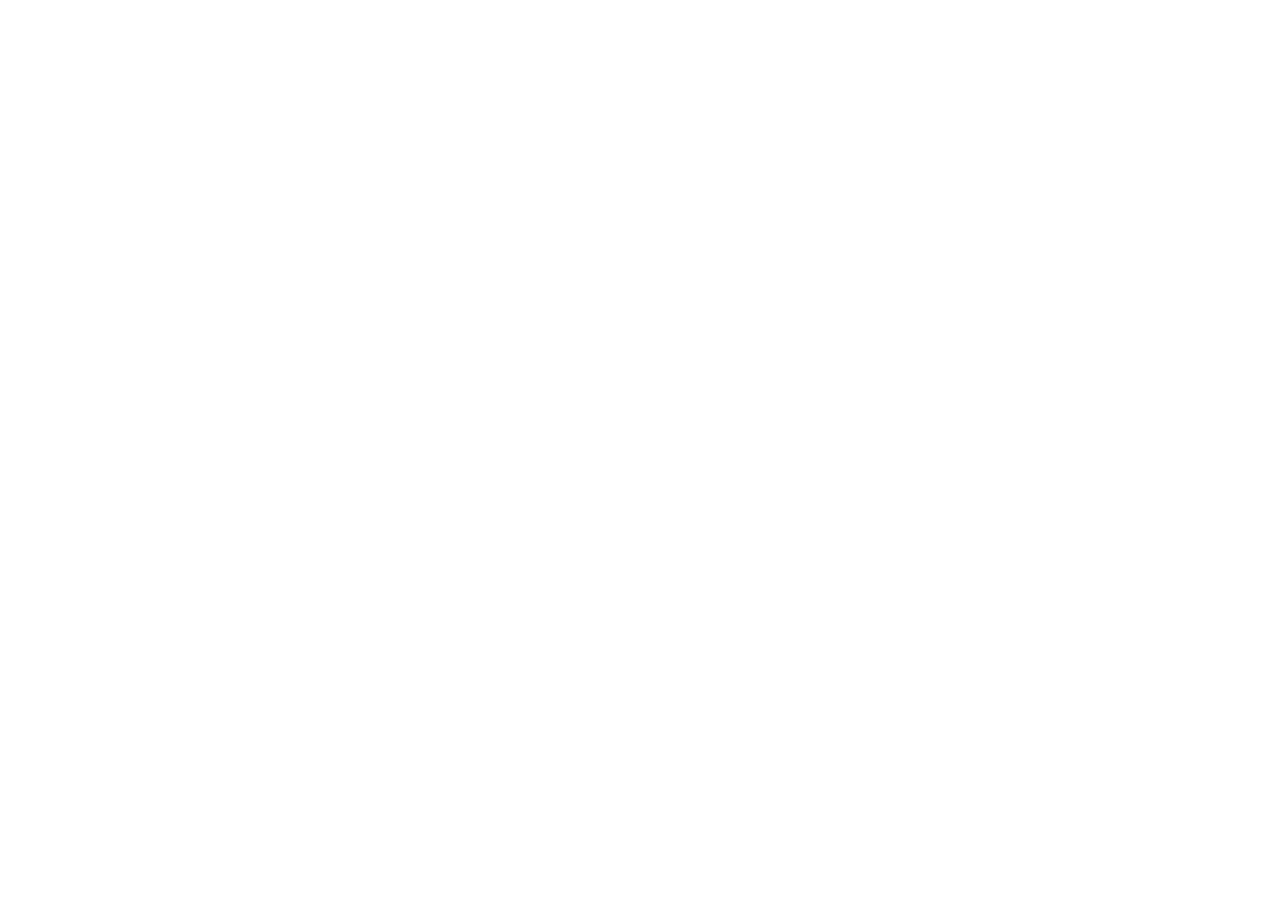
==== index.html @ b94aa9e3 "Initial commit" ====
<!DOCTYPE html>
<html lang="ja">

<head>
  <meta charset="UTF-8">
  <meta name="viewport" content="width=device-width, initial-scale=1.0">
  <link rel="preconnect" href="https://fonts.googleapis.com">
  <link rel="preconnect" href="https://fonts.gstatic.com" crossorigin>
  <link href="https://fonts.googleapis.com/css2?family=Jost:ital,wght@0,100..900;1,100..900&family=Noto+Sans+JP:wght@100..900&display=swap" rel="stylesheet">
  <link rel="stylesheet" href="./css/swiper-bundle.min.css">
  <!-- <link rel="stylesheet" href="./css/style.css"> -->
  <link rel="stylesheet" href="./css/style.css">
  <title>Document</title>
</head>

<body>
</body>
<script src="./js/script.js"></script>
<script src="./js/gsap.js"></script>

</html>
---- css/style.css ----
@charset "UTF-8";
/*--------------------------
文字に対して、一括でfont-size、line-height、letter-spacing、font-weightを指定する
---------------------------*/
/*--------------------------
文字に対して、一括でfont-size、line-height、letter-spacing、font-weightを指定する
line-heightが％の場合
---------------------------*/
/*--------------------------------
    remの換算
--------------------------------*/
/*--------------------------------
    vwにする
--------------------------------*/
/*--------------------------------
    親要素に対する割合
--------------------------------*/
/*--------------------------------
    親要素に対する割合
--------------------------------*/
/*--------------------------------
背景のグラデーション
--------------------------------*/
/*--------------------------------
一次関数
画面幅 1440pxの時は、120pxで、そこからどんどん小さくなり、1000pxの時に20pxになるという実装の際に使える関数。
--------------------------------*/
/*--------------------------------
一次関数（最大値、最小値付き）
画面幅 1440pxの時は、120pxで、そこからどんどん小さくなり、1000pxの時に20pxになるという実装の際に使える関数。
--------------------------------*/
/*--------------------------------
擬似要素の背景
--------------------------------*/
/*--------------------------------
三角形
--------------------------------*/
/*--------------------------------
リキッドの設定
--------------------------------*/
html {
  font-size: 16px;
}
@media (max-width: 1200px) {
  html {
    font-size: 1.3333333333vw;
  }
}
@media (max-width: 767px) {
  html {
    font-size: 16px;
  }
}
@media (max-width: 375px) {
  html {
    font-size: 4.2666666667vw;
  }
}

/*--------------------------
  フォント読み込み
---------------------------*/
body {
  font-family: "Noto Sans JP", sans-serif;
  color: #000;
}

*,
*::before,
*::after {
  -webkit-box-sizing: border-box;
          box-sizing: border-box;
}

/* Remove default padding */
ul,
ol {
  padding: 0;
}

/* Remove default margin */
body,
h1,
h2,
h3,
h4,
p,
ul,
ol,
figure,
blockquote,
dl,
dd {
  margin: 0;
}

/* Set core root defaults */
html {
  scroll-behavior: smooth;
}

/* Set core body defaults */
body {
  min-height: 100vh;
  text-rendering: optimizeSpeed;
  line-height: 1.5;
}

/* Remove list styles on ul, ol elements with a class attribute */
ul,
ol {
  list-style: none;
}

/* A elements that don't have a class get default styles */
a:not([class]) {
  -webkit-text-decoration-skip: ink;
          text-decoration-skip-ink: auto;
}

/* Make images easier to work with */
img {
  max-width: 100%;
  display: block;
  width: 100%;
}

/* Natural flow and rhythm in articles by default */
article > * + * {
  margin-top: 1em;
}

/* Inherit fonts for inputs and buttons */
input,
button,
textarea,
select {
  font: inherit;
}

/* Blur images when they have no alt attribute */
img:not([alt]) {
  -webkit-filter: blur(10px);
          filter: blur(10px);
}

/* フォームリセット */
input,
button,
select,
textarea {
  -webkit-appearance: none;
  -moz-appearance: none;
  appearance: none;
  background: transparent;
  border: none;
  border-radius: 0;
  font: inherit;
  outline: none;
}

textarea {
  resize: vertical;
}

input[type=checkbox],
input[type=radio] {
  display: none;
}

input[type=submit],
input[type=button],
label,
button,
select {
  cursor: pointer;
}

select::-ms-expand {
  display: none;
}

.inner {
  width: 100%;
  padding-right: 25px;
  padding-left: 25px;
  margin-right: auto;
  margin-left: auto;
  max-width: 1250px;
}
@media screen and (max-width: 768px) {
  .inner {
    max-width: 500px;
    padding-right: 15px;
    padding-left: 15px;
  }
}

body {
  overflow-x: hidden;
}

html.is-fixed,
html.is-fixed body {
  overflow: hidden;
}

.site-arrow-icon {
  display: grid;
  place-items: center;
  -ms-flex-negative: 0;
      flex-shrink: 0;
  overflow: hidden;
  border-radius: 50%;
}

.site-arrow-icon img {
  width: auto;
  height: auto;
  -o-object-fit: contain;
     object-fit: contain;
}

.site-section-heading {
  display: -webkit-box;
  display: -ms-flexbox;
  display: flex;
  -webkit-box-align: center;
      -ms-flex-align: center;
          align-items: center;
  gap: 1.5rem;
  min-height: 4.5rem;
  padding-right: 2.1875rem;
  padding-left: 2.1875rem;
  border-radius: 0.5rem;
  color: #ffffff;
  background: -webkit-gradient(linear, left top, right top, from(#1c499e), to(#038be0));
  background: linear-gradient(90deg, #1c499e 0%, #038be0 100%);
}
@media screen and (max-width: 768px) {
  .site-section-heading {
    gap: 0.9375rem;
    min-height: 3.625rem;
    padding-right: 1.25rem;
    padding-left: 1.25rem;
    border-radius: 0.375rem;
  }
}

.site-section-heading__title {
  font-size: 1.375rem;
  line-height: 1.4545454545;
  letter-spacing: 0.02em;
  font-weight: 700;
}
@media screen and (max-width: 768px) {
  .site-section-heading__title {
    font-size: 1.125rem;
    line-height: 1.5555555556;
    letter-spacing: 0.02em;
    font-weight: 700;
  }
}

.site-section-heading__en {
  font-family: "Jost", sans-serif;
  font-size: 0.625rem;
  line-height: 1.6;
  letter-spacing: 0.08em;
  font-weight: 500;
}
@media screen and (max-width: 768px) {
  .site-section-heading__en {
    font-size: 0.5625rem;
    line-height: 1.6666666667;
    letter-spacing: 0.08em;
    font-weight: 500;
  }
}

.sub-comparison {
  width: 100%;
  margin-top: 3.75rem;
  overflow-x: auto;
  overscroll-behavior-inline: contain;
}
@media screen and (max-width: 768px) {
  .sub-comparison {
    margin-top: 2.1875rem;
  }
}

.sub-comparison__table {
  width: 100%;
  min-width: 49.375rem;
  border-spacing: 0;
  table-layout: fixed;
}

.sub-comparison__head {
  height: 4.5rem;
  padding-right: 0.9375rem;
  padding-left: 0.9375rem;
  text-align: center;
  vertical-align: middle;
  font-size: 1rem;
  line-height: 1.625;
  letter-spacing: 0.02em;
  font-weight: 500;
}

.sub-comparison__head--blank {
  width: 24%;
}

.sub-comparison__head--primary {
  width: 40%;
  border-radius: 1.25rem 1.25rem 0 0;
  background-color: #2450a3;
  color: #ffffff;
  font-size: 1.3125rem;
  line-height: 1.4761904762;
  letter-spacing: 0.02em;
  font-weight: 700;
}

.sub-comparison__head--competitor {
  width: 18%;
  padding: 0;
  vertical-align: bottom;
}

.sub-comparison__head-label {
  display: grid;
  place-items: center;
  width: 100%;
  height: 2.625rem;
  border-right: 0.0625rem solid #ffffff;
  background-color: #e9e9e9;
}

.sub-comparison__label,
.sub-comparison__primary,
.sub-comparison__competitor {
  height: 7rem;
  padding: 1rem;
  text-align: center;
  vertical-align: middle;
}

.sub-comparison__label {
  border-bottom: 0.0625rem solid #ffffff;
  background-color: #2450a3;
  color: #ffffff;
  font-size: 1.25rem;
  line-height: 1.55;
  letter-spacing: 0.02em;
  font-weight: 700;
}

.sub-comparison__primary {
  border-right: 0.1875rem solid #2450a3;
  border-bottom: 0.0625rem solid #ffffff;
  border-left: 0.1875rem solid #2450a3;
  background-color: #eaf0f3;
  color: #1c499e;
}

.sub-comparison__competitor {
  border-right: 0.0625rem solid #ffffff;
  border-bottom: 0.0625rem solid #ffffff;
  background-color: #e9e9e9;
  color: #000;
  font-size: 0.8125rem;
  line-height: 1.6923076923;
  letter-spacing: 0em;
  font-weight: 500;
}

.sub-comparison__table tbody tr:last-child .sub-comparison__primary {
  border-bottom: 0.1875rem solid #2450a3;
}

.sub-comparison__primary-value {
  display: block;
  font-size: 1.25rem;
  line-height: 1.5;
  letter-spacing: 0.02em;
  font-weight: 700;
}

.sub-comparison__symbol {
  display: block;
  font-size: 1.875rem;
  line-height: 1.0666666667;
  letter-spacing: 0em;
  font-weight: 400;
}

.sub-comparison__description {
  display: block;
  margin-top: 0.4375rem;
  font-size: 0.6875rem;
  line-height: 1.6363636364;
  letter-spacing: 0.02em;
  font-weight: 700;
}

.sub-comparison__competitor--symbol {
  font-size: 1.9375rem;
  line-height: 1.0967741935;
  letter-spacing: 0em;
  font-weight: 300;
}

.site-flow__list {
  position: relative;
  margin-top: 3.4375rem;
}

.site-flow__list::before {
  position: absolute;
  top: 2.6875rem;
  bottom: 2.6875rem;
  left: 2.6875rem;
  width: 0.0625rem;
  content: "";
  background-color: #1c499e;
}
@media screen and (max-width: 768px) {
  .site-flow__list::before {
    top: 1.75rem;
    bottom: 1.75rem;
    left: 1.75rem;
  }
}

.site-flow__item {
  position: relative;
  display: grid;
  grid-template-columns: 5.375rem 16.5625rem minmax(0, 1fr);
  -webkit-box-align: start;
      -ms-flex-align: start;
          align-items: start;
  gap: 2.8125rem;
}
@media screen and (max-width: 1280px) {
  .site-flow__item {
    grid-template-columns: 4.875rem 14.375rem minmax(0, 1fr);
    gap: 1.875rem;
  }
}
@media screen and (max-width: 768px) {
  .site-flow__item {
    grid-template-columns: 3.5rem minmax(0, 1fr);
    gap: 0 1.25rem;
  }
}

.site-flow__item + .site-flow__item {
  margin-top: 3rem;
}
@media screen and (max-width: 768px) {
  .site-flow__item + .site-flow__item {
    margin-top: 2.625rem;
  }
}

.site-flow__step {
  position: relative;
  z-index: 1;
  display: -webkit-box;
  display: -ms-flexbox;
  display: flex;
  -webkit-box-align: center;
      -ms-flex-align: center;
          align-items: center;
  -webkit-box-pack: center;
      -ms-flex-pack: center;
          justify-content: center;
  -webkit-box-orient: vertical;
  -webkit-box-direction: normal;
      -ms-flex-direction: column;
          flex-direction: column;
  width: 5.375rem;
  height: 5.375rem;
  border-radius: 50%;
  background-color: #1c499e;
  color: #ffffff;
  font-family: "Jost", sans-serif;
}
@media screen and (max-width: 1280px) {
  .site-flow__step {
    width: 4.875rem;
    height: 4.875rem;
  }
}
@media screen and (max-width: 768px) {
  .site-flow__step {
    grid-column: 1;
    grid-row: 1/span 2;
    width: 3.5rem;
    height: 3.5rem;
  }
}

.site-flow__step-label {
  font-size: 0.5625rem;
  line-height: 1.3333333333;
  letter-spacing: 0.1em;
  font-weight: 500;
}
@media screen and (max-width: 768px) {
  .site-flow__step-label {
    font-size: 0.4375rem;
    line-height: 1.2857142857;
    letter-spacing: 0.08em;
    font-weight: 500;
  }
}

.site-flow__step-number {
  margin-top: 0.125rem;
  font-size: 1.75rem;
  line-height: 1.1071428571;
  letter-spacing: 0em;
  font-weight: 500;
}
@media screen and (max-width: 768px) {
  .site-flow__step-number {
    margin-top: 0;
    font-size: 1.25rem;
    line-height: 1.15;
    letter-spacing: 0em;
    font-weight: 500;
  }
}

.site-flow__image {
  height: 10.3125rem;
  overflow: hidden;
  border-radius: 0.75rem;
}
@media screen and (max-width: 768px) {
  .site-flow__image {
    grid-column: 2;
    grid-row: 1;
    height: 11.25rem;
    border-radius: 0.5rem;
  }
}

.site-flow__image img {
  height: 100%;
  -o-object-fit: cover;
     object-fit: cover;
  -o-object-position: center;
     object-position: center;
}

.site-flow__content {
  padding-top: 0.3125rem;
}
@media screen and (max-width: 768px) {
  .site-flow__content {
    grid-column: 2;
    grid-row: 2;
    padding-top: 0;
    margin-top: 1.125rem;
  }
}

.site-flow__title {
  font-size: 1.375rem;
  line-height: 1.5;
  letter-spacing: 0.02em;
  font-weight: 700;
}
@media screen and (max-width: 768px) {
  .site-flow__title {
    font-size: 1.125rem;
    line-height: 1.6111111111;
    letter-spacing: 0.02em;
    font-weight: 700;
  }
}

.site-flow__text {
  margin-top: 1.25rem;
  font-size: 0.8125rem;
  line-height: 2.0769230769;
  letter-spacing: 0.02em;
  font-weight: 500;
}
@media screen and (max-width: 768px) {
  .site-flow__text {
    margin-top: 0.625rem;
    font-size: 0.75rem;
    line-height: 1.9166666667;
    letter-spacing: 0.02em;
    font-weight: 400;
  }
}

.site-contact__heading {
  color: #1c499e;
}

.site-contact__title {
  font-family: "Jost", sans-serif;
  font-size: 4rem;
  line-height: 1.046875;
  letter-spacing: 0em;
  font-weight: 600;
}
@media screen and (max-width: 768px) {
  .site-contact__title {
    font-size: 2.75rem;
    line-height: 1.0909090909;
    letter-spacing: 0em;
    font-weight: 600;
  }
}

.site-contact__subtitle {
  margin-top: 0.1875rem;
  font-size: 1rem;
  line-height: 1.5625;
  letter-spacing: 0.05em;
  font-weight: 700;
}
@media screen and (max-width: 768px) {
  .site-contact__subtitle {
    font-size: 0.875rem;
    line-height: 1.5714285714;
    letter-spacing: 0.05em;
    font-weight: 700;
  }
}

.site-contact__lead {
  margin-top: 2.75rem;
  color: #1c499e;
  font-size: 1rem;
  line-height: 1.8125;
  letter-spacing: 0.02em;
  font-weight: 700;
}
@media screen and (max-width: 768px) {
  .site-contact__lead {
    margin-top: 1.75rem;
    font-size: 0.875rem;
    line-height: 1.7857142857;
    letter-spacing: 0.02em;
    font-weight: 700;
  }
}

.site-contact__list {
  display: grid;
  grid-template-columns: repeat(3, minmax(0, 1fr));
  gap: 0.5rem;
  margin-top: 2.8125rem;
}
@media screen and (max-width: 768px) {
  .site-contact__list {
    grid-template-columns: 1fr;
    gap: 0.75rem;
    margin-top: 1.875rem;
  }
}

.site-contact__card {
  display: -webkit-box;
  display: -ms-flexbox;
  display: flex;
  -webkit-box-align: center;
      -ms-flex-align: center;
          align-items: center;
  -webkit-box-orient: vertical;
  -webkit-box-direction: normal;
      -ms-flex-direction: column;
          flex-direction: column;
  -webkit-box-pack: center;
      -ms-flex-pack: center;
          justify-content: center;
  min-height: 17.8125rem;
  padding-top: 1.75rem;
  padding-right: 1.5rem;
  padding-bottom: 1.75rem;
  padding-left: 1.5rem;
  border-radius: 1rem;
  color: #ffffff;
  text-align: center;
  -webkit-transition: -webkit-filter 0.3s ease;
  transition: -webkit-filter 0.3s ease;
  transition: filter 0.3s ease;
  transition: filter 0.3s ease, -webkit-filter 0.3s ease;
}
@media screen and (max-width: 768px) {
  .site-contact__card {
    min-height: 15.9375rem;
    border-radius: 0.75rem;
  }
}

@media (hover: hover) {
  .site-contact__card:hover {
    -webkit-filter: brightness(1.07);
            filter: brightness(1.07);
  }
}

.site-contact__card--phone {
  background-color: #1195bd;
}

.site-contact__card--mail {
  background-color: #2850a2;
}

.site-contact__card--line {
  background-color: #00bd08;
}

.site-contact__icon {
  width: auto;
  height: 4.5rem;
  -o-object-fit: contain;
     object-fit: contain;
}
@media screen and (max-width: 768px) {
  .site-contact__icon {
    height: 3.875rem;
  }
}

.site-contact__card-title {
  margin-top: 1.25rem;
  font-size: 1.0625rem;
  line-height: 1.5882352941;
  letter-spacing: 0.02em;
  font-weight: 700;
}

.site-contact__phone-number {
  margin-top: 0.5rem;
  font-family: "Jost", sans-serif;
  font-size: 1.75rem;
  line-height: 1.2142857143;
  letter-spacing: 0.02em;
  font-weight: 600;
}

.site-contact__note {
  margin-top: 0.3125rem;
  font-size: 0.625rem;
  line-height: 1.8;
  letter-spacing: 0.02em;
  font-weight: 500;
}

.site-contact__button {
  display: -webkit-box;
  display: -ms-flexbox;
  display: flex;
  -webkit-box-align: center;
      -ms-flex-align: center;
          align-items: center;
  -webkit-box-pack: justify;
      -ms-flex-pack: justify;
          justify-content: space-between;
  width: 100%;
  max-width: 14.375rem;
  min-height: 3.625rem;
  padding-right: 0.5rem;
  padding-left: 1.875rem;
  margin-top: 1.625rem;
  border-radius: 2rem;
  background-color: #ffffff;
  color: #1c499e;
  font-size: 0.8125rem;
  line-height: 1.6153846154;
  letter-spacing: 0.02em;
  font-weight: 700;
}

@media (hover: hover) {
  .site-contact__button:hover {
    opacity: 0.82;
  }
}

.site-contact__button-icon {
  width: 2.625rem;
  height: 2.625rem;
  background-color: #eaf0f3;
}

.site-contact__button-icon img {
  width: 0.5625rem;
}

.site-contact--visual {
  position: relative;
  max-width: none;
  min-height: 55.625rem;
  padding-top: 5.3125rem;
  padding-right: 6.5625rem;
  padding-bottom: 4.375rem;
  padding-left: 6.5625rem;
  margin-right: auto;
  margin-left: auto;
  overflow: hidden;
  color: #ffffff;
}
@media screen and (max-width: 1280px) {
  .site-contact--visual {
    padding-right: 4.0625rem;
    padding-left: 4.0625rem;
  }
}
@media screen and (max-width: 768px) {
  .site-contact--visual {
    min-height: 0;
    padding-top: 3.75rem;
    padding-right: 1.25rem;
    padding-bottom: 2.8125rem;
    padding-left: 1.25rem;
  }
}

.site-contact__background {
  position: absolute;
  inset: 0;
}

.site-contact__background img {
  height: 100%;
  -o-object-fit: cover;
     object-fit: cover;
  -o-object-position: center;
     object-position: center;
}
@media screen and (max-width: 768px) {
  .site-contact__background img {
    -o-object-position: 58% center;
       object-position: 58% center;
  }
}

.site-contact__visual-overlay {
  position: absolute;
  inset: 0;
  background: -webkit-gradient(linear, left top, right top, from(rgba(0, 0, 0, 0.65)), color-stop(58%, rgba(0, 0, 0, 0.18)), to(rgba(0, 0, 0, 0.08)));
  background: linear-gradient(90deg, rgba(0, 0, 0, 0.65) 0%, rgba(0, 0, 0, 0.18) 58%, rgba(0, 0, 0, 0.08) 100%);
}

.site-contact__visual-content {
  position: relative;
  z-index: 1;
  width: 100%;
  max-width: 76.875rem;
  margin-right: auto;
  margin-left: auto;
}

.site-contact--visual .site-contact__heading {
  color: #ffffff;
}

.site-contact--visual .site-contact__lead {
  margin-top: 4.375rem;
  color: #ffffff;
  font-size: 1.75rem;
  line-height: 1.6785714286;
  letter-spacing: 0.02em;
  font-weight: 700;
}
@media screen and (max-width: 768px) {
  .site-contact--visual .site-contact__lead {
    margin-top: 2.375rem;
    font-size: 1.1875rem;
    line-height: 1.7368421053;
    letter-spacing: 0.02em;
    font-weight: 700;
  }
}

.site-contact--visual .site-contact__list {
  margin-top: 2.5rem;
}

a {
  color: inherit;
  text-decoration: none;
}

@media (hover: hover) {
  a {
    -webkit-transition: color 0.3s ease, background-color 0.3s ease, border-color 0.3s ease, opacity 0.3s ease;
    transition: color 0.3s ease, background-color 0.3s ease, border-color 0.3s ease, opacity 0.3s ease;
  }
}
.test {
  font-size: 2.5rem;
}
@media screen and (max-width: 768px) {
  .test {
    font-size: 1.25rem;
  }
}

.sub-header {
  position: absolute;
  z-index: 10;
  top: 0;
  left: 0;
  width: 100%;
  color: #ffffff;
}

.sub-header__inner {
  display: -webkit-box;
  display: -ms-flexbox;
  display: flex;
  -webkit-box-align: center;
      -ms-flex-align: center;
          align-items: center;
  -webkit-box-pack: justify;
      -ms-flex-pack: justify;
          justify-content: space-between;
  width: 100%;
  min-height: 6.875rem;
  padding-right: 2.625rem;
  padding-left: 2.625rem;
}
@media screen and (max-width: 1280px) {
  .sub-header__inner {
    min-height: 5.75rem;
    padding-right: 1.5rem;
    padding-left: 1.5rem;
  }
}
@media screen and (max-width: 768px) {
  .sub-header__inner {
    min-height: 4.5rem;
    padding-right: 0.9375rem;
    padding-left: 0.9375rem;
  }
}

.sub-header__logo {
  position: relative;
  z-index: 2;
  -ms-flex-negative: 0;
      flex-shrink: 0;
  width: 9.625rem;
}
@media screen and (max-width: 1280px) {
  .sub-header__logo {
    width: 8.125rem;
  }
}
@media screen and (max-width: 768px) {
  .sub-header__logo {
    width: 7rem;
  }
}

.sub-header__logo img {
  height: auto;
}

.sub-header__nav {
  display: -webkit-box;
  display: -ms-flexbox;
  display: flex;
  -webkit-box-align: center;
      -ms-flex-align: center;
          align-items: center;
  gap: 2.6875rem;
}
@media screen and (max-width: 1280px) {
  .sub-header__nav {
    gap: 1.375rem;
  }
}
@media screen and (max-width: 768px) {
  .sub-header__nav {
    position: fixed;
    top: 0;
    right: 0;
    display: block;
    width: 100%;
    height: 100dvh;
    padding: 6.875rem 1.875rem 2.5rem;
    overflow-y: auto;
    background-color: #143572;
    opacity: 0;
    visibility: hidden;
    -webkit-transition: opacity 0.3s ease, visibility 0.3s ease;
    transition: opacity 0.3s ease, visibility 0.3s ease;
  }
}

@media screen and (max-width: 768px) {
  .sub-header__nav.is-open {
    opacity: 1;
    visibility: visible;
  }
}

.sub-header__nav-list {
  display: -webkit-box;
  display: -ms-flexbox;
  display: flex;
  -webkit-box-align: center;
      -ms-flex-align: center;
          align-items: center;
  gap: 1.9375rem;
}
@media screen and (max-width: 1280px) {
  .sub-header__nav-list {
    gap: 1.125rem;
  }
}
@media screen and (max-width: 768px) {
  .sub-header__nav-list {
    display: block;
  }
}

@media screen and (max-width: 768px) {
  .sub-header__nav-item {
    border-bottom: 0.0625rem solid rgba(255, 255, 255, 0.3);
  }
}

.sub-header__nav-link {
  display: block;
  padding-top: 0.625rem;
  padding-bottom: 0.625rem;
  font-size: 0.8125rem;
  line-height: 1.5384615385;
  letter-spacing: 0em;
  font-weight: 500;
}
@media screen and (max-width: 1280px) {
  .sub-header__nav-link {
    font-size: 0.6875rem;
    line-height: 1.6363636364;
    letter-spacing: 0em;
    font-weight: 500;
  }
}
@media screen and (max-width: 768px) {
  .sub-header__nav-link {
    padding-top: 1.125rem;
    padding-bottom: 1.125rem;
    font-size: 0.9375rem;
    line-height: 1.6;
    letter-spacing: 0em;
    font-weight: 500;
  }
}

@media (hover: hover) {
  .sub-header__nav-link:hover {
    opacity: 0.65;
  }
}

.sub-header__buttons {
  display: -webkit-box;
  display: -ms-flexbox;
  display: flex;
  gap: 1rem;
}
@media screen and (max-width: 1280px) {
  .sub-header__buttons {
    gap: 0.5rem;
  }
}
@media screen and (max-width: 768px) {
  .sub-header__buttons {
    display: grid;
    grid-template-columns: repeat(2, minmax(0, 1fr));
    gap: 0.625rem;
    margin-top: 2.375rem;
  }
}

.sub-header__button {
  display: -webkit-box;
  display: -ms-flexbox;
  display: flex;
  -webkit-box-align: center;
      -ms-flex-align: center;
          align-items: center;
  -webkit-box-pack: center;
      -ms-flex-pack: center;
          justify-content: center;
  gap: 1.5625rem;
  min-width: 8.9375rem;
  min-height: 3.375rem;
  padding-right: 0.875rem;
  padding-left: 1.375rem;
  border: 0.0625rem solid rgba(28, 73, 158, 0.18);
  border-radius: 1.875rem;
  background-color: #ffffff;
  color: #1c499e;
  font-size: 0.75rem;
  line-height: 1.6666666667;
  letter-spacing: 0em;
  font-weight: 500;
}
@media screen and (max-width: 1280px) {
  .sub-header__button {
    gap: 0.75rem;
    min-width: 7.25rem;
    min-height: 2.875rem;
    padding-right: 0.625rem;
    padding-left: 0.9375rem;
    font-size: 0.625rem;
    line-height: 1.8;
    letter-spacing: 0em;
    font-weight: 500;
  }
}
@media screen and (max-width: 768px) {
  .sub-header__button {
    min-width: 0;
  }
}

@media (hover: hover) {
  .sub-header__button:not(.sub-header__button--contact):hover {
    border-color: #143572;
    background-color: #143572;
    color: #ffffff;
  }
}

.sub-header__button--contact {
  background-color: #eaf0f3;
}

@media (hover: hover) {
  .sub-header__button--contact:hover {
    border-color: #1c499e;
    background-color: #1c499e;
    color: #ffffff;
  }
}

.sub-header__button-icon {
  width: 1.25rem;
  height: 1.25rem;
  background-color: #eaf0f3;
}

.sub-header__button-icon img {
  width: 0.375rem;
}

.sub-header__hamburger {
  position: relative;
  z-index: 2;
  display: none;
  width: 2.875rem;
  height: 2.875rem;
  border-radius: 50%;
  background-color: #ffffff;
}
@media screen and (max-width: 768px) {
  .sub-header__hamburger {
    display: block;
  }
}

.sub-header__hamburger-line {
  position: absolute;
  left: 50%;
  width: 1.1875rem;
  height: 0.0625rem;
  background-color: #1c499e;
  -webkit-transition: top 0.3s ease, opacity 0.3s ease, -webkit-transform 0.3s ease;
  transition: top 0.3s ease, opacity 0.3s ease, -webkit-transform 0.3s ease;
  transition: top 0.3s ease, transform 0.3s ease, opacity 0.3s ease;
  transition: top 0.3s ease, transform 0.3s ease, opacity 0.3s ease, -webkit-transform 0.3s ease;
  -webkit-transform: translateX(-50%);
          transform: translateX(-50%);
}

.sub-header__hamburger-line:nth-child(1) {
  top: 1rem;
}

.sub-header__hamburger-line:nth-child(2) {
  top: 1.375rem;
}

.sub-header__hamburger-line:nth-child(3) {
  top: 1.75rem;
}

.sub-header__hamburger.is-open .sub-header__hamburger-line:nth-child(1) {
  top: 1.375rem;
  -webkit-transform: translateX(-50%) rotate(45deg);
          transform: translateX(-50%) rotate(45deg);
}

.sub-header__hamburger.is-open .sub-header__hamburger-line:nth-child(2) {
  opacity: 0;
}

.sub-header__hamburger.is-open .sub-header__hamburger-line:nth-child(3) {
  top: 1.375rem;
  -webkit-transform: translateX(-50%) rotate(-45deg);
          transform: translateX(-50%) rotate(-45deg);
}

.site-footer {
  padding-top: 7.5rem;
  padding-bottom: 3.4375rem;
}
@media screen and (max-width: 768px) {
  .site-footer {
    padding-top: 5rem;
    padding-bottom: 2.1875rem;
  }
}

.site-footer__inner {
  max-width: 78.125rem;
}

.site-footer__top {
  display: -webkit-box;
  display: -ms-flexbox;
  display: flex;
  -webkit-box-align: start;
      -ms-flex-align: start;
          align-items: flex-start;
  -webkit-box-pack: justify;
      -ms-flex-pack: justify;
          justify-content: space-between;
  gap: 5rem;
}
@media screen and (max-width: 768px) {
  .site-footer__top {
    display: block;
  }
}

.site-footer__brand {
  width: 17.1875rem;
  -ms-flex-negative: 0;
      flex-shrink: 0;
}
@media screen and (max-width: 768px) {
  .site-footer__brand {
    width: 13.75rem;
  }
}

.site-footer__logo {
  display: block;
  width: 13.75rem;
}
@media screen and (max-width: 768px) {
  .site-footer__logo {
    width: 11.5625rem;
  }
}

.site-footer__certifications {
  display: grid;
  grid-template-columns: repeat(2, minmax(0, 1fr));
  -webkit-box-align: center;
      -ms-flex-align: center;
          align-items: center;
  gap: 0.75rem;
  margin-top: 2rem;
}

.site-footer__certifications img {
  width: 100%;
  height: 3.4375rem;
  -o-object-fit: contain;
     object-fit: contain;
  -o-object-position: left center;
     object-position: left center;
}

.site-footer__navigation {
  width: 100%;
  max-width: 40.625rem;
}
@media screen and (max-width: 768px) {
  .site-footer__navigation {
    max-width: none;
    margin-top: 3.4375rem;
  }
}

.site-footer__nav {
  display: grid;
  grid-template-columns: repeat(3, minmax(0, 1fr));
  gap: 2.8125rem;
}
@media screen and (max-width: 768px) {
  .site-footer__nav {
    grid-template-columns: 1fr;
    gap: 1.875rem;
  }
}

.site-footer__nav-group {
  display: -webkit-box;
  display: -ms-flexbox;
  display: flex;
  -webkit-box-align: start;
      -ms-flex-align: start;
          align-items: flex-start;
  -webkit-box-orient: vertical;
  -webkit-box-direction: normal;
      -ms-flex-direction: column;
          flex-direction: column;
}

.site-footer__nav-heading {
  font-size: 0.8125rem;
  line-height: 1.7692307692;
  letter-spacing: 0.02em;
  font-weight: 700;
}

.site-footer__nav-heading + .site-footer__nav-heading {
  margin-top: 0.5625rem;
}

.site-footer__nav-link {
  margin-top: 0.5625rem;
  font-size: 0.75rem;
  line-height: 1.8333333333;
  letter-spacing: 0.02em;
  font-weight: 400;
}

@media (hover: hover) {
  .site-footer__nav-heading:hover,
  .site-footer__nav-link:hover {
    color: #1c499e;
  }
}

.site-footer__buttons {
  display: -webkit-box;
  display: -ms-flexbox;
  display: flex;
  -webkit-box-pack: end;
      -ms-flex-pack: end;
          justify-content: flex-end;
  gap: 0.75rem;
  margin-top: 3.4375rem;
}
@media screen and (max-width: 768px) {
  .site-footer__buttons {
    -webkit-box-pack: start;
        -ms-flex-pack: start;
            justify-content: flex-start;
    margin-top: 2.5rem;
  }
}

.site-footer__button {
  display: -webkit-box;
  display: -ms-flexbox;
  display: flex;
  -webkit-box-align: center;
      -ms-flex-align: center;
          align-items: center;
  -webkit-box-pack: justify;
      -ms-flex-pack: justify;
          justify-content: space-between;
  gap: 0.9375rem;
  min-width: 8rem;
  min-height: 2.6875rem;
  padding-right: 0.4375rem;
  padding-left: 1.25rem;
  border-radius: 1.5rem;
  color: #ffffff;
  font-family: "Jost", sans-serif;
  font-size: 0.6875rem;
  line-height: 1.6363636364;
  letter-spacing: 0.02em;
  font-weight: 500;
}

.site-footer__button--recruit {
  background-color: #1c499e;
}

.site-footer__button--contact {
  background-color: #1598cf;
}

@media (hover: hover) {
  .site-footer__button:hover {
    -webkit-filter: brightness(1.1);
            filter: brightness(1.1);
  }
}

.site-footer__button-icon {
  width: 1.8125rem;
  height: 1.8125rem;
  background-color: rgba(0, 0, 0, 0.18);
}

.site-footer__button-icon img {
  width: 0.4375rem;
  -webkit-filter: brightness(0) invert(1);
          filter: brightness(0) invert(1);
}

.site-footer__concept {
  display: -webkit-box;
  display: -ms-flexbox;
  display: flex;
  -webkit-box-align: center;
      -ms-flex-align: center;
          align-items: center;
  gap: 4.375rem;
  width: -webkit-fit-content;
  width: -moz-fit-content;
  width: fit-content;
  margin-top: 4.0625rem;
}
@media screen and (max-width: 768px) {
  .site-footer__concept {
    width: 100%;
    gap: 1.875rem;
    margin-top: 4.375rem;
  }
}

.site-footer__concept-mark {
  width: 20.625rem;
  height: auto;
  -ms-flex-negative: 0;
      flex-shrink: 0;
}
@media screen and (max-width: 768px) {
  .site-footer__concept-mark {
    width: 11.25rem;
  }
}

.site-footer__concept-copy {
  font-family: "Shippori Mincho", YuMincho, "Yu Mincho", "Noto Serif JP", serif, "Hiragino Kaku Gothic ProN", "ヒラギノ角ゴ ProN W3", "Hiragino Sans", "ヒラギノ角ゴシック", "メイリオ", Meiryo, "ＭＳ Ｐゴシック", "MS PGothic", Arial, Helvetica, sans-serif;
  white-space: nowrap;
  font-size: 2.6875rem;
  line-height: 1.7441860465;
  letter-spacing: 0.16em;
  font-weight: 500;
}
@media screen and (max-width: 768px) {
  .site-footer__concept-copy {
    font-size: 1.5625rem;
    line-height: 1.84;
    letter-spacing: 0.12em;
    font-weight: 500;
  }
}

.site-footer__bottom {
  display: -webkit-box;
  display: -ms-flexbox;
  display: flex;
  -webkit-box-align: end;
      -ms-flex-align: end;
          align-items: flex-end;
  -webkit-box-pack: justify;
      -ms-flex-pack: justify;
          justify-content: space-between;
  gap: 2.5rem;
  margin-top: 4.0625rem;
}
@media screen and (max-width: 768px) {
  .site-footer__bottom {
    -webkit-box-align: start;
        -ms-flex-align: start;
            align-items: flex-start;
    -webkit-box-orient: vertical;
    -webkit-box-direction: normal;
        -ms-flex-direction: column;
            flex-direction: column;
    margin-top: 3.125rem;
  }
}

.site-footer__description {
  color: #999999;
  font-size: 0.75rem;
  line-height: 1.8333333333;
  letter-spacing: 0.02em;
  font-weight: 400;
}

.site-footer__copyright {
  margin-top: 1.25rem;
  color: #999999;
  font-family: "Jost", sans-serif;
  font-size: 0.5625rem;
  line-height: 1.7777777778;
  letter-spacing: 0.02em;
  font-weight: 400;
}

.site-footer__socials {
  display: -webkit-box;
  display: -ms-flexbox;
  display: flex;
  -webkit-box-align: center;
      -ms-flex-align: center;
          align-items: center;
  gap: 1.25rem;
}

.site-footer__social-link {
  display: block;
  width: 1.4375rem;
}

@media (hover: hover) {
  .site-footer__social-link:hover {
    opacity: 0.6;
  }
}

.sub-service__first-view {
  position: relative;
}

.sub-service__fv {
  position: relative;
  height: 41.875rem;
  overflow: hidden;
}
@media screen and (max-width: 1280px) {
  .sub-service__fv {
    height: 36.875rem;
  }
}
@media screen and (max-width: 768px) {
  .sub-service__fv {
    height: 33.125rem;
  }
}

.sub-service__fv-image {
  position: absolute;
  inset: 0;
}

.sub-service__fv-image img {
  height: 100%;
  -o-object-fit: cover;
     object-fit: cover;
  -o-object-position: center;
     object-position: center;
}

.sub-service__fv-overlay {
  position: absolute;
  inset: 0;
  background: -webkit-gradient(linear, left top, left bottom, from(rgba(0, 0, 0, 0.3)), color-stop(42%, rgba(0, 0, 0, 0))), -webkit-gradient(linear, left top, right top, from(rgba(0, 0, 0, 0.28)), color-stop(58%, rgba(0, 0, 0, 0)));
  background: linear-gradient(180deg, rgba(0, 0, 0, 0.3) 0%, rgba(0, 0, 0, 0) 42%), linear-gradient(90deg, rgba(0, 0, 0, 0.28) 0%, rgba(0, 0, 0, 0) 58%);
}

.sub-service__fv-heading {
  position: absolute;
  left: 6.25rem;
  bottom: 6.5625rem;
  color: #ffffff;
}
@media screen and (max-width: 1280px) {
  .sub-service__fv-heading {
    left: 4rem;
    bottom: 5.75rem;
  }
}
@media screen and (max-width: 768px) {
  .sub-service__fv-heading {
    left: 1.5625rem;
    bottom: 4.5rem;
  }
}

.sub-service__fv-title {
  font-family: "Jost", sans-serif;
  font-size: 4.75rem;
  line-height: 1.0789473684;
  letter-spacing: 0em;
  font-weight: 600;
}
@media screen and (max-width: 768px) {
  .sub-service__fv-title {
    font-size: 3rem;
    line-height: 1.125;
    letter-spacing: 0em;
    font-weight: 600;
  }
}

.sub-service__fv-subtitle {
  margin-top: 0.3125rem;
  font-size: 1.0625rem;
  line-height: 1.5882352941;
  letter-spacing: 0.05em;
  font-weight: 700;
}
@media screen and (max-width: 768px) {
  .sub-service__fv-subtitle {
    font-size: 0.875rem;
    line-height: 1.5714285714;
    letter-spacing: 0.05em;
    font-weight: 700;
  }
}

.sub-service__breadcrumb {
  position: absolute;
  right: 2.1875rem;
  bottom: 1.5625rem;
  left: 2.1875rem;
  display: -webkit-box;
  display: -ms-flexbox;
  display: flex;
  -webkit-box-align: center;
      -ms-flex-align: center;
          align-items: center;
  gap: 0.6875rem;
  color: #ffffff;
  font-size: 0.625rem;
  line-height: 1.6;
  letter-spacing: 0em;
  font-weight: 500;
}
@media screen and (max-width: 768px) {
  .sub-service__breadcrumb {
    right: 1.25rem;
    bottom: 1.125rem;
    left: 1.25rem;
    gap: 0.4375rem;
    overflow: hidden;
    white-space: nowrap;
    font-size: 0.5625rem;
    line-height: 1.5555555556;
    letter-spacing: 0em;
    font-weight: 500;
  }
}

@media (hover: hover) {
  .sub-service__breadcrumb-link:hover {
    opacity: 0.65;
  }
}

.sub-service__breadcrumb-separator {
  opacity: 0.65;
}

.sub-service__intro {
  padding-top: 6.5625rem;
}
@media screen and (max-width: 768px) {
  .sub-service__intro {
    padding-top: 4.0625rem;
  }
}

.sub-service__intro-inner {
  display: grid;
  grid-template-columns: minmax(0, 44.6875rem) minmax(17.5rem, 20.9375rem);
  -webkit-box-pack: justify;
      -ms-flex-pack: justify;
          justify-content: space-between;
  gap: 5rem;
  max-width: 77.5rem;
}
@media screen and (max-width: 1280px) {
  .sub-service__intro-inner {
    gap: 3.125rem;
  }
}
@media screen and (max-width: 768px) {
  .sub-service__intro-inner {
    display: block;
  }
}

.sub-service__intro-title {
  font-size: 2.375rem;
  line-height: 1.5789473684;
  letter-spacing: 0.05em;
  font-weight: 700;
}
@media screen and (max-width: 1280px) {
  .sub-service__intro-title {
    font-size: 2.125rem;
    line-height: 1.5882352941;
    letter-spacing: 0.05em;
    font-weight: 700;
  }
}
@media screen and (max-width: 768px) {
  .sub-service__intro-title {
    font-size: 1.6875rem;
    line-height: 1.5925925926;
    letter-spacing: 0.03em;
    font-weight: 700;
  }
}

.sub-service__intro-text {
  margin-top: 3.25rem;
  font-size: 0.9375rem;
  line-height: 2.2666666667;
  letter-spacing: 0.02em;
  font-weight: 400;
}
@media screen and (max-width: 768px) {
  .sub-service__intro-text {
    margin-top: 2.125rem;
    font-size: 0.875rem;
    line-height: 2;
    letter-spacing: 0.02em;
    font-weight: 400;
  }
}

.sub-service__contents {
  padding-top: 0.5rem;
}
@media screen and (max-width: 768px) {
  .sub-service__contents {
    padding-top: 0;
    margin-top: 3.25rem;
  }
}

.sub-service__contents-title {
  color: #1c499e;
  font-family: "Jost", sans-serif;
  font-size: 1.3125rem;
  line-height: 1.3333333333;
  letter-spacing: 0em;
  font-weight: 700;
}

.sub-service__contents-list {
  margin-top: 1.125rem;
}

.sub-service__contents-item {
  border-bottom: 0.0625rem solid #d9dfe4;
}

.sub-service__contents-link {
  display: -webkit-box;
  display: -ms-flexbox;
  display: flex;
  -webkit-box-align: center;
      -ms-flex-align: center;
          align-items: center;
  -webkit-box-pack: justify;
      -ms-flex-pack: justify;
          justify-content: space-between;
  min-height: 3.8125rem;
  gap: 1.25rem;
  padding-right: 0.3125rem;
  font-size: 0.875rem;
  line-height: 1.5714285714;
  letter-spacing: 0em;
  font-weight: 700;
}
@media screen and (max-width: 768px) {
  .sub-service__contents-link {
    min-height: 3.5rem;
  }
}

@media (hover: hover) {
  .sub-service__contents-link:hover {
    color: #1c499e;
  }
}

.sub-service__contents-icon {
  width: 1.25rem;
  height: 1.25rem;
  background-color: #eaf0f3;
}

.sub-service__contents-icon img {
  width: 0.3125rem;
}

.sub-service__overview {
  padding-top: 9.375rem;
}
@media screen and (max-width: 768px) {
  .sub-service__overview {
    padding-top: 5.9375rem;
  }
}

.sub-service__overview-inner {
  max-width: 78.125rem;
}

.sub-service__section-heading {
  padding-left: 6.25rem;
}
@media screen and (max-width: 768px) {
  .sub-service__section-heading {
    padding-left: 0;
  }
}

.sub-service__section-title {
  color: #1c499e;
  font-family: "Jost", sans-serif;
  font-size: 3.625rem;
  line-height: 1.0689655172;
  letter-spacing: 0em;
  font-weight: 600;
}
@media screen and (max-width: 768px) {
  .sub-service__section-title {
    font-size: 2.625rem;
    line-height: 1.0952380952;
    letter-spacing: 0em;
    font-weight: 600;
  }
}

.sub-service__section-subtitle {
  margin-top: 0.25rem;
  color: #1c499e;
  font-size: 1rem;
  line-height: 1.5;
  letter-spacing: 0.05em;
  font-weight: 700;
}
@media screen and (max-width: 768px) {
  .sub-service__section-subtitle {
    font-size: 0.875rem;
    line-height: 1.5714285714;
    letter-spacing: 0.05em;
    font-weight: 700;
  }
}

.sub-service__list {
  margin-top: 5.9375rem;
}
@media screen and (max-width: 768px) {
  .sub-service__list {
    margin-top: 3.4375rem;
  }
}

.sub-service__item {
  scroll-margin-top: 1.25rem;
}

.sub-service__item + .sub-service__item {
  margin-top: 6.5625rem;
}
@media screen and (max-width: 768px) {
  .sub-service__item + .sub-service__item {
    margin-top: 4.5rem;
  }
}

.sub-service__item-image {
  width: 100vw;
  height: 34.375rem;
  margin-left: calc(50% - 50vw);
  overflow: hidden;
}
@media screen and (max-width: 1280px) {
  .sub-service__item-image {
    height: 31.25rem;
  }
}
@media screen and (max-width: 768px) {
  .sub-service__item-image {
    height: 16.875rem;
  }
}

.sub-service__item-image img {
  height: 100%;
  -o-object-fit: cover;
     object-fit: cover;
  -o-object-position: center;
     object-position: center;
}

.sub-service__item-body {
  display: grid;
  grid-template-columns: 9.375rem minmax(0, 1fr);
  gap: 3.25rem;
  max-width: 66.875rem;
  margin-top: 4.25rem;
  margin-right: auto;
  margin-left: auto;
}
@media screen and (max-width: 1280px) {
  .sub-service__item-body {
    grid-template-columns: 7.8125rem minmax(0, 1fr);
    gap: 2.375rem;
    max-width: 63.75rem;
  }
}
@media screen and (max-width: 768px) {
  .sub-service__item-body {
    display: block;
    margin-top: 2rem;
  }
}

.sub-service__item-number {
  display: -webkit-box;
  display: -ms-flexbox;
  display: flex;
  -webkit-box-orient: vertical;
  -webkit-box-direction: normal;
      -ms-flex-direction: column;
          flex-direction: column;
  min-height: 10.9375rem;
  padding-top: 0.5rem;
  border-right: 0.0625rem solid #707070;
}
@media screen and (max-width: 768px) {
  .sub-service__item-number {
    display: grid;
    grid-template-columns: auto auto;
    -webkit-box-align: end;
        -ms-flex-align: end;
            align-items: end;
    -webkit-box-pack: start;
        -ms-flex-pack: start;
            justify-content: start;
    gap: 0.5625rem;
    min-height: 0;
    padding-top: 0;
    border-right: 0;
  }
}

.sub-service__item-number-label {
  color: #1c499e;
  font-family: "Jost", sans-serif;
  font-size: 0.5rem;
  line-height: 1.625;
  letter-spacing: 0.08em;
  font-weight: 500;
}
@media screen and (max-width: 768px) {
  .sub-service__item-number-label {
    padding-bottom: 0.4375rem;
  }
}

.sub-service__item-number-value {
  margin-top: 0.375rem;
  color: #1c499e;
  font-family: "Jost", sans-serif;
  font-size: 4.125rem;
  line-height: 1;
  letter-spacing: 0em;
  font-weight: 500;
}
@media screen and (max-width: 768px) {
  .sub-service__item-number-value {
    margin-top: 0;
    font-size: 2.8125rem;
    line-height: 1.0666666667;
    letter-spacing: 0em;
    font-weight: 500;
  }
}

@media screen and (max-width: 768px) {
  .sub-service__item-content {
    margin-top: 1.375rem;
  }
}

.sub-service__item-title {
  font-size: 1.9375rem;
  line-height: 1.4193548387;
  letter-spacing: 0.02em;
  font-weight: 700;
}
@media screen and (max-width: 768px) {
  .sub-service__item-title {
    font-size: 1.5rem;
    line-height: 1.4583333333;
    letter-spacing: 0.02em;
    font-weight: 700;
  }
}

.sub-service__item-lead {
  margin-top: 1.875rem;
  font-size: 1.0625rem;
  line-height: 1.6470588235;
  letter-spacing: 0.02em;
  font-weight: 700;
}
@media screen and (max-width: 768px) {
  .sub-service__item-lead {
    margin-top: 1.25rem;
    font-size: 0.9375rem;
    line-height: 1.6666666667;
    letter-spacing: 0.02em;
    font-weight: 700;
  }
}

.sub-service__item-text {
  margin-top: 1.5625rem;
  font-size: 0.875rem;
  line-height: 2.0714285714;
  letter-spacing: 0.02em;
  font-weight: 400;
}
@media screen and (max-width: 768px) {
  .sub-service__item-text {
    margin-top: 1.125rem;
    font-size: 0.8125rem;
    line-height: 2;
    letter-spacing: 0.02em;
    font-weight: 400;
  }
}

.sub-service__item-button {
  display: -webkit-box;
  display: -ms-flexbox;
  display: flex;
  -webkit-box-align: center;
      -ms-flex-align: center;
          align-items: center;
  -webkit-box-pack: justify;
      -ms-flex-pack: justify;
          justify-content: space-between;
  gap: 1.875rem;
  width: -webkit-fit-content;
  width: -moz-fit-content;
  width: fit-content;
  min-width: 16.25rem;
  min-height: 4.25rem;
  padding-right: 0.75rem;
  padding-left: 2.125rem;
  margin-top: 1.75rem;
  margin-left: auto;
  border: 0.0625rem solid #1c499e;
  border-radius: 2.5rem;
  background-color: #1c499e;
  color: #ffffff;
  font-size: 0.875rem;
  line-height: 1.5714285714;
  letter-spacing: 0.02em;
  font-weight: 700;
}
@media screen and (max-width: 768px) {
  .sub-service__item-button {
    min-width: 13.75rem;
    min-height: 3.625rem;
    padding-right: 0.625rem;
    padding-left: 1.6875rem;
  }
}

@media (hover: hover) {
  .sub-service__item-button:hover {
    background-color: #ffffff;
    color: #1c499e;
  }
}

.sub-service__item-button-icon {
  width: 2.75rem;
  height: 2.75rem;
  background-color: #143572;
}
@media screen and (max-width: 768px) {
  .sub-service__item-button-icon {
    width: 2.375rem;
    height: 2.375rem;
  }
}

.sub-service__item-button-icon img {
  width: 0.75rem;
  -webkit-filter: brightness(0) invert(1);
          filter: brightness(0) invert(1);
}

.sub-service__unwanted-details {
  margin-top: 5.9375rem;
}
@media screen and (max-width: 768px) {
  .sub-service__unwanted-details {
    margin-top: 3.75rem;
  }
}

.sub-service__unwanted-features {
  display: grid;
  grid-template-columns: repeat(4, minmax(0, 1fr));
  gap: 2rem;
}
@media screen and (max-width: 1280px) {
  .sub-service__unwanted-features {
    gap: 1.25rem;
  }
}
@media screen and (max-width: 768px) {
  .sub-service__unwanted-features {
    grid-template-columns: 1fr;
    gap: 0.9375rem;
  }
}

.sub-service__unwanted-feature {
  min-height: 17.8125rem;
  padding-top: 2.125rem;
  padding-right: 2.125rem;
  padding-left: 2.125rem;
  border-radius: 0.625rem;
  background-color: #eaf0f3;
}
@media screen and (max-width: 1280px) {
  .sub-service__unwanted-feature {
    min-height: 16.875rem;
    padding-right: 1.5rem;
    padding-left: 1.5rem;
  }
}
@media screen and (max-width: 768px) {
  .sub-service__unwanted-feature {
    min-height: 0;
    padding-top: 1.5625rem;
    padding-right: 1.375rem;
    padding-bottom: 1.6875rem;
    padding-left: 1.375rem;
  }
}

.sub-service__unwanted-feature-title {
  color: #1c499e;
  font-size: 1.1875rem;
  line-height: 1.6315789474;
  letter-spacing: 0.02em;
  font-weight: 700;
}
@media screen and (max-width: 1280px) {
  .sub-service__unwanted-feature-title {
    font-size: 1.0625rem;
    line-height: 1.7058823529;
    letter-spacing: 0.02em;
    font-weight: 700;
  }
}

.sub-service__unwanted-feature-text {
  margin-top: 2.625rem;
  font-size: 0.875rem;
  line-height: 1.9285714286;
  letter-spacing: 0.02em;
  font-weight: 500;
}
@media screen and (max-width: 1280px) {
  .sub-service__unwanted-feature-text {
    margin-top: 1.875rem;
    font-size: 0.8125rem;
    line-height: 1.9230769231;
    letter-spacing: 0.02em;
    font-weight: 500;
  }
}
@media screen and (max-width: 768px) {
  .sub-service__unwanted-feature-text {
    margin-top: 1.125rem;
  }
}

.sub-service__collection {
  margin-top: 5.9375rem;
}
@media screen and (max-width: 768px) {
  .sub-service__collection {
    margin-top: 3.75rem;
  }
}

.sub-service__collection-title {
  padding-bottom: 0.9375rem;
  border-bottom: 0.0625rem solid #707070;
  font-size: 1.5rem;
  line-height: 1.5;
  letter-spacing: 0.02em;
  font-weight: 500;
}
@media screen and (max-width: 768px) {
  .sub-service__collection-title {
    padding-bottom: 0.625rem;
    font-size: 1.25rem;
    line-height: 1.55;
    letter-spacing: 0.02em;
    font-weight: 500;
  }
}

.sub-service__collection-list {
  display: grid;
  grid-template-columns: repeat(4, minmax(0, 1fr));
  gap: 2rem;
  margin-top: 3rem;
}
@media screen and (max-width: 1280px) {
  .sub-service__collection-list {
    gap: 1.25rem;
  }
}
@media screen and (max-width: 768px) {
  .sub-service__collection-list {
    grid-template-columns: repeat(2, minmax(0, 1fr));
    gap: 2.1875rem 0.9375rem;
    margin-top: 1.875rem;
  }
}

.sub-service__collection-image {
  height: 11.25rem;
  overflow: hidden;
  border-radius: 0.625rem;
}
@media screen and (max-width: 768px) {
  .sub-service__collection-image {
    height: 7.5rem;
    border-radius: 0.4375rem;
  }
}

.sub-service__collection-image img {
  height: 100%;
  -o-object-fit: cover;
     object-fit: cover;
  -o-object-position: center;
     object-position: center;
}

.sub-service__collection-item-title {
  margin-top: 1.375rem;
  text-align: center;
  font-size: 1.0625rem;
  line-height: 1.5882352941;
  letter-spacing: 0.02em;
  font-weight: 700;
}
@media screen and (max-width: 768px) {
  .sub-service__collection-item-title {
    margin-top: 0.875rem;
    font-size: 0.875rem;
    line-height: 1.6428571429;
    letter-spacing: 0.02em;
    font-weight: 700;
  }
}

.sub-service__collection-text {
  margin-top: 2rem;
  font-size: 0.8125rem;
  line-height: 1.9230769231;
  letter-spacing: 0.02em;
  font-weight: 500;
}
@media screen and (max-width: 768px) {
  .sub-service__collection-text {
    margin-top: 0.9375rem;
    font-size: 0.75rem;
    line-height: 1.8333333333;
    letter-spacing: 0.02em;
    font-weight: 400;
  }
}

.sub-service__price {
  margin-top: 6.25rem;
}
@media screen and (max-width: 768px) {
  .sub-service__price {
    margin-top: 4.0625rem;
  }
}

.sub-service__price-list {
  display: grid;
  grid-template-columns: repeat(3, minmax(0, 1fr));
  gap: 1.75rem;
  margin-top: 3rem;
}
@media screen and (max-width: 768px) {
  .sub-service__price-list {
    grid-template-columns: 1fr;
    gap: 2.625rem;
    margin-top: 1.875rem;
  }
}

.sub-service__price-image {
  height: 15.3125rem;
  overflow: hidden;
  border-radius: 0.9375rem;
}
@media screen and (max-width: 1280px) {
  .sub-service__price-image {
    height: 13.125rem;
  }
}
@media screen and (max-width: 768px) {
  .sub-service__price-image {
    height: 13.75rem;
    border-radius: 0.625rem;
  }
}

.sub-service__price-image img {
  height: 100%;
  -o-object-fit: cover;
     object-fit: cover;
  -o-object-position: center;
     object-position: center;
}

.sub-service__price-title {
  margin-top: 1.5rem;
  text-align: center;
  font-size: 1rem;
  line-height: 1.625;
  letter-spacing: 0.02em;
  font-weight: 700;
}
@media screen and (max-width: 768px) {
  .sub-service__price-title {
    margin-top: 1.0625rem;
    font-size: 0.9375rem;
    line-height: 1.6;
    letter-spacing: 0.02em;
    font-weight: 700;
  }
}

.sub-service__price-value {
  margin-top: 0.25rem;
  color: #1c499e;
  text-align: center;
  font-size: 1.5625rem;
  line-height: 1.36;
  letter-spacing: 0.02em;
  font-weight: 700;
}
@media screen and (max-width: 768px) {
  .sub-service__price-value {
    font-size: 1.375rem;
    line-height: 1.4090909091;
    letter-spacing: 0.02em;
    font-weight: 700;
  }
}

.sub-service__price-notes {
  margin-top: 3.125rem;
}
@media screen and (max-width: 768px) {
  .sub-service__price-notes {
    margin-top: 2.1875rem;
  }
}

.sub-service__price-note {
  font-size: 0.75rem;
  line-height: 1.9166666667;
  letter-spacing: 0.02em;
  font-weight: 400;
}
@media screen and (max-width: 768px) {
  .sub-service__price-note {
    font-size: 0.6875rem;
    line-height: 1.9090909091;
    letter-spacing: 0.02em;
    font-weight: 400;
  }
}

.sub-service__price-note + .sub-service__price-note {
  margin-top: 0.1875rem;
}

.sub-service__comparison {
  margin-top: 6.5625rem;
}
@media screen and (max-width: 768px) {
  .sub-service__comparison {
    margin-top: 4.375rem;
  }
}

.sub-service__flow {
  margin-top: 6.5625rem;
}
@media screen and (max-width: 768px) {
  .sub-service__flow {
    margin-top: 4.375rem;
  }
}

.sub-service__contact {
  padding-top: 8.75rem;
  padding-bottom: 8.125rem;
}
@media screen and (max-width: 768px) {
  .sub-service__contact {
    padding-top: 5.625rem;
    padding-bottom: 5.3125rem;
  }
}

.sub-service__house-cleaning {
  padding-top: 8.125rem;
  padding-bottom: 1.25rem;
}
@media screen and (max-width: 768px) {
  .sub-service__house-cleaning {
    padding-top: 5.3125rem;
  }
}

.sub-service__house-cleaning-inner {
  max-width: 78.125rem;
}

.sub-service__recycled-products {
  margin-top: 7.1875rem;
}
@media screen and (max-width: 768px) {
  .sub-service__recycled-products {
    margin-top: 4.6875rem;
  }
}

.sub-service__recycled-products-heading {
  padding-bottom: 1rem;
  border-bottom: 0.0625rem solid #707070;
  font-size: 1.375rem;
  line-height: 1.5;
  letter-spacing: 0.02em;
  font-weight: 500;
}
@media screen and (max-width: 768px) {
  .sub-service__recycled-products-heading {
    padding-bottom: 0.6875rem;
    font-size: 1.1875rem;
    line-height: 1.5789473684;
    letter-spacing: 0.02em;
    font-weight: 500;
  }
}

.sub-service__recycled-products-list {
  display: grid;
  grid-template-columns: repeat(3, minmax(0, 1fr));
  gap: 1.875rem;
  margin-top: 3rem;
}
@media screen and (max-width: 1280px) {
  .sub-service__recycled-products-list {
    gap: 1.375rem;
  }
}
@media screen and (max-width: 768px) {
  .sub-service__recycled-products-list {
    grid-template-columns: 1fr;
    gap: 3.4375rem;
    margin-top: 2rem;
  }
}

.sub-service__recycled-product-image {
  height: 14.375rem;
  overflow: hidden;
  border-radius: 0.875rem;
}
@media screen and (max-width: 1280px) {
  .sub-service__recycled-product-image {
    height: 12.5rem;
  }
}
@media screen and (max-width: 768px) {
  .sub-service__recycled-product-image {
    height: 15.3125rem;
    border-radius: 0.5625rem;
  }
}

.sub-service__recycled-product-image img {
  height: 100%;
  -o-object-fit: cover;
     object-fit: cover;
  -o-object-position: center;
     object-position: center;
}

.sub-service__recycled-product-title {
  margin-top: 1.375rem;
  text-align: center;
  font-size: 1.0625rem;
  line-height: 1.5882352941;
  letter-spacing: 0.02em;
  font-weight: 700;
}
@media screen and (max-width: 768px) {
  .sub-service__recycled-product-title {
    margin-top: 1rem;
    font-size: 1rem;
    line-height: 1.625;
    letter-spacing: 0.02em;
    font-weight: 700;
  }
}

.sub-service__recycled-product-information,
.sub-service__recycled-product-description,
.sub-service__recycled-product-price {
  margin-top: 1.5625rem;
  font-size: 0.6875rem;
  line-height: 2;
  letter-spacing: 0.02em;
  font-weight: 400;
}
@media screen and (max-width: 768px) {
  .sub-service__recycled-product-information,
  .sub-service__recycled-product-description,
  .sub-service__recycled-product-price {
    margin-top: 1.125rem;
    font-size: 0.75rem;
    line-height: 1.9166666667;
    letter-spacing: 0.02em;
    font-weight: 400;
  }
}

.sub-service__recycled-product-label {
  margin-bottom: 0.5rem;
  font-size: 0.6875rem;
  line-height: 1.8181818182;
  letter-spacing: 0.02em;
  font-weight: 500;
}

.sub-service__house-cleaning-flow {
  margin-top: 7.1875rem;
}
@media screen and (max-width: 768px) {
  .sub-service__house-cleaning-flow {
    margin-top: 4.6875rem;
  }
}

.sub-service__overseas {
  padding-top: 8.125rem;
  padding-bottom: 8.125rem;
}
@media screen and (max-width: 768px) {
  .sub-service__overseas {
    padding-top: 5.3125rem;
    padding-bottom: 5.3125rem;
  }
}

.sub-service__overseas-inner {
  max-width: 78.125rem;
}

.sub-service__overseas-details {
  margin-top: 7.1875rem;
}
@media screen and (max-width: 768px) {
  .sub-service__overseas-details {
    margin-top: 4.6875rem;
  }
}

.sub-service__overseas-section + .sub-service__overseas-section {
  margin-top: 6.5625rem;
}
@media screen and (max-width: 768px) {
  .sub-service__overseas-section + .sub-service__overseas-section {
    margin-top: 4.375rem;
  }
}

.sub-service__overseas-text {
  margin-top: 2.625rem;
  font-size: 0.875rem;
  line-height: 2.1428571429;
  letter-spacing: 0.02em;
  font-weight: 500;
}
@media screen and (max-width: 768px) {
  .sub-service__overseas-text {
    margin-top: 1.6875rem;
    font-size: 0.8125rem;
    line-height: 2;
    letter-spacing: 0.02em;
    font-weight: 400;
  }
}

.sub-service__overseas-text p + p {
  margin-top: 0.25rem;
}

.sub-service__overseas-wide-image {
  height: 35.625rem;
  margin-top: 4.375rem;
  overflow: hidden;
  border-radius: 1.125rem;
}
@media screen and (max-width: 1280px) {
  .sub-service__overseas-wide-image {
    height: 31.25rem;
  }
}
@media screen and (max-width: 768px) {
  .sub-service__overseas-wide-image {
    height: 17.5rem;
    margin-top: 2.5rem;
    border-radius: 0.625rem;
  }
}

.sub-service__overseas-wide-image img {
  height: 100%;
  -o-object-fit: cover;
     object-fit: cover;
  -o-object-position: center;
     object-position: center;
}

.sub-service__overseas-text--after-image {
  margin-top: 4.0625rem;
}
@media screen and (max-width: 768px) {
  .sub-service__overseas-text--after-image {
    margin-top: 2.1875rem;
  }
}

.sub-service__overseas-gallery {
  display: grid;
  grid-template-columns: repeat(2, minmax(0, 1fr));
  gap: 4.375rem;
  margin-top: 2.8125rem;
}
@media screen and (max-width: 1280px) {
  .sub-service__overseas-gallery {
    gap: 2.5rem;
  }
}
@media screen and (max-width: 768px) {
  .sub-service__overseas-gallery {
    grid-template-columns: 1fr;
    gap: 2.1875rem;
    margin-top: 1.875rem;
  }
}

.sub-service__overseas-gallery-image {
  height: 21.875rem;
  overflow: hidden;
  border-radius: 1.125rem;
}
@media screen and (max-width: 1280px) {
  .sub-service__overseas-gallery-image {
    height: 18.75rem;
  }
}
@media screen and (max-width: 768px) {
  .sub-service__overseas-gallery-image {
    height: 15rem;
    border-radius: 0.625rem;
  }
}

.sub-service__overseas-gallery-image img {
  height: 100%;
  -o-object-fit: cover;
     object-fit: cover;
  -o-object-position: center;
     object-position: center;
}

.sub-service__overseas-caption {
  margin-top: 1.375rem;
  font-size: 0.8125rem;
  line-height: 1.8461538462;
  letter-spacing: 0.02em;
  font-weight: 500;
}
@media screen and (max-width: 768px) {
  .sub-service__overseas-caption {
    margin-top: 0.875rem;
    font-size: 0.75rem;
    line-height: 1.8333333333;
    letter-spacing: 0.02em;
    font-weight: 400;
  }
}

.sub-service__partner-intro {
  display: grid;
  grid-template-columns: 32.5rem minmax(0, 1fr);
  gap: 3.4375rem;
  margin-top: 4.25rem;
}
@media screen and (max-width: 1280px) {
  .sub-service__partner-intro {
    grid-template-columns: 28.125rem minmax(0, 1fr);
    gap: 2.5rem;
  }
}
@media screen and (max-width: 768px) {
  .sub-service__partner-intro {
    display: block;
    margin-top: 2.5rem;
  }
}

.sub-service__partner-image {
  height: 24.0625rem;
  overflow: hidden;
  border-radius: 1.125rem;
}
@media screen and (max-width: 768px) {
  .sub-service__partner-image {
    height: 18.75rem;
    border-radius: 0.625rem;
  }
}

.sub-service__partner-image img {
  height: 100%;
  -o-object-fit: cover;
     object-fit: cover;
  -o-object-position: center;
     object-position: center;
}

.sub-service__partner-content {
  padding-top: 0.3125rem;
}
@media screen and (max-width: 768px) {
  .sub-service__partner-content {
    padding-top: 0;
    margin-top: 1.75rem;
  }
}

.sub-service__partner-name {
  font-family: "Jost", sans-serif;
  font-size: 1.375rem;
  line-height: 1.4545454545;
  letter-spacing: 0.02em;
  font-weight: 700;
}

.sub-service__partner-text {
  margin-top: 1.875rem;
  font-size: 0.8125rem;
  line-height: 2.1538461538;
  letter-spacing: 0.02em;
  font-weight: 500;
}
@media screen and (max-width: 768px) {
  .sub-service__partner-text {
    margin-top: 1.125rem;
    font-size: 0.75rem;
    line-height: 2.0833333333;
    letter-spacing: 0.02em;
    font-weight: 400;
  }
}

.sub-service__partner-text p + p {
  margin-top: 1.5625rem;
}

.sub-service__partner-profile {
  margin-top: 5rem;
}
@media screen and (max-width: 768px) {
  .sub-service__partner-profile {
    margin-top: 3.125rem;
  }
}

.sub-service__partner-profile-row {
  display: grid;
  grid-template-columns: 8.75rem minmax(0, 1fr);
  gap: 0.9375rem;
  padding-top: 1.5625rem;
  padding-bottom: 1.5625rem;
  border-bottom: 0.0625rem solid #d9dfe4;
}
@media screen and (max-width: 768px) {
  .sub-service__partner-profile-row {
    display: block;
    padding-top: 1.25rem;
    padding-bottom: 1.25rem;
  }
}

.sub-service__partner-profile-term {
  font-size: 0.75rem;
  line-height: 2;
  letter-spacing: 0.02em;
  font-weight: 700;
}

.sub-service__partner-profile-description {
  font-size: 0.75rem;
  line-height: 2;
  letter-spacing: 0.02em;
  font-weight: 500;
}
@media screen and (max-width: 768px) {
  .sub-service__partner-profile-description {
    margin-top: 0.5rem;
    font-size: 0.6875rem;
    line-height: 2;
    letter-spacing: 0.02em;
    font-weight: 400;
  }
}

.sub-service__partner-map {
  height: 24.375rem;
  margin-top: 4.0625rem;
  overflow: hidden;
  border-radius: 1rem;
}
@media screen and (max-width: 768px) {
  .sub-service__partner-map {
    height: 17.5rem;
    margin-top: 2.5rem;
    border-radius: 0.625rem;
  }
}

.sub-service__partner-map img {
  height: 100%;
  -o-object-fit: cover;
     object-fit: cover;
  -o-object-position: center;
     object-position: center;
}

.sub-service__visual-contact {
  width: 100%;
}
---- css/style.css ----
@charset "UTF-8";
/*--------------------------
文字に対して、一括でfont-size、line-height、letter-spacing、font-weightを指定する
---------------------------*/
/*--------------------------
文字に対して、一括でfont-size、line-height、letter-spacing、font-weightを指定する
line-heightが％の場合
---------------------------*/
/*--------------------------------
    remの換算
--------------------------------*/
/*--------------------------------
    vwにする
--------------------------------*/
/*--------------------------------
    親要素に対する割合
--------------------------------*/
/*--------------------------------
    親要素に対する割合
--------------------------------*/
/*--------------------------------
背景のグラデーション
--------------------------------*/
/*--------------------------------
一次関数
画面幅 1440pxの時は、120pxで、そこからどんどん小さくなり、1000pxの時に20pxになるという実装の際に使える関数。
--------------------------------*/
/*--------------------------------
一次関数（最大値、最小値付き）
画面幅 1440pxの時は、120pxで、そこからどんどん小さくなり、1000pxの時に20pxになるという実装の際に使える関数。
--------------------------------*/
/*--------------------------------
擬似要素の背景
--------------------------------*/
/*--------------------------------
三角形
--------------------------------*/
/*--------------------------------
リキッドの設定
--------------------------------*/
html {
  font-size: 16px;
}
@media (max-width: 1200px) {
  html {
    font-size: 1.3333333333vw;
  }
}
@media (max-width: 767px) {
  html {
    font-size: 16px;
  }
}
@media (max-width: 375px) {
  html {
    font-size: 4.2666666667vw;
  }
}

/*--------------------------
  フォント読み込み
---------------------------*/
body {
  font-family: "Noto Sans JP", sans-serif;
  color: #000;
}

*,
*::before,
*::after {
  -webkit-box-sizing: border-box;
          box-sizing: border-box;
}

/* Remove default padding */
ul,
ol {
  padding: 0;
}

/* Remove default margin */
body,
h1,
h2,
h3,
h4,
p,
ul,
ol,
figure,
blockquote,
dl,
dd {
  margin: 0;
}

/* Set core root defaults */
html {
  scroll-behavior: smooth;
}

/* Set core body defaults */
body {
  min-height: 100vh;
  text-rendering: optimizeSpeed;
  line-height: 1.5;
}

/* Remove list styles on ul, ol elements with a class attribute */
ul,
ol {
  list-style: none;
}

/* A elements that don't have a class get default styles */
a:not([class]) {
  -webkit-text-decoration-skip: ink;
          text-decoration-skip-ink: auto;
}

/* Make images easier to work with */
img {
  max-width: 100%;
  display: block;
  width: 100%;
}

/* Natural flow and rhythm in articles by default */
article > * + * {
  margin-top: 1em;
}

/* Inherit fonts for inputs and buttons */
input,
button,
textarea,
select {
  font: inherit;
}

/* Blur images when they have no alt attribute */
img:not([alt]) {
  -webkit-filter: blur(10px);
          filter: blur(10px);
}

/* フォームリセット */
input,
button,
select,
textarea {
  -webkit-appearance: none;
  -moz-appearance: none;
  appearance: none;
  background: transparent;
  border: none;
  border-radius: 0;
  font: inherit;
  outline: none;
}

textarea {
  resize: vertical;
}

input[type=checkbox],
input[type=radio] {
  display: none;
}

input[type=submit],
input[type=button],
label,
button,
select {
  cursor: pointer;
}

select::-ms-expand {
  display: none;
}

.inner {
  width: 100%;
  padding-right: 25px;
  padding-left: 25px;
  margin-right: auto;
  margin-left: auto;
  max-width: 1250px;
}
@media screen and (max-width: 768px) {
  .inner {
    max-width: 500px;
    padding-right: 15px;
    padding-left: 15px;
  }
}

body {
  overflow-x: hidden;
}

html.is-fixed,
html.is-fixed body {
  overflow: hidden;
}

.site-arrow-icon {
  display: grid;
  place-items: center;
  -ms-flex-negative: 0;
      flex-shrink: 0;
  overflow: hidden;
  border-radius: 50%;
}

.site-arrow-icon img {
  width: auto;
  height: auto;
  -o-object-fit: contain;
     object-fit: contain;
}

.site-section-heading {
  display: -webkit-box;
  display: -ms-flexbox;
  display: flex;
  -webkit-box-align: center;
      -ms-flex-align: center;
          align-items: center;
  gap: 1.5rem;
  min-height: 4.5rem;
  padding-right: 2.1875rem;
  padding-left: 2.1875rem;
  border-radius: 0.5rem;
  color: #ffffff;
  background: -webkit-gradient(linear, left top, right top, from(#1c499e), to(#038be0));
  background: linear-gradient(90deg, #1c499e 0%, #038be0 100%);
}
@media screen and (max-width: 768px) {
  .site-section-heading {
    gap: 0.9375rem;
    min-height: 3.625rem;
    padding-right: 1.25rem;
    padding-left: 1.25rem;
    border-radius: 0.375rem;
  }
}

.site-section-heading__title {
  font-size: 1.375rem;
  line-height: 1.4545454545;
  letter-spacing: 0.02em;
  font-weight: 700;
}
@media screen and (max-width: 768px) {
  .site-section-heading__title {
    font-size: 1.125rem;
    line-height: 1.5555555556;
    letter-spacing: 0.02em;
    font-weight: 700;
  }
}

.site-section-heading__en {
  font-family: "Jost", sans-serif;
  font-size: 0.625rem;
  line-height: 1.6;
  letter-spacing: 0.08em;
  font-weight: 500;
}
@media screen and (max-width: 768px) {
  .site-section-heading__en {
    font-size: 0.5625rem;
    line-height: 1.6666666667;
    letter-spacing: 0.08em;
    font-weight: 500;
  }
}

.sub-comparison {
  width: 100%;
  margin-top: 3.75rem;
  overflow-x: auto;
  overscroll-behavior-inline: contain;
}
@media screen and (max-width: 768px) {
  .sub-comparison {
    margin-top: 2.1875rem;
  }
}

.sub-comparison__table {
  width: 100%;
  min-width: 49.375rem;
  border-spacing: 0;
  table-layout: fixed;
}

.sub-comparison__head {
  height: 4.5rem;
  padding-right: 0.9375rem;
  padding-left: 0.9375rem;
  text-align: center;
  vertical-align: middle;
  font-size: 1rem;
  line-height: 1.625;
  letter-spacing: 0.02em;
  font-weight: 500;
}

.sub-comparison__head--blank {
  width: 24%;
}

.sub-comparison__head--primary {
  width: 40%;
  border-radius: 1.25rem 1.25rem 0 0;
  background-color: #2450a3;
  color: #ffffff;
  font-size: 1.3125rem;
  line-height: 1.4761904762;
  letter-spacing: 0.02em;
  font-weight: 700;
}

.sub-comparison__head--competitor {
  width: 18%;
  padding: 0;
  vertical-align: bottom;
}

.sub-comparison__head-label {
  display: grid;
  place-items: center;
  width: 100%;
  height: 2.625rem;
  border-right: 0.0625rem solid #ffffff;
  background-color: #e9e9e9;
}

.sub-comparison__label,
.sub-comparison__primary,
.sub-comparison__competitor {
  height: 7rem;
  padding: 1rem;
  text-align: center;
  vertical-align: middle;
}

.sub-comparison__label {
  border-bottom: 0.0625rem solid #ffffff;
  background-color: #2450a3;
  color: #ffffff;
  font-size: 1.25rem;
  line-height: 1.55;
  letter-spacing: 0.02em;
  font-weight: 700;
}

.sub-comparison__primary {
  border-right: 0.1875rem solid #2450a3;
  border-bottom: 0.0625rem solid #ffffff;
  border-left: 0.1875rem solid #2450a3;
  background-color: #eaf0f3;
  color: #1c499e;
}

.sub-comparison__competitor {
  border-right: 0.0625rem solid #ffffff;
  border-bottom: 0.0625rem solid #ffffff;
  background-color: #e9e9e9;
  color: #000;
  font-size: 0.8125rem;
  line-height: 1.6923076923;
  letter-spacing: 0em;
  font-weight: 500;
}

.sub-comparison__table tbody tr:last-child .sub-comparison__primary {
  border-bottom: 0.1875rem solid #2450a3;
}

.sub-comparison__primary-value {
  display: block;
  font-size: 1.25rem;
  line-height: 1.5;
  letter-spacing: 0.02em;
  font-weight: 700;
}

.sub-comparison__symbol {
  display: block;
  font-size: 1.875rem;
  line-height: 1.0666666667;
  letter-spacing: 0em;
  font-weight: 400;
}

.sub-comparison__description {
  display: block;
  margin-top: 0.4375rem;
  font-size: 0.6875rem;
  line-height: 1.6363636364;
  letter-spacing: 0.02em;
  font-weight: 700;
}

.sub-comparison__competitor--symbol {
  font-size: 1.9375rem;
  line-height: 1.0967741935;
  letter-spacing: 0em;
  font-weight: 300;
}

.site-flow__list {
  position: relative;
  margin-top: 3.4375rem;
}

.site-flow__list::before {
  position: absolute;
  top: 2.6875rem;
  bottom: 2.6875rem;
  left: 2.6875rem;
  width: 0.0625rem;
  content: "";
  background-color: #1c499e;
}
@media screen and (max-width: 768px) {
  .site-flow__list::before {
    top: 1.75rem;
    bottom: 1.75rem;
    left: 1.75rem;
  }
}

.site-flow__item {
  position: relative;
  display: grid;
  grid-template-columns: 5.375rem 16.5625rem minmax(0, 1fr);
  -webkit-box-align: start;
      -ms-flex-align: start;
          align-items: start;
  gap: 2.8125rem;
}
@media screen and (max-width: 1280px) {
  .site-flow__item {
    grid-template-columns: 4.875rem 14.375rem minmax(0, 1fr);
    gap: 1.875rem;
  }
}
@media screen and (max-width: 768px) {
  .site-flow__item {
    grid-template-columns: 3.5rem minmax(0, 1fr);
    gap: 0 1.25rem;
  }
}

.site-flow__item + .site-flow__item {
  margin-top: 3rem;
}
@media screen and (max-width: 768px) {
  .site-flow__item + .site-flow__item {
    margin-top: 2.625rem;
  }
}

.site-flow__step {
  position: relative;
  z-index: 1;
  display: -webkit-box;
  display: -ms-flexbox;
  display: flex;
  -webkit-box-align: center;
      -ms-flex-align: center;
          align-items: center;
  -webkit-box-pack: center;
      -ms-flex-pack: center;
          justify-content: center;
  -webkit-box-orient: vertical;
  -webkit-box-direction: normal;
      -ms-flex-direction: column;
          flex-direction: column;
  width: 5.375rem;
  height: 5.375rem;
  border-radius: 50%;
  background-color: #1c499e;
  color: #ffffff;
  font-family: "Jost", sans-serif;
}
@media screen and (max-width: 1280px) {
  .site-flow__step {
    width: 4.875rem;
    height: 4.875rem;
  }
}
@media screen and (max-width: 768px) {
  .site-flow__step {
    grid-column: 1;
    grid-row: 1/span 2;
    width: 3.5rem;
    height: 3.5rem;
  }
}

.site-flow__step-label {
  font-size: 0.5625rem;
  line-height: 1.3333333333;
  letter-spacing: 0.1em;
  font-weight: 500;
}
@media screen and (max-width: 768px) {
  .site-flow__step-label {
    font-size: 0.4375rem;
    line-height: 1.2857142857;
    letter-spacing: 0.08em;
    font-weight: 500;
  }
}

.site-flow__step-number {
  margin-top: 0.125rem;
  font-size: 1.75rem;
  line-height: 1.1071428571;
  letter-spacing: 0em;
  font-weight: 500;
}
@media screen and (max-width: 768px) {
  .site-flow__step-number {
    margin-top: 0;
    font-size: 1.25rem;
    line-height: 1.15;
    letter-spacing: 0em;
    font-weight: 500;
  }
}

.site-flow__image {
  height: 10.3125rem;
  overflow: hidden;
  border-radius: 0.75rem;
}
@media screen and (max-width: 768px) {
  .site-flow__image {
    grid-column: 2;
    grid-row: 1;
    height: 11.25rem;
    border-radius: 0.5rem;
  }
}

.site-flow__image img {
  height: 100%;
  -o-object-fit: cover;
     object-fit: cover;
  -o-object-position: center;
     object-position: center;
}

.site-flow__content {
  padding-top: 0.3125rem;
}
@media screen and (max-width: 768px) {
  .site-flow__content {
    grid-column: 2;
    grid-row: 2;
    padding-top: 0;
    margin-top: 1.125rem;
  }
}

.site-flow__title {
  font-size: 1.375rem;
  line-height: 1.5;
  letter-spacing: 0.02em;
  font-weight: 700;
}
@media screen and (max-width: 768px) {
  .site-flow__title {
    font-size: 1.125rem;
    line-height: 1.6111111111;
    letter-spacing: 0.02em;
    font-weight: 700;
  }
}

.site-flow__text {
  margin-top: 1.25rem;
  font-size: 0.8125rem;
  line-height: 2.0769230769;
  letter-spacing: 0.02em;
  font-weight: 500;
}
@media screen and (max-width: 768px) {
  .site-flow__text {
    margin-top: 0.625rem;
    font-size: 0.75rem;
    line-height: 1.9166666667;
    letter-spacing: 0.02em;
    font-weight: 400;
  }
}

.site-contact__heading {
  color: #1c499e;
}

.site-contact__title {
  font-family: "Jost", sans-serif;
  font-size: 4rem;
  line-height: 1.046875;
  letter-spacing: 0em;
  font-weight: 600;
}
@media screen and (max-width: 768px) {
  .site-contact__title {
    font-size: 2.75rem;
    line-height: 1.0909090909;
    letter-spacing: 0em;
    font-weight: 600;
  }
}

.site-contact__subtitle {
  margin-top: 0.1875rem;
  font-size: 1rem;
  line-height: 1.5625;
  letter-spacing: 0.05em;
  font-weight: 700;
}
@media screen and (max-width: 768px) {
  .site-contact__subtitle {
    font-size: 0.875rem;
    line-height: 1.5714285714;
    letter-spacing: 0.05em;
    font-weight: 700;
  }
}

.site-contact__lead {
  margin-top: 2.75rem;
  color: #1c499e;
  font-size: 1rem;
  line-height: 1.8125;
  letter-spacing: 0.02em;
  font-weight: 700;
}
@media screen and (max-width: 768px) {
  .site-contact__lead {
    margin-top: 1.75rem;
    font-size: 0.875rem;
    line-height: 1.7857142857;
    letter-spacing: 0.02em;
    font-weight: 700;
  }
}

.site-contact__list {
  display: grid;
  grid-template-columns: repeat(3, minmax(0, 1fr));
  gap: 0.5rem;
  margin-top: 2.8125rem;
}
@media screen and (max-width: 768px) {
  .site-contact__list {
    grid-template-columns: 1fr;
    gap: 0.75rem;
    margin-top: 1.875rem;
  }
}

.site-contact__card {
  display: -webkit-box;
  display: -ms-flexbox;
  display: flex;
  -webkit-box-align: center;
      -ms-flex-align: center;
          align-items: center;
  -webkit-box-orient: vertical;
  -webkit-box-direction: normal;
      -ms-flex-direction: column;
          flex-direction: column;
  -webkit-box-pack: center;
      -ms-flex-pack: center;
          justify-content: center;
  min-height: 17.8125rem;
  padding-top: 1.75rem;
  padding-right: 1.5rem;
  padding-bottom: 1.75rem;
  padding-left: 1.5rem;
  border-radius: 1rem;
  color: #ffffff;
  text-align: center;
  -webkit-transition: -webkit-filter 0.3s ease;
  transition: -webkit-filter 0.3s ease;
  transition: filter 0.3s ease;
  transition: filter 0.3s ease, -webkit-filter 0.3s ease;
}
@media screen and (max-width: 768px) {
  .site-contact__card {
    min-height: 15.9375rem;
    border-radius: 0.75rem;
  }
}

@media (hover: hover) {
  .site-contact__card:hover {
    -webkit-filter: brightness(1.07);
            filter: brightness(1.07);
  }
}

.site-contact__card--phone {
  background-color: #1195bd;
}

.site-contact__card--mail {
  background-color: #2850a2;
}

.site-contact__card--line {
  background-color: #00bd08;
}

.site-contact__icon {
  width: auto;
  height: 4.5rem;
  -o-object-fit: contain;
     object-fit: contain;
}
@media screen and (max-width: 768px) {
  .site-contact__icon {
    height: 3.875rem;
  }
}

.site-contact__card-title {
  margin-top: 1.25rem;
  font-size: 1.0625rem;
  line-height: 1.5882352941;
  letter-spacing: 0.02em;
  font-weight: 700;
}

.site-contact__phone-number {
  margin-top: 0.5rem;
  font-family: "Jost", sans-serif;
  font-size: 1.75rem;
  line-height: 1.2142857143;
  letter-spacing: 0.02em;
  font-weight: 600;
}

.site-contact__note {
  margin-top: 0.3125rem;
  font-size: 0.625rem;
  line-height: 1.8;
  letter-spacing: 0.02em;
  font-weight: 500;
}

.site-contact__button {
  display: -webkit-box;
  display: -ms-flexbox;
  display: flex;
  -webkit-box-align: center;
      -ms-flex-align: center;
          align-items: center;
  -webkit-box-pack: justify;
      -ms-flex-pack: justify;
          justify-content: space-between;
  width: 100%;
  max-width: 14.375rem;
  min-height: 3.625rem;
  padding-right: 0.5rem;
  padding-left: 1.875rem;
  margin-top: 1.625rem;
  border-radius: 2rem;
  background-color: #ffffff;
  color: #1c499e;
  font-size: 0.8125rem;
  line-height: 1.6153846154;
  letter-spacing: 0.02em;
  font-weight: 700;
}

@media (hover: hover) {
  .site-contact__button:hover {
    opacity: 0.82;
  }
}

.site-contact__button-icon {
  width: 2.625rem;
  height: 2.625rem;
  background-color: #eaf0f3;
}

.site-contact__button-icon img {
  width: 0.5625rem;
}

.site-contact--visual {
  position: relative;
  max-width: none;
  min-height: 55.625rem;
  padding-top: 5.3125rem;
  padding-right: 6.5625rem;
  padding-bottom: 4.375rem;
  padding-left: 6.5625rem;
  margin-right: auto;
  margin-left: auto;
  overflow: hidden;
  color: #ffffff;
}
@media screen and (max-width: 1280px) {
  .site-contact--visual {
    padding-right: 4.0625rem;
    padding-left: 4.0625rem;
  }
}
@media screen and (max-width: 768px) {
  .site-contact--visual {
    min-height: 0;
    padding-top: 3.75rem;
    padding-right: 1.25rem;
    padding-bottom: 2.8125rem;
    padding-left: 1.25rem;
  }
}

.site-contact__background {
  position: absolute;
  inset: 0;
}

.site-contact__background img {
  height: 100%;
  -o-object-fit: cover;
     object-fit: cover;
  -o-object-position: center;
     object-position: center;
}
@media screen and (max-width: 768px) {
  .site-contact__background img {
    -o-object-position: 58% center;
       object-position: 58% center;
  }
}

.site-contact__visual-overlay {
  position: absolute;
  inset: 0;
  background: -webkit-gradient(linear, left top, right top, from(rgba(0, 0, 0, 0.65)), color-stop(58%, rgba(0, 0, 0, 0.18)), to(rgba(0, 0, 0, 0.08)));
  background: linear-gradient(90deg, rgba(0, 0, 0, 0.65) 0%, rgba(0, 0, 0, 0.18) 58%, rgba(0, 0, 0, 0.08) 100%);
}

.site-contact__visual-content {
  position: relative;
  z-index: 1;
  width: 100%;
  max-width: 76.875rem;
  margin-right: auto;
  margin-left: auto;
}

.site-contact--visual .site-contact__heading {
  color: #ffffff;
}

.site-contact--visual .site-contact__lead {
  margin-top: 4.375rem;
  color: #ffffff;
  font-size: 1.75rem;
  line-height: 1.6785714286;
  letter-spacing: 0.02em;
  font-weight: 700;
}
@media screen and (max-width: 768px) {
  .site-contact--visual .site-contact__lead {
    margin-top: 2.375rem;
    font-size: 1.1875rem;
    line-height: 1.7368421053;
    letter-spacing: 0.02em;
    font-weight: 700;
  }
}

.site-contact--visual .site-contact__list {
  margin-top: 2.5rem;
}

a {
  color: inherit;
  text-decoration: none;
}

@media (hover: hover) {
  a {
    -webkit-transition: color 0.3s ease, background-color 0.3s ease, border-color 0.3s ease, opacity 0.3s ease;
    transition: color 0.3s ease, background-color 0.3s ease, border-color 0.3s ease, opacity 0.3s ease;
  }
}
.test {
  font-size: 2.5rem;
}
@media screen and (max-width: 768px) {
  .test {
    font-size: 1.25rem;
  }
}

.sub-header {
  position: absolute;
  z-index: 10;
  top: 0;
  left: 0;
  width: 100%;
  color: #ffffff;
}

.sub-header__inner {
  display: -webkit-box;
  display: -ms-flexbox;
  display: flex;
  -webkit-box-align: center;
      -ms-flex-align: center;
          align-items: center;
  -webkit-box-pack: justify;
      -ms-flex-pack: justify;
          justify-content: space-between;
  width: 100%;
  min-height: 6.875rem;
  padding-right: 2.625rem;
  padding-left: 2.625rem;
}
@media screen and (max-width: 1280px) {
  .sub-header__inner {
    min-height: 5.75rem;
    padding-right: 1.5rem;
    padding-left: 1.5rem;
  }
}
@media screen and (max-width: 768px) {
  .sub-header__inner {
    min-height: 4.5rem;
    padding-right: 0.9375rem;
    padding-left: 0.9375rem;
  }
}

.sub-header__logo {
  position: relative;
  z-index: 2;
  -ms-flex-negative: 0;
      flex-shrink: 0;
  width: 9.625rem;
}
@media screen and (max-width: 1280px) {
  .sub-header__logo {
    width: 8.125rem;
  }
}
@media screen and (max-width: 768px) {
  .sub-header__logo {
    width: 7rem;
  }
}

.sub-header__logo img {
  height: auto;
}

.sub-header__nav {
  display: -webkit-box;
  display: -ms-flexbox;
  display: flex;
  -webkit-box-align: center;
      -ms-flex-align: center;
          align-items: center;
  gap: 2.6875rem;
}
@media screen and (max-width: 1280px) {
  .sub-header__nav {
    gap: 1.375rem;
  }
}
@media screen and (max-width: 768px) {
  .sub-header__nav {
    position: fixed;
    top: 0;
    right: 0;
    display: block;
    width: 100%;
    height: 100dvh;
    padding: 6.875rem 1.875rem 2.5rem;
    overflow-y: auto;
    background-color: #143572;
    opacity: 0;
    visibility: hidden;
    -webkit-transition: opacity 0.3s ease, visibility 0.3s ease;
    transition: opacity 0.3s ease, visibility 0.3s ease;
  }
}

@media screen and (max-width: 768px) {
  .sub-header__nav.is-open {
    opacity: 1;
    visibility: visible;
  }
}

.sub-header__nav-list {
  display: -webkit-box;
  display: -ms-flexbox;
  display: flex;
  -webkit-box-align: center;
      -ms-flex-align: center;
          align-items: center;
  gap: 1.9375rem;
}
@media screen and (max-width: 1280px) {
  .sub-header__nav-list {
    gap: 1.125rem;
  }
}
@media screen and (max-width: 768px) {
  .sub-header__nav-list {
    display: block;
  }
}

@media screen and (max-width: 768px) {
  .sub-header__nav-item {
    border-bottom: 0.0625rem solid rgba(255, 255, 255, 0.3);
  }
}

.sub-header__nav-link {
  display: block;
  padding-top: 0.625rem;
  padding-bottom: 0.625rem;
  font-size: 0.8125rem;
  line-height: 1.5384615385;
  letter-spacing: 0em;
  font-weight: 500;
}
@media screen and (max-width: 1280px) {
  .sub-header__nav-link {
    font-size: 0.6875rem;
    line-height: 1.6363636364;
    letter-spacing: 0em;
    font-weight: 500;
  }
}
@media screen and (max-width: 768px) {
  .sub-header__nav-link {
    padding-top: 1.125rem;
    padding-bottom: 1.125rem;
    font-size: 0.9375rem;
    line-height: 1.6;
    letter-spacing: 0em;
    font-weight: 500;
  }
}

@media (hover: hover) {
  .sub-header__nav-link:hover {
    opacity: 0.65;
  }
}

.sub-header__buttons {
  display: -webkit-box;
  display: -ms-flexbox;
  display: flex;
  gap: 1rem;
}
@media screen and (max-width: 1280px) {
  .sub-header__buttons {
    gap: 0.5rem;
  }
}
@media screen and (max-width: 768px) {
  .sub-header__buttons {
    display: grid;
    grid-template-columns: repeat(2, minmax(0, 1fr));
    gap: 0.625rem;
    margin-top: 2.375rem;
  }
}

.sub-header__button {
  display: -webkit-box;
  display: -ms-flexbox;
  display: flex;
  -webkit-box-align: center;
      -ms-flex-align: center;
          align-items: center;
  -webkit-box-pack: center;
      -ms-flex-pack: center;
          justify-content: center;
  gap: 1.5625rem;
  min-width: 8.9375rem;
  min-height: 3.375rem;
  padding-right: 0.875rem;
  padding-left: 1.375rem;
  border: 0.0625rem solid rgba(28, 73, 158, 0.18);
  border-radius: 1.875rem;
  background-color: #ffffff;
  color: #1c499e;
  font-size: 0.75rem;
  line-height: 1.6666666667;
  letter-spacing: 0em;
  font-weight: 500;
}
@media screen and (max-width: 1280px) {
  .sub-header__button {
    gap: 0.75rem;
    min-width: 7.25rem;
    min-height: 2.875rem;
    padding-right: 0.625rem;
    padding-left: 0.9375rem;
    font-size: 0.625rem;
    line-height: 1.8;
    letter-spacing: 0em;
    font-weight: 500;
  }
}
@media screen and (max-width: 768px) {
  .sub-header__button {
    min-width: 0;
  }
}

@media (hover: hover) {
  .sub-header__button:not(.sub-header__button--contact):hover {
    border-color: #143572;
    background-color: #143572;
    color: #ffffff;
  }
}

.sub-header__button--contact {
  background-color: #eaf0f3;
}

@media (hover: hover) {
  .sub-header__button--contact:hover {
    border-color: #1c499e;
    background-color: #1c499e;
    color: #ffffff;
  }
}

.sub-header__button-icon {
  width: 1.25rem;
  height: 1.25rem;
  background-color: #eaf0f3;
}

.sub-header__button-icon img {
  width: 0.375rem;
}

.sub-header__hamburger {
  position: relative;
  z-index: 2;
  display: none;
  width: 2.875rem;
  height: 2.875rem;
  border-radius: 50%;
  background-color: #ffffff;
}
@media screen and (max-width: 768px) {
  .sub-header__hamburger {
    display: block;
  }
}

.sub-header__hamburger-line {
  position: absolute;
  left: 50%;
  width: 1.1875rem;
  height: 0.0625rem;
  background-color: #1c499e;
  -webkit-transition: top 0.3s ease, opacity 0.3s ease, -webkit-transform 0.3s ease;
  transition: top 0.3s ease, opacity 0.3s ease, -webkit-transform 0.3s ease;
  transition: top 0.3s ease, transform 0.3s ease, opacity 0.3s ease;
  transition: top 0.3s ease, transform 0.3s ease, opacity 0.3s ease, -webkit-transform 0.3s ease;
  -webkit-transform: translateX(-50%);
          transform: translateX(-50%);
}

.sub-header__hamburger-line:nth-child(1) {
  top: 1rem;
}

.sub-header__hamburger-line:nth-child(2) {
  top: 1.375rem;
}

.sub-header__hamburger-line:nth-child(3) {
  top: 1.75rem;
}

.sub-header__hamburger.is-open .sub-header__hamburger-line:nth-child(1) {
  top: 1.375rem;
  -webkit-transform: translateX(-50%) rotate(45deg);
          transform: translateX(-50%) rotate(45deg);
}

.sub-header__hamburger.is-open .sub-header__hamburger-line:nth-child(2) {
  opacity: 0;
}

.sub-header__hamburger.is-open .sub-header__hamburger-line:nth-child(3) {
  top: 1.375rem;
  -webkit-transform: translateX(-50%) rotate(-45deg);
          transform: translateX(-50%) rotate(-45deg);
}

.site-footer {
  padding-top: 7.5rem;
  padding-bottom: 3.4375rem;
}
@media screen and (max-width: 768px) {
  .site-footer {
    padding-top: 5rem;
    padding-bottom: 2.1875rem;
  }
}

.site-footer__inner {
  max-width: 78.125rem;
}

.site-footer__top {
  display: -webkit-box;
  display: -ms-flexbox;
  display: flex;
  -webkit-box-align: start;
      -ms-flex-align: start;
          align-items: flex-start;
  -webkit-box-pack: justify;
      -ms-flex-pack: justify;
          justify-content: space-between;
  gap: 5rem;
}
@media screen and (max-width: 768px) {
  .site-footer__top {
    display: block;
  }
}

.site-footer__brand {
  width: 17.1875rem;
  -ms-flex-negative: 0;
      flex-shrink: 0;
}
@media screen and (max-width: 768px) {
  .site-footer__brand {
    width: 13.75rem;
  }
}

.site-footer__logo {
  display: block;
  width: 13.75rem;
}
@media screen and (max-width: 768px) {
  .site-footer__logo {
    width: 11.5625rem;
  }
}

.site-footer__certifications {
  display: grid;
  grid-template-columns: repeat(2, minmax(0, 1fr));
  -webkit-box-align: center;
      -ms-flex-align: center;
          align-items: center;
  gap: 0.75rem;
  margin-top: 2rem;
}

.site-footer__certifications img {
  width: 100%;
  height: 3.4375rem;
  -o-object-fit: contain;
     object-fit: contain;
  -o-object-position: left center;
     object-position: left center;
}

.site-footer__navigation {
  width: 100%;
  max-width: 40.625rem;
}
@media screen and (max-width: 768px) {
  .site-footer__navigation {
    max-width: none;
    margin-top: 3.4375rem;
  }
}

.site-footer__nav {
  display: grid;
  grid-template-columns: repeat(3, minmax(0, 1fr));
  gap: 2.8125rem;
}
@media screen and (max-width: 768px) {
  .site-footer__nav {
    grid-template-columns: 1fr;
    gap: 1.875rem;
  }
}

.site-footer__nav-group {
  display: -webkit-box;
  display: -ms-flexbox;
  display: flex;
  -webkit-box-align: start;
      -ms-flex-align: start;
          align-items: flex-start;
  -webkit-box-orient: vertical;
  -webkit-box-direction: normal;
      -ms-flex-direction: column;
          flex-direction: column;
}

.site-footer__nav-heading {
  font-size: 0.8125rem;
  line-height: 1.7692307692;
  letter-spacing: 0.02em;
  font-weight: 700;
}

.site-footer__nav-heading + .site-footer__nav-heading {
  margin-top: 0.5625rem;
}

.site-footer__nav-link {
  margin-top: 0.5625rem;
  font-size: 0.75rem;
  line-height: 1.8333333333;
  letter-spacing: 0.02em;
  font-weight: 400;
}

@media (hover: hover) {
  .site-footer__nav-heading:hover,
  .site-footer__nav-link:hover {
    color: #1c499e;
  }
}

.site-footer__buttons {
  display: -webkit-box;
  display: -ms-flexbox;
  display: flex;
  -webkit-box-pack: end;
      -ms-flex-pack: end;
          justify-content: flex-end;
  gap: 0.75rem;
  margin-top: 3.4375rem;
}
@media screen and (max-width: 768px) {
  .site-footer__buttons {
    -webkit-box-pack: start;
        -ms-flex-pack: start;
            justify-content: flex-start;
    margin-top: 2.5rem;
  }
}

.site-footer__button {
  display: -webkit-box;
  display: -ms-flexbox;
  display: flex;
  -webkit-box-align: center;
      -ms-flex-align: center;
          align-items: center;
  -webkit-box-pack: justify;
      -ms-flex-pack: justify;
          justify-content: space-between;
  gap: 0.9375rem;
  min-width: 8rem;
  min-height: 2.6875rem;
  padding-right: 0.4375rem;
  padding-left: 1.25rem;
  border-radius: 1.5rem;
  color: #ffffff;
  font-family: "Jost", sans-serif;
  font-size: 0.6875rem;
  line-height: 1.6363636364;
  letter-spacing: 0.02em;
  font-weight: 500;
}

.site-footer__button--recruit {
  background-color: #1c499e;
}

.site-footer__button--contact {
  background-color: #1598cf;
}

@media (hover: hover) {
  .site-footer__button:hover {
    -webkit-filter: brightness(1.1);
            filter: brightness(1.1);
  }
}

.site-footer__button-icon {
  width: 1.8125rem;
  height: 1.8125rem;
  background-color: rgba(0, 0, 0, 0.18);
}

.site-footer__button-icon img {
  width: 0.4375rem;
  -webkit-filter: brightness(0) invert(1);
          filter: brightness(0) invert(1);
}

.site-footer__concept {
  display: -webkit-box;
  display: -ms-flexbox;
  display: flex;
  -webkit-box-align: center;
      -ms-flex-align: center;
          align-items: center;
  gap: 4.375rem;
  width: -webkit-fit-content;
  width: -moz-fit-content;
  width: fit-content;
  margin-top: 4.0625rem;
}
@media screen and (max-width: 768px) {
  .site-footer__concept {
    width: 100%;
    gap: 1.875rem;
    margin-top: 4.375rem;
  }
}

.site-footer__concept-mark {
  width: 20.625rem;
  height: auto;
  -ms-flex-negative: 0;
      flex-shrink: 0;
}
@media screen and (max-width: 768px) {
  .site-footer__concept-mark {
    width: 11.25rem;
  }
}

.site-footer__concept-copy {
  font-family: "Shippori Mincho", YuMincho, "Yu Mincho", "Noto Serif JP", serif, "Hiragino Kaku Gothic ProN", "ヒラギノ角ゴ ProN W3", "Hiragino Sans", "ヒラギノ角ゴシック", "メイリオ", Meiryo, "ＭＳ Ｐゴシック", "MS PGothic", Arial, Helvetica, sans-serif;
  white-space: nowrap;
  font-size: 2.6875rem;
  line-height: 1.7441860465;
  letter-spacing: 0.16em;
  font-weight: 500;
}
@media screen and (max-width: 768px) {
  .site-footer__concept-copy {
    font-size: 1.5625rem;
    line-height: 1.84;
    letter-spacing: 0.12em;
    font-weight: 500;
  }
}

.site-footer__bottom {
  display: -webkit-box;
  display: -ms-flexbox;
  display: flex;
  -webkit-box-align: end;
      -ms-flex-align: end;
          align-items: flex-end;
  -webkit-box-pack: justify;
      -ms-flex-pack: justify;
          justify-content: space-between;
  gap: 2.5rem;
  margin-top: 4.0625rem;
}
@media screen and (max-width: 768px) {
  .site-footer__bottom {
    -webkit-box-align: start;
        -ms-flex-align: start;
            align-items: flex-start;
    -webkit-box-orient: vertical;
    -webkit-box-direction: normal;
        -ms-flex-direction: column;
            flex-direction: column;
    margin-top: 3.125rem;
  }
}

.site-footer__description {
  color: #999999;
  font-size: 0.75rem;
  line-height: 1.8333333333;
  letter-spacing: 0.02em;
  font-weight: 400;
}

.site-footer__copyright {
  margin-top: 1.25rem;
  color: #999999;
  font-family: "Jost", sans-serif;
  font-size: 0.5625rem;
  line-height: 1.7777777778;
  letter-spacing: 0.02em;
  font-weight: 400;
}

.site-footer__socials {
  display: -webkit-box;
  display: -ms-flexbox;
  display: flex;
  -webkit-box-align: center;
      -ms-flex-align: center;
          align-items: center;
  gap: 1.25rem;
}

.site-footer__social-link {
  display: block;
  width: 1.4375rem;
}

@media (hover: hover) {
  .site-footer__social-link:hover {
    opacity: 0.6;
  }
}

.sub-service__first-view {
  position: relative;
}

.sub-service__fv {
  position: relative;
  height: 41.875rem;
  overflow: hidden;
}
@media screen and (max-width: 1280px) {
  .sub-service__fv {
    height: 36.875rem;
  }
}
@media screen and (max-width: 768px) {
  .sub-service__fv {
    height: 33.125rem;
  }
}

.sub-service__fv-image {
  position: absolute;
  inset: 0;
}

.sub-service__fv-image img {
  height: 100%;
  -o-object-fit: cover;
     object-fit: cover;
  -o-object-position: center;
     object-position: center;
}

.sub-service__fv-overlay {
  position: absolute;
  inset: 0;
  background: -webkit-gradient(linear, left top, left bottom, from(rgba(0, 0, 0, 0.3)), color-stop(42%, rgba(0, 0, 0, 0))), -webkit-gradient(linear, left top, right top, from(rgba(0, 0, 0, 0.28)), color-stop(58%, rgba(0, 0, 0, 0)));
  background: linear-gradient(180deg, rgba(0, 0, 0, 0.3) 0%, rgba(0, 0, 0, 0) 42%), linear-gradient(90deg, rgba(0, 0, 0, 0.28) 0%, rgba(0, 0, 0, 0) 58%);
}

.sub-service__fv-heading {
  position: absolute;
  left: 6.25rem;
  bottom: 6.5625rem;
  color: #ffffff;
}
@media screen and (max-width: 1280px) {
  .sub-service__fv-heading {
    left: 4rem;
    bottom: 5.75rem;
  }
}
@media screen and (max-width: 768px) {
  .sub-service__fv-heading {
    left: 1.5625rem;
    bottom: 4.5rem;
  }
}

.sub-service__fv-title {
  font-family: "Jost", sans-serif;
  font-size: 4.75rem;
  line-height: 1.0789473684;
  letter-spacing: 0em;
  font-weight: 600;
}
@media screen and (max-width: 768px) {
  .sub-service__fv-title {
    font-size: 3rem;
    line-height: 1.125;
    letter-spacing: 0em;
    font-weight: 600;
  }
}

.sub-service__fv-subtitle {
  margin-top: 0.3125rem;
  font-size: 1.0625rem;
  line-height: 1.5882352941;
  letter-spacing: 0.05em;
  font-weight: 700;
}
@media screen and (max-width: 768px) {
  .sub-service__fv-subtitle {
    font-size: 0.875rem;
    line-height: 1.5714285714;
    letter-spacing: 0.05em;
    font-weight: 700;
  }
}

.sub-service__breadcrumb {
  position: absolute;
  right: 2.1875rem;
  bottom: 1.5625rem;
  left: 2.1875rem;
  display: -webkit-box;
  display: -ms-flexbox;
  display: flex;
  -webkit-box-align: center;
      -ms-flex-align: center;
          align-items: center;
  gap: 0.6875rem;
  color: #ffffff;
  font-size: 0.625rem;
  line-height: 1.6;
  letter-spacing: 0em;
  font-weight: 500;
}
@media screen and (max-width: 768px) {
  .sub-service__breadcrumb {
    right: 1.25rem;
    bottom: 1.125rem;
    left: 1.25rem;
    gap: 0.4375rem;
    overflow: hidden;
    white-space: nowrap;
    font-size: 0.5625rem;
    line-height: 1.5555555556;
    letter-spacing: 0em;
    font-weight: 500;
  }
}

@media (hover: hover) {
  .sub-service__breadcrumb-link:hover {
    opacity: 0.65;
  }
}

.sub-service__breadcrumb-separator {
  opacity: 0.65;
}

.sub-service__intro {
  padding-top: 6.5625rem;
}
@media screen and (max-width: 768px) {
  .sub-service__intro {
    padding-top: 4.0625rem;
  }
}

.sub-service__intro-inner {
  display: grid;
  grid-template-columns: minmax(0, 44.6875rem) minmax(17.5rem, 20.9375rem);
  -webkit-box-pack: justify;
      -ms-flex-pack: justify;
          justify-content: space-between;
  gap: 5rem;
  max-width: 77.5rem;
}
@media screen and (max-width: 1280px) {
  .sub-service__intro-inner {
    gap: 3.125rem;
  }
}
@media screen and (max-width: 768px) {
  .sub-service__intro-inner {
    display: block;
  }
}

.sub-service__intro-title {
  font-size: 2.375rem;
  line-height: 1.5789473684;
  letter-spacing: 0.05em;
  font-weight: 700;
}
@media screen and (max-width: 1280px) {
  .sub-service__intro-title {
    font-size: 2.125rem;
    line-height: 1.5882352941;
    letter-spacing: 0.05em;
    font-weight: 700;
  }
}
@media screen and (max-width: 768px) {
  .sub-service__intro-title {
    font-size: 1.6875rem;
    line-height: 1.5925925926;
    letter-spacing: 0.03em;
    font-weight: 700;
  }
}

.sub-service__intro-text {
  margin-top: 3.25rem;
  font-size: 0.9375rem;
  line-height: 2.2666666667;
  letter-spacing: 0.02em;
  font-weight: 400;
}
@media screen and (max-width: 768px) {
  .sub-service__intro-text {
    margin-top: 2.125rem;
    font-size: 0.875rem;
    line-height: 2;
    letter-spacing: 0.02em;
    font-weight: 400;
  }
}

.sub-service__contents {
  padding-top: 0.5rem;
}
@media screen and (max-width: 768px) {
  .sub-service__contents {
    padding-top: 0;
    margin-top: 3.25rem;
  }
}

.sub-service__contents-title {
  color: #1c499e;
  font-family: "Jost", sans-serif;
  font-size: 1.3125rem;
  line-height: 1.3333333333;
  letter-spacing: 0em;
  font-weight: 700;
}

.sub-service__contents-list {
  margin-top: 1.125rem;
}

.sub-service__contents-item {
  border-bottom: 0.0625rem solid #d9dfe4;
}

.sub-service__contents-link {
  display: -webkit-box;
  display: -ms-flexbox;
  display: flex;
  -webkit-box-align: center;
      -ms-flex-align: center;
          align-items: center;
  -webkit-box-pack: justify;
      -ms-flex-pack: justify;
          justify-content: space-between;
  min-height: 3.8125rem;
  gap: 1.25rem;
  padding-right: 0.3125rem;
  font-size: 0.875rem;
  line-height: 1.5714285714;
  letter-spacing: 0em;
  font-weight: 700;
}
@media screen and (max-width: 768px) {
  .sub-service__contents-link {
    min-height: 3.5rem;
  }
}

@media (hover: hover) {
  .sub-service__contents-link:hover {
    color: #1c499e;
  }
}

.sub-service__contents-icon {
  width: 1.25rem;
  height: 1.25rem;
  background-color: #eaf0f3;
}

.sub-service__contents-icon img {
  width: 0.3125rem;
}

.sub-service__overview {
  padding-top: 9.375rem;
}
@media screen and (max-width: 768px) {
  .sub-service__overview {
    padding-top: 5.9375rem;
  }
}

.sub-service__overview-inner {
  max-width: 78.125rem;
}

.sub-service__section-heading {
  padding-left: 6.25rem;
}
@media screen and (max-width: 768px) {
  .sub-service__section-heading {
    padding-left: 0;
  }
}

.sub-service__section-title {
  color: #1c499e;
  font-family: "Jost", sans-serif;
  font-size: 3.625rem;
  line-height: 1.0689655172;
  letter-spacing: 0em;
  font-weight: 600;
}
@media screen and (max-width: 768px) {
  .sub-service__section-title {
    font-size: 2.625rem;
    line-height: 1.0952380952;
    letter-spacing: 0em;
    font-weight: 600;
  }
}

.sub-service__section-subtitle {
  margin-top: 0.25rem;
  color: #1c499e;
  font-size: 1rem;
  line-height: 1.5;
  letter-spacing: 0.05em;
  font-weight: 700;
}
@media screen and (max-width: 768px) {
  .sub-service__section-subtitle {
    font-size: 0.875rem;
    line-height: 1.5714285714;
    letter-spacing: 0.05em;
    font-weight: 700;
  }
}

.sub-service__list {
  margin-top: 5.9375rem;
}
@media screen and (max-width: 768px) {
  .sub-service__list {
    margin-top: 3.4375rem;
  }
}

.sub-service__item {
  scroll-margin-top: 1.25rem;
}

.sub-service__item + .sub-service__item {
  margin-top: 6.5625rem;
}
@media screen and (max-width: 768px) {
  .sub-service__item + .sub-service__item {
    margin-top: 4.5rem;
  }
}

.sub-service__item-image {
  width: 100vw;
  height: 34.375rem;
  margin-left: calc(50% - 50vw);
  overflow: hidden;
}
@media screen and (max-width: 1280px) {
  .sub-service__item-image {
    height: 31.25rem;
  }
}
@media screen and (max-width: 768px) {
  .sub-service__item-image {
    height: 16.875rem;
  }
}

.sub-service__item-image img {
  height: 100%;
  -o-object-fit: cover;
     object-fit: cover;
  -o-object-position: center;
     object-position: center;
}

.sub-service__item-body {
  display: grid;
  grid-template-columns: 9.375rem minmax(0, 1fr);
  gap: 3.25rem;
  max-width: 66.875rem;
  margin-top: 4.25rem;
  margin-right: auto;
  margin-left: auto;
}
@media screen and (max-width: 1280px) {
  .sub-service__item-body {
    grid-template-columns: 7.8125rem minmax(0, 1fr);
    gap: 2.375rem;
    max-width: 63.75rem;
  }
}
@media screen and (max-width: 768px) {
  .sub-service__item-body {
    display: block;
    margin-top: 2rem;
  }
}

.sub-service__item-number {
  display: -webkit-box;
  display: -ms-flexbox;
  display: flex;
  -webkit-box-orient: vertical;
  -webkit-box-direction: normal;
      -ms-flex-direction: column;
          flex-direction: column;
  min-height: 10.9375rem;
  padding-top: 0.5rem;
  border-right: 0.0625rem solid #707070;
}
@media screen and (max-width: 768px) {
  .sub-service__item-number {
    display: grid;
    grid-template-columns: auto auto;
    -webkit-box-align: end;
        -ms-flex-align: end;
            align-items: end;
    -webkit-box-pack: start;
        -ms-flex-pack: start;
            justify-content: start;
    gap: 0.5625rem;
    min-height: 0;
    padding-top: 0;
    border-right: 0;
  }
}

.sub-service__item-number-label {
  color: #1c499e;
  font-family: "Jost", sans-serif;
  font-size: 0.5rem;
  line-height: 1.625;
  letter-spacing: 0.08em;
  font-weight: 500;
}
@media screen and (max-width: 768px) {
  .sub-service__item-number-label {
    padding-bottom: 0.4375rem;
  }
}

.sub-service__item-number-value {
  margin-top: 0.375rem;
  color: #1c499e;
  font-family: "Jost", sans-serif;
  font-size: 4.125rem;
  line-height: 1;
  letter-spacing: 0em;
  font-weight: 500;
}
@media screen and (max-width: 768px) {
  .sub-service__item-number-value {
    margin-top: 0;
    font-size: 2.8125rem;
    line-height: 1.0666666667;
    letter-spacing: 0em;
    font-weight: 500;
  }
}

@media screen and (max-width: 768px) {
  .sub-service__item-content {
    margin-top: 1.375rem;
  }
}

.sub-service__item-title {
  font-size: 1.9375rem;
  line-height: 1.4193548387;
  letter-spacing: 0.02em;
  font-weight: 700;
}
@media screen and (max-width: 768px) {
  .sub-service__item-title {
    font-size: 1.5rem;
    line-height: 1.4583333333;
    letter-spacing: 0.02em;
    font-weight: 700;
  }
}

.sub-service__item-lead {
  margin-top: 1.875rem;
  font-size: 1.0625rem;
  line-height: 1.6470588235;
  letter-spacing: 0.02em;
  font-weight: 700;
}
@media screen and (max-width: 768px) {
  .sub-service__item-lead {
    margin-top: 1.25rem;
    font-size: 0.9375rem;
    line-height: 1.6666666667;
    letter-spacing: 0.02em;
    font-weight: 700;
  }
}

.sub-service__item-text {
  margin-top: 1.5625rem;
  font-size: 0.875rem;
  line-height: 2.0714285714;
  letter-spacing: 0.02em;
  font-weight: 400;
}
@media screen and (max-width: 768px) {
  .sub-service__item-text {
    margin-top: 1.125rem;
    font-size: 0.8125rem;
    line-height: 2;
    letter-spacing: 0.02em;
    font-weight: 400;
  }
}

.sub-service__item-button {
  display: -webkit-box;
  display: -ms-flexbox;
  display: flex;
  -webkit-box-align: center;
      -ms-flex-align: center;
          align-items: center;
  -webkit-box-pack: justify;
      -ms-flex-pack: justify;
          justify-content: space-between;
  gap: 1.875rem;
  width: -webkit-fit-content;
  width: -moz-fit-content;
  width: fit-content;
  min-width: 16.25rem;
  min-height: 4.25rem;
  padding-right: 0.75rem;
  padding-left: 2.125rem;
  margin-top: 1.75rem;
  margin-left: auto;
  border: 0.0625rem solid #1c499e;
  border-radius: 2.5rem;
  background-color: #1c499e;
  color: #ffffff;
  font-size: 0.875rem;
  line-height: 1.5714285714;
  letter-spacing: 0.02em;
  font-weight: 700;
}
@media screen and (max-width: 768px) {
  .sub-service__item-button {
    min-width: 13.75rem;
    min-height: 3.625rem;
    padding-right: 0.625rem;
    padding-left: 1.6875rem;
  }
}

@media (hover: hover) {
  .sub-service__item-button:hover {
    background-color: #ffffff;
    color: #1c499e;
  }
}

.sub-service__item-button-icon {
  width: 2.75rem;
  height: 2.75rem;
  background-color: #143572;
}
@media screen and (max-width: 768px) {
  .sub-service__item-button-icon {
    width: 2.375rem;
    height: 2.375rem;
  }
}

.sub-service__item-button-icon img {
  width: 0.75rem;
  -webkit-filter: brightness(0) invert(1);
          filter: brightness(0) invert(1);
}

.sub-service__unwanted-details {
  margin-top: 5.9375rem;
}
@media screen and (max-width: 768px) {
  .sub-service__unwanted-details {
    margin-top: 3.75rem;
  }
}

.sub-service__unwanted-features {
  display: grid;
  grid-template-columns: repeat(4, minmax(0, 1fr));
  gap: 2rem;
}
@media screen and (max-width: 1280px) {
  .sub-service__unwanted-features {
    gap: 1.25rem;
  }
}
@media screen and (max-width: 768px) {
  .sub-service__unwanted-features {
    grid-template-columns: 1fr;
    gap: 0.9375rem;
  }
}

.sub-service__unwanted-feature {
  min-height: 17.8125rem;
  padding-top: 2.125rem;
  padding-right: 2.125rem;
  padding-left: 2.125rem;
  border-radius: 0.625rem;
  background-color: #eaf0f3;
}
@media screen and (max-width: 1280px) {
  .sub-service__unwanted-feature {
    min-height: 16.875rem;
    padding-right: 1.5rem;
    padding-left: 1.5rem;
  }
}
@media screen and (max-width: 768px) {
  .sub-service__unwanted-feature {
    min-height: 0;
    padding-top: 1.5625rem;
    padding-right: 1.375rem;
    padding-bottom: 1.6875rem;
    padding-left: 1.375rem;
  }
}

.sub-service__unwanted-feature-title {
  color: #1c499e;
  font-size: 1.1875rem;
  line-height: 1.6315789474;
  letter-spacing: 0.02em;
  font-weight: 700;
}
@media screen and (max-width: 1280px) {
  .sub-service__unwanted-feature-title {
    font-size: 1.0625rem;
    line-height: 1.7058823529;
    letter-spacing: 0.02em;
    font-weight: 700;
  }
}

.sub-service__unwanted-feature-text {
  margin-top: 2.625rem;
  font-size: 0.875rem;
  line-height: 1.9285714286;
  letter-spacing: 0.02em;
  font-weight: 500;
}
@media screen and (max-width: 1280px) {
  .sub-service__unwanted-feature-text {
    margin-top: 1.875rem;
    font-size: 0.8125rem;
    line-height: 1.9230769231;
    letter-spacing: 0.02em;
    font-weight: 500;
  }
}
@media screen and (max-width: 768px) {
  .sub-service__unwanted-feature-text {
    margin-top: 1.125rem;
  }
}

.sub-service__collection {
  margin-top: 5.9375rem;
}
@media screen and (max-width: 768px) {
  .sub-service__collection {
    margin-top: 3.75rem;
  }
}

.sub-service__collection-title {
  padding-bottom: 0.9375rem;
  border-bottom: 0.0625rem solid #707070;
  font-size: 1.5rem;
  line-height: 1.5;
  letter-spacing: 0.02em;
  font-weight: 500;
}
@media screen and (max-width: 768px) {
  .sub-service__collection-title {
    padding-bottom: 0.625rem;
    font-size: 1.25rem;
    line-height: 1.55;
    letter-spacing: 0.02em;
    font-weight: 500;
  }
}

.sub-service__collection-list {
  display: grid;
  grid-template-columns: repeat(4, minmax(0, 1fr));
  gap: 2rem;
  margin-top: 3rem;
}
@media screen and (max-width: 1280px) {
  .sub-service__collection-list {
    gap: 1.25rem;
  }
}
@media screen and (max-width: 768px) {
  .sub-service__collection-list {
    grid-template-columns: repeat(2, minmax(0, 1fr));
    gap: 2.1875rem 0.9375rem;
    margin-top: 1.875rem;
  }
}

.sub-service__collection-image {
  height: 11.25rem;
  overflow: hidden;
  border-radius: 0.625rem;
}
@media screen and (max-width: 768px) {
  .sub-service__collection-image {
    height: 7.5rem;
    border-radius: 0.4375rem;
  }
}

.sub-service__collection-image img {
  height: 100%;
  -o-object-fit: cover;
     object-fit: cover;
  -o-object-position: center;
     object-position: center;
}

.sub-service__collection-item-title {
  margin-top: 1.375rem;
  text-align: center;
  font-size: 1.0625rem;
  line-height: 1.5882352941;
  letter-spacing: 0.02em;
  font-weight: 700;
}
@media screen and (max-width: 768px) {
  .sub-service__collection-item-title {
    margin-top: 0.875rem;
    font-size: 0.875rem;
    line-height: 1.6428571429;
    letter-spacing: 0.02em;
    font-weight: 700;
  }
}

.sub-service__collection-text {
  margin-top: 2rem;
  font-size: 0.8125rem;
  line-height: 1.9230769231;
  letter-spacing: 0.02em;
  font-weight: 500;
}
@media screen and (max-width: 768px) {
  .sub-service__collection-text {
    margin-top: 0.9375rem;
    font-size: 0.75rem;
    line-height: 1.8333333333;
    letter-spacing: 0.02em;
    font-weight: 400;
  }
}

.sub-service__price {
  margin-top: 6.25rem;
}
@media screen and (max-width: 768px) {
  .sub-service__price {
    margin-top: 4.0625rem;
  }
}

.sub-service__price-list {
  display: grid;
  grid-template-columns: repeat(3, minmax(0, 1fr));
  gap: 1.75rem;
  margin-top: 3rem;
}
@media screen and (max-width: 768px) {
  .sub-service__price-list {
    grid-template-columns: 1fr;
    gap: 2.625rem;
    margin-top: 1.875rem;
  }
}

.sub-service__price-image {
  height: 15.3125rem;
  overflow: hidden;
  border-radius: 0.9375rem;
}
@media screen and (max-width: 1280px) {
  .sub-service__price-image {
    height: 13.125rem;
  }
}
@media screen and (max-width: 768px) {
  .sub-service__price-image {
    height: 13.75rem;
    border-radius: 0.625rem;
  }
}

.sub-service__price-image img {
  height: 100%;
  -o-object-fit: cover;
     object-fit: cover;
  -o-object-position: center;
     object-position: center;
}

.sub-service__price-title {
  margin-top: 1.5rem;
  text-align: center;
  font-size: 1rem;
  line-height: 1.625;
  letter-spacing: 0.02em;
  font-weight: 700;
}
@media screen and (max-width: 768px) {
  .sub-service__price-title {
    margin-top: 1.0625rem;
    font-size: 0.9375rem;
    line-height: 1.6;
    letter-spacing: 0.02em;
    font-weight: 700;
  }
}

.sub-service__price-value {
  margin-top: 0.25rem;
  color: #1c499e;
  text-align: center;
  font-size: 1.5625rem;
  line-height: 1.36;
  letter-spacing: 0.02em;
  font-weight: 700;
}
@media screen and (max-width: 768px) {
  .sub-service__price-value {
    font-size: 1.375rem;
    line-height: 1.4090909091;
    letter-spacing: 0.02em;
    font-weight: 700;
  }
}

.sub-service__price-notes {
  margin-top: 3.125rem;
}
@media screen and (max-width: 768px) {
  .sub-service__price-notes {
    margin-top: 2.1875rem;
  }
}

.sub-service__price-note {
  font-size: 0.75rem;
  line-height: 1.9166666667;
  letter-spacing: 0.02em;
  font-weight: 400;
}
@media screen and (max-width: 768px) {
  .sub-service__price-note {
    font-size: 0.6875rem;
    line-height: 1.9090909091;
    letter-spacing: 0.02em;
    font-weight: 400;
  }
}

.sub-service__price-note + .sub-service__price-note {
  margin-top: 0.1875rem;
}

.sub-service__comparison {
  margin-top: 6.5625rem;
}
@media screen and (max-width: 768px) {
  .sub-service__comparison {
    margin-top: 4.375rem;
  }
}

.sub-service__flow {
  margin-top: 6.5625rem;
}
@media screen and (max-width: 768px) {
  .sub-service__flow {
    margin-top: 4.375rem;
  }
}

.sub-service__contact {
  padding-top: 8.75rem;
  padding-bottom: 8.125rem;
}
@media screen and (max-width: 768px) {
  .sub-service__contact {
    padding-top: 5.625rem;
    padding-bottom: 5.3125rem;
  }
}

.sub-service__house-cleaning {
  padding-top: 8.125rem;
  padding-bottom: 1.25rem;
}
@media screen and (max-width: 768px) {
  .sub-service__house-cleaning {
    padding-top: 5.3125rem;
  }
}

.sub-service__house-cleaning-inner {
  max-width: 78.125rem;
}

.sub-service__recycled-products {
  margin-top: 7.1875rem;
}
@media screen and (max-width: 768px) {
  .sub-service__recycled-products {
    margin-top: 4.6875rem;
  }
}

.sub-service__recycled-products-heading {
  padding-bottom: 1rem;
  border-bottom: 0.0625rem solid #707070;
  font-size: 1.375rem;
  line-height: 1.5;
  letter-spacing: 0.02em;
  font-weight: 500;
}
@media screen and (max-width: 768px) {
  .sub-service__recycled-products-heading {
    padding-bottom: 0.6875rem;
    font-size: 1.1875rem;
    line-height: 1.5789473684;
    letter-spacing: 0.02em;
    font-weight: 500;
  }
}

.sub-service__recycled-products-list {
  display: grid;
  grid-template-columns: repeat(3, minmax(0, 1fr));
  gap: 1.875rem;
  margin-top: 3rem;
}
@media screen and (max-width: 1280px) {
  .sub-service__recycled-products-list {
    gap: 1.375rem;
  }
}
@media screen and (max-width: 768px) {
  .sub-service__recycled-products-list {
    grid-template-columns: 1fr;
    gap: 3.4375rem;
    margin-top: 2rem;
  }
}

.sub-service__recycled-product-image {
  height: 14.375rem;
  overflow: hidden;
  border-radius: 0.875rem;
}
@media screen and (max-width: 1280px) {
  .sub-service__recycled-product-image {
    height: 12.5rem;
  }
}
@media screen and (max-width: 768px) {
  .sub-service__recycled-product-image {
    height: 15.3125rem;
    border-radius: 0.5625rem;
  }
}

.sub-service__recycled-product-image img {
  height: 100%;
  -o-object-fit: cover;
     object-fit: cover;
  -o-object-position: center;
     object-position: center;
}

.sub-service__recycled-product-title {
  margin-top: 1.375rem;
  text-align: center;
  font-size: 1.0625rem;
  line-height: 1.5882352941;
  letter-spacing: 0.02em;
  font-weight: 700;
}
@media screen and (max-width: 768px) {
  .sub-service__recycled-product-title {
    margin-top: 1rem;
    font-size: 1rem;
    line-height: 1.625;
    letter-spacing: 0.02em;
    font-weight: 700;
  }
}

.sub-service__recycled-product-information,
.sub-service__recycled-product-description,
.sub-service__recycled-product-price {
  margin-top: 1.5625rem;
  font-size: 0.6875rem;
  line-height: 2;
  letter-spacing: 0.02em;
  font-weight: 400;
}
@media screen and (max-width: 768px) {
  .sub-service__recycled-product-information,
  .sub-service__recycled-product-description,
  .sub-service__recycled-product-price {
    margin-top: 1.125rem;
    font-size: 0.75rem;
    line-height: 1.9166666667;
    letter-spacing: 0.02em;
    font-weight: 400;
  }
}

.sub-service__recycled-product-label {
  margin-bottom: 0.5rem;
  font-size: 0.6875rem;
  line-height: 1.8181818182;
  letter-spacing: 0.02em;
  font-weight: 500;
}

.sub-service__house-cleaning-flow {
  margin-top: 7.1875rem;
}
@media screen and (max-width: 768px) {
  .sub-service__house-cleaning-flow {
    margin-top: 4.6875rem;
  }
}

.sub-service__overseas {
  padding-top: 8.125rem;
  padding-bottom: 8.125rem;
}
@media screen and (max-width: 768px) {
  .sub-service__overseas {
    padding-top: 5.3125rem;
    padding-bottom: 5.3125rem;
  }
}

.sub-service__overseas-inner {
  max-width: 78.125rem;
}

.sub-service__overseas-details {
  margin-top: 7.1875rem;
}
@media screen and (max-width: 768px) {
  .sub-service__overseas-details {
    margin-top: 4.6875rem;
  }
}

.sub-service__overseas-section + .sub-service__overseas-section {
  margin-top: 6.5625rem;
}
@media screen and (max-width: 768px) {
  .sub-service__overseas-section + .sub-service__overseas-section {
    margin-top: 4.375rem;
  }
}

.sub-service__overseas-text {
  margin-top: 2.625rem;
  font-size: 0.875rem;
  line-height: 2.1428571429;
  letter-spacing: 0.02em;
  font-weight: 500;
}
@media screen and (max-width: 768px) {
  .sub-service__overseas-text {
    margin-top: 1.6875rem;
    font-size: 0.8125rem;
    line-height: 2;
    letter-spacing: 0.02em;
    font-weight: 400;
  }
}

.sub-service__overseas-text p + p {
  margin-top: 0.25rem;
}

.sub-service__overseas-wide-image {
  height: 35.625rem;
  margin-top: 4.375rem;
  overflow: hidden;
  border-radius: 1.125rem;
}
@media screen and (max-width: 1280px) {
  .sub-service__overseas-wide-image {
    height: 31.25rem;
  }
}
@media screen and (max-width: 768px) {
  .sub-service__overseas-wide-image {
    height: 17.5rem;
    margin-top: 2.5rem;
    border-radius: 0.625rem;
  }
}

.sub-service__overseas-wide-image img {
  height: 100%;
  -o-object-fit: cover;
     object-fit: cover;
  -o-object-position: center;
     object-position: center;
}

.sub-service__overseas-text--after-image {
  margin-top: 4.0625rem;
}
@media screen and (max-width: 768px) {
  .sub-service__overseas-text--after-image {
    margin-top: 2.1875rem;
  }
}

.sub-service__overseas-gallery {
  display: grid;
  grid-template-columns: repeat(2, minmax(0, 1fr));
  gap: 4.375rem;
  margin-top: 2.8125rem;
}
@media screen and (max-width: 1280px) {
  .sub-service__overseas-gallery {
    gap: 2.5rem;
  }
}
@media screen and (max-width: 768px) {
  .sub-service__overseas-gallery {
    grid-template-columns: 1fr;
    gap: 2.1875rem;
    margin-top: 1.875rem;
  }
}

.sub-service__overseas-gallery-image {
  height: 21.875rem;
  overflow: hidden;
  border-radius: 1.125rem;
}
@media screen and (max-width: 1280px) {
  .sub-service__overseas-gallery-image {
    height: 18.75rem;
  }
}
@media screen and (max-width: 768px) {
  .sub-service__overseas-gallery-image {
    height: 15rem;
    border-radius: 0.625rem;
  }
}

.sub-service__overseas-gallery-image img {
  height: 100%;
  -o-object-fit: cover;
     object-fit: cover;
  -o-object-position: center;
     object-position: center;
}

.sub-service__overseas-caption {
  margin-top: 1.375rem;
  font-size: 0.8125rem;
  line-height: 1.8461538462;
  letter-spacing: 0.02em;
  font-weight: 500;
}
@media screen and (max-width: 768px) {
  .sub-service__overseas-caption {
    margin-top: 0.875rem;
    font-size: 0.75rem;
    line-height: 1.8333333333;
    letter-spacing: 0.02em;
    font-weight: 400;
  }
}

.sub-service__partner-intro {
  display: grid;
  grid-template-columns: 32.5rem minmax(0, 1fr);
  gap: 3.4375rem;
  margin-top: 4.25rem;
}
@media screen and (max-width: 1280px) {
  .sub-service__partner-intro {
    grid-template-columns: 28.125rem minmax(0, 1fr);
    gap: 2.5rem;
  }
}
@media screen and (max-width: 768px) {
  .sub-service__partner-intro {
    display: block;
    margin-top: 2.5rem;
  }
}

.sub-service__partner-image {
  height: 24.0625rem;
  overflow: hidden;
  border-radius: 1.125rem;
}
@media screen and (max-width: 768px) {
  .sub-service__partner-image {
    height: 18.75rem;
    border-radius: 0.625rem;
  }
}

.sub-service__partner-image img {
  height: 100%;
  -o-object-fit: cover;
     object-fit: cover;
  -o-object-position: center;
     object-position: center;
}

.sub-service__partner-content {
  padding-top: 0.3125rem;
}
@media screen and (max-width: 768px) {
  .sub-service__partner-content {
    padding-top: 0;
    margin-top: 1.75rem;
  }
}

.sub-service__partner-name {
  font-family: "Jost", sans-serif;
  font-size: 1.375rem;
  line-height: 1.4545454545;
  letter-spacing: 0.02em;
  font-weight: 700;
}

.sub-service__partner-text {
  margin-top: 1.875rem;
  font-size: 0.8125rem;
  line-height: 2.1538461538;
  letter-spacing: 0.02em;
  font-weight: 500;
}
@media screen and (max-width: 768px) {
  .sub-service__partner-text {
    margin-top: 1.125rem;
    font-size: 0.75rem;
    line-height: 2.0833333333;
    letter-spacing: 0.02em;
    font-weight: 400;
  }
}

.sub-service__partner-text p + p {
  margin-top: 1.5625rem;
}

.sub-service__partner-profile {
  margin-top: 5rem;
}
@media screen and (max-width: 768px) {
  .sub-service__partner-profile {
    margin-top: 3.125rem;
  }
}

.sub-service__partner-profile-row {
  display: grid;
  grid-template-columns: 8.75rem minmax(0, 1fr);
  gap: 0.9375rem;
  padding-top: 1.5625rem;
  padding-bottom: 1.5625rem;
  border-bottom: 0.0625rem solid #d9dfe4;
}
@media screen and (max-width: 768px) {
  .sub-service__partner-profile-row {
    display: block;
    padding-top: 1.25rem;
    padding-bottom: 1.25rem;
  }
}

.sub-service__partner-profile-term {
  font-size: 0.75rem;
  line-height: 2;
  letter-spacing: 0.02em;
  font-weight: 700;
}

.sub-service__partner-profile-description {
  font-size: 0.75rem;
  line-height: 2;
  letter-spacing: 0.02em;
  font-weight: 500;
}
@media screen and (max-width: 768px) {
  .sub-service__partner-profile-description {
    margin-top: 0.5rem;
    font-size: 0.6875rem;
    line-height: 2;
    letter-spacing: 0.02em;
    font-weight: 400;
  }
}

.sub-service__partner-map {
  height: 24.375rem;
  margin-top: 4.0625rem;
  overflow: hidden;
  border-radius: 1rem;
}
@media screen and (max-width: 768px) {
  .sub-service__partner-map {
    height: 17.5rem;
    margin-top: 2.5rem;
    border-radius: 0.625rem;
  }
}

.sub-service__partner-map img {
  height: 100%;
  -o-object-fit: cover;
     object-fit: cover;
  -o-object-position: center;
     object-position: center;
}

.sub-service__visual-contact {
  width: 100%;
}
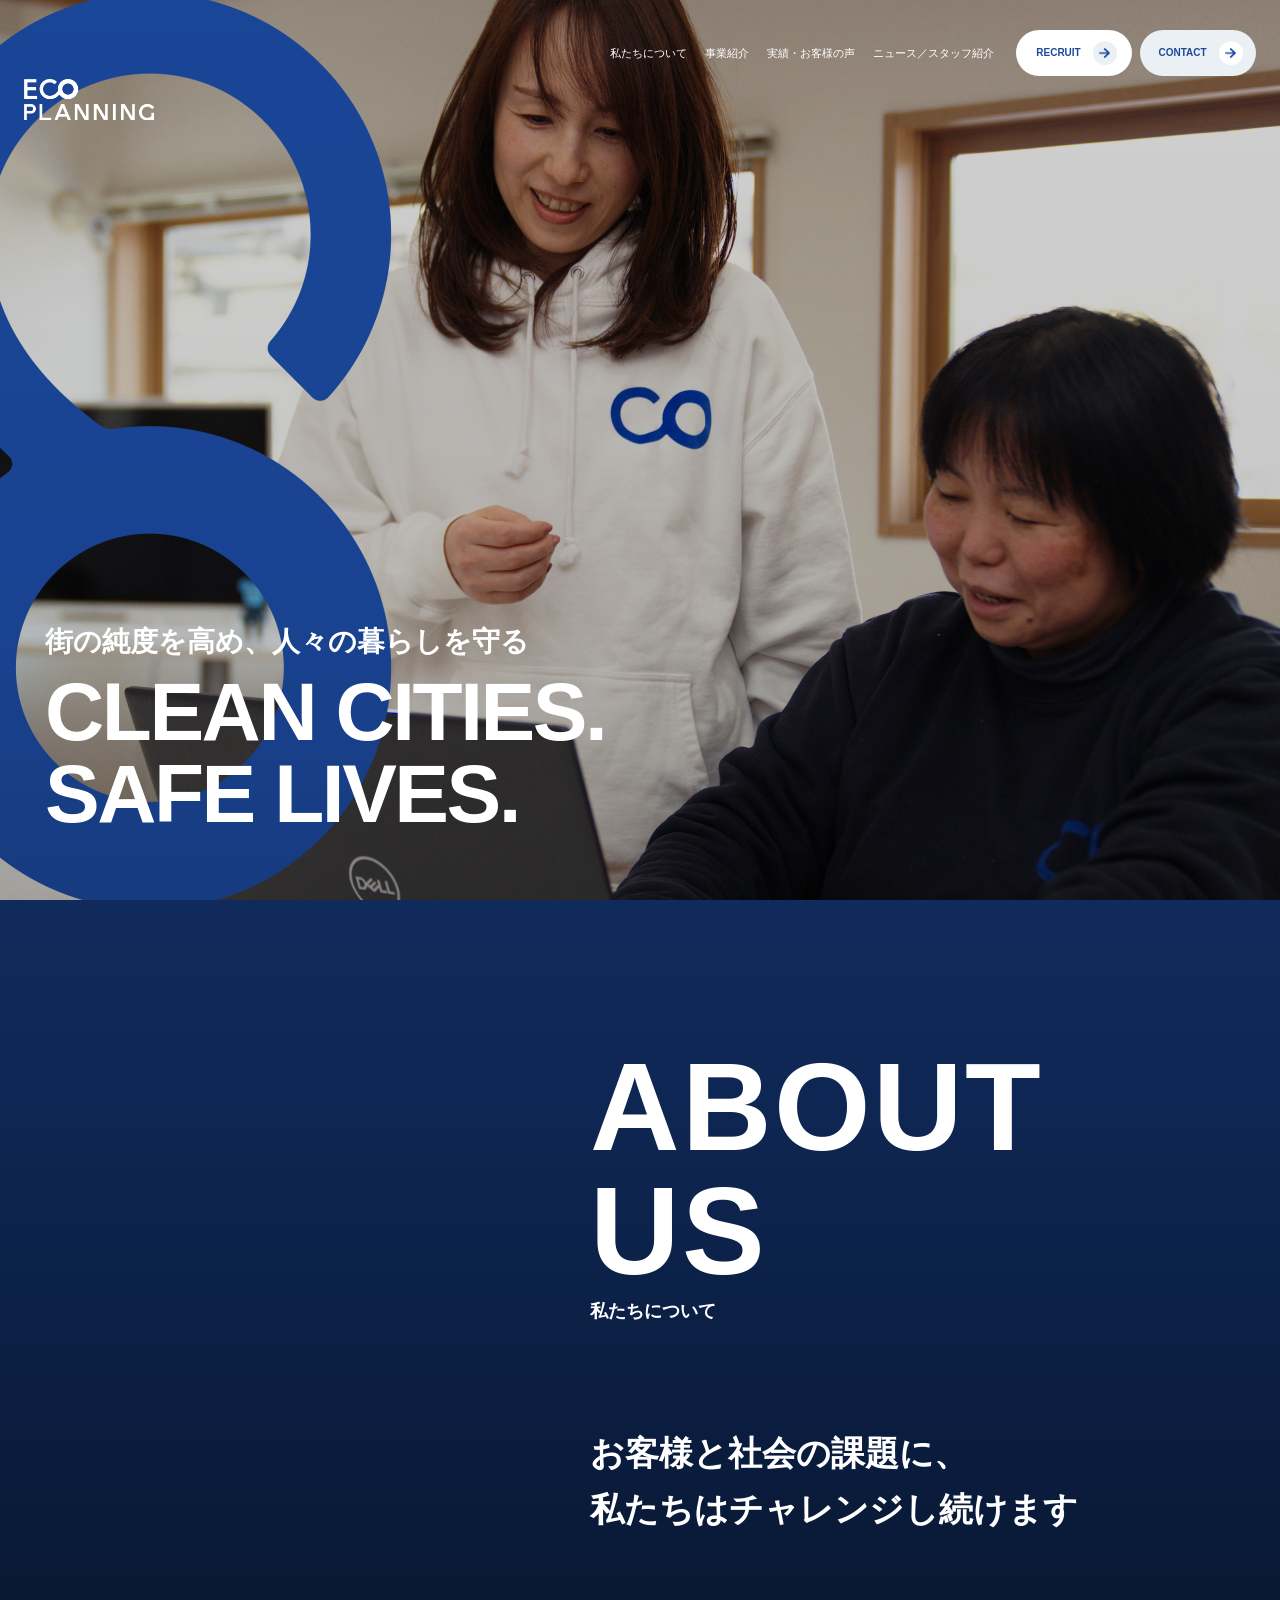
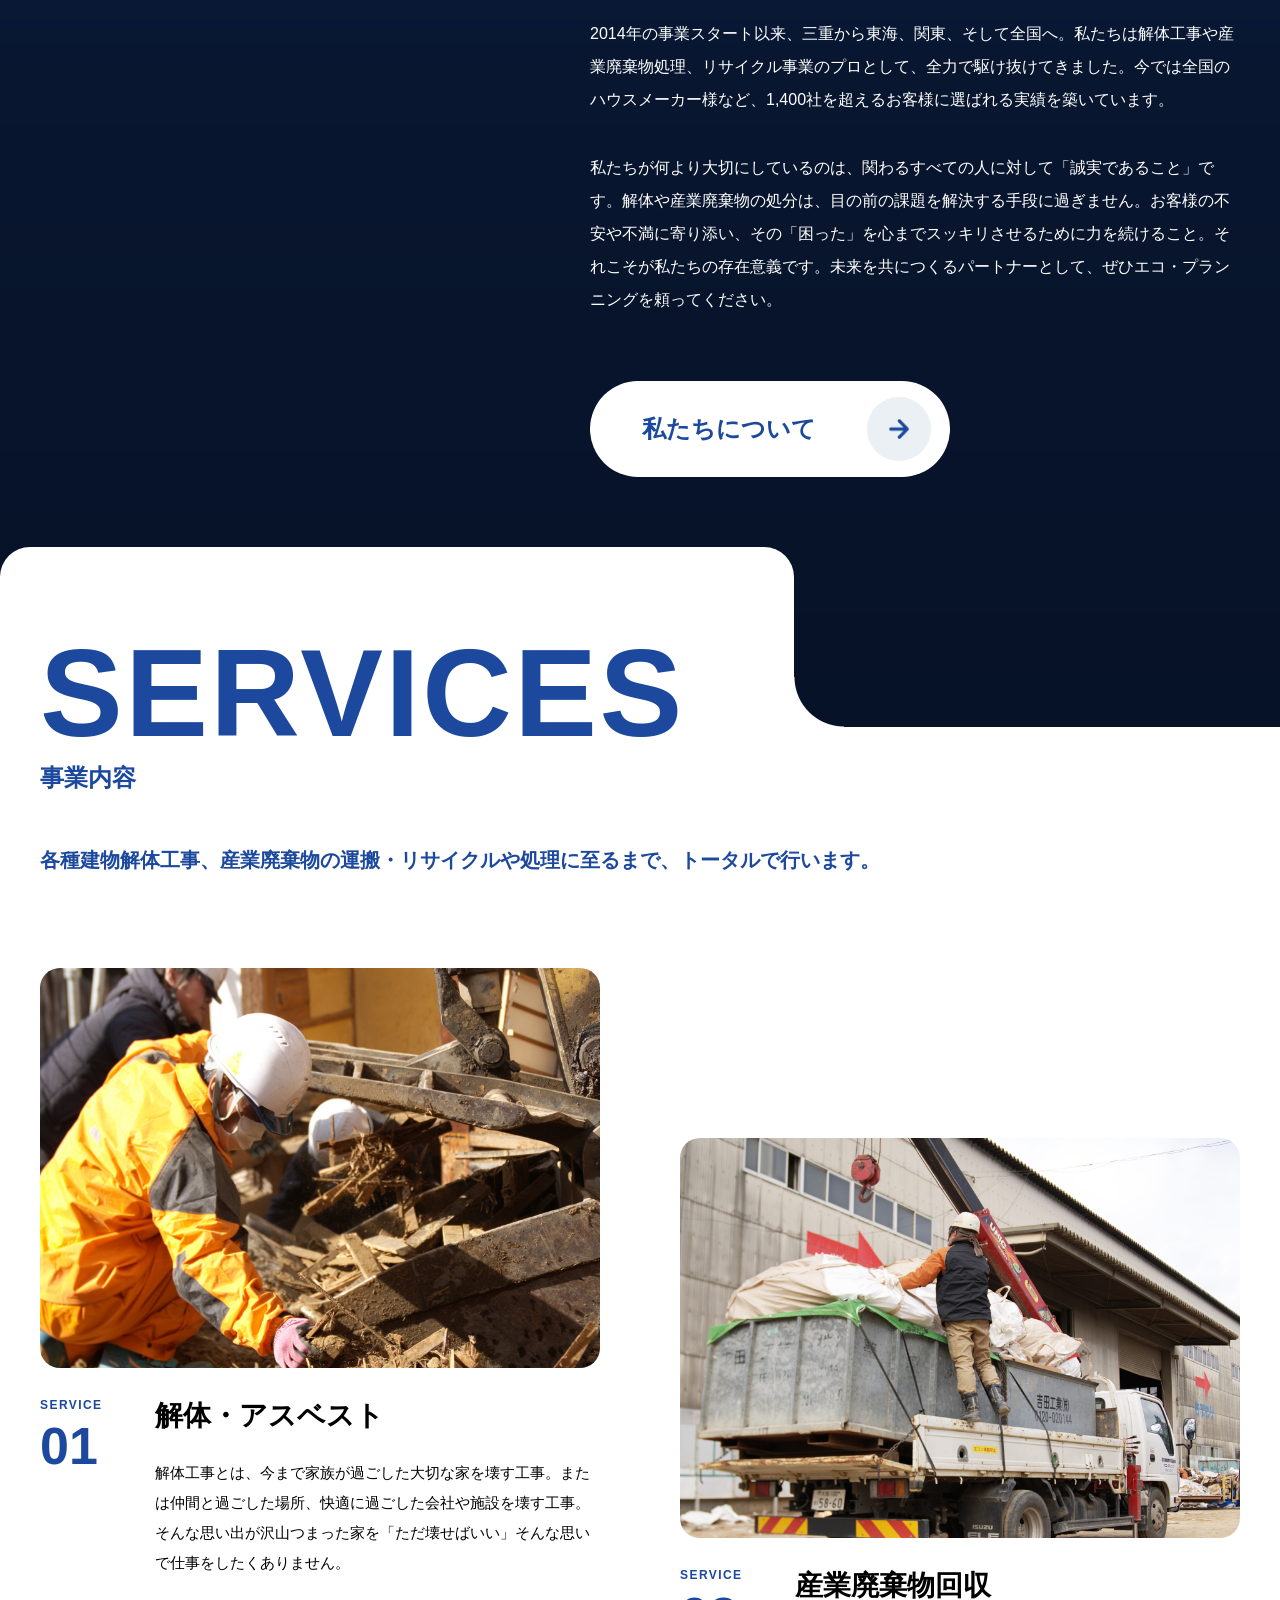
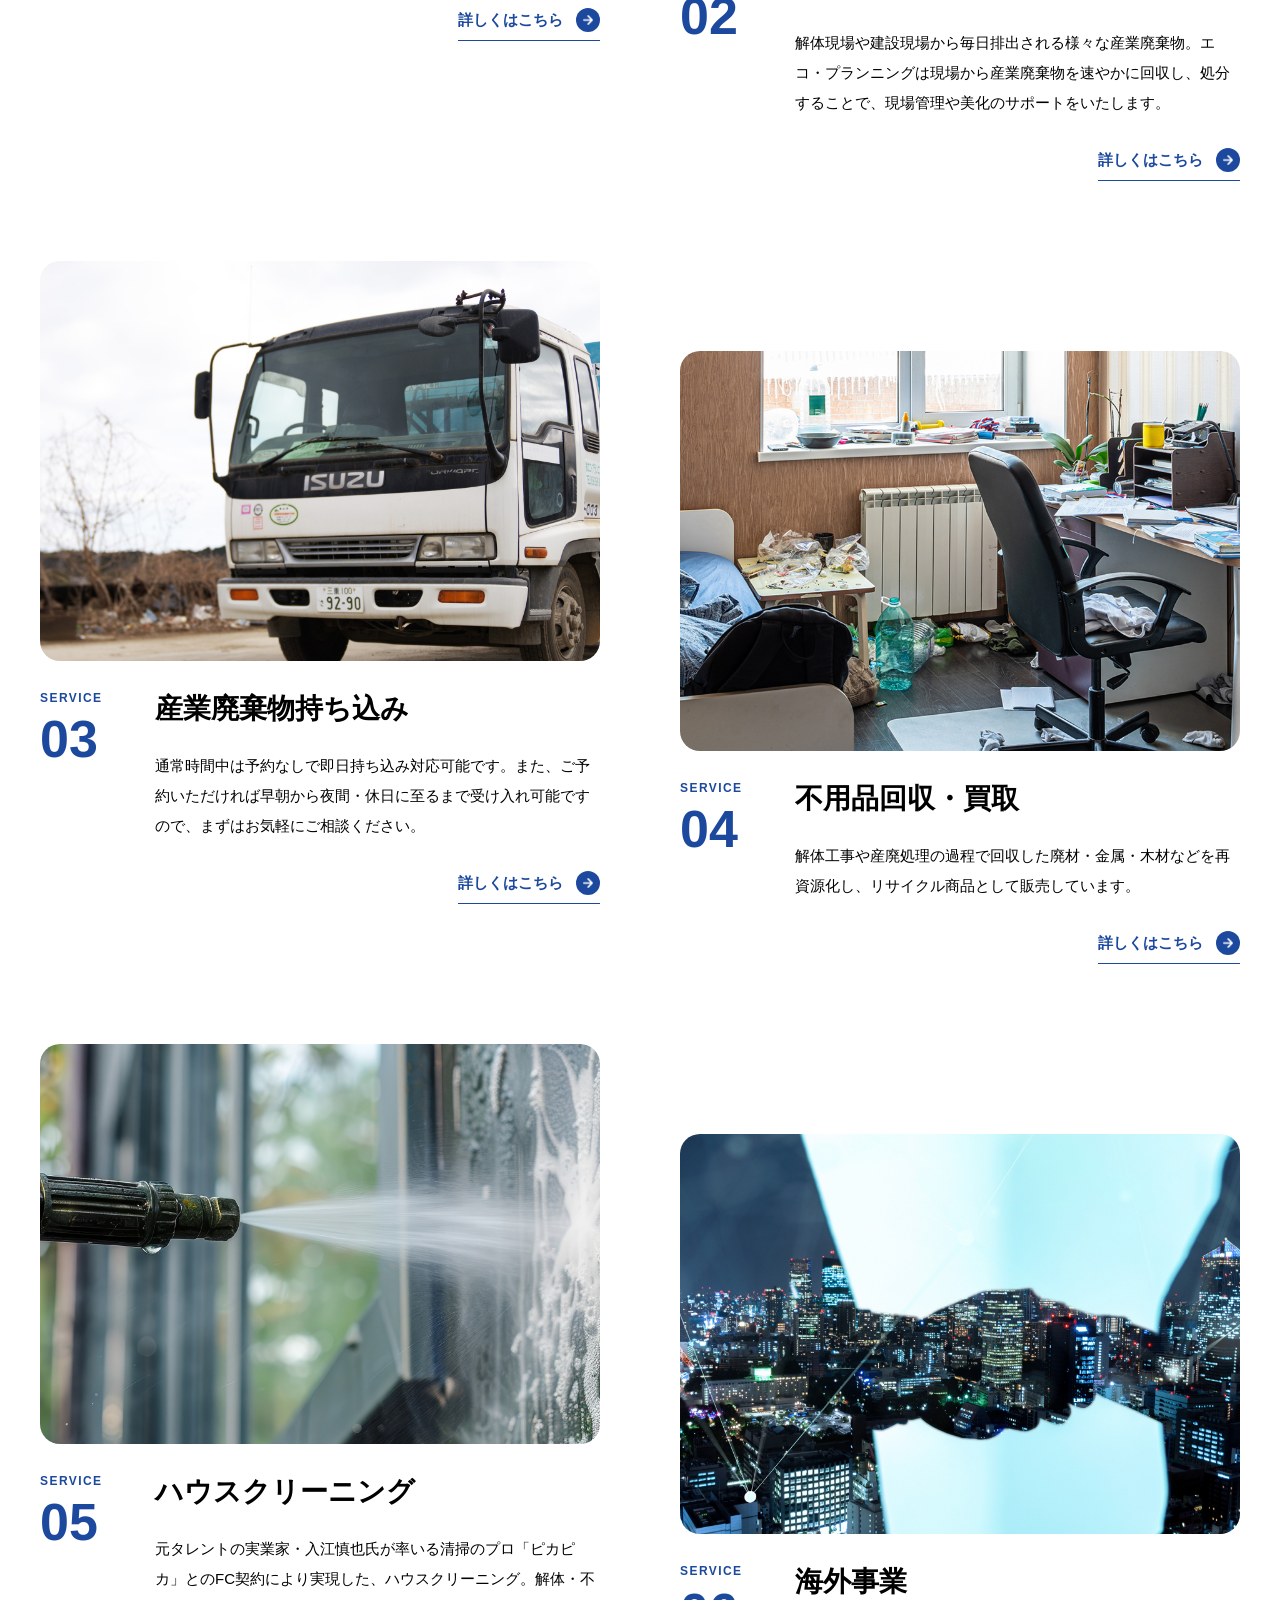
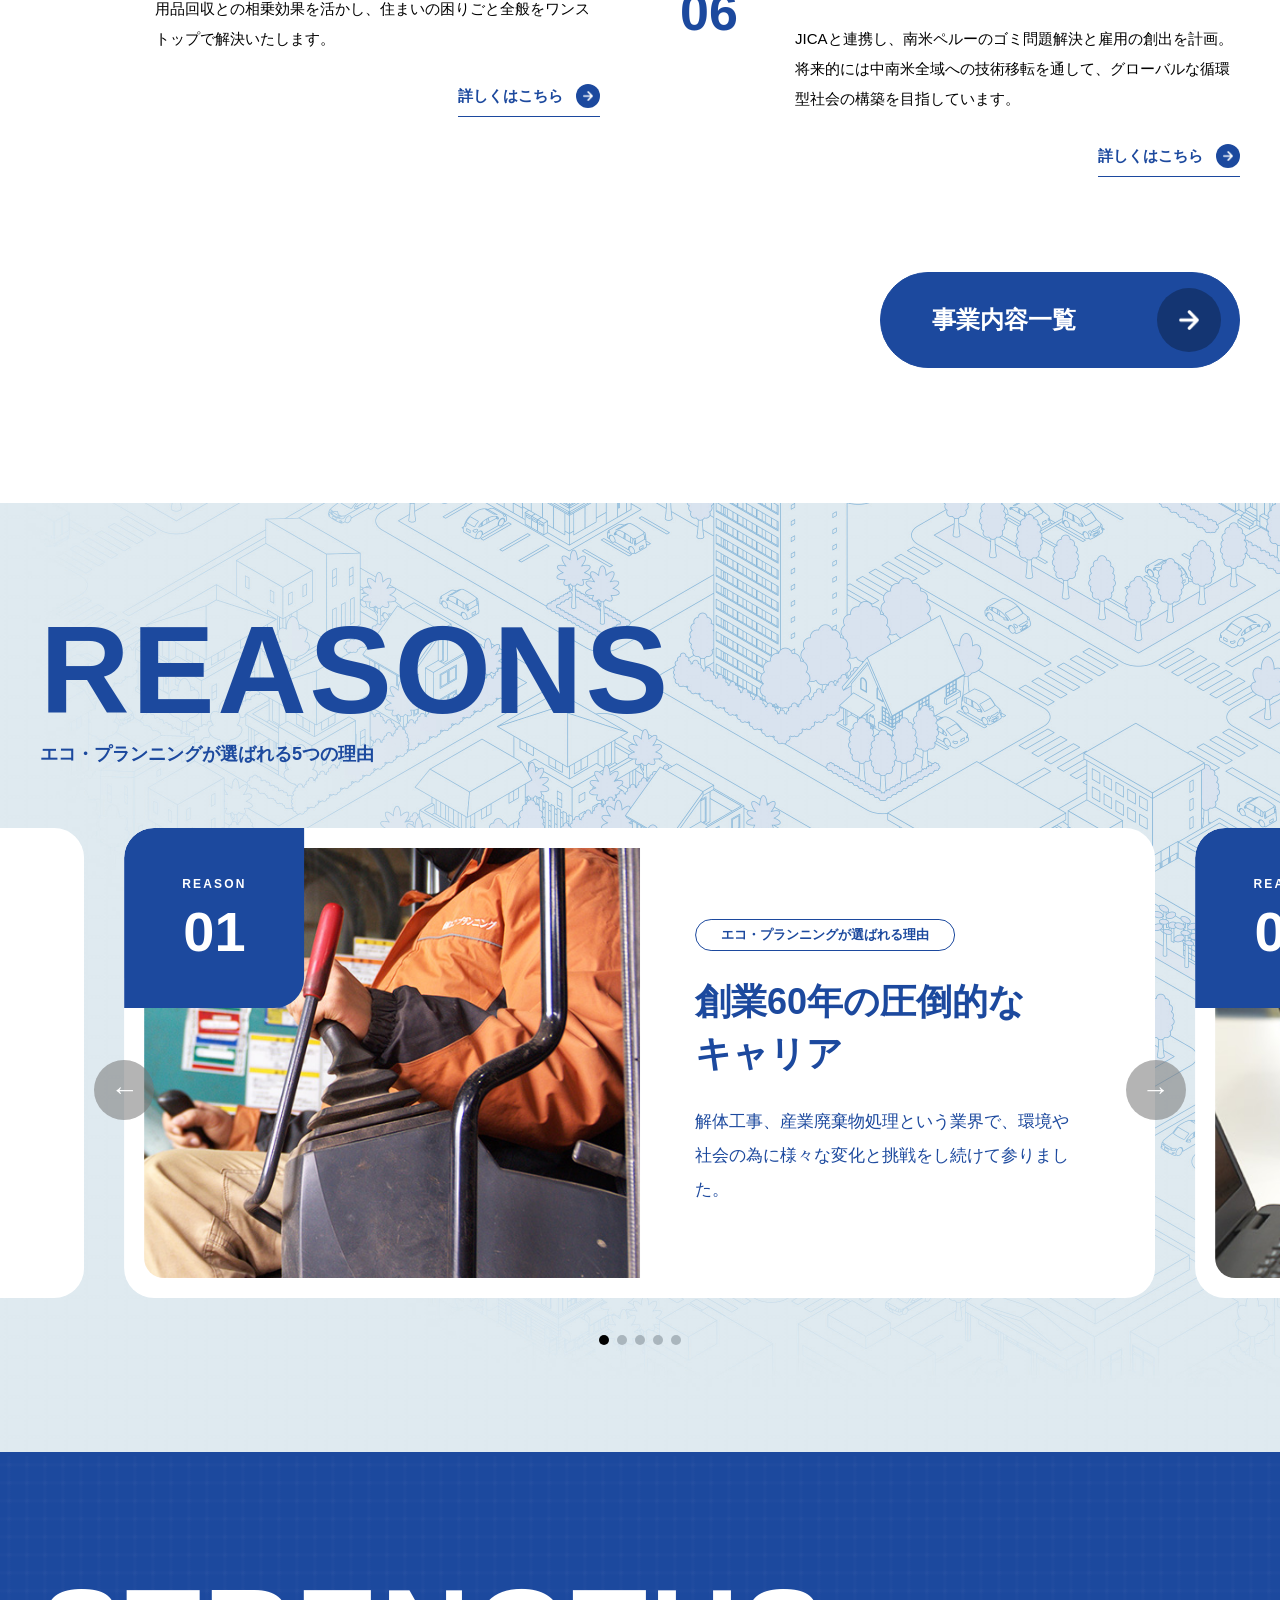
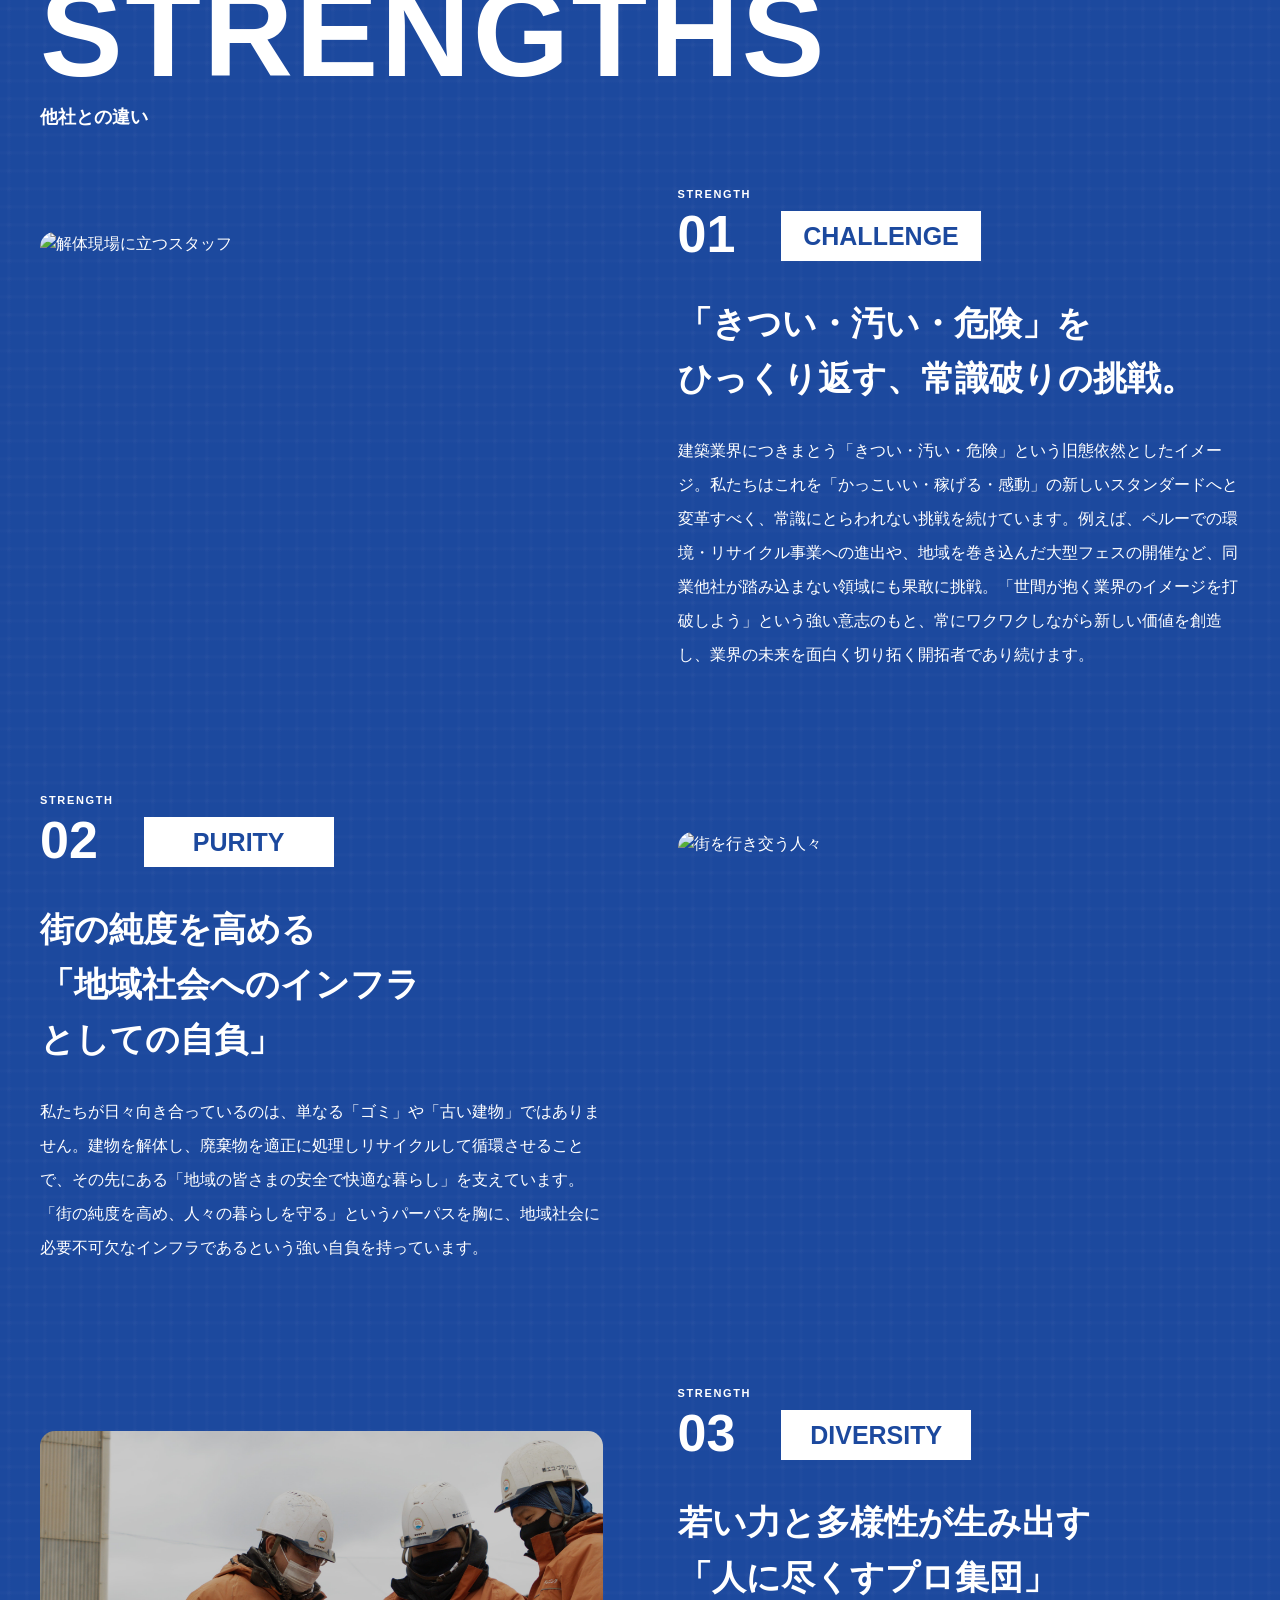
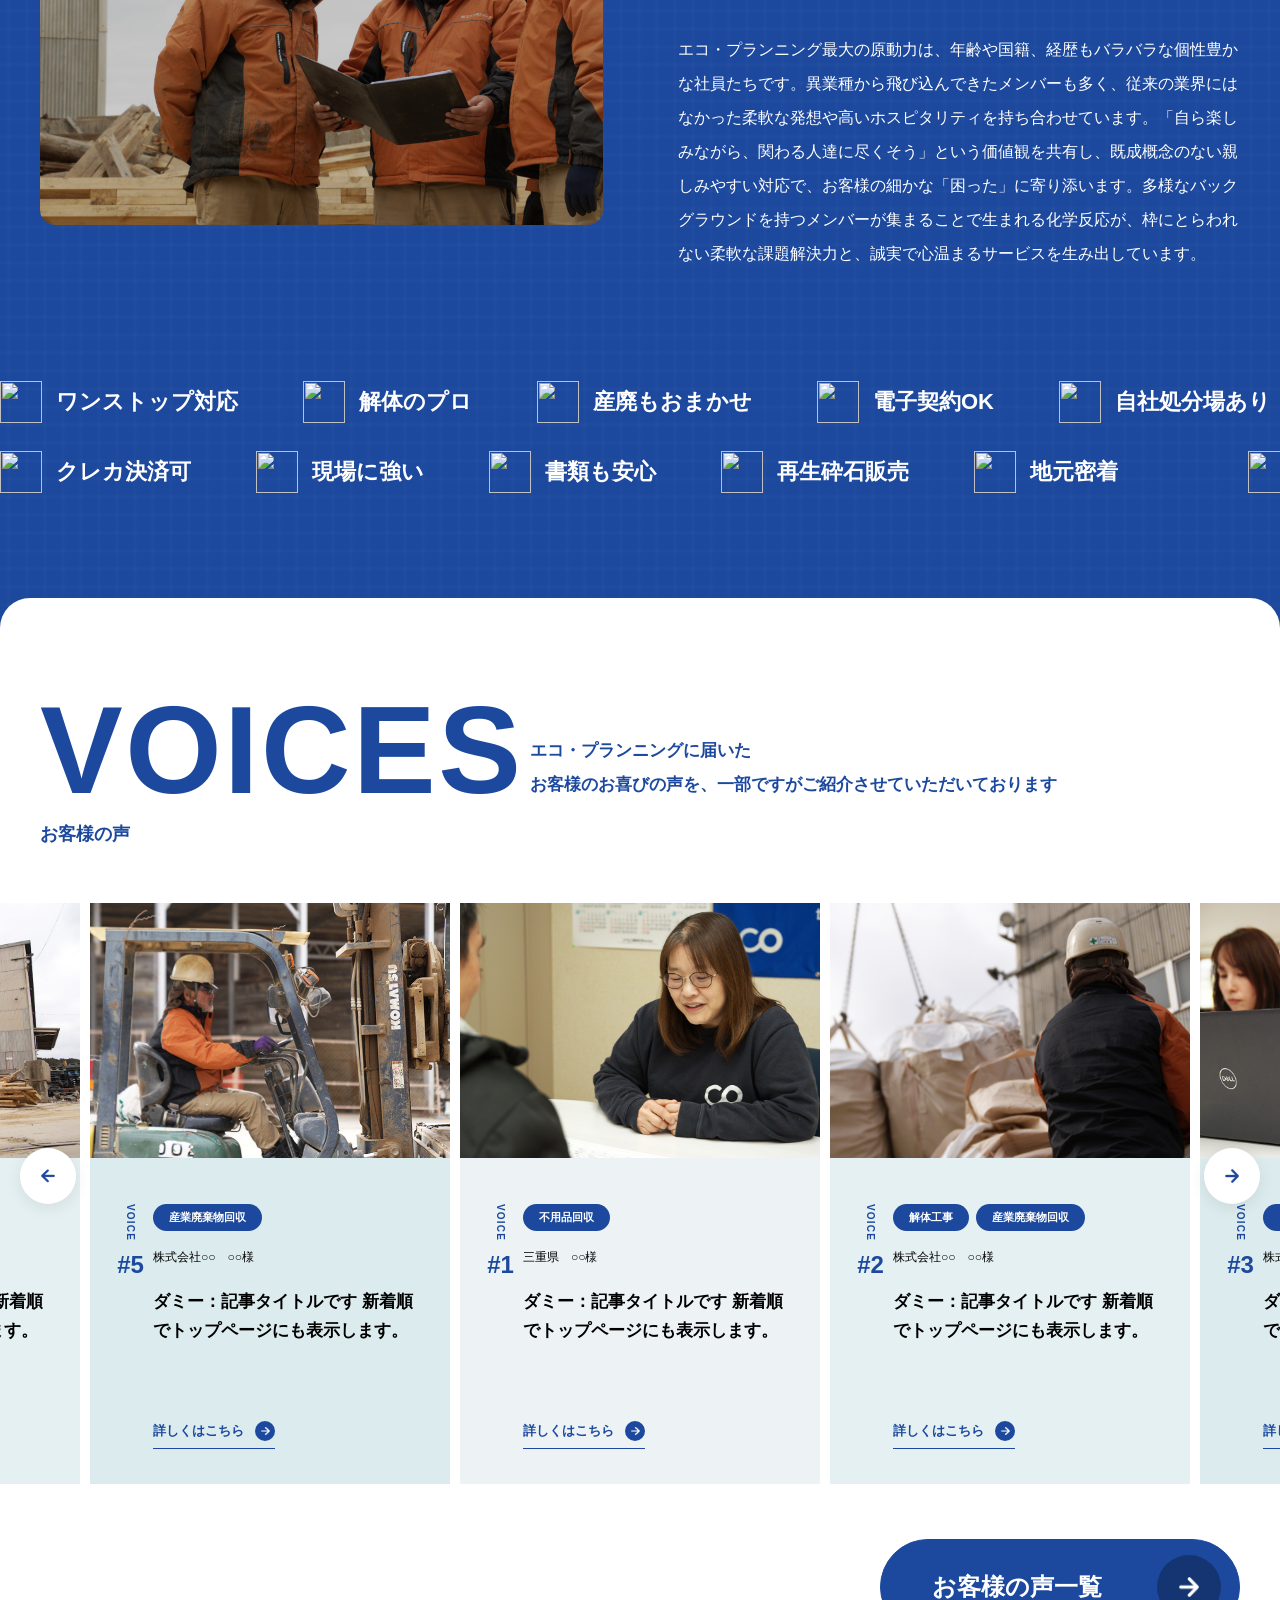
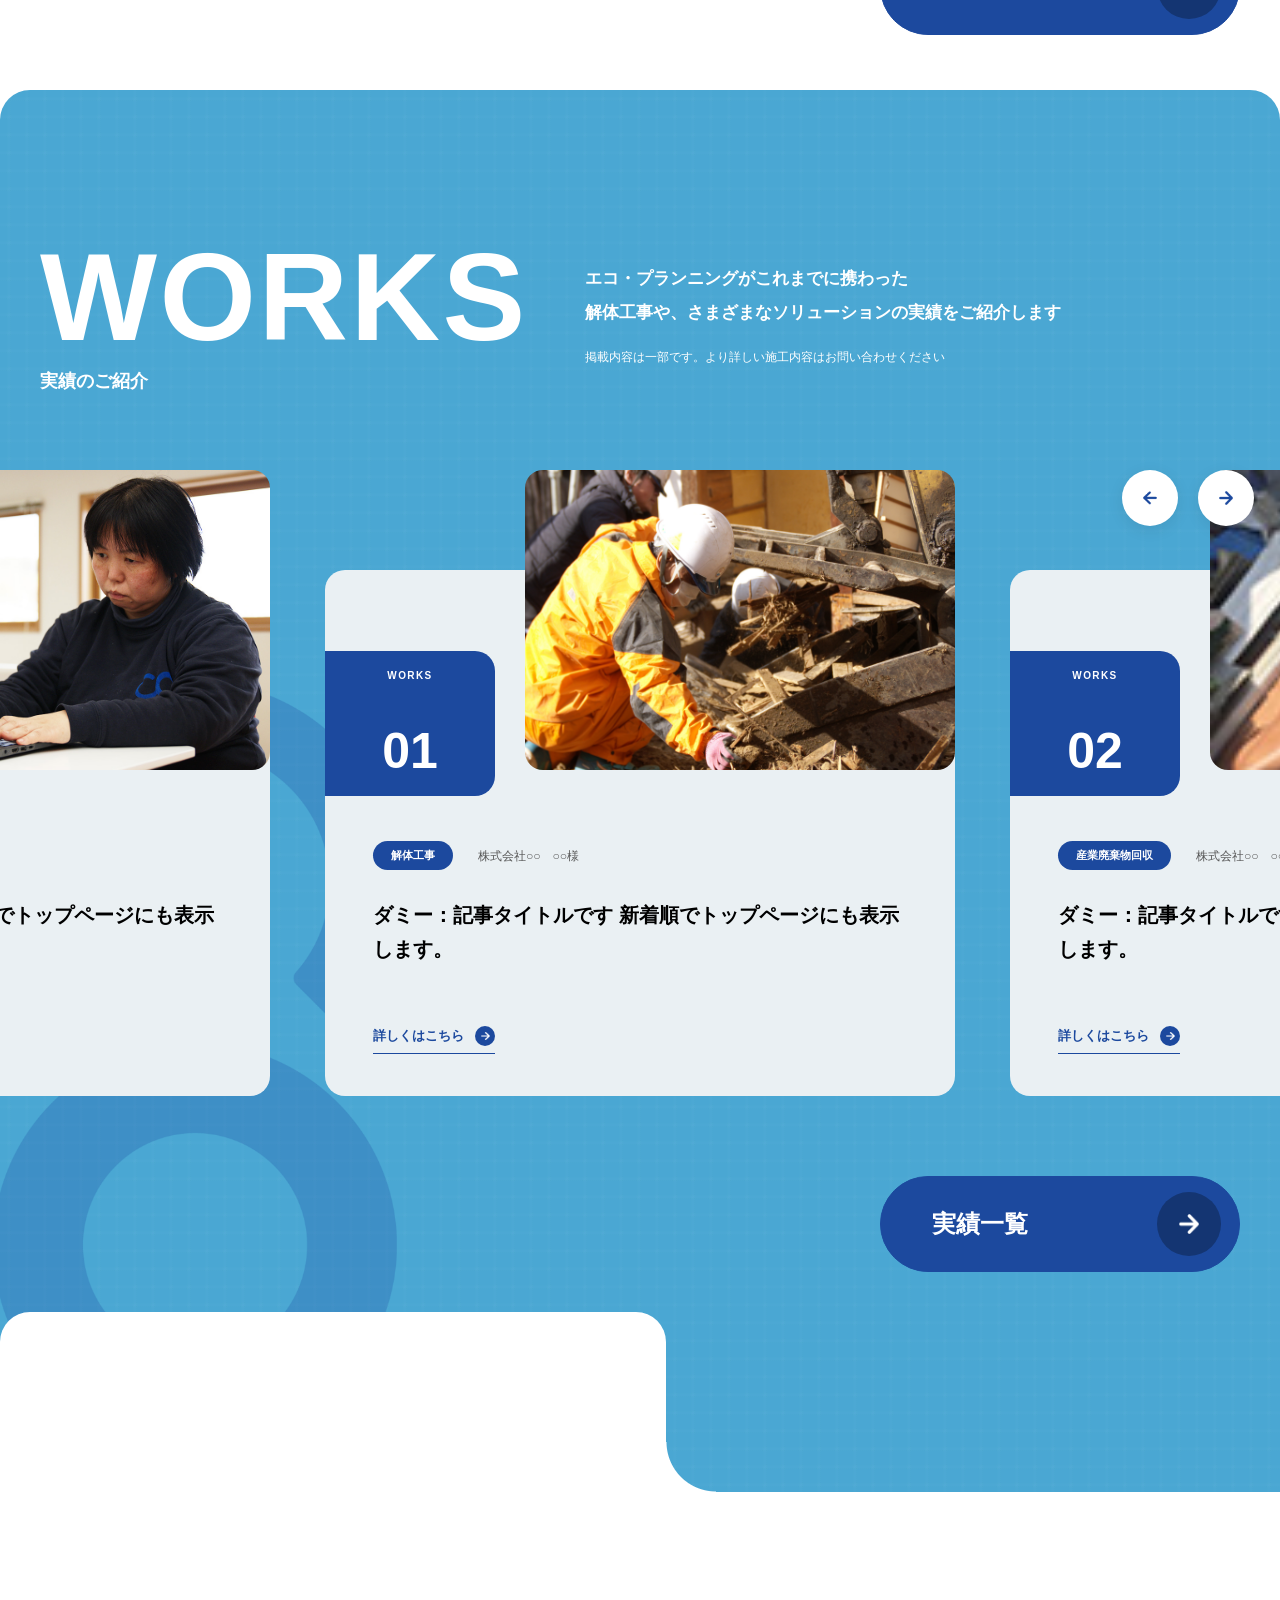
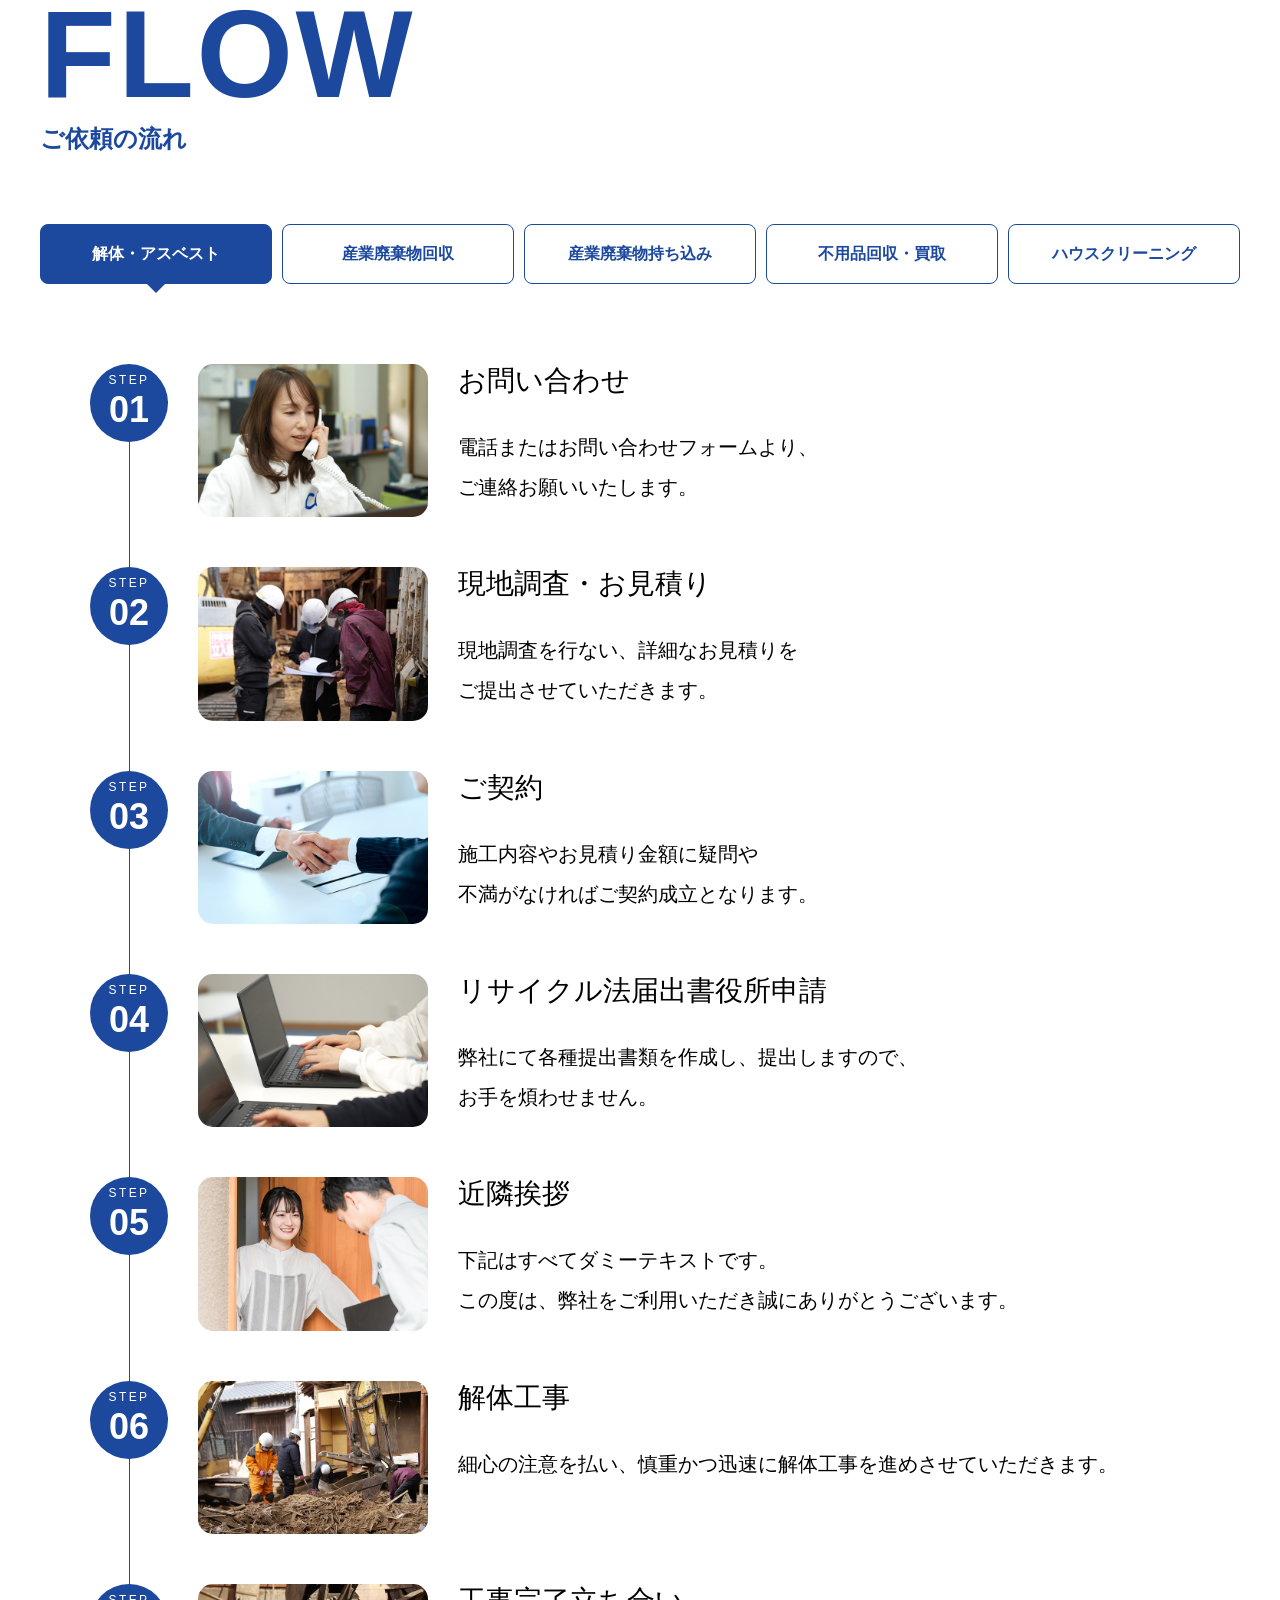
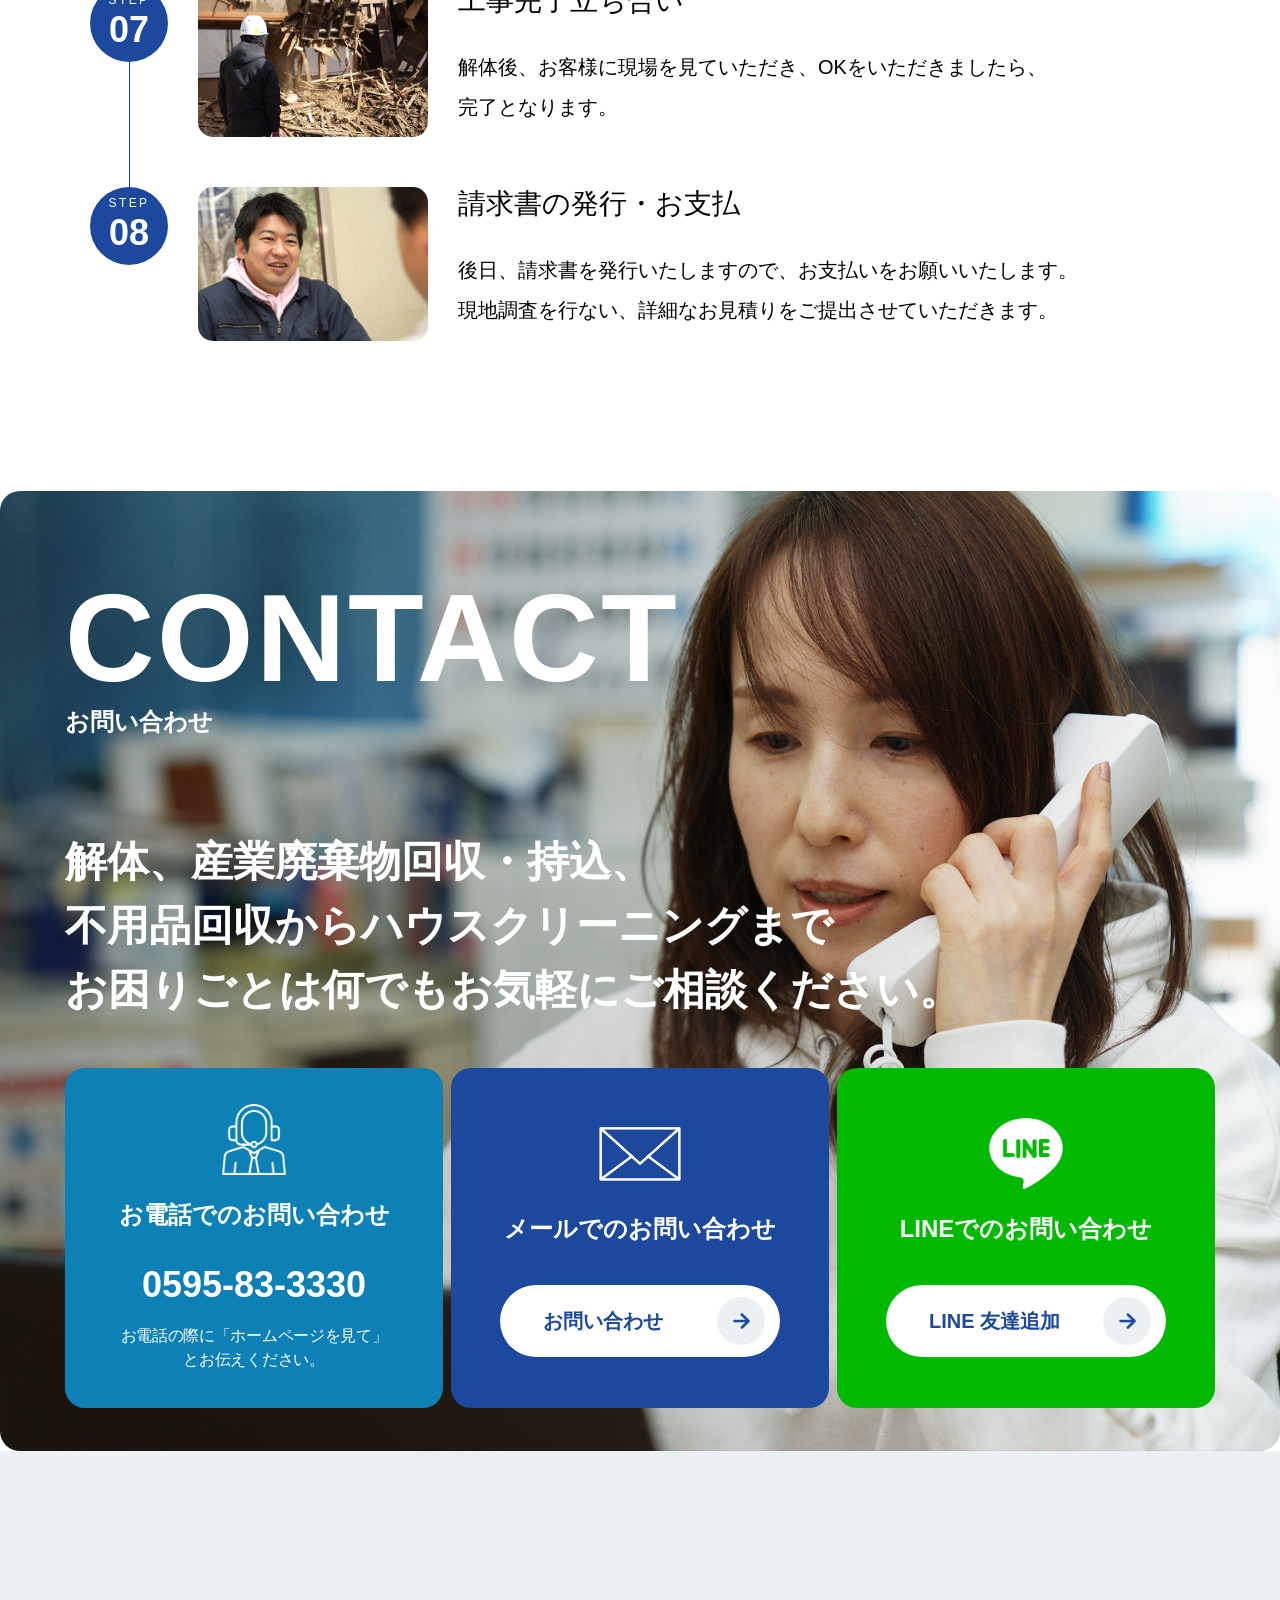
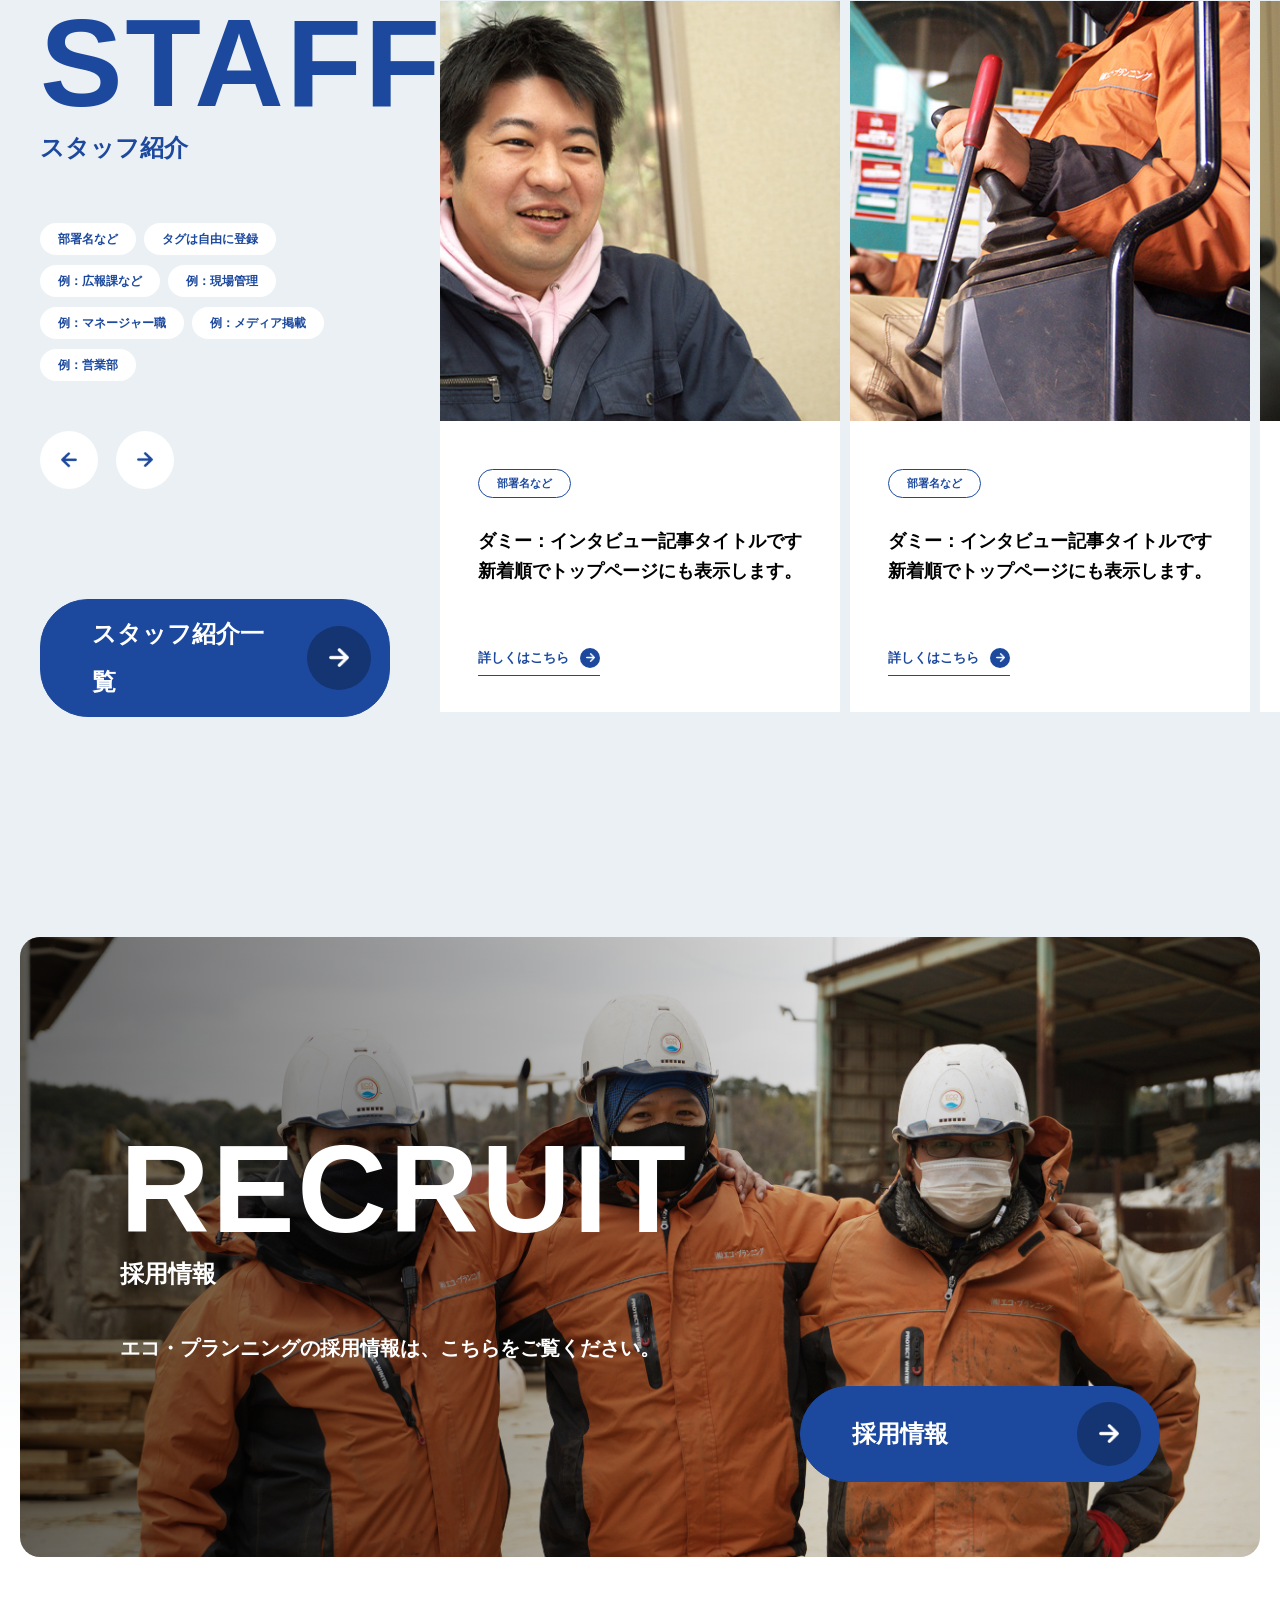
==== commit beb8f006: "トップページとサービスページを追加" ====
--- a/index.html
+++ b/index.html
@@ -6,16 +6,1266 @@
   <meta name="viewport" content="width=device-width, initial-scale=1.0">
   <link rel="preconnect" href="https://fonts.googleapis.com">
   <link rel="preconnect" href="https://fonts.gstatic.com" crossorigin>
-  <link href="https://fonts.googleapis.com/css2?family=Jost:ital,wght@0,100..900;1,100..900&family=Noto+Sans+JP:wght@100..900&display=swap" rel="stylesheet">
-  <link rel="stylesheet" href="./css/swiper-bundle.min.css">
-  <!-- <link rel="stylesheet" href="./css/style.css"> -->
+  <link href="https://fonts.googleapis.com/css2?family=Jost:ital,wght@0,100..900;1,100..900&amp;family=Noto+Sans+JP:wght@100..900&amp;display=swap" rel="stylesheet">
+  <link rel="stylesheet" href="https://cdn.jsdelivr.net/npm/swiper@11/swiper-bundle.min.css">
   <link rel="stylesheet" href="./css/style.css">
-  <title>Document</title>
+  <title>ECO PLANNING</title>
 </head>
 
-<body>
+<body class="home">
+  <header class="site-header">
+    <div class="site-header__inner">
+      <a class="site-header__logo" href="#">
+        <img src="./img/common/logo-white.png" alt="ECO PLANNING">
+      </a>
+
+      <nav class="site-header__nav js-drawer" aria-label="グローバルナビゲーション">
+        <ul class="site-header__nav-list">
+          <li class="site-header__nav-item">
+            <a class="site-header__nav-link" href="#">私たちについて</a>
+          </li>
+          <li class="site-header__nav-item">
+            <a class="site-header__nav-link" href="#">事業紹介</a>
+          </li>
+          <li class="site-header__nav-item">
+            <a class="site-header__nav-link" href="#">実績・お客様の声</a>
+          </li>
+          <li class="site-header__nav-item">
+            <a class="site-header__nav-link" href="#">ニュース／スタッフ紹介</a>
+          </li>
+        </ul>
+
+        <div class="site-header__buttons">
+          <a class="site-header__button" href="#">
+            <span>recruit</span>
+            <span class="site-arrow-icon site-header__button-icon" aria-hidden="true">
+              <img src="./img/common/arrow-blue.png" alt="">
+            </span>
+          </a>
+          <a class="site-header__button site-header__button--contact" href="#">
+            <span>contact</span>
+            <span class="site-arrow-icon site-header__button-icon" aria-hidden="true">
+              <img src="./img/common/arrow-blue.png" alt="">
+            </span>
+          </a>
+        </div>
+      </nav>
+
+      <button class="site-header__hamburger js-hamburger" type="button" aria-label="メニューを開く">
+        <span class="site-header__hamburger-line"></span>
+        <span class="site-header__hamburger-line"></span>
+        <span class="site-header__hamburger-line"></span>
+      </button>
+    </div>
+  </header>
+
+  <main>
+    <div class="top-hero-about">
+      <div class="top-hero-about__background" aria-hidden="true">
+        <div class="top-hero-about__background-sticky">
+          <div class="top-hero-about__slide js-top-background-slide is-active">
+            <img src="./img/top/fv-01.jpg" alt="">
+          </div>
+          <div class="top-hero-about__slide js-top-background-slide">
+            <img src="./img/top/fv-02.jpg" alt="">
+          </div>
+          <div class="top-hero-about__slide js-top-background-slide">
+            <img src="./img/top/fv-03.jpg" alt="">
+          </div>
+        </div>
+      </div>
+
+      <div class="top-hero-about__content">
+        <section class="top-fv">
+          <div class="top-fv__inner">
+            <div class="top-fv__copy">
+              <p class="top-fv__copy-jp">街の純度を高め、人々の暮らしを守る</p>
+              <h1 class="top-fv__copy-en">clean cities.<br>safe lives.</h1>
+            </div>
+          </div>
+        </section>
+
+        <section class="top-about">
+          <div class="top-about__inner inner">
+            <div class="top-about__content">
+              <div class="top-about__heading">
+                <h2 class="top-about__title site-heading site-heading--section-en">about us</h2>
+                <p class="top-about__subtitle">私たちについて</p>
+              </div>
+
+              <p class="top-about__lead">お客様と社会の課題に、<br>私たちはチャレンジし続けます</p>
+
+              <div class="top-about__texts">
+                <p class="top-about__text">2014年の事業スタート以来、三重から東海、関東、そして全国へ。私たちは解体工事や産業廃棄物処理、リサイクル事業のプロとして、全力で駆け抜けてきました。今では全国のハウスメーカー様など、1,400社を超えるお客様に選ばれる実績を築いています。</p>
+                <p class="top-about__text">私たちが何より大切にしているのは、関わるすべての人に対して「誠実であること」です。解体や産業廃棄物の処分は、目の前の課題を解決する手段に過ぎません。お客様の不安や不満に寄り添い、その「困った」を心までスッキリさせるために力を続けること。それこそが私たちの存在意義です。未来を共につくるパートナーとして、ぜひエコ・プランニングを頼ってください。</p>
+              </div>
+
+              <a class="site-wide-button site-wide-button--white top-about__button" href="#">
+                <span>私たちについて</span>
+                <span class="site-arrow-icon site-wide-button__icon top-about__button-icon" aria-hidden="true">
+                  <img src="./img/common/arrow-blue.png" alt="">
+                </span>
+              </a>
+            </div>
+          </div>
+        </section>
+      </div>
+    </div>
+
+    <section class="top-services">
+      <div class="site-raised-panel top-services__panel">
+        <div class="top-services__inner inner">
+          <div class="top-services__heading">
+            <h2 class="top-services__title site-heading site-heading--section-en">services</h2>
+            <p class="top-services__subtitle">事業内容</p>
+          </div>
+
+          <p class="top-services__lead">各種建物解体工事、産業廃棄物の運搬・リサイクルや処理に至るまで、トータルで行います。</p>
+
+          <ol class="top-services__list">
+            <li class="top-services__item">
+              <div class="top-services__image">
+                <img src="./img/service/service-demolition.jpg" alt="解体工事を行うスタッフ">
+              </div>
+              <div class="top-services__item-body">
+                <div class="top-services__number">
+                  <span class="top-services__number-label">service</span>
+                  <span class="top-services__number-value">01</span>
+                </div>
+                <div class="top-services__item-content">
+                  <h3 class="top-services__item-title">解体・アスベスト</h3>
+                  <p class="top-services__item-text">解体工事とは、今まで家族が過ごした大切な家を壊す工事。または仲間と過ごした場所、快適に過ごした会社や施設を壊す工事。そんな思い出が沢山つまった家を「ただ壊せばいい」そんな思いで仕事をしたくありません。</p>
+                  <a class="top-services__item-link" href="#">
+                    <span>詳しくはこちら</span>
+                    <span class="site-arrow-icon top-services__item-link-icon" aria-hidden="true">
+                      <img src="./img/common/arrow-white.png" alt="">
+                    </span>
+                  </a>
+                </div>
+              </div>
+            </li>
+
+            <li class="top-services__item">
+              <div class="top-services__image">
+                <img src="./img/service/service-collection.jpg" alt="産業廃棄物を回収する作業車">
+              </div>
+              <div class="top-services__item-body">
+                <div class="top-services__number">
+                  <span class="top-services__number-label">service</span>
+                  <span class="top-services__number-value">02</span>
+                </div>
+                <div class="top-services__item-content">
+                  <h3 class="top-services__item-title">産業廃棄物回収</h3>
+                  <p class="top-services__item-text">解体現場や建設現場から毎日排出される様々な産業廃棄物。エコ・プランニングは現場から産業廃棄物を速やかに回収し、処分することで、現場管理や美化のサポートをいたします。</p>
+                  <a class="top-services__item-link" href="#">
+                    <span>詳しくはこちら</span>
+                    <span class="site-arrow-icon top-services__item-link-icon" aria-hidden="true">
+                      <img src="./img/common/arrow-white.png" alt="">
+                    </span>
+                  </a>
+                </div>
+              </div>
+            </li>
+
+            <li class="top-services__item">
+              <div class="top-services__image">
+                <img src="./img/service/service-drop-off.jpg" alt="産業廃棄物を運搬するトラック">
+              </div>
+              <div class="top-services__item-body">
+                <div class="top-services__number">
+                  <span class="top-services__number-label">service</span>
+                  <span class="top-services__number-value">03</span>
+                </div>
+                <div class="top-services__item-content">
+                  <h3 class="top-services__item-title">産業廃棄物持ち込み</h3>
+                  <p class="top-services__item-text">通常時間中は予約なしで即日持ち込み対応可能です。また、ご予約いただければ早朝から夜間・休日に至るまで受け入れ可能ですので、まずはお気軽にご相談ください。</p>
+                  <a class="top-services__item-link" href="#">
+                    <span>詳しくはこちら</span>
+                    <span class="site-arrow-icon top-services__item-link-icon" aria-hidden="true">
+                      <img src="./img/common/arrow-white.png" alt="">
+                    </span>
+                  </a>
+                </div>
+              </div>
+            </li>
+
+            <li class="top-services__item">
+              <div class="top-services__image">
+                <img src="./img/service/service-unwanted-items.jpg" alt="不用品回収前の室内">
+              </div>
+              <div class="top-services__item-body">
+                <div class="top-services__number">
+                  <span class="top-services__number-label">service</span>
+                  <span class="top-services__number-value">04</span>
+                </div>
+                <div class="top-services__item-content">
+                  <h3 class="top-services__item-title">不用品回収・買取</h3>
+                  <p class="top-services__item-text">解体工事や産廃処理の過程で回収した廃材・金属・木材などを再資源化し、リサイクル商品として販売しています。</p>
+                  <a class="top-services__item-link" href="#">
+                    <span>詳しくはこちら</span>
+                    <span class="site-arrow-icon top-services__item-link-icon" aria-hidden="true">
+                      <img src="./img/common/arrow-white.png" alt="">
+                    </span>
+                  </a>
+                </div>
+              </div>
+            </li>
+
+            <li class="top-services__item">
+              <div class="top-services__image">
+                <img src="./img/service/service-house-cleaning.jpg" alt="ハウスクリーニングの様子">
+              </div>
+              <div class="top-services__item-body">
+                <div class="top-services__number">
+                  <span class="top-services__number-label">service</span>
+                  <span class="top-services__number-value">05</span>
+                </div>
+                <div class="top-services__item-content">
+                  <h3 class="top-services__item-title">ハウスクリーニング</h3>
+                  <p class="top-services__item-text">元タレントの実業家・入江慎也氏が率いる清掃のプロ「ピカピカ」とのFC契約により実現した、ハウスクリーニング。解体・不用品回収との相乗効果を活かし、住まいの困りごと全般をワンストップで解決いたします。</p>
+                  <a class="top-services__item-link" href="#">
+                    <span>詳しくはこちら</span>
+                    <span class="site-arrow-icon top-services__item-link-icon" aria-hidden="true">
+                      <img src="./img/common/arrow-white.png" alt="">
+                    </span>
+                  </a>
+                </div>
+              </div>
+            </li>
+
+            <li class="top-services__item">
+              <div class="top-services__image">
+                <img src="./img/service/service-overseas.jpg" alt="都市と握手を組み合わせたイメージ">
+              </div>
+              <div class="top-services__item-body">
+                <div class="top-services__number">
+                  <span class="top-services__number-label">service</span>
+                  <span class="top-services__number-value">06</span>
+                </div>
+                <div class="top-services__item-content">
+                  <h3 class="top-services__item-title">海外事業</h3>
+                  <p class="top-services__item-text">JICAと連携し、南米ペルーのゴミ問題解決と雇用の創出を計画。将来的には中南米全域への技術移転を通して、グローバルな循環型社会の構築を目指しています。</p>
+                  <a class="top-services__item-link" href="#">
+                    <span>詳しくはこちら</span>
+                    <span class="site-arrow-icon top-services__item-link-icon" aria-hidden="true">
+                      <img src="./img/common/arrow-white.png" alt="">
+                    </span>
+                  </a>
+                </div>
+              </div>
+            </li>
+          </ol>
+
+          <a class="site-wide-button site-wide-button--blue top-services__button" href="#">
+            <span>事業内容一覧</span>
+            <span class="site-arrow-icon site-wide-button__icon top-services__button-icon" aria-hidden="true">
+              <img src="./img/common/arrow-white.png" alt="">
+            </span>
+          </a>
+        </div>
+      </div>
+    </section>
+
+    <section class="top-reasons">
+      <div class="top-reasons__heading inner">
+        <h2 class="top-reasons__title site-heading site-heading--section-en">reasons</h2>
+        <p class="top-reasons__subtitle">エコ・プランニングが選ばれる5つの理由</p>
+      </div>
+
+      <div class="swiper top-reasons__slider js-top-reasons-slider">
+        <div class="swiper-wrapper">
+          <article class="swiper-slide top-reasons__slide">
+            <div class="top-reasons__card">
+              <div class="top-reasons__number">
+                <span class="top-reasons__number-label">reason</span>
+                <span class="top-reasons__number-value">01</span>
+              </div>
+              <div class="top-reasons__image">
+                <img src="./img/service-industrial-waste/feature-trust.jpg" alt="重機を操作するスタッフ">
+              </div>
+              <div class="top-reasons__content">
+                <p class="top-reasons__tag">エコ・プランニングが選ばれる理由</p>
+                <h3 class="top-reasons__card-title">創業60年の圧倒的な<br>キャリア</h3>
+                <p class="top-reasons__text">解体工事、産業廃棄物処理という業界で、環境や社会の為に様々な変化と挑戦をし続けて参りました。</p>
+              </div>
+            </div>
+          </article>
+
+          <article class="swiper-slide top-reasons__slide">
+            <div class="top-reasons__card">
+              <div class="top-reasons__number">
+                <span class="top-reasons__number-label">reason</span>
+                <span class="top-reasons__number-value">02</span>
+              </div>
+              <div class="top-reasons__image">
+                <img src="./img/common/flow-document-application.jpg" alt="パソコンを使用するスタッフ">
+              </div>
+              <div class="top-reasons__content">
+                <p class="top-reasons__tag">エコ・プランニングが選ばれる理由</p>
+                <h3 class="top-reasons__card-title">土曜・祝日も稼働。<br>夜間工事にも対応可能</h3>
+                <p class="top-reasons__text">土曜や祝日も稼働しており、早朝の持ち込みや夜間工事などご要望をお気軽にご相談ください。</p>
+              </div>
+            </div>
+          </article>
+
+          <article class="swiper-slide top-reasons__slide">
+            <div class="top-reasons__card">
+              <div class="top-reasons__number">
+                <span class="top-reasons__number-label">reason</span>
+                <span class="top-reasons__number-value">03</span>
+              </div>
+              <div class="top-reasons__image">
+                <img src="./img/service-demolition/aftercare.jpg" alt="現場で働く3名のスタッフ">
+              </div>
+              <div class="top-reasons__content">
+                <p class="top-reasons__tag">エコ・プランニングが選ばれる理由</p>
+                <h3 class="top-reasons__card-title">お客様も自分たちも<br>ワクワクできるよう、<br>常に変化し続ける</h3>
+                <p class="top-reasons__text">リサイクル率の向上を追求しながら、お客様が驚くような満足を追求し続けます！</p>
+              </div>
+            </div>
+          </article>
+
+          <article class="swiper-slide top-reasons__slide">
+            <div class="top-reasons__card">
+              <div class="top-reasons__number">
+                <span class="top-reasons__number-label">reason</span>
+                <span class="top-reasons__number-value">04</span>
+              </div>
+              <div class="top-reasons__image">
+                <img src="./img/service-drop-off/feature-factories.jpg" alt="エコ・プランニングの処理工場">
+              </div>
+              <div class="top-reasons__content">
+                <p class="top-reasons__tag">エコ・プランニングが選ばれる理由</p>
+                <h3 class="top-reasons__card-title">自社最終処分場を保有</h3>
+                <p class="top-reasons__text">収集運搬から最終処分まで一元管理。不透明なリスクを排除し、確実な適正処理を約束。</p>
+              </div>
+            </div>
+          </article>
+
+          <article class="swiper-slide top-reasons__slide">
+            <div class="top-reasons__card">
+              <div class="top-reasons__number">
+                <span class="top-reasons__number-label">reason</span>
+                <span class="top-reasons__number-value">05</span>
+              </div>
+              <div class="top-reasons__image">
+                <img src="./img/service-industrial-waste/feature-demolition.jpg" alt="フォークリフトを操作するスタッフ">
+              </div>
+              <div class="top-reasons__content">
+                <p class="top-reasons__tag">エコ・プランニングが選ばれる理由</p>
+                <h3 class="top-reasons__card-title">年間1万件の<br>圧倒的な回収実績</h3>
+                <p class="top-reasons__text">三重県下最大級の取引額と豊富な車両。現場を止めない圧倒的なスピード回収を叶えます。</p>
+              </div>
+            </div>
+          </article>
+        </div>
+
+        <button class="top-reasons__navigation top-reasons__navigation--prev" type="button" aria-label="前の理由を表示">←</button>
+        <button class="top-reasons__navigation top-reasons__navigation--next" type="button" aria-label="次の理由を表示">→</button>
+        <div class="swiper-pagination top-reasons__pagination"></div>
+      </div>
+    </section>
+
+    <section class="top-strengths">
+      <img class="top-strengths__pattern top-strengths__pattern--01" src="./img/top/strength-pattern-01.png" alt="" aria-hidden="true">
+      <img class="top-strengths__pattern top-strengths__pattern--02" src="./img/top/strength-pattern-02.png" alt="" aria-hidden="true">
+
+      <div class="top-strengths__inner inner">
+        <div class="top-strengths__heading">
+          <h2 class="top-strengths__title site-heading site-heading--section-en">strengths</h2>
+          <p class="top-strengths__subtitle">他社との違い</p>
+        </div>
+
+        <ol class="top-strengths__list">
+          <li class="top-strengths__item">
+            <div class="top-strengths__image">
+              <img src="./img/top/strength-01.jpg" alt="解体現場に立つスタッフ">
+            </div>
+            <div class="top-strengths__content">
+              <div class="top-strengths__label">
+                <div class="top-strengths__number">
+                  <span class="top-strengths__number-label">strength</span>
+                  <span class="top-strengths__number-value">01</span>
+                </div>
+                <span class="top-strengths__keyword">challenge</span>
+              </div>
+              <h3 class="top-strengths__item-title">「きつい・汚い・危険」を<br>ひっくり返す、常識破りの挑戦。</h3>
+              <p class="top-strengths__text">建築業界につきまとう「きつい・汚い・危険」という旧態依然としたイメージ。私たちはこれを「かっこいい・稼げる・感動」の新しいスタンダードへと変革すべく、常識にとらわれない挑戦を続けています。例えば、ペルーでの環境・リサイクル事業への進出や、地域を巻き込んだ大型フェスの開催など、同業他社が踏み込まない領域にも果敢に挑戦。「世間が抱く業界のイメージを打破しよう」という強い意志のもと、常にワクワクしながら新しい価値を創造し、業界の未来を面白く切り拓く開拓者であり続けます。</p>
+            </div>
+          </li>
+
+          <li class="top-strengths__item top-strengths__item--reverse">
+            <div class="top-strengths__content">
+              <div class="top-strengths__label">
+                <div class="top-strengths__number">
+                  <span class="top-strengths__number-label">strength</span>
+                  <span class="top-strengths__number-value">02</span>
+                </div>
+                <span class="top-strengths__keyword">purity</span>
+              </div>
+              <h3 class="top-strengths__item-title">街の純度を高める<br>「地域社会へのインフラ<br>としての自負」</h3>
+              <p class="top-strengths__text">私たちが日々向き合っているのは、単なる「ゴミ」や「古い建物」ではありません。建物を解体し、廃棄物を適正に処理しリサイクルして循環させることで、その先にある「地域の皆さまの安全で快適な暮らし」を支えています。「街の純度を高め、人々の暮らしを守る」というパーパスを胸に、地域社会に必要不可欠なインフラであるという強い自負を持っています。</p>
+            </div>
+            <div class="top-strengths__image">
+              <img src="./img/top/strength-02.jpg" alt="街を行き交う人々">
+            </div>
+          </li>
+
+          <li class="top-strengths__item">
+            <div class="top-strengths__image">
+              <img src="./img/service/fv.jpg" alt="現場で打ち合わせを行うスタッフ">
+            </div>
+            <div class="top-strengths__content">
+              <div class="top-strengths__label">
+                <div class="top-strengths__number">
+                  <span class="top-strengths__number-label">strength</span>
+                  <span class="top-strengths__number-value">03</span>
+                </div>
+                <span class="top-strengths__keyword">diversity</span>
+              </div>
+              <h3 class="top-strengths__item-title">若い力と多様性が生み出す<br>「人に尽くすプロ集団」</h3>
+              <p class="top-strengths__text">エコ・プランニング最大の原動力は、年齢や国籍、経歴もバラバラな個性豊かな社員たちです。異業種から飛び込んできたメンバーも多く、従来の業界にはなかった柔軟な発想や高いホスピタリティを持ち合わせています。「自ら楽しみながら、関わる人達に尽くそう」という価値観を共有し、既成概念のない親しみやすい対応で、お客様の細かな「困った」に寄り添います。多様なバックグラウンドを持つメンバーが集まることで生まれる化学反応が、枠にとらわれない柔軟な課題解決力と、誠実で心温まるサービスを生み出しています。</p>
+            </div>
+          </li>
+        </ol>
+      </div>
+
+      <div class="top-strengths__keywords">
+        <div class="top-strengths__keyword-loop js-keyword-loop">
+          <div class="top-strengths__keyword-motion">
+            <ul class="top-strengths__keyword-track">
+              <li class="top-strengths__keyword-item"><img src="./img/top/keyword-one-stop.png" alt=""><span>ワンストップ対応</span></li>
+              <li class="top-strengths__keyword-item"><img src="./img/top/keyword-demolition.png" alt=""><span>解体のプロ</span></li>
+              <li class="top-strengths__keyword-item"><img src="./img/top/keyword-industrial-waste.png" alt=""><span>産廃もおまかせ</span></li>
+              <li class="top-strengths__keyword-item"><img src="./img/top/keyword-contract.png" alt=""><span>電子契約OK</span></li>
+              <li class="top-strengths__keyword-item"><img src="./img/top/keyword-disposal-site.png" alt=""><span>自社処分場あり</span></li>
+            </ul>
+          </div>
+        </div>
+
+        <div class="top-strengths__keyword-loop top-strengths__keyword-loop--reverse js-keyword-loop">
+          <div class="top-strengths__keyword-motion">
+            <ul class="top-strengths__keyword-track">
+              <li class="top-strengths__keyword-item"><img src="./img/top/keyword-credit-card.png" alt=""><span>クレカ決済可</span></li>
+              <li class="top-strengths__keyword-item"><img src="./img/top/keyword-field.png" alt=""><span>現場に強い</span></li>
+              <li class="top-strengths__keyword-item"><img src="./img/top/keyword-documents.png" alt=""><span>書類も安心</span></li>
+              <li class="top-strengths__keyword-item"><img src="./img/top/keyword-recycled-stone.png" alt=""><span>再生砕石販売</span></li>
+              <li class="top-strengths__keyword-item"><img src="./img/top/keyword-local.png" alt=""><span>地元密着</span></li>
+            </ul>
+          </div>
+        </div>
+      </div>
+    </section>
+
+    <section class="top-voices">
+      <div class="top-voices__panel">
+        <div class="top-voices__heading inner">
+          <div>
+            <h2 class="top-voices__title site-heading site-heading--section-en">voices</h2>
+            <p class="top-voices__subtitle">お客様の声</p>
+          </div>
+          <p class="top-voices__lead">エコ・プランニングに届いた<br>お客様のお喜びの声を、一部ですがご紹介させていただいております</p>
+        </div>
+
+        <div class="swiper top-voices__slider js-top-voices-slider">
+          <div class="swiper-wrapper">
+            <article class="swiper-slide top-voices__slide">
+              <div class="top-voices__image">
+                <img src="./img/service-drop-off/feature-total-support.jpg" alt="お客様へのインタビュー">
+              </div>
+              <div class="top-voices__card-body">
+                <p class="top-voices__number"><span>voice</span><strong>#1</strong></p>
+                <div class="top-voices__content">
+                  <ul class="top-voices__tags">
+                    <li>不用品回収</li>
+                  </ul>
+                  <p class="top-voices__company">三重県　○○様</p>
+                  <h3 class="top-voices__card-title">ダミー：記事タイトルです 新着順でトップページにも表示します。</h3>
+                  <a class="top-voices__link" href="#"><span>詳しくはこちら</span><span class="site-arrow-icon top-voices__link-icon" aria-hidden="true"><img src="./img/common/arrow-white.png" alt=""></span></a>
+                </div>
+              </div>
+            </article>
+
+            <article class="swiper-slide top-voices__slide">
+              <div class="top-voices__image">
+                <img src="./img/service-demolition/consultation.jpg" alt="施工を担当したスタッフ">
+              </div>
+              <div class="top-voices__card-body">
+                <p class="top-voices__number"><span>voice</span><strong>#2</strong></p>
+                <div class="top-voices__content">
+                  <ul class="top-voices__tags">
+                    <li>解体工事</li>
+                    <li>産業廃棄物回収</li>
+                  </ul>
+                  <p class="top-voices__company">株式会社○○　○○様</p>
+                  <h3 class="top-voices__card-title">ダミー：記事タイトルです 新着順でトップページにも表示します。</h3>
+                  <a class="top-voices__link" href="#"><span>詳しくはこちら</span><span class="site-arrow-icon top-voices__link-icon" aria-hidden="true"><img src="./img/common/arrow-white.png" alt=""></span></a>
+                </div>
+              </div>
+            </article>
+
+            <article class="swiper-slide top-voices__slide">
+              <div class="top-voices__image">
+                <img src="./img/service-drop-off/feature-contract.jpg" alt="お客様対応を行うスタッフ">
+              </div>
+              <div class="top-voices__card-body">
+                <p class="top-voices__number"><span>voice</span><strong>#3</strong></p>
+                <div class="top-voices__content">
+                  <ul class="top-voices__tags">
+                    <li>電子マニフェスト対応代行</li>
+                  </ul>
+                  <p class="top-voices__company">株式会社○○　○○様</p>
+                  <h3 class="top-voices__card-title">ダミー：記事タイトルです 新着順でトップページにも表示します。</h3>
+                  <a class="top-voices__link" href="#"><span>詳しくはこちら</span><span class="site-arrow-icon top-voices__link-icon" aria-hidden="true"><img src="./img/common/arrow-white.png" alt=""></span></a>
+                </div>
+              </div>
+            </article>
+
+            <article class="swiper-slide top-voices__slide">
+              <div class="top-voices__image">
+                <img src="./img/service-drop-off/feature-factories.jpg" alt="産業廃棄物の処理工場">
+              </div>
+              <div class="top-voices__card-body">
+                <p class="top-voices__number"><span>voice</span><strong>#4</strong></p>
+                <div class="top-voices__content">
+                  <ul class="top-voices__tags">
+                    <li>産業廃棄物持込</li>
+                  </ul>
+                  <p class="top-voices__company">三重県　○○様</p>
+                  <h3 class="top-voices__card-title">ダミー：記事タイトルです 新着順でトップページにも表示します。</h3>
+                  <a class="top-voices__link" href="#"><span>詳しくはこちら</span><span class="site-arrow-icon top-voices__link-icon" aria-hidden="true"><img src="./img/common/arrow-white.png" alt=""></span></a>
+                </div>
+              </div>
+            </article>
+
+            <article class="swiper-slide top-voices__slide">
+              <div class="top-voices__image">
+                <img src="./img/service-industrial-waste/feature-demolition.jpg" alt="回収作業を行うスタッフ">
+              </div>
+              <div class="top-voices__card-body">
+                <p class="top-voices__number"><span>voice</span><strong>#5</strong></p>
+                <div class="top-voices__content">
+                  <ul class="top-voices__tags">
+                    <li>産業廃棄物回収</li>
+                  </ul>
+                  <p class="top-voices__company">株式会社○○　○○様</p>
+                  <h3 class="top-voices__card-title">ダミー：記事タイトルです 新着順でトップページにも表示します。</h3>
+                  <a class="top-voices__link" href="#"><span>詳しくはこちら</span><span class="site-arrow-icon top-voices__link-icon" aria-hidden="true"><img src="./img/common/arrow-white.png" alt=""></span></a>
+                </div>
+              </div>
+            </article>
+          </div>
+
+          <button class="top-voices__navigation top-voices__navigation--prev" type="button" aria-label="前のお客様の声を表示">
+            <img src="./img/common/arrow-blue.png" alt="">
+          </button>
+          <button class="top-voices__navigation top-voices__navigation--next" type="button" aria-label="次のお客様の声を表示">
+            <img src="./img/common/arrow-blue.png" alt="">
+          </button>
+        </div>
+
+        <div class="top-voices__bottom inner">
+          <a class="site-wide-button site-wide-button--blue top-voices__button" href="#">
+            <span>お客様の声一覧</span>
+            <span class="site-arrow-icon site-wide-button__icon top-voices__button-icon" aria-hidden="true"><img src="./img/common/arrow-white.png" alt=""></span>
+          </a>
+        </div>
+      </div>
+    </section>
+
+    <section class="top-works">
+      <div class="top-works__mark" aria-hidden="true"></div>
+
+      <div class="top-works__heading inner">
+        <div>
+          <h2 class="top-works__title site-heading site-heading--section-en">works</h2>
+          <p class="top-works__subtitle">実績のご紹介</p>
+        </div>
+        <div class="top-works__heading-text">
+          <p class="top-works__lead">エコ・プランニングがこれまでに携わった<br>解体工事や、さまざまなソリューションの実績をご紹介します</p>
+          <p class="top-works__note">掲載内容は一部です。より詳しい施工内容はお問い合わせください</p>
+        </div>
+      </div>
+
+      <div class="swiper top-works__slider js-top-works-slider">
+        <div class="swiper-wrapper">
+          <article class="swiper-slide top-works__slide">
+            <div class="top-works__image">
+              <img src="./img/service/service-demolition.jpg" alt="解体工事の施工実績">
+            </div>
+            <p class="top-works__number"><span>works</span><strong>01</strong></p>
+            <div class="top-works__content">
+              <div class="top-works__meta">
+                <span class="top-works__tag">解体工事</span>
+                <span class="top-works__company">株式会社○○　○○様</span>
+              </div>
+              <h3 class="top-works__card-title">ダミー：記事タイトルです 新着順でトップページにも表示します。</h3>
+              <a class="top-works__link" href="#"><span>詳しくはこちら</span><span class="site-arrow-icon top-works__link-icon" aria-hidden="true"><img src="./img/common/arrow-white.png" alt=""></span></a>
+            </div>
+          </article>
+
+          <article class="swiper-slide top-works__slide">
+            <div class="top-works__image">
+              <img src="./img/service-industrial-waste/disposal-thumbnail.jpg" alt="産業廃棄物回収の実績">
+            </div>
+            <p class="top-works__number"><span>works</span><strong>02</strong></p>
+            <div class="top-works__content">
+              <div class="top-works__meta">
+                <span class="top-works__tag">産業廃棄物回収</span>
+                <span class="top-works__company">株式会社○○　○○様</span>
+              </div>
+              <h3 class="top-works__card-title">ダミー：記事タイトルです 新着順でトップページにも表示します。</h3>
+              <a class="top-works__link" href="#"><span>詳しくはこちら</span><span class="site-arrow-icon top-works__link-icon" aria-hidden="true"><img src="./img/common/arrow-white.png" alt=""></span></a>
+            </div>
+          </article>
+
+          <article class="swiper-slide top-works__slide">
+            <div class="top-works__image">
+              <img src="./img/service-drop-off/feature-factories.jpg" alt="工場への持ち込み実績">
+            </div>
+            <p class="top-works__number"><span>works</span><strong>03</strong></p>
+            <div class="top-works__content">
+              <div class="top-works__meta">
+                <span class="top-works__tag">産業廃棄物持込</span>
+                <span class="top-works__company">株式会社○○　○○様</span>
+              </div>
+              <h3 class="top-works__card-title">ダミー：記事タイトルです 新着順でトップページにも表示します。</h3>
+              <a class="top-works__link" href="#"><span>詳しくはこちら</span><span class="site-arrow-icon top-works__link-icon" aria-hidden="true"><img src="./img/common/arrow-white.png" alt=""></span></a>
+            </div>
+          </article>
+
+          <article class="swiper-slide top-works__slide">
+            <div class="top-works__image">
+              <img src="./img/service-industrial-waste/feature-demolition.jpg" alt="廃棄物処理の実績">
+            </div>
+            <p class="top-works__number"><span>works</span><strong>04</strong></p>
+            <div class="top-works__content">
+              <div class="top-works__meta">
+                <span class="top-works__tag">廃棄物処理</span>
+                <span class="top-works__company">株式会社○○　○○様</span>
+              </div>
+              <h3 class="top-works__card-title">ダミー：記事タイトルです 新着順でトップページにも表示します。</h3>
+              <a class="top-works__link" href="#"><span>詳しくはこちら</span><span class="site-arrow-icon top-works__link-icon" aria-hidden="true"><img src="./img/common/arrow-white.png" alt=""></span></a>
+            </div>
+          </article>
+
+          <article class="swiper-slide top-works__slide">
+            <div class="top-works__image">
+              <img src="./img/service-drop-off/feature-contract.jpg" alt="電子契約を活用した対応実績">
+            </div>
+            <p class="top-works__number"><span>works</span><strong>05</strong></p>
+            <div class="top-works__content">
+              <div class="top-works__meta">
+                <span class="top-works__tag">電子契約対応</span>
+                <span class="top-works__company">株式会社○○　○○様</span>
+              </div>
+              <h3 class="top-works__card-title">ダミー：記事タイトルです 新着順でトップページにも表示します。</h3>
+              <a class="top-works__link" href="#"><span>詳しくはこちら</span><span class="site-arrow-icon top-works__link-icon" aria-hidden="true"><img src="./img/common/arrow-white.png" alt=""></span></a>
+            </div>
+          </article>
+        </div>
+
+        <button class="top-works__navigation top-works__navigation--prev" type="button" aria-label="前の実績を表示">
+          <img src="./img/common/arrow-blue.png" alt="">
+        </button>
+        <button class="top-works__navigation top-works__navigation--next" type="button" aria-label="次の実績を表示">
+          <img src="./img/common/arrow-blue.png" alt="">
+        </button>
+      </div>
+
+      <div class="top-works__bottom inner">
+        <a class="site-wide-button site-wide-button--blue top-works__button" href="#">
+          <span>実績一覧</span>
+          <span class="site-arrow-icon site-wide-button__icon top-works__button-icon" aria-hidden="true"><img src="./img/common/arrow-white.png" alt=""></span>
+        </a>
+      </div>
+    </section>
+
+    <section class="top-flow">
+      <div class="site-raised-panel top-flow__panel">
+        <div class="top-flow__inner inner">
+          <div class="top-flow__heading">
+            <h2 class="top-flow__title site-heading site-heading--section-en">flow</h2>
+            <p class="top-flow__subtitle site-heading-subtitle site-heading-subtitle--default">ご依頼の流れ</p>
+          </div>
+
+          <div class="top-flow__tabs" role="tablist" aria-label="サービス別のご依頼の流れ">
+            <button class="top-flow__tab js-top-flow-tab is-active" id="top-flow-tab-demolition" type="button" role="tab" aria-selected="true" aria-controls="top-flow-panel-demolition" data-flow-target="demolition">解体・アスベスト</button>
+            <button class="top-flow__tab js-top-flow-tab" id="top-flow-tab-industrial-waste" type="button" role="tab" aria-selected="false" aria-controls="top-flow-panel-industrial-waste" data-flow-target="industrial-waste" tabindex="-1">産業廃棄物回収</button>
+            <button class="top-flow__tab js-top-flow-tab" id="top-flow-tab-drop-off" type="button" role="tab" aria-selected="false" aria-controls="top-flow-panel-drop-off" data-flow-target="drop-off" tabindex="-1">産業廃棄物持ち込み</button>
+            <button class="top-flow__tab js-top-flow-tab" id="top-flow-tab-unwanted" type="button" role="tab" aria-selected="false" aria-controls="top-flow-panel-unwanted" data-flow-target="unwanted" tabindex="-1">不用品回収・買取</button>
+            <button class="top-flow__tab js-top-flow-tab" id="top-flow-tab-house-cleaning" type="button" role="tab" aria-selected="false" aria-controls="top-flow-panel-house-cleaning" data-flow-target="house-cleaning" tabindex="-1">ハウスクリーニング</button>
+          </div>
+
+          <div class="top-flow__content js-top-flow-panel" id="top-flow-panel-demolition" role="tabpanel" aria-labelledby="top-flow-tab-demolition" data-flow-panel="demolition">
+            <div class="site-flow">
+              <ol class="site-flow__list">
+                <li class="site-flow__item">
+                  <div class="site-flow__step"><span class="site-flow__step-label">step</span><span class="site-flow__step-number">01</span></div>
+                  <div class="site-flow__image"><img src="./img/common/flow-contact.jpg" alt="電話でお問い合わせを受けるスタッフ"></div>
+                  <div class="site-flow__content">
+                    <h3 class="site-flow__title">お問い合わせ</h3>
+                    <p class="site-flow__text">電話またはお問い合わせフォームより、<br>ご連絡お願いいたします。</p>
+                  </div>
+                </li>
+                <li class="site-flow__item">
+                  <div class="site-flow__step"><span class="site-flow__step-label">step</span><span class="site-flow__step-number">02</span></div>
+                  <div class="site-flow__image"><img src="./img/common/flow-site-survey.jpg" alt="解体現場を調査するスタッフ"></div>
+                  <div class="site-flow__content">
+                    <h3 class="site-flow__title">現地調査・お見積り</h3>
+                    <p class="site-flow__text">現地調査を行ない、詳細なお見積りを<br>ご提出させていただきます。</p>
+                  </div>
+                </li>
+                <li class="site-flow__item">
+                  <div class="site-flow__step"><span class="site-flow__step-label">step</span><span class="site-flow__step-number">03</span></div>
+                  <div class="site-flow__image"><img src="./img/common/flow-contract.jpg" alt="契約を交わす様子"></div>
+                  <div class="site-flow__content">
+                    <h3 class="site-flow__title">ご契約</h3>
+                    <p class="site-flow__text">施工内容やお見積り金額に疑問や<br>不満がなければご契約成立となります。</p>
+                  </div>
+                </li>
+                <li class="site-flow__item">
+                  <div class="site-flow__step"><span class="site-flow__step-label">step</span><span class="site-flow__step-number">04</span></div>
+                  <div class="site-flow__image"><img src="./img/common/flow-document-application.jpg" alt="申請書類を作成する様子"></div>
+                  <div class="site-flow__content">
+                    <h3 class="site-flow__title">リサイクル法届出書役所申請</h3>
+                    <p class="site-flow__text">弊社にて各種提出書類を作成し、提出しますので、<br>お手を煩わせません。</p>
+                  </div>
+                </li>
+                <li class="site-flow__item">
+                  <div class="site-flow__step"><span class="site-flow__step-label">step</span><span class="site-flow__step-number">05</span></div>
+                  <div class="site-flow__image"><img src="./img/common/flow-estimate.jpg" alt="近隣へ挨拶するスタッフ"></div>
+                  <div class="site-flow__content">
+                    <h3 class="site-flow__title">近隣挨拶</h3>
+                    <p class="site-flow__text">下記はすべてダミーテキストです。<br>この度は、弊社をご利用いただき誠にありがとうございます。</p>
+                  </div>
+                </li>
+                <li class="site-flow__item">
+                  <div class="site-flow__step"><span class="site-flow__step-label">step</span><span class="site-flow__step-number">06</span></div>
+                  <div class="site-flow__image"><img src="./img/common/flow-demolition-work.jpg" alt="解体工事を行うスタッフ"></div>
+                  <div class="site-flow__content">
+                    <h3 class="site-flow__title">解体工事</h3>
+                    <p class="site-flow__text">細心の注意を払い、慎重かつ迅速に解体工事を進めさせていただきます。</p>
+                  </div>
+                </li>
+                <li class="site-flow__item">
+                  <div class="site-flow__step"><span class="site-flow__step-label">step</span><span class="site-flow__step-number">07</span></div>
+                  <div class="site-flow__image"><img src="./img/common/flow-completion-inspection.jpg" alt="解体工事完了後の立ち合い"></div>
+                  <div class="site-flow__content">
+                    <h3 class="site-flow__title">工事完了立ち合い</h3>
+                    <p class="site-flow__text">解体後、お客様に現場を見ていただき、OKをいただきましたら、<br>完了となります。</p>
+                  </div>
+                </li>
+                <li class="site-flow__item">
+                  <div class="site-flow__step"><span class="site-flow__step-label">step</span><span class="site-flow__step-number">08</span></div>
+                  <div class="site-flow__image"><img src="./img/common/flow-invoice-payment.jpg" alt="請求と支払いについて案内するスタッフ"></div>
+                  <div class="site-flow__content">
+                    <h3 class="site-flow__title">請求書の発行・お支払</h3>
+                    <p class="site-flow__text">後日、請求書を発行いたしますので、お支払いをお願いいたします。<br>現地調査を行ない、詳細なお見積りをご提出させていただきます。</p>
+                  </div>
+                </li>
+              </ol>
+            </div>
+          </div>
+
+          <div class="top-flow__content js-top-flow-panel" id="top-flow-panel-industrial-waste" role="tabpanel" aria-labelledby="top-flow-tab-industrial-waste" data-flow-panel="industrial-waste" hidden>
+            <div class="site-flow">
+              <ol class="site-flow__list">
+                <li class="site-flow__item">
+                  <div class="site-flow__step"><span class="site-flow__step-label">step</span><span class="site-flow__step-number">01</span></div>
+                  <div class="site-flow__image"><img src="./img/common/flow-contact.jpg" alt="電話でお問い合わせを受けるスタッフ"></div>
+                  <div class="site-flow__content">
+                    <h3 class="site-flow__title">お問い合わせ</h3>
+                    <p class="site-flow__text">電話またはお問い合わせフォームより、<br>ご連絡お願いいたします。</p>
+                  </div>
+                </li>
+                <li class="site-flow__item">
+                  <div class="site-flow__step"><span class="site-flow__step-label">step</span><span class="site-flow__step-number">02</span></div>
+                  <div class="site-flow__image"><img src="./img/common/flow-site-survey.jpg" alt="産業廃棄物を確認するスタッフ"></div>
+                  <div class="site-flow__content">
+                    <h3 class="site-flow__title">訪問および現場確認</h3>
+                    <p class="site-flow__text">現地、御社事務所等にて廃棄物の確認をさせていただきます。<br>設置場所の地図と設置箇所の図面等をお送りください。<br>契約や見積もりもその後提出いたします。</p>
+                    <p class="site-flow__text"><a class="top-flow__text-link" href="#">お持込の方</a>については、これ以上の手続きは必要ありません。<br>予約不要でいつでも持込可能です。</p>
+                  </div>
+                </li>
+                <li class="site-flow__item">
+                  <div class="site-flow__step"><span class="site-flow__step-label">step</span><span class="site-flow__step-number">03</span></div>
+                  <div class="site-flow__image"><img src="./img/service-industrial-waste/feature-container.jpg" alt="産業廃棄物回収用のコンテナ"></div>
+                  <div class="site-flow__content">
+                    <h3 class="site-flow__title">コンテナ設置</h3>
+                    <p class="site-flow__text">お電話、LINE、メールにて弊社事務所まで所定の依頼書をお送りいただき、その後現場にお伺いします。必要な情報をご提供いただき、使用用途に応じてご希望のサイズのコンテナを設置させていただきます。</p>
+                  </div>
+                </li>
+                <li class="site-flow__item">
+                  <div class="site-flow__step"><span class="site-flow__step-label">step</span><span class="site-flow__step-number">04</span></div>
+                  <div class="site-flow__image"><img src="./img/common/flow-request.jpg" alt="電話で回収依頼を受けるスタッフ"></div>
+                  <div class="site-flow__content">
+                    <h3 class="site-flow__title">回収依頼の連絡</h3>
+                    <p class="site-flow__text">お電話、LINE、メールにて弊社事務所まで所定の依頼書をお送りいただき、その後現場にお伺いします。<br>最短で翌日〜3日にて回収にお伺いいたします。</p>
+                  </div>
+                </li>
+                <li class="site-flow__item">
+                  <div class="site-flow__step"><span class="site-flow__step-label">step</span><span class="site-flow__step-number">05</span></div>
+                  <div class="site-flow__image"><img src="./img/common/flow-collection.jpg" alt="工場で産業廃棄物を回収する様子"></div>
+                  <div class="site-flow__content">
+                    <h3 class="site-flow__title">回収</h3>
+                    <p class="site-flow__text">内容物に応じて適切な工場に搬入し、処分いたします。</p>
+                  </div>
+                </li>
+              </ol>
+            </div>
+          </div>
+
+          <div class="top-flow__content js-top-flow-panel" id="top-flow-panel-drop-off" role="tabpanel" aria-labelledby="top-flow-tab-drop-off" data-flow-panel="drop-off" hidden>
+            <div class="site-flow">
+              <ol class="site-flow__list">
+                <li class="site-flow__item">
+                  <div class="site-flow__step"><span class="site-flow__step-label">step</span><span class="site-flow__step-number">01</span></div>
+                  <div class="site-flow__image"><img src="./img/service-drop-off/feature-factories.jpg" alt="産業廃棄物を持ち込む工場"></div>
+                  <div class="site-flow__content">
+                    <h3 class="site-flow__title">工場へ持込</h3>
+                    <p class="site-flow__text">予約不要でいつでも持込可能です。<br>搬入可能日：月曜日〜土曜日<br>搬入可能時間：8:00〜12:00、12:50〜17:00<br>土曜日や祝日も稼働しておりますので、他社に搬入ができない場合は安心してお持ち込みください。</p>
+                  </div>
+                </li>
+                <li class="site-flow__item">
+                  <div class="site-flow__step"><span class="site-flow__step-label">step</span><span class="site-flow__step-number">02</span></div>
+                  <div class="site-flow__image"><img src="./img/common/flow-collection.jpg" alt="工場で産業廃棄物を回収する様子"></div>
+                  <div class="site-flow__content">
+                    <h3 class="site-flow__title">回収</h3>
+                    <p class="site-flow__text">内容物に応じて適切な工場に搬入し、処分いたします。</p>
+                  </div>
+                </li>
+              </ol>
+            </div>
+          </div>
+
+          <div class="top-flow__content js-top-flow-panel" id="top-flow-panel-unwanted" role="tabpanel" aria-labelledby="top-flow-tab-unwanted" data-flow-panel="unwanted" hidden>
+            <div class="site-flow">
+              <ol class="site-flow__list">
+                <li class="site-flow__item">
+                  <div class="site-flow__step"><span class="site-flow__step-label">step</span><span class="site-flow__step-number">01</span></div>
+                  <div class="site-flow__image"><img src="./img/common/flow-contact.jpg" alt="電話でお問い合わせを受けるスタッフ"></div>
+                  <div class="site-flow__content">
+                    <h3 class="site-flow__title">お問い合わせ</h3>
+                    <p class="site-flow__text">電話またはお問い合わせフォームより、<br>ご連絡お願いいたします。</p>
+                  </div>
+                </li>
+                <li class="site-flow__item">
+                  <div class="site-flow__step"><span class="site-flow__step-label">step</span><span class="site-flow__step-number">02</span></div>
+                  <div class="site-flow__image"><img src="./img/common/flow-estimate.jpg" alt="訪問先で見積もりを行うスタッフ"></div>
+                  <div class="site-flow__content">
+                    <h3 class="site-flow__title">下見・お見積り</h3>
+                    <p class="site-flow__text">下見を行ない、詳細なお見積りをご提出させていただきます。</p>
+                  </div>
+                </li>
+                <li class="site-flow__item">
+                  <div class="site-flow__step"><span class="site-flow__step-label">step</span><span class="site-flow__step-number">03</span></div>
+                  <div class="site-flow__image"><img src="./img/common/flow-contract.jpg" alt="契約を交わす様子"></div>
+                  <div class="site-flow__content">
+                    <h3 class="site-flow__title">ご契約</h3>
+                    <p class="site-flow__text">お見積りにご納得頂けましたら、はじめてご契約となります。お見積りに不安が残る場合は、お気軽にご相談ください。また、この時点でのキャンセルも承っておりますので、ご安心ください。</p>
+                  </div>
+                </li>
+                <li class="site-flow__item">
+                  <div class="site-flow__step"><span class="site-flow__step-label">step</span><span class="site-flow__step-number">04</span></div>
+                  <div class="site-flow__image"><img src="./img/common/flow-work.jpg" alt="不用品を回収するスタッフ"></div>
+                  <div class="site-flow__content">
+                    <h3 class="site-flow__title">作業開始</h3>
+                    <p class="site-flow__text">スタッフが丁寧かつスピーディに不用品を回収・買取させていただきます。</p>
+                  </div>
+                </li>
+                <li class="site-flow__item">
+                  <div class="site-flow__step"><span class="site-flow__step-label">step</span><span class="site-flow__step-number">05</span></div>
+                  <div class="site-flow__image"><img src="./img/common/flow-confirmation.jpg" alt="作業完了後に確認するお客様"></div>
+                  <div class="site-flow__content">
+                    <h3 class="site-flow__title">作業確認</h3>
+                    <p class="site-flow__text">不用品の回収・買取が終わったところで最終的にお客様に現場を確認いただき、作業終了となります。また、買取の場合は金額の確認もして頂きます。</p>
+                  </div>
+                </li>
+                <li class="site-flow__item">
+                  <div class="site-flow__step"><span class="site-flow__step-label">step</span><span class="site-flow__step-number">06</span></div>
+                  <div class="site-flow__image"><img src="./img/common/flow-payment.jpg" alt="作業完了後の支払い"></div>
+                  <div class="site-flow__content">
+                    <h3 class="site-flow__title">お支払い</h3>
+                    <p class="site-flow__text">作業完了をご確認いただいた後、お支払いとなります。お支払い方法は現金やクレジットカードにも対応しておりますので、お気軽にお申し出ください。買取の場合は、買取金額を確認して頂きお支払いになります。</p>
+                  </div>
+                </li>
+              </ol>
+            </div>
+          </div>
+
+          <div class="top-flow__content js-top-flow-panel" id="top-flow-panel-house-cleaning" role="tabpanel" aria-labelledby="top-flow-tab-house-cleaning" data-flow-panel="house-cleaning" hidden>
+            <div class="site-flow">
+              <ol class="site-flow__list">
+                <li class="site-flow__item">
+                  <div class="site-flow__step"><span class="site-flow__step-label">step</span><span class="site-flow__step-number">01</span></div>
+                  <div class="site-flow__image"><img src="./img/common/flow-contact.jpg" alt="電話で相談を受けるスタッフ"></div>
+                  <div class="site-flow__content">
+                    <h3 class="site-flow__title">お問い合わせ・ご相談</h3>
+                    <p class="site-flow__text">まずはお電話またはLINE・メールフォームにてご連絡ください。<br>ご希望の品目や数量、納期、ご用途などをお伺いします。</p>
+                  </div>
+                </li>
+                <li class="site-flow__item">
+                  <div class="site-flow__step"><span class="site-flow__step-label">step</span><span class="site-flow__step-number">02</span></div>
+                  <div class="site-flow__image"><img src="./img/common/flow-guide.jpg" alt="見積もりを作成する様子"></div>
+                  <div class="site-flow__content">
+                    <h3 class="site-flow__title">ご案内・お見積もり</h3>
+                    <p class="site-flow__text">お伺いした内容をもとに、在庫状況や価格、納品方法などをご案内します。<br>必要に応じてお見積書を発行いたします。</p>
+                  </div>
+                </li>
+                <li class="site-flow__item">
+                  <div class="site-flow__step"><span class="site-flow__step-label">step</span><span class="site-flow__step-number">03</span></div>
+                  <div class="site-flow__image"><img src="./img/common/flow-contract.jpg" alt="注文を確定する様子"></div>
+                  <div class="site-flow__content">
+                    <h3 class="site-flow__title">ご注文確定</h3>
+                    <p class="site-flow__text">内容にご納得いただけましたら、ご注文確定となります。<br>支払方法についてもご相談可能です（現金・クレジットカードなど対応）。</p>
+                  </div>
+                </li>
+                <li class="site-flow__item">
+                  <div class="site-flow__step"><span class="site-flow__step-label">step</span><span class="site-flow__step-number">04</span></div>
+                  <div class="site-flow__image"><img src="./img/common/flow-confirmation.jpg" alt="商品を引き渡す様子"></div>
+                  <div class="site-flow__content">
+                    <h3 class="site-flow__title">お引き渡し・納品</h3>
+                    <p class="site-flow__text">ご指定の日時に、現地引き取りまたは現場への配送にてお渡しいたします。<br>配送可能エリアはご相談ください。</p>
+                  </div>
+                </li>
+                <li class="site-flow__item">
+                  <div class="site-flow__step"><span class="site-flow__step-label">step</span><span class="site-flow__step-number">05</span></div>
+                  <div class="site-flow__image"><img src="./img/common/flow-support.jpg" alt="アフターサポートを行うスタッフ"></div>
+                  <div class="site-flow__content">
+                    <h3 class="site-flow__title">アフターサポート</h3>
+                    <p class="site-flow__text">納品後のご質問や、継続的なご発注にも迅速に対応いたします。<br>大量注文や定期購入のご相談も歓迎です。</p>
+                  </div>
+                </li>
+              </ol>
+            </div>
+          </div>
+        </div>
+      </div>
+    </section>
+
+    <section class="site-contact-section">
+      <div class="site-contact site-contact--visual">
+        <div class="site-contact__background">
+          <img src="./img/common/contact-bg.jpg" alt="">
+        </div>
+        <div class="site-contact__visual-content">
+          <div class="site-contact__heading">
+            <h2 class="site-contact__title site-heading site-heading--section-en">contact</h2>
+            <p class="site-contact__subtitle site-heading-subtitle site-heading-subtitle--default">お問い合わせ</p>
+          </div>
+          <p class="site-contact__lead">
+            解体、産業廃棄物回収・持込、<br>
+            不用品回収からハウスクリーニングまで<br>
+            お困りごとは何でもお気軽にご相談ください。
+          </p>
+
+          <div class="site-contact__list">
+            <div class="site-contact__card site-contact__card--phone">
+              <img class="site-contact__icon" src="./img/common/icon-contact-phone.png" alt="">
+              <p class="site-contact__card-title">お電話でのお問い合わせ</p>
+              <a class="site-contact__phone-number" href="tel:0595833330">0595-83-3330</a>
+              <p class="site-contact__note">お電話の際に「ホームページを見て」<br>とお伝えください。</p>
+            </div>
+
+            <div class="site-contact__card site-contact__card--mail">
+              <img class="site-contact__icon" src="./img/common/icon-contact-mail.png" alt="">
+              <p class="site-contact__card-title">メールでのお問い合わせ</p>
+              <a class="site-contact__button" href="#">
+                <span>お問い合わせ</span>
+                <span class="site-arrow-icon site-contact__button-icon" aria-hidden="true">
+                  <img src="./img/common/arrow-blue.png" alt="">
+                </span>
+              </a>
+            </div>
+
+            <div class="site-contact__card site-contact__card--line">
+              <img class="site-contact__icon" src="./img/common/icon-contact-line.png" alt="">
+              <p class="site-contact__card-title">LINEでのお問い合わせ</p>
+              <a class="site-contact__button" href="#">
+                <span>LINE 友達追加</span>
+                <span class="site-arrow-icon site-contact__button-icon" aria-hidden="true">
+                  <img src="./img/common/arrow-blue.png" alt="">
+                </span>
+              </a>
+            </div>
+          </div>
+        </div>
+      </div>
+    </section>
+
+    <section class="top-staff">
+      <div class="top-staff__layout inner">
+        <div class="top-staff__information">
+          <div class="top-staff__heading">
+            <h2 class="top-staff__title site-heading site-heading--section-en">staff</h2>
+            <p class="top-staff__subtitle site-heading-subtitle site-heading-subtitle--default">スタッフ紹介</p>
+          </div>
+
+          <ul class="top-staff__tags">
+            <li>部署名など</li>
+            <li>タグは自由に登録</li>
+            <li>例：広報課など</li>
+            <li>例：現場管理</li>
+            <li>例：マネージャー職</li>
+            <li>例：メディア掲載</li>
+            <li>例：営業部</li>
+          </ul>
+
+          <div class="top-staff__navigation">
+            <button class="top-staff__navigation-button top-staff__navigation-button--prev" type="button" aria-label="前のスタッフを表示">
+              <img src="./img/common/arrow-blue.png" alt="">
+            </button>
+            <button class="top-staff__navigation-button top-staff__navigation-button--next" type="button" aria-label="次のスタッフを表示">
+              <img src="./img/common/arrow-blue.png" alt="">
+            </button>
+          </div>
+
+          <a class="site-wide-button site-wide-button--blue top-staff__button" href="#">
+            <span>スタッフ紹介一覧</span>
+            <span class="site-arrow-icon site-wide-button__icon top-staff__button-icon" aria-hidden="true"><img src="./img/common/arrow-white.png" alt=""></span>
+          </a>
+        </div>
+
+        <div class="swiper top-staff__slider js-top-staff-slider">
+          <div class="swiper-wrapper">
+            <article class="swiper-slide top-staff__slide">
+              <div class="top-staff__image"><img src="./img/common/flow-invoice-payment.jpg" alt="スタッフのプロフィール写真"></div>
+              <div class="top-staff__card-content">
+                <span class="top-staff__card-tag">部署名など</span>
+                <h3 class="top-staff__card-title">ダミー：インタビュー記事タイトルです 新着順でトップページにも表示します。</h3>
+                <a class="top-staff__link" href="#"><span>詳しくはこちら</span><span class="site-arrow-icon top-staff__link-icon" aria-hidden="true"><img src="./img/common/arrow-white.png" alt=""></span></a>
+              </div>
+            </article>
+
+            <article class="swiper-slide top-staff__slide">
+              <div class="top-staff__image"><img src="./img/service-industrial-waste/feature-trust.jpg" alt="スタッフのプロフィール写真"></div>
+              <div class="top-staff__card-content">
+                <span class="top-staff__card-tag">部署名など</span>
+                <h3 class="top-staff__card-title">ダミー：インタビュー記事タイトルです 新着順でトップページにも表示します。</h3>
+                <a class="top-staff__link" href="#"><span>詳しくはこちら</span><span class="site-arrow-icon top-staff__link-icon" aria-hidden="true"><img src="./img/common/arrow-white.png" alt=""></span></a>
+              </div>
+            </article>
+
+            <article class="swiper-slide top-staff__slide">
+              <div class="top-staff__image"><img src="./img/service-drop-off/feature-total-support.jpg" alt="スタッフのプロフィール写真"></div>
+              <div class="top-staff__card-content">
+                <span class="top-staff__card-tag">部署名など</span>
+                <h3 class="top-staff__card-title">ダミー：インタビュー記事タイトルです 新着順でトップページにも表示します。</h3>
+                <a class="top-staff__link" href="#"><span>詳しくはこちら</span><span class="site-arrow-icon top-staff__link-icon" aria-hidden="true"><img src="./img/common/arrow-white.png" alt=""></span></a>
+              </div>
+            </article>
+
+            <article class="swiper-slide top-staff__slide">
+              <div class="top-staff__image"><img src="./img/common/flow-request.jpg" alt="スタッフのプロフィール写真"></div>
+              <div class="top-staff__card-content">
+                <span class="top-staff__card-tag">部署名など</span>
+                <h3 class="top-staff__card-title">ダミー：インタビュー記事タイトルです 新着順でトップページにも表示します。</h3>
+                <a class="top-staff__link" href="#"><span>詳しくはこちら</span><span class="site-arrow-icon top-staff__link-icon" aria-hidden="true"><img src="./img/common/arrow-white.png" alt=""></span></a>
+              </div>
+            </article>
+
+            <article class="swiper-slide top-staff__slide">
+              <div class="top-staff__image"><img src="./img/service-demolition/strength-one-stop.jpg" alt="スタッフのプロフィール写真"></div>
+              <div class="top-staff__card-content">
+                <span class="top-staff__card-tag">部署名など</span>
+                <h3 class="top-staff__card-title">ダミー：インタビュー記事タイトルです 新着順でトップページにも表示します。</h3>
+                <a class="top-staff__link" href="#"><span>詳しくはこちら</span><span class="site-arrow-icon top-staff__link-icon" aria-hidden="true"><img src="./img/common/arrow-white.png" alt=""></span></a>
+              </div>
+            </article>
+          </div>
+        </div>
+      </div>
+    </section>
+
+    <section class="top-recruit">
+      <div class="top-recruit__visual">
+        <img class="top-recruit__image" src="./img/service-demolition/aftercare.jpg" alt="現場で働くスタッフ">
+        <div class="top-recruit__overlay" aria-hidden="true"></div>
+        <div class="top-recruit__content">
+          <div class="top-recruit__heading">
+            <h2 class="top-recruit__title site-heading site-heading--section-en">recruit</h2>
+            <p class="top-recruit__subtitle site-heading-subtitle site-heading-subtitle--default">採用情報</p>
+          </div>
+          <p class="top-recruit__lead">エコ・プランニングの採用情報は、こちらをご覧ください。</p>
+          <a class="site-wide-button site-wide-button--blue top-recruit__button" href="#">
+            <span>採用情報</span>
+            <span class="site-arrow-icon site-wide-button__icon top-recruit__button-icon" aria-hidden="true"><img src="./img/common/arrow-white.png" alt=""></span>
+          </a>
+        </div>
+      </div>
+    </section>
+
+    <section class="top-news">
+      <div class="top-news__inner inner">
+        <div class="top-news__header">
+          <div class="top-news__heading">
+            <h2 class="top-news__title site-heading site-heading--section-en">news</h2>
+            <p class="top-news__subtitle site-heading-subtitle site-heading-subtitle--default">ニュース</p>
+          </div>
+
+          <ul class="top-news__filter-list">
+            <li><a href="#">例：イベント</a></li>
+            <li><a href="#">例：プレスリリース</a></li>
+            <li><a href="#">タグは自由に登録</a></li>
+            <li><a href="#">例：メディア掲載</a></li>
+            <li><a href="#">例：イベント</a></li>
+            <li><a href="#">例：プレスリリース</a></li>
+            <li><a href="#">タグは自由に登録</a></li>
+            <li><a href="#">例：イベント</a></li>
+            <li><a href="#">例：プレスリリース</a></li>
+            <li><a href="#">タグは自由に登録</a></li>
+          </ul>
+        </div>
+
+        <div class="top-news__list">
+          <article class="top-news__item">
+            <a class="top-news__image" href="#">
+              <img src="./img/common/flow-invoice-payment.jpg" alt="ニュース記事のイメージ">
+            </a>
+            <div class="top-news__content">
+              <span class="top-news__category">カテゴリー</span>
+              <h3 class="top-news__item-title">ダミー：記事タイトルです 新着順でトップページにも表示します。</h3>
+              <a class="top-news__link" href="#"><span>詳しくはこちら</span><span class="site-arrow-icon top-news__link-icon" aria-hidden="true"><img src="./img/common/arrow-white.png" alt=""></span></a>
+            </div>
+          </article>
+
+          <article class="top-news__item">
+            <a class="top-news__image" href="#">
+              <img src="./img/service-drop-off/feature-total-support.jpg" alt="ニュース記事のイメージ">
+            </a>
+            <div class="top-news__content">
+              <span class="top-news__category">カテゴリー</span>
+              <h3 class="top-news__item-title">ダミー：記事タイトルです 新着順でトップページにも表示します。</h3>
+              <a class="top-news__link" href="#"><span>詳しくはこちら</span><span class="site-arrow-icon top-news__link-icon" aria-hidden="true"><img src="./img/common/arrow-white.png" alt=""></span></a>
+            </div>
+          </article>
+
+          <article class="top-news__item">
+            <a class="top-news__image" href="#">
+              <img src="./img/service-industrial-waste/feature-trust.jpg" alt="ニュース記事のイメージ">
+            </a>
+            <div class="top-news__content">
+              <span class="top-news__category">カテゴリー</span>
+              <h3 class="top-news__item-title">ダミー：記事タイトルです 新着順でトップページにも表示します。</h3>
+              <a class="top-news__link" href="#"><span>詳しくはこちら</span><span class="site-arrow-icon top-news__link-icon" aria-hidden="true"><img src="./img/common/arrow-white.png" alt=""></span></a>
+            </div>
+          </article>
+        </div>
+
+        <div class="top-news__bottom">
+          <a class="site-wide-button site-wide-button--blue top-news__button" href="#">
+            <span>ニュース一覧</span>
+            <span class="site-arrow-icon site-wide-button__icon top-news__button-icon" aria-hidden="true"><img src="./img/common/arrow-white.png" alt=""></span>
+          </a>
+        </div>
+      </div>
+    </section>
+
+    <section class="top-company">
+      <div class="top-company__visual">
+        <img class="top-company__background" src="./img/top/reasons-bg.jpg" alt="">
+        <div class="top-company__overlay" aria-hidden="true"></div>
+        <div class="top-company__content">
+          <div class="top-company__heading">
+            <h2 class="top-company__title site-heading site-heading--section-en">company</h2>
+            <p class="top-company__subtitle site-heading-subtitle site-heading-subtitle--default">会社概要</p>
+          </div>
+          <p class="top-company__lead">エコ・プランニングの会社概要は、こちらをご覧ください。</p>
+          <a class="site-wide-button site-wide-button--blue top-company__button" href="#">
+            <span>会社概要</span>
+            <span class="site-arrow-icon site-wide-button__icon top-company__button-icon" aria-hidden="true"><img src="./img/common/arrow-white.png" alt=""></span>
+          </a>
+        </div>
+      </div>
+    </section>
+  </main>
+
+  <footer class="site-footer">
+    <div class="site-footer__inner inner">
+      <div class="site-footer__top">
+        <div class="site-footer__brand">
+          <a class="site-footer__logo" href="#">
+            <img src="./img/common/logo-blue.png" alt="ECO PLANNING">
+          </a>
+          <div class="site-footer__certifications">
+            <img src="./img/common/logo-mems.png" alt="M-EMS">
+            <img src="./img/common/logo-sdgs.png" alt="SDGs">
+          </div>
+        </div>
+
+        <div class="site-footer__navigation">
+          <nav class="site-footer__nav" aria-label="フッターナビゲーション">
+            <div class="site-footer__nav-group">
+              <a class="site-footer__nav-heading" href="#">私たちについて</a>
+              <a class="site-footer__nav-link" href="#">会社概要</a>
+            </div>
+            <div class="site-footer__nav-group">
+              <a class="site-footer__nav-heading" href="#">事業紹介</a>
+              <a class="site-footer__nav-link" href="#">解体・アスベスト除去</a>
+              <a class="site-footer__nav-link" href="#">産業廃棄物回収</a>
+              <a class="site-footer__nav-link" href="#">産業廃棄物持ち込み</a>
+            </div>
+            <div class="site-footer__nav-group">
+              <a class="site-footer__nav-heading" href="#">実績 / お客様の声</a>
+              <a class="site-footer__nav-heading" href="#">ニュース / スタッフ紹介</a>
+              <a class="site-footer__nav-heading" href="#">募集要項一覧</a>
+            </div>
+          </nav>
+
+          <div class="site-footer__buttons">
+            <a class="site-footer__button site-footer__button--recruit" href="#">
+              <span>recruit</span>
+              <span class="site-arrow-icon site-footer__button-icon" aria-hidden="true">
+                <img src="./img/common/arrow-white.png" alt="">
+              </span>
+            </a>
+            <a class="site-footer__button site-footer__button--contact" href="#">
+              <span>contact</span>
+              <span class="site-arrow-icon site-footer__button-icon" aria-hidden="true">
+                <img src="./img/common/arrow-white.png" alt="">
+              </span>
+            </a>
+          </div>
+        </div>
+      </div>
+
+      <div class="site-footer__concept">
+        <img class="site-footer__concept-mark" src="./img/common/concept-mark.png" alt="">
+        <p class="site-footer__concept-copy">
+          誠実に、<br>
+          つくそう。
+        </p>
+      </div>
+
+      <div class="site-footer__bottom">
+        <div class="site-footer__information">
+          <p class="site-footer__description">解体工事、収集運搬、産廃処理なら三重県津市の株式会社エコ・プランニング</p>
+          <p class="site-footer__copyright">Copyright © 2025 Eco planning. All right reserved.</p>
+        </div>
+
+        <div class="site-footer__socials">
+          <a class="site-footer__social-link" href="#" aria-label="Facebook">
+            <img src="./img/common/icon-facebook.png" alt="">
+          </a>
+          <a class="site-footer__social-link" href="#" aria-label="X">
+            <img src="./img/common/icon-x.png" alt="">
+          </a>
+          <a class="site-footer__social-link" href="#" aria-label="Instagram">
+            <img src="./img/common/icon-instagram.png" alt="">
+          </a>
+          <a class="site-footer__social-link" href="#" aria-label="YouTube">
+            <img src="./img/common/icon-youtube.png" alt="">
+          </a>
+        </div>
+      </div>
+    </div>
+  </footer>
+
+  <script src="https://code.jquery.com/jquery-3.7.1.min.js"></script>
+  <script src="https://cdn.jsdelivr.net/npm/swiper@11/swiper-bundle.min.js"></script>
+  <script src="./js/script.js"></script>
+  <script src="./js/gsap.js"></script>
 </body>
-<script src="./js/script.js"></script>
-<script src="./js/gsap.js"></script>
-
-</html>+
+</html>
--- a/css/style.css
+++ b/css/style.css
@@ -41,12 +41,12 @@
 html {
   font-size: 16px;
 }
-@media (max-width: 1200px) {
+@media (min-width: 769px) and (max-width: 1200px) {
   html {
     font-size: 1.3333333333vw;
   }
 }
-@media (max-width: 767px) {
+@media (max-width: 768px) {
   html {
     font-size: 16px;
   }
@@ -200,6 +200,192 @@
   overflow-x: hidden;
 }
 
+.site-heading {
+  margin: 0;
+}
+
+.site-heading.site-heading--section-en {
+  font-family: "Jost", sans-serif;
+  text-transform: uppercase;
+  font-size: 7.75rem;
+  line-height: 1;
+  letter-spacing: 0.02em;
+  font-weight: 600;
+}
+@media screen and (max-width: 768px) {
+  .site-heading.site-heading--section-en {
+    font-size: 3rem;
+    line-height: 1.125;
+    letter-spacing: 0em;
+    font-weight: 600;
+  }
+}
+
+.site-heading.site-heading--subpage-en {
+  font-family: "Jost", sans-serif;
+  text-transform: uppercase;
+  font-size: 5.25rem;
+  line-height: 1.0714285714;
+  letter-spacing: 0.02em;
+  font-weight: 600;
+}
+@media screen and (max-width: 768px) {
+  .site-heading.site-heading--subpage-en {
+    font-size: 2.625rem;
+    line-height: 1.1428571429;
+    letter-spacing: 0em;
+    font-weight: 600;
+  }
+}
+
+.site-heading.site-heading--large-jp {
+  font-size: 4.5rem;
+  line-height: 1.25;
+  letter-spacing: 0em;
+  font-weight: 700;
+}
+@media screen and (max-width: 768px) {
+  .site-heading.site-heading--large-jp {
+    font-size: 2.125rem;
+    line-height: 1.4705882353;
+    letter-spacing: 0em;
+    font-weight: 700;
+  }
+}
+
+.site-heading.site-heading--page-jp {
+  font-size: 3.375rem;
+  line-height: 1.3333333333;
+  letter-spacing: 0em;
+  font-weight: 700;
+}
+@media screen and (max-width: 768px) {
+  .site-heading.site-heading--page-jp {
+    font-size: 1.75rem;
+    line-height: 1.5;
+    letter-spacing: 0em;
+    font-weight: 700;
+  }
+}
+
+.site-heading.site-heading--primary-jp {
+  font-size: 2.625rem;
+  line-height: 1.5238095238;
+  letter-spacing: 0em;
+  font-weight: 700;
+}
+@media screen and (max-width: 768px) {
+  .site-heading.site-heading--primary-jp {
+    font-size: 1.5rem;
+    line-height: 1.5;
+    letter-spacing: 0em;
+    font-weight: 700;
+  }
+}
+
+.site-heading.site-heading--small-en {
+  font-family: "Jost", sans-serif;
+  text-transform: uppercase;
+  font-size: 2rem;
+  line-height: 1.25;
+  letter-spacing: 0.02em;
+  font-weight: 600;
+}
+@media screen and (max-width: 768px) {
+  .site-heading.site-heading--small-en {
+    font-size: 1.375rem;
+    line-height: 1.3636363636;
+    letter-spacing: 0em;
+    font-weight: 600;
+  }
+}
+
+.site-heading.site-heading--number {
+  font-family: "Jost", sans-serif;
+  font-size: 6rem;
+  line-height: 1;
+  letter-spacing: 0.02em;
+  font-weight: 600;
+}
+@media screen and (max-width: 768px) {
+  .site-heading.site-heading--number {
+    font-size: 2.8125rem;
+    line-height: 1.0666666667;
+    letter-spacing: 0em;
+    font-weight: 600;
+  }
+}
+
+.site-heading.site-heading--gradient {
+  font-size: 1.75rem;
+  line-height: 1.25;
+  letter-spacing: 0em;
+  font-weight: 700;
+}
+@media screen and (max-width: 768px) {
+  .site-heading.site-heading--gradient {
+    font-size: 1.125rem;
+    line-height: 1.5555555556;
+    letter-spacing: 0em;
+    font-weight: 700;
+  }
+}
+
+.site-heading-subtitle.site-heading-subtitle--default {
+  font-size: 1.5rem;
+  line-height: 1.25;
+  letter-spacing: 0em;
+  font-weight: 700;
+}
+@media screen and (max-width: 768px) {
+  .site-heading-subtitle.site-heading-subtitle--default {
+    font-size: 0.875rem;
+    line-height: 1.5714285714;
+    letter-spacing: 0em;
+    font-weight: 700;
+  }
+}
+
+.site-heading-subtitle.site-heading-subtitle--en {
+  font-family: "Jost", sans-serif;
+  font-size: 1.5rem;
+  line-height: 1.6666666667;
+  letter-spacing: 0.02em;
+  font-weight: 600;
+}
+@media screen and (max-width: 768px) {
+  .site-heading-subtitle.site-heading-subtitle--en {
+    font-size: 0.9375rem;
+    line-height: 1.4666666667;
+    letter-spacing: 0.02em;
+    font-weight: 600;
+  }
+}
+
+.site-gradient-heading {
+  display: grid;
+  place-items: center;
+  min-height: 5rem;
+  padding: 0.9375rem 1.875rem;
+  border-radius: 0.625rem;
+  color: #ffffff;
+  text-align: center;
+  background: -webkit-gradient(linear, left top, right top, from(#1c499e), to(#038be0));
+  background: linear-gradient(90deg, #1c499e 0%, #038be0 100%);
+}
+@media screen and (max-width: 768px) {
+  .site-gradient-heading {
+    min-height: 3.75rem;
+    padding: 0.75rem 0.9375rem;
+    border-radius: 0.4375rem;
+  }
+}
+
+.site-gradient-heading--left {
+  justify-items: start;
+  text-align: left;
+}
+
 html.is-fixed,
 html.is-fixed body {
   overflow: hidden;
@@ -221,6 +407,116 @@
      object-fit: contain;
 }
 
+.site-wide-button {
+  display: -webkit-box;
+  display: -ms-flexbox;
+  display: flex;
+  -webkit-box-align: center;
+      -ms-flex-align: center;
+          align-items: center;
+  -webkit-box-pack: justify;
+      -ms-flex-pack: justify;
+          justify-content: space-between;
+  gap: 1.25rem;
+  width: 100%;
+  max-width: 22.5rem;
+  min-height: 6rem;
+  padding: 0.625rem 1.125rem 0.625rem 3.1875rem;
+  border: 0.0625rem solid transparent;
+  border-radius: 3rem;
+  font-size: 1.5rem;
+  line-height: 2;
+  letter-spacing: 0em;
+  font-weight: 700;
+}
+
+.site-wide-button--white {
+  background-color: #ffffff;
+  color: #1c499e;
+}
+
+.site-wide-button--blue {
+  border-color: #1c499e;
+  background-color: #1c499e;
+  color: #ffffff;
+}
+
+@media (hover: hover) {
+  .site-wide-button--white:hover {
+    background-color: #eaf0f3;
+  }
+}
+
+@media (hover: hover) {
+  .site-wide-button--blue:hover {
+    background-color: #ffffff;
+    color: #1c499e;
+  }
+}
+
+.site-wide-button__icon {
+  width: 4rem;
+  height: 4rem;
+  background-color: #eaf0f3;
+}
+
+.site-wide-button--blue .site-wide-button__icon {
+  background-color: #143572;
+}
+
+.site-wide-button__icon img {
+  width: 1.25rem;
+}
+
+.site-wide-button--blue .site-wide-button__icon img {
+  -webkit-filter: brightness(0) invert(1);
+          filter: brightness(0) invert(1);
+}
+
+.site-raised-panel {
+  position: relative;
+  border-radius: 0 1.875rem 1.875rem 1.875rem;
+  background-color: #ffffff;
+}
+
+.site-raised-panel::before {
+  content: "";
+  position: absolute;
+  right: calc(100% - var(--site-raised-panel-cap-width, 62%));
+  bottom: 100%;
+  left: 0;
+  height: var(--site-raised-panel-cap-height, 11.25rem);
+  border-radius: 1.875rem 1.875rem 0 0;
+  background-color: inherit;
+}
+@media screen and (max-width: 768px) {
+  .site-raised-panel::before {
+    right: calc(100% - var(--site-raised-panel-cap-width-sp, 88%));
+    height: var(--site-raised-panel-cap-height-sp, 6.5625rem);
+    border-radius: 1.125rem 1.125rem 0 0;
+  }
+}
+
+.site-raised-panel::after {
+  content: "";
+  position: absolute;
+  top: -3.125rem;
+  left: var(--site-raised-panel-cap-width, 62%);
+  width: 3.125rem;
+  height: 3.125rem;
+  background: radial-gradient(circle 3.125rem at 100% 0, transparent calc(100% - 0.0625rem), #ffffff 100%);
+  pointer-events: none;
+}
+@media screen and (max-width: 768px) {
+  .site-raised-panel::after {
+    top: -1.875rem;
+    left: var(--site-raised-panel-cap-width-sp, 88%);
+    width: 1.875rem;
+    height: 1.875rem;
+    background: radial-gradient(circle 1.875rem at 100% 0, transparent calc(100% - 0.0625rem), #ffffff 100%);
+  }
+}
+
 .site-section-heading {
   display: -webkit-box;
   display: -ms-flexbox;
@@ -228,11 +524,11 @@
   -webkit-box-align: center;
       -ms-flex-align: center;
           align-items: center;
-  gap: 1.5rem;
-  min-height: 4.5rem;
-  padding-right: 2.1875rem;
-  padding-left: 2.1875rem;
-  border-radius: 0.5rem;
+  gap: 2.0625rem;
+  min-height: 5rem;
+  padding-right: 3.125rem;
+  padding-left: 3.125rem;
+  border-radius: 0.625rem;
   color: #ffffff;
   background: -webkit-gradient(linear, left top, right top, from(#1c499e), to(#038be0));
   background: linear-gradient(90deg, #1c499e 0%, #038be0 100%);
@@ -241,52 +537,151 @@
   .site-section-heading {
     gap: 0.9375rem;
     min-height: 3.625rem;
-    padding-right: 1.25rem;
-    padding-left: 1.25rem;
+    padding-right: 0.9375rem;
+    padding-left: 0.9375rem;
     border-radius: 0.375rem;
   }
 }
 
 .site-section-heading__title {
-  font-size: 1.375rem;
-  line-height: 1.4545454545;
-  letter-spacing: 0.02em;
+  font-size: 1.75rem;
+  line-height: 1.25;
+  letter-spacing: 0em;
   font-weight: 700;
 }
 @media screen and (max-width: 768px) {
   .site-section-heading__title {
     font-size: 1.125rem;
     line-height: 1.5555555556;
-    letter-spacing: 0.02em;
+    letter-spacing: 0em;
     font-weight: 700;
   }
 }
 
 .site-section-heading__en {
   font-family: "Jost", sans-serif;
-  font-size: 0.625rem;
-  line-height: 1.6;
-  letter-spacing: 0.08em;
+  text-transform: uppercase;
+  font-size: 1.125rem;
+  line-height: 1.1111111111;
+  letter-spacing: 0.05em;
   font-weight: 500;
 }
 @media screen and (max-width: 768px) {
   .site-section-heading__en {
     font-size: 0.5625rem;
     line-height: 1.6666666667;
-    letter-spacing: 0.08em;
+    letter-spacing: 0.05em;
     font-weight: 500;
   }
+}
+
+.breadcrumb {
+  position: absolute;
+  bottom: 2rem;
+  left: 6.875rem;
+  color: #ffffff;
+  font-size: 0.875rem;
+  line-height: 1.7142857143;
+  letter-spacing: 0em;
+  font-weight: 700;
+}
+@media screen and (max-width: 768px) {
+  .breadcrumb {
+    display: none;
+  }
+}
+
+.breadcrumb__list {
+  display: -webkit-box;
+  display: -ms-flexbox;
+  display: flex;
+  -webkit-box-align: center;
+      -ms-flex-align: center;
+          align-items: center;
+  gap: 1.5625rem;
+}
+@media screen and (max-width: 768px) {
+  .breadcrumb__list {
+    gap: 0.625rem;
+  }
+}
+
+.breadcrumb__item {
+  -ms-flex-negative: 0;
+      flex-shrink: 0;
+}
+
+.breadcrumb__item a {
+  -webkit-transition: opacity 0.3s ease;
+  transition: opacity 0.3s ease;
+}
+
+.breadcrumb__home {
+  display: -webkit-box;
+  display: -ms-flexbox;
+  display: flex;
+  -webkit-box-align: center;
+      -ms-flex-align: center;
+          align-items: center;
+  gap: 0.375rem;
+  text-transform: uppercase;
+}
+
+@media (hover: hover) {
+  .breadcrumb__item a:hover {
+    opacity: 0.65;
+  }
+}
+
+.breadcrumb__home-icon {
+  width: 0.875rem;
+  height: 0.625rem;
+  -o-object-fit: contain;
+     object-fit: contain;
+}
+@media screen and (max-width: 768px) {
+  .breadcrumb__home-icon {
+    width: 1rem;
+    height: 0.875rem;
+  }
+}
+
+.breadcrumb__separator {
+  -ms-flex-negative: 0;
+      flex-shrink: 0;
+  opacity: 0.8;
+}
+
+.breadcrumb--static {
+  position: static;
+  margin-top: 1.5625rem;
+  color: #1c499e;
+}
+@media screen and (max-width: 768px) {
+  .breadcrumb--static {
+    margin-top: 1.125rem;
+    overflow-x: auto;
+  }
+}
+
+.breadcrumb--static .breadcrumb__home-icon {
+  -webkit-filter: brightness(0) saturate(100%) invert(28%) sepia(56%) saturate(1713%) hue-rotate(183deg) brightness(87%) contrast(101%);
+          filter: brightness(0) saturate(100%) invert(28%) sepia(56%) saturate(1713%) hue-rotate(183deg) brightness(87%) contrast(101%);
 }
 
 .sub-comparison {
   width: 100%;
-  margin-top: 3.75rem;
+  margin-top: 3.625rem;
   overflow-x: auto;
   overscroll-behavior-inline: contain;
 }
 @media screen and (max-width: 768px) {
   .sub-comparison {
+    width: 100vw;
+    padding-right: 0.9375rem;
+    padding-left: 0.9375rem;
     margin-top: 2.1875rem;
+    margin-left: calc(50% - 50vw);
   }
 }
 
@@ -296,17 +691,33 @@
   border-spacing: 0;
   table-layout: fixed;
 }
+@media screen and (max-width: 768px) {
+  .sub-comparison__table {
+    min-width: 42.5rem;
+  }
+}
 
 .sub-comparison__head {
-  height: 4.5rem;
+  height: 6.25rem;
   padding-right: 0.9375rem;
   padding-left: 0.9375rem;
   text-align: center;
   vertical-align: middle;
-  font-size: 1rem;
-  line-height: 1.625;
-  letter-spacing: 0.02em;
-  font-weight: 500;
+  font-size: 1.25rem;
+  line-height: 1.25;
+  letter-spacing: 0em;
+  font-weight: 400;
+}
+@media screen and (max-width: 768px) {
+  .sub-comparison__head {
+    height: 4.5rem;
+    padding-right: 0.625rem;
+    padding-left: 0.625rem;
+    font-size: 0.875rem;
+    line-height: 1.4285714286;
+    letter-spacing: 0em;
+    font-weight: 400;
+  }
 }
 
 .sub-comparison__head--blank {
@@ -316,12 +727,21 @@
 .sub-comparison__head--primary {
   width: 40%;
   border-radius: 1.25rem 1.25rem 0 0;
-  background-color: #2450a3;
+  background-color: #1c499e;
   color: #ffffff;
-  font-size: 1.3125rem;
-  line-height: 1.4761904762;
-  letter-spacing: 0.02em;
-  font-weight: 700;
+  font-size: 1.5rem;
+  line-height: 1.6666666667;
+  letter-spacing: 0em;
+  font-weight: 700;
+}
+@media screen and (max-width: 768px) {
+  .sub-comparison__head--primary {
+    border-radius: 0.75rem 0.75rem 0 0;
+    font-size: 1rem;
+    line-height: 1.625;
+    letter-spacing: 0em;
+    font-weight: 700;
+  }
 }
 
 .sub-comparison__head--competitor {
@@ -334,59 +754,101 @@
   display: grid;
   place-items: center;
   width: 100%;
-  height: 2.625rem;
+  height: 3.75rem;
   border-right: 0.0625rem solid #ffffff;
-  background-color: #e9e9e9;
+  border-bottom: 0.0625rem solid #ffffff;
+  background-color: #eaeaea;
+}
+@media screen and (max-width: 768px) {
+  .sub-comparison__head-label {
+    height: 2.875rem;
+  }
 }
 
 .sub-comparison__label,
 .sub-comparison__primary,
 .sub-comparison__competitor {
-  height: 7rem;
+  height: 7.1875rem;
   padding: 1rem;
   text-align: center;
   vertical-align: middle;
 }
+@media screen and (max-width: 768px) {
+  .sub-comparison__label,
+  .sub-comparison__primary,
+  .sub-comparison__competitor {
+    height: 5.5rem;
+    padding: 0.625rem;
+  }
+}
 
 .sub-comparison__label {
-  border-bottom: 0.0625rem solid #ffffff;
-  background-color: #2450a3;
+  border-right: 0.3125rem solid #1c499e;
+  border-bottom: 0.125rem solid #ffffff;
+  background-color: #1c499e;
   color: #ffffff;
-  font-size: 1.25rem;
-  line-height: 1.55;
-  letter-spacing: 0.02em;
-  font-weight: 700;
+  font-size: 1.5rem;
+  line-height: 1.25;
+  letter-spacing: 0em;
+  font-weight: 700;
+}
+@media screen and (max-width: 768px) {
+  .sub-comparison__label {
+    font-size: 1rem;
+    line-height: 1.375;
+    letter-spacing: 0em;
+    font-weight: 700;
+  }
 }
 
 .sub-comparison__primary {
-  border-right: 0.1875rem solid #2450a3;
-  border-bottom: 0.0625rem solid #ffffff;
-  border-left: 0.1875rem solid #2450a3;
+  border-right: 0.3125rem solid #1c499e;
+  border-bottom: 0.125rem solid #ffffff;
   background-color: #eaf0f3;
   color: #1c499e;
 }
 
 .sub-comparison__competitor {
   border-right: 0.0625rem solid #ffffff;
-  border-bottom: 0.0625rem solid #ffffff;
-  background-color: #e9e9e9;
+  border-bottom: 0.125rem solid #ffffff;
+  background-color: #eaeaea;
   color: #000;
-  font-size: 0.8125rem;
-  line-height: 1.6923076923;
-  letter-spacing: 0em;
-  font-weight: 500;
+  font-size: 1rem;
+  line-height: 1.25;
+  letter-spacing: 0em;
+  font-weight: 400;
+}
+@media screen and (max-width: 768px) {
+  .sub-comparison__competitor {
+    font-size: 0.875rem;
+    line-height: 1.4285714286;
+    letter-spacing: 0em;
+    font-weight: 400;
+  }
 }
 
 .sub-comparison__table tbody tr:last-child .sub-comparison__primary {
-  border-bottom: 0.1875rem solid #2450a3;
+  border-bottom: 0.3125rem solid #2450a3;
+}
+
+.sub-comparison__table tbody tr:last-child .sub-comparison__label {
+  border-bottom: 0.3125rem solid #2450a3;
 }
 
 .sub-comparison__primary-value {
   display: block;
-  font-size: 1.25rem;
-  line-height: 1.5;
-  letter-spacing: 0.02em;
-  font-weight: 700;
+  font-size: 1.5rem;
+  line-height: 1.25;
+  letter-spacing: 0em;
+  font-weight: 700;
+}
+@media screen and (max-width: 768px) {
+  .sub-comparison__primary-value {
+    font-size: 1rem;
+    line-height: 1.375;
+    letter-spacing: 0em;
+    font-weight: 700;
+  }
 }
 
 .sub-comparison__symbol {
@@ -396,41 +858,73 @@
   letter-spacing: 0em;
   font-weight: 400;
 }
+@media screen and (max-width: 768px) {
+  .sub-comparison__symbol {
+    font-size: 1.5rem;
+    line-height: 1.0833333333;
+    letter-spacing: 0em;
+    font-weight: 400;
+  }
+}
 
 .sub-comparison__description {
   display: block;
-  margin-top: 0.4375rem;
-  font-size: 0.6875rem;
-  line-height: 1.6363636364;
-  letter-spacing: 0.02em;
-  font-weight: 700;
+  margin-top: 0.9375rem;
+  font-size: 1rem;
+  line-height: 1.25;
+  letter-spacing: 0em;
+  font-weight: 700;
+}
+@media screen and (max-width: 768px) {
+  .sub-comparison__description {
+    margin-top: 0.5rem;
+    font-size: 0.8125rem;
+    line-height: 1.3846153846;
+    letter-spacing: 0em;
+    font-weight: 700;
+  }
 }
 
 .sub-comparison__competitor--symbol {
   font-size: 1.9375rem;
   line-height: 1.0967741935;
   letter-spacing: 0em;
-  font-weight: 300;
+  font-weight: 400;
+}
+@media screen and (max-width: 768px) {
+  .sub-comparison__competitor--symbol {
+    font-size: 1.5rem;
+    line-height: 1.0833333333;
+    letter-spacing: 0em;
+    font-weight: 400;
+  }
 }
 
 .site-flow__list {
   position: relative;
-  margin-top: 3.4375rem;
-}
-
-.site-flow__list::before {
+  margin-top: 3.5625rem;
+}
+
+.site-flow__item:not(:last-child)::after {
   position: absolute;
-  top: 2.6875rem;
-  bottom: 2.6875rem;
-  left: 2.6875rem;
+  top: 3.125rem;
+  bottom: -5.6875rem;
+  left: 3.125rem;
   width: 0.0625rem;
   content: "";
   background-color: #1c499e;
 }
-@media screen and (max-width: 768px) {
-  .site-flow__list::before {
+@media screen and (max-width: 1280px) {
+  .site-flow__item:not(:last-child)::after {
+    top: 2.4375rem;
+    bottom: -5.4375rem;
+    left: 2.4375rem;
+  }
+}
+@media screen and (max-width: 768px) {
+  .site-flow__item:not(:last-child)::after {
     top: 1.75rem;
-    bottom: 1.75rem;
+    bottom: -4.375rem;
     left: 1.75rem;
   }
 }
@@ -438,11 +932,11 @@
 .site-flow__item {
   position: relative;
   display: grid;
-  grid-template-columns: 5.375rem 16.5625rem minmax(0, 1fr);
+  grid-template-columns: 6.25rem 18.75rem minmax(0, 1fr);
   -webkit-box-align: start;
       -ms-flex-align: start;
           align-items: start;
-  gap: 2.8125rem;
+  gap: 3.125rem;
 }
 @media screen and (max-width: 1280px) {
   .site-flow__item {
@@ -458,7 +952,7 @@
 }
 
 .site-flow__item + .site-flow__item {
-  margin-top: 3rem;
+  margin-top: 3.125rem;
 }
 @media screen and (max-width: 768px) {
   .site-flow__item + .site-flow__item {
@@ -482,12 +976,13 @@
   -webkit-box-direction: normal;
       -ms-flex-direction: column;
           flex-direction: column;
-  width: 5.375rem;
-  height: 5.375rem;
+  width: 6.25rem;
+  height: 6.25rem;
   border-radius: 50%;
   background-color: #1c499e;
   color: #ffffff;
   font-family: "Jost", sans-serif;
+  padding-bottom: 0.5rem;
 }
 @media screen and (max-width: 1280px) {
   .site-flow__step {
@@ -501,30 +996,32 @@
     grid-row: 1/span 2;
     width: 3.5rem;
     height: 3.5rem;
+    padding-bottom: 0;
   }
 }
 
 .site-flow__step-label {
-  font-size: 0.5625rem;
-  line-height: 1.3333333333;
-  letter-spacing: 0.1em;
+  text-transform: uppercase;
+  font-size: 0.75rem;
+  line-height: 1.6666666667;
+  letter-spacing: 0.2em;
   font-weight: 500;
 }
 @media screen and (max-width: 768px) {
   .site-flow__step-label {
     font-size: 0.4375rem;
     line-height: 1.2857142857;
-    letter-spacing: 0.08em;
+    letter-spacing: 0.2em;
     font-weight: 500;
   }
 }
 
 .site-flow__step-number {
   margin-top: 0.125rem;
-  font-size: 1.75rem;
-  line-height: 1.1071428571;
-  letter-spacing: 0em;
-  font-weight: 500;
+  font-size: 2.25rem;
+  line-height: 1;
+  letter-spacing: 0em;
+  font-weight: 600;
 }
 @media screen and (max-width: 768px) {
   .site-flow__step-number {
@@ -532,21 +1029,19 @@
     font-size: 1.25rem;
     line-height: 1.15;
     letter-spacing: 0em;
-    font-weight: 500;
+    font-weight: 600;
   }
 }
 
 .site-flow__image {
-  height: 10.3125rem;
   overflow: hidden;
-  border-radius: 0.75rem;
+  border-radius: 0.9375rem;
 }
 @media screen and (max-width: 768px) {
   .site-flow__image {
     grid-column: 2;
     grid-row: 1;
-    height: 11.25rem;
-    border-radius: 0.5rem;
+    border-radius: 0.625rem;
   }
 }
 
@@ -558,46 +1053,43 @@
      object-position: center;
 }
 
-.site-flow__content {
-  padding-top: 0.3125rem;
-}
 @media screen and (max-width: 768px) {
   .site-flow__content {
     grid-column: 2;
     grid-row: 2;
     padding-top: 0;
-    margin-top: 1.125rem;
   }
 }
 
 .site-flow__title {
-  font-size: 1.375rem;
-  line-height: 1.5;
-  letter-spacing: 0.02em;
-  font-weight: 700;
+  font-size: 1.75rem;
+  line-height: 1.1785714286;
+  letter-spacing: 0em;
+  font-weight: 500;
 }
 @media screen and (max-width: 768px) {
   .site-flow__title {
+    margin-top: 0.375rem;
     font-size: 1.125rem;
     line-height: 1.6111111111;
-    letter-spacing: 0.02em;
-    font-weight: 700;
+    letter-spacing: 0em;
+    font-weight: 500;
   }
 }
 
 .site-flow__text {
-  margin-top: 1.25rem;
-  font-size: 0.8125rem;
-  line-height: 2.0769230769;
-  letter-spacing: 0.02em;
-  font-weight: 500;
+  margin-top: 1.875rem;
+  font-size: 1.25rem;
+  line-height: 2;
+  letter-spacing: 0em;
+  font-weight: 400;
 }
 @media screen and (max-width: 768px) {
   .site-flow__text {
     margin-top: 0.625rem;
-    font-size: 0.75rem;
-    line-height: 1.9166666667;
-    letter-spacing: 0.02em;
+    font-size: 0.875rem;
+    line-height: 1.8571428571;
+    letter-spacing: 0em;
     font-weight: 400;
   }
 }
@@ -606,34 +1098,40 @@
   color: #1c499e;
 }
 
+.site-contact-section {
+  position: relative;
+  background-color: #ffffff;
+}
+
 .site-contact__title {
   font-family: "Jost", sans-serif;
-  font-size: 4rem;
-  line-height: 1.046875;
-  letter-spacing: 0em;
+  text-transform: uppercase;
+  font-size: 5.25rem;
+  line-height: 1.0714285714;
+  letter-spacing: 0.02em;
   font-weight: 600;
 }
 @media screen and (max-width: 768px) {
   .site-contact__title {
     font-size: 2.75rem;
     line-height: 1.0909090909;
-    letter-spacing: 0em;
+    letter-spacing: 0.02em;
     font-weight: 600;
   }
 }
 
 .site-contact__subtitle {
-  margin-top: 0.1875rem;
-  font-size: 1rem;
-  line-height: 1.5625;
-  letter-spacing: 0.05em;
+  margin-top: 0.4375rem;
+  font-size: 1.5rem;
+  line-height: 1.0416666667;
+  letter-spacing: 0em;
   font-weight: 700;
 }
 @media screen and (max-width: 768px) {
   .site-contact__subtitle {
     font-size: 0.875rem;
     line-height: 1.5714285714;
-    letter-spacing: 0.05em;
+    letter-spacing: 0em;
     font-weight: 700;
   }
 }
@@ -641,9 +1139,9 @@
 .site-contact__lead {
   margin-top: 2.75rem;
   color: #1c499e;
-  font-size: 1rem;
-  line-height: 1.8125;
-  letter-spacing: 0.02em;
+  font-size: 1.5rem;
+  line-height: 1.2083333333;
+  letter-spacing: 0em;
   font-weight: 700;
 }
 @media screen and (max-width: 768px) {
@@ -651,7 +1149,7 @@
     margin-top: 1.75rem;
     font-size: 0.875rem;
     line-height: 1.7857142857;
-    letter-spacing: 0.02em;
+    letter-spacing: 0em;
     font-weight: 700;
   }
 }
@@ -684,18 +1182,14 @@
   -webkit-box-pack: center;
       -ms-flex-pack: center;
           justify-content: center;
-  min-height: 17.8125rem;
+  min-height: 21.25rem;
   padding-top: 1.75rem;
   padding-right: 1.5rem;
   padding-bottom: 1.75rem;
   padding-left: 1.5rem;
-  border-radius: 1rem;
+  border-radius: 1.25rem;
   color: #ffffff;
   text-align: center;
-  -webkit-transition: -webkit-filter 0.3s ease;
-  transition: -webkit-filter 0.3s ease;
-  transition: filter 0.3s ease;
-  transition: filter 0.3s ease, -webkit-filter 0.3s ease;
 }
 @media screen and (max-width: 768px) {
   .site-contact__card {
@@ -704,60 +1198,90 @@
   }
 }
 
-@media (hover: hover) {
-  .site-contact__card:hover {
-    -webkit-filter: brightness(1.07);
-            filter: brightness(1.07);
-  }
-}
-
 .site-contact__card--phone {
-  background-color: #1195bd;
+  background-color: #0d80b5;
 }
 
 .site-contact__card--mail {
-  background-color: #2850a2;
+  background-color: #1c499e;
 }
 
 .site-contact__card--line {
-  background-color: #00bd08;
+  background-color: #00b900;
 }
 
 .site-contact__icon {
-  width: auto;
-  height: 4.5rem;
+  height: 4.4375rem;
+  -ms-flex-negative: 0;
+      flex-shrink: 0;
   -o-object-fit: contain;
      object-fit: contain;
-}
-@media screen and (max-width: 768px) {
-  .site-contact__icon {
-    height: 3.875rem;
-  }
+  -o-object-position: center;
+     object-position: center;
+}
+
+.site-contact__card--phone .site-contact__icon {
+  width: 4.4375rem;
+}
+
+.site-contact__card--mail .site-contact__icon {
+  width: 5.125rem;
+}
+
+.site-contact__card--line .site-contact__icon {
+  width: 5.75rem;
 }
 
 .site-contact__card-title {
   margin-top: 1.25rem;
-  font-size: 1.0625rem;
-  line-height: 1.5882352941;
-  letter-spacing: 0.02em;
-  font-weight: 700;
+  font-size: 1.5rem;
+  line-height: 1.6666666667;
+  letter-spacing: 0em;
+  font-weight: 700;
+}
+@media screen and (max-width: 768px) {
+  .site-contact__card-title {
+    margin-top: 0.875rem;
+    font-size: 1.125rem;
+    line-height: 1.5555555556;
+    letter-spacing: 0em;
+    font-weight: 700;
+  }
 }
 
 .site-contact__phone-number {
-  margin-top: 0.5rem;
+  margin-top: 1.875rem;
   font-family: "Jost", sans-serif;
-  font-size: 1.75rem;
-  line-height: 1.2142857143;
-  letter-spacing: 0.02em;
+  font-size: 2.25rem;
+  line-height: 1.1111111111;
+  letter-spacing: 0em;
   font-weight: 600;
 }
+@media screen and (max-width: 768px) {
+  .site-contact__phone-number {
+    margin-top: 1.125rem;
+    font-size: 1.75rem;
+    line-height: 1.1428571429;
+    letter-spacing: 0em;
+    font-weight: 600;
+  }
+}
 
 .site-contact__note {
-  margin-top: 0.3125rem;
-  font-size: 0.625rem;
-  line-height: 1.8;
-  letter-spacing: 0.02em;
-  font-weight: 500;
+  margin-top: 1.1875rem;
+  font-size: 1rem;
+  line-height: 1.5;
+  letter-spacing: -0.02em;
+  font-weight: 400;
+}
+@media screen and (max-width: 768px) {
+  .site-contact__note {
+    margin-top: 0.75rem;
+    font-size: 0.75rem;
+    line-height: 1.6666666667;
+    letter-spacing: -0.02em;
+    font-weight: 400;
+  }
 }
 
 .site-contact__button {
@@ -771,18 +1295,31 @@
       -ms-flex-pack: justify;
           justify-content: space-between;
   width: 100%;
-  max-width: 14.375rem;
-  min-height: 3.625rem;
-  padding-right: 0.5rem;
-  padding-left: 1.875rem;
-  margin-top: 1.625rem;
-  border-radius: 2rem;
+  max-width: 17.5rem;
+  min-height: 4.5rem;
+  padding-right: 0.9375rem;
+  padding-left: 2.6875rem;
+  margin-top: 2.25rem;
+  border-radius: 2.25rem;
   background-color: #ffffff;
   color: #1c499e;
-  font-size: 0.8125rem;
-  line-height: 1.6153846154;
-  letter-spacing: 0.02em;
-  font-weight: 700;
+  font-size: 1.25rem;
+  line-height: 1.25;
+  letter-spacing: 0em;
+  font-weight: 700;
+}
+@media screen and (max-width: 768px) {
+  .site-contact__button {
+    max-width: 15rem;
+    min-height: 3.625rem;
+    padding-left: 1.5625rem;
+    margin-top: 1.375rem;
+    border-radius: 1.8125rem;
+    font-size: 0.9375rem;
+    line-height: 1.3333333333;
+    letter-spacing: 0em;
+    font-weight: 700;
+  }
 }
 
 @media (hover: hover) {
@@ -792,50 +1329,52 @@
 }
 
 .site-contact__button-icon {
-  width: 2.625rem;
-  height: 2.625rem;
+  width: 3rem;
+  height: 3rem;
   background-color: #eaf0f3;
 }
 
 .site-contact__button-icon img {
-  width: 0.5625rem;
+  width: 1.0625rem;
 }
 
 .site-contact--visual {
   position: relative;
-  max-width: none;
-  min-height: 55.625rem;
-  padding-top: 5.3125rem;
-  padding-right: 6.5625rem;
-  padding-bottom: 4.375rem;
-  padding-left: 6.5625rem;
+  width: 100%;
+  height: 66.6667vw;
+  min-height: 60rem;
+  max-height: 62.5rem;
+  padding: 0;
   margin-right: auto;
   margin-left: auto;
+  border-radius: 1.25rem;
   overflow: hidden;
   color: #ffffff;
 }
-@media screen and (max-width: 1280px) {
+@media screen and (max-width: 768px) {
   .site-contact--visual {
-    padding-right: 4.0625rem;
-    padding-left: 4.0625rem;
-  }
-}
-@media screen and (max-width: 768px) {
-  .site-contact--visual {
+    height: auto;
     min-height: 0;
-    padding-top: 3.75rem;
-    padding-right: 1.25rem;
-    padding-bottom: 2.8125rem;
-    padding-left: 1.25rem;
+    max-height: none;
+    border-radius: 0.75rem;
   }
 }
 
 .site-contact__background {
   position: absolute;
   inset: 0;
+  width: 100%;
+  height: 100%;
+}
+@media screen and (max-width: 768px) {
+  .site-contact__background {
+    background-color: #143572;
+  }
 }
 
 .site-contact__background img {
+  display: block;
+  width: 100%;
   height: 100%;
   -o-object-fit: cover;
      object-fit: cover;
@@ -844,37 +1383,71 @@
 }
 @media screen and (max-width: 768px) {
   .site-contact__background img {
+    height: auto;
     -o-object-position: 58% center;
        object-position: 58% center;
-  }
-}
-
-.site-contact__visual-overlay {
+    -webkit-mask-image: -webkit-gradient(linear, left top, left bottom, from(#000), color-stop(75%, #000), to(transparent));
+    -webkit-mask-image: linear-gradient(to bottom, #000 0%, #000 75%, transparent 100%);
+    mask-image: -webkit-gradient(linear, left top, left bottom, from(#000), color-stop(75%, #000), to(transparent));
+    mask-image: linear-gradient(to bottom, #000 0%, #000 75%, transparent 100%);
+  }
+}
+
+.site-contact__visual-content {
   position: absolute;
+  z-index: 1;
   inset: 0;
-  background: -webkit-gradient(linear, left top, right top, from(rgba(0, 0, 0, 0.65)), color-stop(58%, rgba(0, 0, 0, 0.18)), to(rgba(0, 0, 0, 0.08)));
-  background: linear-gradient(90deg, rgba(0, 0, 0, 0.65) 0%, rgba(0, 0, 0, 0.18) 58%, rgba(0, 0, 0, 0.08) 100%);
-}
-
-.site-contact__visual-content {
-  position: relative;
-  z-index: 1;
   width: 100%;
-  max-width: 76.875rem;
-  margin-right: auto;
-  margin-left: auto;
+  padding-top: 5.3125rem;
+  padding-right: max(8.125rem, (100% - 76.875rem) / 2);
+  padding-bottom: 4.625rem;
+  padding-left: max(8.125rem, (100% - 76.875rem) / 2);
+}
+@media screen and (max-width: 1280px) {
+  .site-contact__visual-content {
+    padding-right: 4.0625rem;
+    padding-left: 4.0625rem;
+  }
+}
+@media screen and (max-width: 768px) {
+  .site-contact__visual-content {
+    position: relative;
+    inset: auto;
+    max-width: 500px;
+    padding-top: 3.75rem;
+    padding-right: 1.25rem;
+    padding-bottom: 2.8125rem;
+    padding-left: 1.25rem;
+    margin-right: auto;
+    margin-left: auto;
+  }
 }
 
 .site-contact--visual .site-contact__heading {
   color: #ffffff;
 }
 
+.site-contact--visual .site-contact__title {
+  font-size: 7.75rem;
+  line-height: 1;
+  letter-spacing: 0.02em;
+  font-weight: 600;
+}
+@media screen and (max-width: 768px) {
+  .site-contact--visual .site-contact__title {
+    font-size: 2.75rem;
+    line-height: 1.0909090909;
+    letter-spacing: 0.02em;
+    font-weight: 600;
+  }
+}
+
 .site-contact--visual .site-contact__lead {
-  margin-top: 4.375rem;
+  margin-top: 5.8125rem;
   color: #ffffff;
-  font-size: 1.75rem;
-  line-height: 1.6785714286;
-  letter-spacing: 0.02em;
+  font-size: 2.625rem;
+  line-height: 1.5238095238;
+  letter-spacing: 0em;
   font-weight: 700;
 }
 @media screen and (max-width: 768px) {
@@ -882,13 +1455,13 @@
     margin-top: 2.375rem;
     font-size: 1.1875rem;
     line-height: 1.7368421053;
-    letter-spacing: 0.02em;
+    letter-spacing: 0em;
     font-weight: 700;
   }
 }
 
 .site-contact--visual .site-contact__list {
-  margin-top: 2.5rem;
+  margin-top: 2.875rem;
 }
 
 a {
@@ -911,16 +1484,21 @@
   }
 }
 
-.sub-header {
+.site-header {
   position: absolute;
   z-index: 10;
-  top: 0;
+  top: 1.875rem;
   left: 0;
   width: 100%;
   color: #ffffff;
 }
-
-.sub-header__inner {
+@media screen and (max-width: 768px) {
+  .site-header {
+    top: 1.125rem;
+  }
+}
+
+.site-header__inner {
   display: -webkit-box;
   display: -ms-flexbox;
   display: flex;
@@ -931,63 +1509,71 @@
       -ms-flex-pack: justify;
           justify-content: space-between;
   width: 100%;
-  min-height: 6.875rem;
-  padding-right: 2.625rem;
-  padding-left: 2.625rem;
+  min-height: 6.0625rem;
+  padding-right: 1.875rem;
+  padding-left: 3.6875rem;
 }
 @media screen and (max-width: 1280px) {
-  .sub-header__inner {
-    min-height: 5.75rem;
+  .site-header__inner {
+    min-height: 5.625rem;
     padding-right: 1.5rem;
     padding-left: 1.5rem;
   }
 }
 @media screen and (max-width: 768px) {
-  .sub-header__inner {
-    min-height: 4.5rem;
+  .site-header__inner {
+    min-height: 2.875rem;
     padding-right: 0.9375rem;
     padding-left: 0.9375rem;
   }
 }
 
-.sub-header__logo {
+.site-header__logo {
   position: relative;
   z-index: 2;
+  -ms-flex-item-align: end;
+      align-self: flex-end;
   -ms-flex-negative: 0;
       flex-shrink: 0;
-  width: 9.625rem;
+  width: 15.875rem;
 }
 @media screen and (max-width: 1280px) {
-  .sub-header__logo {
+  .site-header__logo {
     width: 8.125rem;
   }
 }
 @media screen and (max-width: 768px) {
-  .sub-header__logo {
-    width: 7rem;
-  }
-}
-
-.sub-header__logo img {
+  .site-header__logo {
+    width: 5.625rem;
+  }
+}
+
+.site-header__logo img {
   height: auto;
-}
-
-.sub-header__nav {
+  -webkit-transition: -webkit-filter 0.3s ease;
+  transition: -webkit-filter 0.3s ease;
+  transition: filter 0.3s ease;
+  transition: filter 0.3s ease, -webkit-filter 0.3s ease;
+}
+
+.site-header__nav {
   display: -webkit-box;
   display: -ms-flexbox;
   display: flex;
   -webkit-box-align: center;
       -ms-flex-align: center;
           align-items: center;
-  gap: 2.6875rem;
+  -ms-flex-item-align: start;
+      align-self: flex-start;
+  gap: 2.375rem;
 }
 @media screen and (max-width: 1280px) {
-  .sub-header__nav {
+  .site-header__nav {
     gap: 1.375rem;
   }
 }
 @media screen and (max-width: 768px) {
-  .sub-header__nav {
+  .site-header__nav {
     position: fixed;
     top: 0;
     right: 0;
@@ -1005,49 +1591,49 @@
 }
 
 @media screen and (max-width: 768px) {
-  .sub-header__nav.is-open {
+  .site-header__nav.is-open {
     opacity: 1;
     visibility: visible;
   }
 }
 
-.sub-header__nav-list {
+.site-header__nav-list {
   display: -webkit-box;
   display: -ms-flexbox;
   display: flex;
   -webkit-box-align: center;
       -ms-flex-align: center;
           align-items: center;
-  gap: 1.9375rem;
+  gap: 1.875rem;
 }
 @media screen and (max-width: 1280px) {
-  .sub-header__nav-list {
+  .site-header__nav-list {
     gap: 1.125rem;
   }
 }
 @media screen and (max-width: 768px) {
-  .sub-header__nav-list {
+  .site-header__nav-list {
+    max-width: 500px;
+    margin-inline: auto;
     display: block;
   }
 }
 
 @media screen and (max-width: 768px) {
-  .sub-header__nav-item {
+  .site-header__nav-item {
     border-bottom: 0.0625rem solid rgba(255, 255, 255, 0.3);
   }
 }
 
-.sub-header__nav-link {
+.site-header__nav-link {
   display: block;
-  padding-top: 0.625rem;
-  padding-bottom: 0.625rem;
-  font-size: 0.8125rem;
-  line-height: 1.5384615385;
+  font-size: 1rem;
+  line-height: 3;
   letter-spacing: 0em;
   font-weight: 500;
 }
 @media screen and (max-width: 1280px) {
-  .sub-header__nav-link {
+  .site-header__nav-link {
     font-size: 0.6875rem;
     line-height: 1.6363636364;
     letter-spacing: 0em;
@@ -1055,7 +1641,7 @@
   }
 }
 @media screen and (max-width: 768px) {
-  .sub-header__nav-link {
+  .site-header__nav-link {
     padding-top: 1.125rem;
     padding-bottom: 1.125rem;
     font-size: 0.9375rem;
@@ -1066,32 +1652,34 @@
 }
 
 @media (hover: hover) {
-  .sub-header__nav-link:hover {
+  .site-header__nav-link:hover {
     opacity: 0.65;
   }
 }
 
-.sub-header__buttons {
+.site-header__buttons {
   display: -webkit-box;
   display: -ms-flexbox;
   display: flex;
-  gap: 1rem;
+  gap: 0.9375rem;
 }
 @media screen and (max-width: 1280px) {
-  .sub-header__buttons {
+  .site-header__buttons {
     gap: 0.5rem;
   }
 }
 @media screen and (max-width: 768px) {
-  .sub-header__buttons {
+  .site-header__buttons {
     display: grid;
     grid-template-columns: repeat(2, minmax(0, 1fr));
+    max-width: 28.125rem;
+    margin-inline: auto;
     gap: 0.625rem;
     margin-top: 2.375rem;
   }
 }
 
-.sub-header__button {
+.site-header__button {
   display: -webkit-box;
   display: -ms-flexbox;
   display: flex;
@@ -1102,21 +1690,21 @@
       -ms-flex-pack: center;
           justify-content: center;
   gap: 1.5625rem;
-  min-width: 8.9375rem;
-  min-height: 3.375rem;
+  min-width: 9.375rem;
+  min-height: 3.125rem;
   padding-right: 0.875rem;
   padding-left: 1.375rem;
-  border: 0.0625rem solid rgba(28, 73, 158, 0.18);
-  border-radius: 1.875rem;
+  border-radius: 1.5625rem;
   background-color: #ffffff;
   color: #1c499e;
-  font-size: 0.75rem;
-  line-height: 1.6666666667;
-  letter-spacing: 0em;
-  font-weight: 500;
+  text-transform: uppercase;
+  font-size: 0.9375rem;
+  line-height: 3.2;
+  letter-spacing: 0em;
+  font-weight: 700;
 }
 @media screen and (max-width: 1280px) {
-  .sub-header__button {
+  .site-header__button {
     gap: 0.75rem;
     min-width: 7.25rem;
     min-height: 2.875rem;
@@ -1125,46 +1713,58 @@
     font-size: 0.625rem;
     line-height: 1.8;
     letter-spacing: 0em;
-    font-weight: 500;
-  }
-}
-@media screen and (max-width: 768px) {
-  .sub-header__button {
+    font-weight: 700;
+  }
+}
+@media screen and (max-width: 768px) {
+  .site-header__button {
     min-width: 0;
+    -webkit-box-pack: justify;
+        -ms-flex-pack: justify;
+            justify-content: space-between;
+    padding-inline: 2.5rem 1.25rem;
+    font-size: 0.875rem;
+    line-height: 1.4285714286;
+    letter-spacing: 0em;
+    font-weight: 700;
   }
 }
 
 @media (hover: hover) {
-  .sub-header__button:not(.sub-header__button--contact):hover {
+  .site-header__button:not(.site-header__button--contact):hover {
     border-color: #143572;
     background-color: #143572;
     color: #ffffff;
   }
 }
 
-.sub-header__button--contact {
+.site-header__button--contact {
   background-color: #eaf0f3;
 }
 
 @media (hover: hover) {
-  .sub-header__button--contact:hover {
+  .site-header__button--contact:hover {
     border-color: #1c499e;
     background-color: #1c499e;
     color: #ffffff;
   }
 }
 
-.sub-header__button-icon {
-  width: 1.25rem;
-  height: 1.25rem;
+.site-header__button-icon {
+  width: 1.5rem;
+  height: 1.5rem;
   background-color: #eaf0f3;
 }
 
-.sub-header__button-icon img {
-  width: 0.375rem;
-}
-
-.sub-header__hamburger {
+.site-header__button--contact .site-header__button-icon {
+  background-color: #ffffff;
+}
+
+.site-header__button-icon img {
+  width: 0.6875rem;
+}
+
+.site-header__hamburger {
   position: relative;
   z-index: 2;
   display: none;
@@ -1174,12 +1774,12 @@
   background-color: #ffffff;
 }
 @media screen and (max-width: 768px) {
-  .sub-header__hamburger {
+  .site-header__hamburger {
     display: block;
   }
 }
 
-.sub-header__hamburger-line {
+.site-header__hamburger-line {
   position: absolute;
   left: 50%;
   width: 1.1875rem;
@@ -1193,47 +1793,92 @@
           transform: translateX(-50%);
 }
 
-.sub-header__hamburger-line:nth-child(1) {
+.site-header__hamburger-line:nth-child(1) {
   top: 1rem;
 }
 
-.sub-header__hamburger-line:nth-child(2) {
+.site-header__hamburger-line:nth-child(2) {
   top: 1.375rem;
 }
 
-.sub-header__hamburger-line:nth-child(3) {
+.site-header__hamburger-line:nth-child(3) {
   top: 1.75rem;
 }
 
-.sub-header__hamburger.is-open .sub-header__hamburger-line:nth-child(1) {
+.site-header__hamburger.is-open .site-header__hamburger-line:nth-child(1) {
   top: 1.375rem;
   -webkit-transform: translateX(-50%) rotate(45deg);
           transform: translateX(-50%) rotate(45deg);
 }
 
-.sub-header__hamburger.is-open .sub-header__hamburger-line:nth-child(2) {
+.site-header__hamburger.is-open .site-header__hamburger-line:nth-child(2) {
   opacity: 0;
 }
 
-.sub-header__hamburger.is-open .sub-header__hamburger-line:nth-child(3) {
+.site-header__hamburger.is-open .site-header__hamburger-line:nth-child(3) {
   top: 1.375rem;
   -webkit-transform: translateX(-50%) rotate(-45deg);
           transform: translateX(-50%) rotate(-45deg);
 }
 
+.site-header--light {
+  color: #000;
+}
+
+@media screen and (max-width: 768px) {
+  .site-header--light.is-drawer-open .site-header__logo img {
+    -webkit-filter: brightness(0) invert(1);
+            filter: brightness(0) invert(1);
+  }
+}
+
+.site-header--light .site-header__button {
+  background-color: #1c499e;
+  color: #ffffff;
+}
+
+.site-header--light .site-header__button--contact {
+  background-color: #2590d3;
+}
+
+.site-header--light .site-header__button-icon {
+  background-color: #143572;
+}
+
+.site-header--light .site-header__button--contact .site-header__button-icon {
+  background-color: #1c499e;
+}
+
+@media (hover: hover) {
+  .site-header--light .site-header__button:not(.site-header__button--contact):hover {
+    background-color: #143572;
+  }
+}
+
+@media (hover: hover) {
+  .site-header--light .site-header__button--contact:hover {
+    background-color: #1c499e;
+  }
+}
+
+@media screen and (max-width: 768px) {
+  .site-header--light .site-header__nav {
+    color: #ffffff;
+  }
+}
+
 .site-footer {
-  padding-top: 7.5rem;
-  padding-bottom: 3.4375rem;
+  position: relative;
+  z-index: 1;
+  padding-top: 5.9375rem;
+  padding-bottom: 5.625rem;
+  background-color: #ffffff;
 }
 @media screen and (max-width: 768px) {
   .site-footer {
     padding-top: 5rem;
     padding-bottom: 2.1875rem;
   }
-}
-
-.site-footer__inner {
-  max-width: 78.125rem;
 }
 
 .site-footer__top {
@@ -1255,14 +1900,8 @@
 }
 
 .site-footer__brand {
-  width: 17.1875rem;
   -ms-flex-negative: 0;
       flex-shrink: 0;
-}
-@media screen and (max-width: 768px) {
-  .site-footer__brand {
-    width: 13.75rem;
-  }
 }
 
 .site-footer__logo {
@@ -1281,13 +1920,13 @@
   -webkit-box-align: center;
       -ms-flex-align: center;
           align-items: center;
-  gap: 0.75rem;
-  margin-top: 2rem;
+  gap: 0.8125rem;
+  margin-top: 2.3125rem;
 }
 
 .site-footer__certifications img {
   width: 100%;
-  height: 3.4375rem;
+  height: 4.4375rem;
   -o-object-fit: contain;
      object-fit: contain;
   -o-object-position: left center;
@@ -1296,24 +1935,29 @@
 
 .site-footer__navigation {
   width: 100%;
-  max-width: 40.625rem;
 }
 @media screen and (max-width: 768px) {
   .site-footer__navigation {
-    max-width: none;
     margin-top: 3.4375rem;
   }
 }
 
 .site-footer__nav {
-  display: grid;
-  grid-template-columns: repeat(3, minmax(0, 1fr));
-  gap: 2.8125rem;
+  display: -webkit-box;
+  display: -ms-flexbox;
+  display: flex;
+  -webkit-box-pack: end;
+      -ms-flex-pack: end;
+          justify-content: end;
+  -ms-flex-wrap: wrap;
+      flex-wrap: wrap;
+  gap: 5rem;
 }
 @media screen and (max-width: 768px) {
   .site-footer__nav {
-    grid-template-columns: 1fr;
-    gap: 1.875rem;
+    display: grid;
+    grid-template-columns: repeat(2, minmax(0, 1fr));
+    gap: 2.5rem 1.5rem;
   }
 }
 
@@ -1330,23 +1974,48 @@
           flex-direction: column;
 }
 
+@media screen and (max-width: 768px) {
+  .site-footer__nav-group:last-child {
+    display: grid;
+    grid-column: 1/-1;
+    grid-template-columns: repeat(2, minmax(0, 1fr));
+    gap: 0.75rem 1.5rem;
+  }
+}
+
 .site-footer__nav-heading {
-  font-size: 0.8125rem;
-  line-height: 1.7692307692;
-  letter-spacing: 0.02em;
-  font-weight: 700;
-}
-
-.site-footer__nav-heading + .site-footer__nav-heading {
-  margin-top: 0.5625rem;
+  font-size: 1.125rem;
+  line-height: 2.2222222222;
+  letter-spacing: 0em;
+  font-weight: 500;
+}
+@media screen and (max-width: 768px) {
+  .site-footer__nav-heading {
+    font-size: 0.9375rem;
+    line-height: 1.8666666667;
+    letter-spacing: 0em;
+    font-weight: 500;
+  }
+}
+
+.site-footer__nav-heading + .site-footer__nav-link {
+  margin-top: 0.9375rem;
 }
 
 .site-footer__nav-link {
-  margin-top: 0.5625rem;
-  font-size: 0.75rem;
-  line-height: 1.8333333333;
-  letter-spacing: 0.02em;
-  font-weight: 400;
+  color: #615d5d;
+  font-size: 1.0625rem;
+  line-height: 1.7647058824;
+  letter-spacing: 0em;
+  font-weight: 500;
+}
+@media screen and (max-width: 768px) {
+  .site-footer__nav-link {
+    font-size: 0.875rem;
+    line-height: 1.9285714286;
+    letter-spacing: 0em;
+    font-weight: 500;
+  }
 }
 
 @media (hover: hover) {
@@ -1363,14 +2032,13 @@
   -webkit-box-pack: end;
       -ms-flex-pack: end;
           justify-content: flex-end;
-  gap: 0.75rem;
-  margin-top: 3.4375rem;
+  gap: 0.9375rem;
+  margin-top: 3.875rem;
 }
 @media screen and (max-width: 768px) {
   .site-footer__buttons {
-    -webkit-box-pack: start;
-        -ms-flex-pack: start;
-            justify-content: flex-start;
+    display: grid;
+    grid-template-columns: repeat(2, minmax(0, 1fr));
     margin-top: 2.5rem;
   }
 }
@@ -1386,17 +2054,23 @@
       -ms-flex-pack: justify;
           justify-content: space-between;
   gap: 0.9375rem;
-  min-width: 8rem;
-  min-height: 2.6875rem;
-  padding-right: 0.4375rem;
-  padding-left: 1.25rem;
-  border-radius: 1.5rem;
+  min-width: 9.375rem;
+  min-height: 3.125rem;
+  padding-right: 1rem;
+  padding-left: 1.3125rem;
+  border-radius: 1.5625rem;
   color: #ffffff;
   font-family: "Jost", sans-serif;
-  font-size: 0.6875rem;
-  line-height: 1.6363636364;
-  letter-spacing: 0.02em;
-  font-weight: 500;
+  text-transform: uppercase;
+  font-size: 0.9375rem;
+  line-height: 1.3333333333;
+  letter-spacing: 0em;
+  font-weight: 700;
+}
+@media screen and (max-width: 768px) {
+  .site-footer__button {
+    min-width: 0;
+  }
 }
 
 .site-footer__button--recruit {
@@ -1404,7 +2078,7 @@
 }
 
 .site-footer__button--contact {
-  background-color: #1598cf;
+  background-color: #2590d3;
 }
 
 @media (hover: hover) {
@@ -1415,13 +2089,13 @@
 }
 
 .site-footer__button-icon {
-  width: 1.8125rem;
-  height: 1.8125rem;
-  background-color: rgba(0, 0, 0, 0.18);
+  width: 1.5rem;
+  height: 1.5rem;
+  background-color: #143572;
 }
 
 .site-footer__button-icon img {
-  width: 0.4375rem;
+  width: 0.6875rem;
   -webkit-filter: brightness(0) invert(1);
           filter: brightness(0) invert(1);
 }
@@ -1433,46 +2107,46 @@
   -webkit-box-align: center;
       -ms-flex-align: center;
           align-items: center;
-  gap: 4.375rem;
+  gap: 4.25rem;
   width: -webkit-fit-content;
   width: -moz-fit-content;
   width: fit-content;
-  margin-top: 4.0625rem;
+  margin-top: 2.875rem;
 }
 @media screen and (max-width: 768px) {
   .site-footer__concept {
     width: 100%;
-    gap: 1.875rem;
+    gap: 0.9375rem;
     margin-top: 4.375rem;
   }
 }
 
 .site-footer__concept-mark {
-  width: 20.625rem;
+  width: 21.9375rem;
   height: auto;
   -ms-flex-negative: 0;
       flex-shrink: 0;
 }
 @media screen and (max-width: 768px) {
   .site-footer__concept-mark {
-    width: 11.25rem;
+    width: 9.0625rem;
   }
 }
 
 .site-footer__concept-copy {
   font-family: "Shippori Mincho", YuMincho, "Yu Mincho", "Noto Serif JP", serif, "Hiragino Kaku Gothic ProN", "ヒラギノ角ゴ ProN W3", "Hiragino Sans", "ヒラギノ角ゴシック", "メイリオ", Meiryo, "ＭＳ Ｐゴシック", "MS PGothic", Arial, Helvetica, sans-serif;
   white-space: nowrap;
-  font-size: 2.6875rem;
-  line-height: 1.7441860465;
-  letter-spacing: 0.16em;
-  font-weight: 500;
+  font-size: 2.9375rem;
+  line-height: 1.6170212766;
+  letter-spacing: 0.4em;
+  font-weight: 400;
 }
 @media screen and (max-width: 768px) {
   .site-footer__concept-copy {
-    font-size: 1.5625rem;
-    line-height: 1.84;
-    letter-spacing: 0.12em;
-    font-weight: 500;
+    font-size: 1.375rem;
+    line-height: 1.7272727273;
+    letter-spacing: 0.4em;
+    font-weight: 400;
   }
 }
 
@@ -1487,7 +2161,7 @@
       -ms-flex-pack: justify;
           justify-content: space-between;
   gap: 2.5rem;
-  margin-top: 4.0625rem;
+  margin-top: 4.75rem;
 }
 @media screen and (max-width: 768px) {
   .site-footer__bottom {
@@ -1504,19 +2178,27 @@
 
 .site-footer__description {
   color: #999999;
-  font-size: 0.75rem;
-  line-height: 1.8333333333;
-  letter-spacing: 0.02em;
+  font-size: 1.25rem;
+  line-height: 1.2;
+  letter-spacing: 0em;
   font-weight: 400;
+}
+@media screen and (max-width: 768px) {
+  .site-footer__description {
+    font-size: 0.875rem;
+    line-height: 1.7142857143;
+    letter-spacing: 0em;
+    font-weight: 400;
+  }
 }
 
 .site-footer__copyright {
   margin-top: 1.25rem;
   color: #999999;
   font-family: "Jost", sans-serif;
-  font-size: 0.5625rem;
-  line-height: 1.7777777778;
-  letter-spacing: 0.02em;
+  font-size: 0.625rem;
+  line-height: 3.2;
+  letter-spacing: 0em;
   font-weight: 400;
 }
 
@@ -1527,12 +2209,12 @@
   -webkit-box-align: center;
       -ms-flex-align: center;
           align-items: center;
-  gap: 1.25rem;
+  gap: 1.6875rem;
 }
 
 .site-footer__social-link {
   display: block;
-  width: 1.4375rem;
+  width: 1.8125rem;
 }
 
 @media (hover: hover) {
@@ -1541,32 +2223,43 @@
   }
 }
 
-.sub-service__first-view {
+.top-hero-about {
   position: relative;
-}
-
-.sub-service__fv {
+  color: #ffffff;
+  background-color: #143572;
+}
+
+.top-hero-about__background {
+  position: fixed;
+  z-index: 0;
+  top: 0;
+  right: 0;
+  left: 0;
+  width: 100%;
+  height: 100svh;
+}
+
+.top-hero-about__background-sticky {
   position: relative;
-  height: 41.875rem;
+  width: 100%;
+  height: 100%;
   overflow: hidden;
 }
-@media screen and (max-width: 1280px) {
-  .sub-service__fv {
-    height: 36.875rem;
-  }
-}
-@media screen and (max-width: 768px) {
-  .sub-service__fv {
-    height: 33.125rem;
-  }
-}
-
-.sub-service__fv-image {
+
+.top-hero-about__slide {
   position: absolute;
   inset: 0;
-}
-
-.sub-service__fv-image img {
+  opacity: 0;
+  -webkit-transition: opacity 1.6s ease;
+  transition: opacity 1.6s ease;
+}
+
+.top-hero-about__slide.is-active {
+  opacity: 1;
+}
+
+.top-hero-about__slide img {
+  width: 100%;
   height: 100%;
   -o-object-fit: cover;
      object-fit: cover;
@@ -1574,69 +2267,1488 @@
      object-position: center;
 }
 
-.sub-service__fv-overlay {
+.top-hero-about__content {
+  position: relative;
+  z-index: 1;
+}
+
+.top-hero-about__content::before {
+  content: "";
   position: absolute;
+  z-index: -1;
   inset: 0;
-  background: -webkit-gradient(linear, left top, left bottom, from(rgba(0, 0, 0, 0.3)), color-stop(42%, rgba(0, 0, 0, 0))), -webkit-gradient(linear, left top, right top, from(rgba(0, 0, 0, 0.28)), color-stop(58%, rgba(0, 0, 0, 0)));
-  background: linear-gradient(180deg, rgba(0, 0, 0, 0.3) 0%, rgba(0, 0, 0, 0) 42%), linear-gradient(90deg, rgba(0, 0, 0, 0.28) 0%, rgba(0, 0, 0, 0) 58%);
-}
-
-.sub-service__fv-heading {
-  position: absolute;
-  left: 6.25rem;
-  bottom: 6.5625rem;
-  color: #ffffff;
+  pointer-events: none;
+  background: -webkit-gradient(linear, left top, left bottom, from(rgba(0, 0, 0, 0.04)), color-stop(26%, rgba(0, 0, 0, 0.08)), color-stop(48%, rgba(0, 0, 0, 0.28)), color-stop(72%, rgba(0, 0, 0, 0.58)), to(rgba(0, 0, 0, 0.66)));
+  background: linear-gradient(180deg, rgba(0, 0, 0, 0.04) 0%, rgba(0, 0, 0, 0.08) 26%, rgba(0, 0, 0, 0.28) 48%, rgba(0, 0, 0, 0.58) 72%, rgba(0, 0, 0, 0.66) 100%);
+}
+
+.top-fv {
+  min-height: 100svh;
+}
+
+.top-fv__inner {
+  display: -webkit-box;
+  display: -ms-flexbox;
+  display: flex;
+  -webkit-box-align: end;
+      -ms-flex-align: end;
+          align-items: flex-end;
+  width: 100%;
+  height: 100%;
+  min-height: inherit;
+  padding: 10rem 2.8125rem 4.0625rem;
+}
+@media screen and (max-width: 768px) {
+  .top-fv__inner {
+    padding: 7.5rem 0.9375rem 2.8125rem;
+  }
+}
+
+.top-fv__copy {
+  width: 100%;
+}
+
+.top-fv__copy-jp {
+  font-size: 1.75rem;
+  line-height: 1.5;
+  letter-spacing: 0em;
+  font-weight: 700;
+}
+@media screen and (max-width: 768px) {
+  .top-fv__copy-jp {
+    font-size: 1rem;
+    line-height: 1.75;
+    letter-spacing: 0em;
+    font-weight: 700;
+  }
+}
+
+.top-fv__copy-en {
+  margin-top: 0.5rem;
+  font-family: "Jost", sans-serif;
+  text-transform: uppercase;
+  font-size: 6.375rem;
+  line-height: 0.9607843137;
+  letter-spacing: -0.03em;
+  font-weight: 700;
 }
 @media screen and (max-width: 1280px) {
-  .sub-service__fv-heading {
-    left: 4rem;
-    bottom: 5.75rem;
-  }
-}
-@media screen and (max-width: 768px) {
-  .sub-service__fv-heading {
-    left: 1.5625rem;
-    bottom: 4.5rem;
-  }
-}
-
-.sub-service__fv-title {
+  .top-fv__copy-en {
+    font-size: 5.125rem;
+    line-height: 1;
+    letter-spacing: -0.03em;
+    font-weight: 700;
+  }
+}
+@media screen and (max-width: 768px) {
+  .top-fv__copy-en {
+    margin-top: 0.25rem;
+    font-size: 3.125rem;
+    line-height: 0.98;
+    letter-spacing: -0.035em;
+    font-weight: 700;
+  }
+}
+
+.top-about {
+  min-height: 64.375rem;
+  padding-top: 9.0625rem;
+  padding-bottom: 15.625rem;
+}
+@media screen and (max-width: 768px) {
+  .top-about {
+    min-height: 100svh;
+    padding-top: 5.625rem;
+    padding-bottom: 9.6875rem;
+  }
+}
+
+.top-about__inner {
+  display: -webkit-box;
+  display: -ms-flexbox;
+  display: flex;
+  -webkit-box-pack: end;
+      -ms-flex-pack: end;
+          justify-content: flex-end;
+}
+
+.top-about__content {
+  width: min(100%, 40.625rem);
+}
+
+.top-about__heading {
+  width: -webkit-fit-content;
+  width: -moz-fit-content;
+  width: fit-content;
+}
+
+.top-about__title {
   font-family: "Jost", sans-serif;
-  font-size: 4.75rem;
-  line-height: 1.0789473684;
-  letter-spacing: 0em;
-  font-weight: 600;
-}
-@media screen and (max-width: 768px) {
-  .sub-service__fv-title {
+  text-transform: uppercase;
+  font-size: 5.25rem;
+  line-height: 1;
+  letter-spacing: -0.02em;
+  font-weight: 700;
+}
+@media screen and (max-width: 768px) {
+  .top-about__title {
     font-size: 3rem;
-    line-height: 1.125;
-    letter-spacing: 0em;
-    font-weight: 600;
-  }
-}
-
-.sub-service__fv-subtitle {
+    line-height: 1.0416666667;
+    letter-spacing: -0.02em;
+    font-weight: 700;
+  }
+}
+
+.top-about__subtitle {
   margin-top: 0.3125rem;
-  font-size: 1.0625rem;
-  line-height: 1.5882352941;
-  letter-spacing: 0.05em;
-  font-weight: 700;
-}
-@media screen and (max-width: 768px) {
-  .sub-service__fv-subtitle {
+  font-size: 1.125rem;
+  line-height: 1.5;
+  letter-spacing: 0em;
+  font-weight: 700;
+}
+@media screen and (max-width: 768px) {
+  .top-about__subtitle {
     font-size: 0.875rem;
     line-height: 1.5714285714;
-    letter-spacing: 0.05em;
-    font-weight: 700;
-  }
-}
-
-.sub-service__breadcrumb {
+    letter-spacing: 0em;
+    font-weight: 700;
+  }
+}
+
+.top-about__lead {
+  margin-top: 6.25rem;
+  font-size: 2.125rem;
+  line-height: 1.6470588235;
+  letter-spacing: 0em;
+  font-weight: 700;
+}
+@media screen and (max-width: 768px) {
+  .top-about__lead {
+    margin-top: 3.4375rem;
+    font-size: 1.375rem;
+    line-height: 1.7272727273;
+    letter-spacing: 0em;
+    font-weight: 700;
+  }
+}
+
+.top-about__texts {
+  margin-top: 5rem;
+}
+
+.top-about__text {
+  font-size: 1rem;
+  line-height: 2.0625;
+  letter-spacing: 0em;
+  font-weight: 400;
+}
+@media screen and (max-width: 768px) {
+  .top-about__text {
+    font-size: 0.9375rem;
+    line-height: 1.9333333333;
+    letter-spacing: 0em;
+    font-weight: 400;
+  }
+}
+
+.top-about__text + .top-about__text {
+  margin-top: 2.1875rem;
+}
+@media screen and (max-width: 768px) {
+  .top-about__text + .top-about__text {
+    margin-top: 1.5625rem;
+  }
+}
+
+.top-about__button {
+  margin-top: 4.0625rem;
+}
+@media screen and (max-width: 768px) {
+  .top-about__button {
+    max-width: 16.25rem;
+    min-height: 3.875rem;
+    margin-top: 2.8125rem;
+    padding-right: 0.625rem;
+    padding-left: 1.875rem;
+    border-radius: 1.9375rem;
+    font-size: 0.9375rem;
+    line-height: 1.6;
+    letter-spacing: 0em;
+    font-weight: 700;
+  }
+}
+
+@media screen and (max-width: 768px) {
+  .top-about__button-icon {
+    width: 2.625rem;
+    height: 2.625rem;
+  }
+}
+
+.top-services {
+  position: relative;
+  z-index: 2;
+  background-color: #ffffff;
+}
+
+.top-services__panel {
+  width: 100%;
+  max-width: none;
+  padding-top: 7.1875rem;
+  padding-bottom: 8.4375rem;
+}
+@media screen and (max-width: 768px) {
+  .top-services__panel {
+    padding-top: 3.4375rem;
+    padding-bottom: 4.6875rem;
+  }
+}
+
+.top-services__inner {
+  position: relative;
+}
+
+.top-services__heading {
   position: absolute;
-  right: 2.1875rem;
-  bottom: 1.5625rem;
-  left: 2.1875rem;
+  bottom: calc(100% + 3rem);
+  left: 25px;
+  color: #1c499e;
+}
+@media screen and (max-width: 768px) {
+  .top-services__heading {
+    bottom: calc(100% + 1.75rem);
+    left: 15px;
+  }
+}
+
+.top-services__title {
+  font-family: "Jost", sans-serif;
+  text-transform: uppercase;
+  font-size: 5.25rem;
+  line-height: 1;
+  letter-spacing: -0.02em;
+  font-weight: 600;
+}
+@media screen and (max-width: 768px) {
+  .top-services__title {
+    font-size: 2.875rem;
+    line-height: 1.0434782609;
+    letter-spacing: -0.02em;
+    font-weight: 600;
+  }
+}
+
+.top-services__subtitle {
+  margin-top: 0.4375rem;
+  font-size: 1.5rem;
+  line-height: 1.3333333333;
+  letter-spacing: 0em;
+  font-weight: 700;
+}
+@media screen and (max-width: 768px) {
+  .top-services__subtitle {
+    margin-top: 0.1875rem;
+    font-size: 0.875rem;
+    line-height: 1.5714285714;
+    letter-spacing: 0em;
+    font-weight: 700;
+  }
+}
+
+.top-services__lead {
+  color: #1c499e;
+  font-size: 1.25rem;
+  line-height: 1.8;
+  letter-spacing: 0em;
+  font-weight: 700;
+}
+@media screen and (max-width: 768px) {
+  .top-services__lead {
+    font-size: 0.9375rem;
+    line-height: 1.8666666667;
+    letter-spacing: 0em;
+    font-weight: 700;
+  }
+}
+
+.top-services__list {
+  display: grid;
+  grid-template-columns: repeat(2, minmax(0, 1fr));
+  -webkit-column-gap: 5rem;
+     -moz-column-gap: 5rem;
+          column-gap: 5rem;
+  margin-top: 5.625rem;
+}
+@media screen and (max-width: 768px) {
+  .top-services__list {
+    grid-template-columns: 1fr;
+    margin-top: 3.4375rem;
+  }
+}
+
+.top-services__item {
+  min-width: 0;
+}
+
+.top-services__item:nth-child(even) {
+  margin-top: 10.625rem;
+}
+@media screen and (max-width: 768px) {
+  .top-services__item:nth-child(even) {
+    margin-top: 4.0625rem;
+  }
+}
+
+.top-services__item:nth-child(odd):not(:first-child) {
+  margin-top: 5rem;
+}
+@media screen and (max-width: 768px) {
+  .top-services__item:nth-child(odd):not(:first-child) {
+    margin-top: 4.0625rem;
+  }
+}
+
+.top-services__image {
+  overflow: hidden;
+  border-radius: 1.25rem;
+}
+@media screen and (max-width: 768px) {
+  .top-services__image {
+    border-radius: 0.75rem;
+  }
+}
+
+.top-services__image img {
+  aspect-ratio: 560/400;
+  -o-object-fit: cover;
+     object-fit: cover;
+}
+
+.top-services__item-body {
+  display: grid;
+  grid-template-columns: 5.9375rem minmax(0, 1fr);
+  gap: 1.25rem;
+  margin-top: 1.75rem;
+}
+@media screen and (max-width: 768px) {
+  .top-services__item-body {
+    grid-template-columns: 3.4375rem minmax(0, 1fr);
+    gap: 0.75rem;
+    margin-top: 1.25rem;
+  }
+}
+
+.top-services__number {
+  color: #1c499e;
+  font-family: "Jost", sans-serif;
+  text-transform: uppercase;
+}
+
+.top-services__number-label {
+  display: block;
+  font-size: 0.75rem;
+  line-height: 1.5;
+  letter-spacing: 0.12em;
+  font-weight: 600;
+}
+@media screen and (max-width: 768px) {
+  .top-services__number-label {
+    font-size: 0.625rem;
+    line-height: 1.5;
+    letter-spacing: 0.1em;
+    font-weight: 600;
+  }
+}
+
+.top-services__number-value {
+  display: block;
+  margin-top: 0.3125rem;
+  font-size: 3.25rem;
+  line-height: 1.0384615385;
+  letter-spacing: 0em;
+  font-weight: 600;
+}
+@media screen and (max-width: 768px) {
+  .top-services__number-value {
+    margin-top: 0.125rem;
+    font-size: 2.25rem;
+    line-height: 1.0555555556;
+    letter-spacing: 0em;
+    font-weight: 600;
+  }
+}
+
+.top-services__item-title {
+  font-size: 1.75rem;
+  line-height: 1.4285714286;
+  letter-spacing: 0em;
+  font-weight: 700;
+}
+@media screen and (max-width: 768px) {
+  .top-services__item-title {
+    font-size: 1.25rem;
+    line-height: 1.55;
+    letter-spacing: 0em;
+    font-weight: 700;
+  }
+}
+
+.top-services__item-text {
+  margin-top: 1.375rem;
+  font-size: 0.9375rem;
+  line-height: 2;
+  letter-spacing: 0em;
+  font-weight: 400;
+}
+@media screen and (max-width: 768px) {
+  .top-services__item-text {
+    margin-top: 0.9375rem;
+    font-size: 0.875rem;
+    line-height: 1.9285714286;
+    letter-spacing: 0em;
+    font-weight: 400;
+  }
+}
+
+.top-services__item-link {
+  display: -webkit-box;
+  display: -ms-flexbox;
+  display: flex;
+  -webkit-box-align: center;
+      -ms-flex-align: center;
+          align-items: center;
+  gap: 0.8125rem;
+  width: -webkit-fit-content;
+  width: -moz-fit-content;
+  width: fit-content;
+  padding-bottom: 0.5rem;
+  margin-top: 1.875rem;
+  margin-left: auto;
+  border-bottom: 0.0625rem solid #1c499e;
+  color: #1c499e;
+  font-size: 0.9375rem;
+  line-height: 1.4666666667;
+  letter-spacing: 0em;
+  font-weight: 700;
+}
+@media screen and (max-width: 768px) {
+  .top-services__item-link {
+    gap: 0.5rem;
+    padding-bottom: 0.3125rem;
+    margin-top: 1.375rem;
+    font-size: 0.8125rem;
+    line-height: 1.5384615385;
+    letter-spacing: 0em;
+    font-weight: 700;
+  }
+}
+
+@media (hover: hover) {
+  .top-services__item-link:hover {
+    opacity: 0.65;
+  }
+}
+
+.top-services__item-link-icon {
+  width: 1.5rem;
+  height: 1.5rem;
+  background-color: #1c499e;
+}
+@media screen and (max-width: 768px) {
+  .top-services__item-link-icon {
+    width: 1.25rem;
+    height: 1.25rem;
+  }
+}
+
+.top-services__item-link-icon img {
+  width: 0.625rem;
+}
+
+.top-services__button {
+  margin-top: 5.9375rem;
+  margin-left: auto;
+}
+@media screen and (max-width: 768px) {
+  .top-services__button {
+    max-width: 16.25rem;
+    min-height: 4rem;
+    padding-right: 0.625rem;
+    padding-left: 1.75rem;
+    border-radius: 2rem;
+    font-size: 0.9375rem;
+    line-height: 1.6;
+    letter-spacing: 0em;
+    font-weight: 700;
+  }
+}
+
+@media screen and (max-width: 768px) {
+  .top-services__button-icon {
+    width: 2.625rem;
+    height: 2.625rem;
+  }
+}
+
+.top-reasons {
+  position: relative;
+  padding-top: 6.5625rem;
+  padding-bottom: 6.25rem;
+  overflow: hidden;
+  border-bottom: 0.25rem solid #1c499e;
+  background-color: #eaf0f3;
+  background-image: url("../img/top/reasons-bg.jpg");
+  background-repeat: no-repeat;
+  background-position: right top;
+  background-size: 90rem auto;
+}
+@media screen and (max-width: 768px) {
+  .top-reasons {
+    padding-top: 4.6875rem;
+    padding-bottom: 4.375rem;
+    background-size: auto 38.125rem;
+  }
+}
+
+.top-reasons__heading {
+  color: #1c499e;
+}
+
+.top-reasons__title {
+  font-family: "Jost", sans-serif;
+  text-transform: uppercase;
+  font-size: 5.25rem;
+  line-height: 1;
+  letter-spacing: -0.02em;
+  font-weight: 600;
+}
+@media screen and (max-width: 768px) {
+  .top-reasons__title {
+    font-size: 2.875rem;
+    line-height: 1.0434782609;
+    letter-spacing: -0.02em;
+    font-weight: 600;
+  }
+}
+
+.top-reasons__subtitle {
+  margin-top: 0.5rem;
+  font-size: 1.125rem;
+  line-height: 1.5555555556;
+  letter-spacing: 0em;
+  font-weight: 700;
+}
+@media screen and (max-width: 768px) {
+  .top-reasons__subtitle {
+    margin-top: 0.25rem;
+    font-size: 0.875rem;
+    line-height: 1.5714285714;
+    letter-spacing: 0em;
+    font-weight: 700;
+  }
+}
+
+.top-reasons__slider {
+  margin-top: 3.75rem;
+  overflow: visible;
+}
+@media screen and (max-width: 768px) {
+  .top-reasons__slider {
+    margin-top: 2.5rem;
+  }
+}
+
+.top-reasons__slide {
+  width: min(80.56vw, 72.5rem);
+  height: auto;
+}
+@media screen and (max-width: 768px) {
+  .top-reasons__slide {
+    width: calc(100vw - 2.5rem);
+  }
+}
+
+.top-reasons__card {
+  position: relative;
+  display: grid;
+  grid-template-columns: repeat(2, minmax(0, 1fr));
+  min-height: 29.375rem;
+  padding: 1.25rem;
+  border-radius: 1.875rem;
+  overflow: hidden;
+  background-color: #ffffff;
+}
+@media screen and (max-width: 768px) {
+  .top-reasons__card {
+    display: block;
+    min-height: 0;
+    padding: 0.625rem;
+    border-radius: 1.125rem;
+  }
+}
+
+.top-reasons__number {
+  position: absolute;
+  z-index: 2;
+  top: 0;
+  left: 0;
+  display: -webkit-box;
+  display: -ms-flexbox;
+  display: flex;
+  -webkit-box-align: center;
+      -ms-flex-align: center;
+          align-items: center;
+  -webkit-box-pack: center;
+      -ms-flex-pack: center;
+          justify-content: center;
+  -webkit-box-orient: vertical;
+  -webkit-box-direction: normal;
+      -ms-flex-direction: column;
+          flex-direction: column;
+  width: 11.25rem;
+  height: 11.25rem;
+  border-radius: 1.875rem 0 1.875rem 0;
+  background-color: #1c499e;
+  color: #ffffff;
+  font-family: "Jost", sans-serif;
+  text-transform: uppercase;
+}
+@media screen and (max-width: 768px) {
+  .top-reasons__number {
+    width: 6.5625rem;
+    height: 6.5625rem;
+    border-radius: 1.125rem 0 1.125rem 0;
+  }
+}
+
+.top-reasons__number-label {
+  font-size: 0.75rem;
+  line-height: 1.5;
+  letter-spacing: 0.18em;
+  font-weight: 600;
+}
+@media screen and (max-width: 768px) {
+  .top-reasons__number-label {
+    font-size: 0.5625rem;
+    line-height: 1.5555555556;
+    letter-spacing: 0.14em;
+    font-weight: 600;
+  }
+}
+
+.top-reasons__number-value {
+  margin-top: 0.625rem;
+  font-size: 3.5rem;
+  line-height: 1.0357142857;
+  letter-spacing: 0em;
+  font-weight: 600;
+}
+@media screen and (max-width: 768px) {
+  .top-reasons__number-value {
+    margin-top: 0.1875rem;
+    font-size: 2.25rem;
+    line-height: 1.0555555556;
+    letter-spacing: 0em;
+    font-weight: 600;
+  }
+}
+
+.top-reasons__image {
+  min-width: 0;
+  overflow: hidden;
+  border-radius: 1.25rem 0 0 1.25rem;
+}
+@media screen and (max-width: 768px) {
+  .top-reasons__image {
+    border-radius: 0.75rem 0.75rem 0 0;
+  }
+}
+
+.top-reasons__image img {
+  width: 100%;
+  height: 100%;
+  -o-object-fit: cover;
+     object-fit: cover;
+}
+@media screen and (max-width: 768px) {
+  .top-reasons__image img {
+    aspect-ratio: 16/10;
+  }
+}
+
+.top-reasons__content {
+  display: -webkit-box;
+  display: -ms-flexbox;
+  display: flex;
+  -webkit-box-align: start;
+      -ms-flex-align: start;
+          align-items: flex-start;
+  -webkit-box-pack: center;
+      -ms-flex-pack: center;
+          justify-content: center;
+  -webkit-box-orient: vertical;
+  -webkit-box-direction: normal;
+      -ms-flex-direction: column;
+          flex-direction: column;
+  min-width: 0;
+  padding: 2.8125rem 3.4375rem;
+}
+@media screen and (max-width: 768px) {
+  .top-reasons__content {
+    padding: 2.1875rem 0.9375rem 1.75rem;
+  }
+}
+
+.top-reasons__tag {
+  padding: 0.25rem 1.5625rem;
+  border: 0.0625rem solid #1c499e;
+  border-radius: 1.125rem;
+  color: #1c499e;
+  font-size: 0.8125rem;
+  line-height: 1.6923076923;
+  letter-spacing: 0em;
+  font-weight: 700;
+}
+@media screen and (max-width: 768px) {
+  .top-reasons__tag {
+    padding: 0.1875rem 0.8125rem;
+    font-size: 0.6875rem;
+    line-height: 1.6363636364;
+    letter-spacing: 0em;
+    font-weight: 700;
+  }
+}
+
+.top-reasons__card-title {
+  margin-top: 1.5625rem;
+  color: #1c499e;
+  font-size: 2.25rem;
+  line-height: 1.4444444444;
+  letter-spacing: 0em;
+  font-weight: 700;
+}
+@media screen and (max-width: 768px) {
+  .top-reasons__card-title {
+    margin-top: 1.125rem;
+    font-size: 1.4375rem;
+    line-height: 1.5217391304;
+    letter-spacing: 0em;
+    font-weight: 700;
+  }
+}
+
+.top-reasons__text {
+  margin-top: 1.5625rem;
+  color: #1c499e;
+  font-size: 1.0625rem;
+  line-height: 2;
+  letter-spacing: 0em;
+  font-weight: 500;
+}
+@media screen and (max-width: 768px) {
+  .top-reasons__text {
+    margin-top: 1rem;
+    font-size: 0.875rem;
+    line-height: 1.9285714286;
+    letter-spacing: 0em;
+    font-weight: 400;
+  }
+}
+
+.top-reasons__navigation {
+  position: absolute;
+  z-index: 5;
+  top: calc(50% - 1.875rem);
+  display: grid;
+  place-items: center;
+  width: 3.75rem;
+  height: 3.75rem;
+  border-radius: 50%;
+  background-color: rgba(119, 119, 119, 0.55);
+  color: #ffffff;
+  font-size: 1.75rem;
+  line-height: 1;
+  letter-spacing: 0em;
+  font-weight: 400;
+}
+@media screen and (max-width: 768px) {
+  .top-reasons__navigation {
+    display: none;
+  }
+}
+
+.top-reasons__navigation--prev {
+  left: calc(50% - min(40.28vw, 36.25rem));
+  -webkit-transform: translateX(-50%);
+          transform: translateX(-50%);
+}
+
+.top-reasons__navigation--next {
+  right: calc(50% - min(40.28vw, 36.25rem));
+  -webkit-transform: translateX(50%);
+          transform: translateX(50%);
+}
+
+@media (hover: hover) {
+  .top-reasons__navigation:hover {
+    background-color: rgba(28, 73, 158, 0.85);
+  }
+}
+
+.top-reasons__pagination {
+  position: static;
+  margin-top: 1.875rem;
+}
+@media screen and (max-width: 768px) {
+  .top-reasons__pagination {
+    margin-top: 1.375rem;
+  }
+}
+
+.top-reasons__pagination .swiper-pagination-bullet {
+  width: 0.625rem;
+  height: 0.625rem;
+  margin-right: 0.4375rem;
+  margin-left: 0.4375rem;
+  background-color: #87939b;
+  opacity: 0.6;
+}
+
+.top-reasons__pagination .swiper-pagination-bullet-active {
+  background-color: #000;
+  opacity: 1;
+}
+
+.top-strengths {
+  position: relative;
+  padding-top: 7.1875rem;
+  padding-bottom: 5.3125rem;
+  overflow: hidden;
+  color: #ffffff;
+  background-color: #1c499e;
+  background-image: radial-gradient(circle at 50% 50%, rgba(255, 255, 255, 0.021) 0, rgba(255, 255, 255, 0.009) 0.09375rem, transparent 0.25rem), -webkit-gradient(linear, left top, left bottom, from(transparent), color-stop(rgba(255, 255, 255, 0.005)), color-stop(50%, rgba(255, 255, 255, 0.014)), color-stop(rgba(255, 255, 255, 0.005)), to(transparent)), -webkit-gradient(linear, left top, right top, from(transparent), color-stop(rgba(255, 255, 255, 0.005)), color-stop(50%, rgba(255, 255, 255, 0.014)), color-stop(rgba(255, 255, 255, 0.005)), to(transparent));
+  background-image: radial-gradient(circle at 50% 50%, rgba(255, 255, 255, 0.021) 0, rgba(255, 255, 255, 0.009) 0.09375rem, transparent 0.25rem), linear-gradient(to bottom, transparent calc(50% - 0.1875rem), rgba(255, 255, 255, 0.005) calc(50% - 0.125rem), rgba(255, 255, 255, 0.014) 50%, rgba(255, 255, 255, 0.005) calc(50% + 0.125rem), transparent calc(50% + 0.1875rem)), linear-gradient(90deg, transparent calc(50% - 0.1875rem), rgba(255, 255, 255, 0.005) calc(50% - 0.125rem), rgba(255, 255, 255, 0.014) 50%, rgba(255, 255, 255, 0.005) calc(50% + 0.125rem), transparent calc(50% + 0.1875rem));
+  background-size: 1.125rem 1.125rem;
+}
+@media screen and (max-width: 768px) {
+  .top-strengths {
+    padding-top: 4.6875rem;
+    padding-bottom: 3.4375rem;
+  }
+}
+
+.top-strengths__inner {
+  position: relative;
+  z-index: 1;
+}
+
+.top-strengths__title {
+  font-family: "Jost", sans-serif;
+  text-transform: uppercase;
+  font-size: 5.25rem;
+  line-height: 1;
+  letter-spacing: -0.02em;
+  font-weight: 600;
+}
+@media screen and (max-width: 768px) {
+  .top-strengths__title {
+    font-size: 2.875rem;
+    line-height: 1.0434782609;
+    letter-spacing: -0.02em;
+    font-weight: 600;
+  }
+}
+
+.top-strengths__subtitle {
+  margin-top: 0.5rem;
+  font-size: 1.125rem;
+  line-height: 1.5555555556;
+  letter-spacing: 0em;
+  font-weight: 700;
+}
+@media screen and (max-width: 768px) {
+  .top-strengths__subtitle {
+    margin-top: 0.25rem;
+    font-size: 0.875rem;
+    line-height: 1.5714285714;
+    letter-spacing: 0em;
+    font-weight: 700;
+  }
+}
+
+.top-strengths__list {
+  margin-top: 3.4375rem;
+}
+@media screen and (max-width: 768px) {
+  .top-strengths__list {
+    margin-top: 2.5rem;
+  }
+}
+
+.top-strengths__item {
+  display: grid;
+  -webkit-box-align: center;
+      -ms-flex-align: center;
+          align-items: center;
+  grid-template-columns: repeat(2, minmax(0, 1fr));
+  gap: 4.6875rem;
+}
+@media screen and (max-width: 768px) {
+  .top-strengths__item {
+    display: -webkit-box;
+    display: -ms-flexbox;
+    display: flex;
+    -webkit-box-align: stretch;
+        -ms-flex-align: stretch;
+            align-items: stretch;
+    -webkit-box-orient: vertical;
+    -webkit-box-direction: normal;
+        -ms-flex-direction: column;
+            flex-direction: column;
+    gap: 2.1875rem;
+  }
+}
+
+.top-strengths__item + .top-strengths__item {
+  margin-top: 7.5rem;
+}
+@media screen and (max-width: 768px) {
+  .top-strengths__item + .top-strengths__item {
+    margin-top: 5rem;
+  }
+}
+
+@media screen and (max-width: 768px) {
+  .top-strengths__item--reverse {
+    -webkit-box-orient: vertical;
+    -webkit-box-direction: reverse;
+        -ms-flex-direction: column-reverse;
+            flex-direction: column-reverse;
+  }
+}
+
+.top-strengths__image {
+  position: relative;
+  z-index: 1;
+  overflow: hidden;
+  border-radius: 0.9375rem;
+}
+@media screen and (max-width: 768px) {
+  .top-strengths__image {
+    border-radius: 0.625rem;
+  }
+}
+
+.top-strengths__image img {
+  aspect-ratio: 600/420;
+  -o-object-fit: cover;
+     object-fit: cover;
+}
+
+.top-strengths__content {
+  position: relative;
+  z-index: 1;
+  min-width: 0;
+}
+
+.top-strengths__label {
+  display: -webkit-box;
+  display: -ms-flexbox;
+  display: flex;
+  -webkit-box-align: end;
+      -ms-flex-align: end;
+          align-items: flex-end;
+  gap: 1.875rem;
+}
+@media screen and (max-width: 768px) {
+  .top-strengths__label {
+    gap: 1.125rem;
+  }
+}
+
+.top-strengths__number {
+  -ms-flex-negative: 0;
+      flex-shrink: 0;
+  font-family: "Jost", sans-serif;
+  text-transform: uppercase;
+}
+
+.top-strengths__number-label {
+  display: block;
+  font-size: 0.6875rem;
+  line-height: 1.4545454545;
+  letter-spacing: 0.15em;
+  font-weight: 600;
+}
+@media screen and (max-width: 768px) {
+  .top-strengths__number-label {
+    font-size: 0.5625rem;
+    line-height: 1.5555555556;
+    letter-spacing: 0.12em;
+    font-weight: 600;
+  }
+}
+
+.top-strengths__number-value {
+  display: block;
+  margin-top: 0.3125rem;
+  font-size: 3.25rem;
+  line-height: 1.0384615385;
+  letter-spacing: 0em;
+  font-weight: 600;
+}
+@media screen and (max-width: 768px) {
+  .top-strengths__number-value {
+    margin-top: 0.125rem;
+    font-size: 2.375rem;
+    line-height: 1.0526315789;
+    letter-spacing: 0em;
+    font-weight: 600;
+  }
+}
+
+.top-strengths__keyword {
+  min-width: 11.875rem;
+  padding: 0.5625rem 1.375rem;
+  background-color: #ffffff;
+  color: #1c499e;
+  font-family: "Jost", sans-serif;
+  text-align: center;
+  text-transform: uppercase;
+  font-size: 1.5625rem;
+  line-height: 1.28;
+  letter-spacing: 0em;
+  font-weight: 600;
+}
+@media screen and (max-width: 768px) {
+  .top-strengths__keyword {
+    min-width: 8.125rem;
+    padding: 0.375rem 0.75rem;
+    font-size: 1.0625rem;
+    line-height: 1.4117647059;
+    letter-spacing: 0em;
+    font-weight: 600;
+  }
+}
+
+.top-strengths__item-title {
+  margin-top: 2.1875rem;
+  font-size: 2.125rem;
+  line-height: 1.6176470588;
+  letter-spacing: 0em;
+  font-weight: 700;
+}
+@media screen and (max-width: 768px) {
+  .top-strengths__item-title {
+    margin-top: 1.5625rem;
+    font-size: 1.4375rem;
+    line-height: 1.652173913;
+    letter-spacing: 0em;
+    font-weight: 700;
+  }
+}
+
+.top-strengths__text {
+  margin-top: 1.75rem;
+  font-size: 1rem;
+  line-height: 2.125;
+  letter-spacing: 0em;
+  font-weight: 400;
+}
+@media screen and (max-width: 768px) {
+  .top-strengths__text {
+    margin-top: 1.25rem;
+    font-size: 0.875rem;
+    line-height: 2;
+    letter-spacing: 0em;
+    font-weight: 400;
+  }
+}
+
+.top-strengths__pattern {
+  position: absolute;
+  z-index: 0;
+  width: auto;
+  max-width: none;
+  pointer-events: none;
+}
+
+.top-strengths__pattern--01 {
+  top: 37.5rem;
+  left: 0;
+  width: min(76vw, 68.75rem);
+}
+
+.top-strengths__pattern--02 {
+  right: 0;
+  bottom: 16.875rem;
+  width: min(82vw, 73.75rem);
+}
+
+.top-strengths__keywords {
+  position: relative;
+  z-index: 1;
+  display: grid;
+  gap: 1.75rem;
+  margin-top: 6.875rem;
+}
+@media screen and (max-width: 768px) {
+  .top-strengths__keywords {
+    gap: 1.125rem;
+    margin-top: 4.6875rem;
+  }
+}
+
+.top-strengths__keyword-loop {
+  width: 100%;
+  overflow: hidden;
+}
+
+.top-strengths__keyword-motion {
+  display: -webkit-box;
+  display: -ms-flexbox;
+  display: flex;
+  width: -webkit-max-content;
+  width: -moz-max-content;
+  width: max-content;
+}
+
+.top-strengths__keyword-track {
+  display: -webkit-box;
+  display: -ms-flexbox;
+  display: flex;
+  -webkit-box-align: center;
+      -ms-flex-align: center;
+          align-items: center;
+  width: -webkit-max-content;
+  width: -moz-max-content;
+  width: max-content;
+  padding-right: 4.0625rem;
+}
+
+.top-strengths__keyword-loop.is-loop-ready .top-strengths__keyword-motion {
+  -webkit-animation: top-strengths-keywords 30s linear infinite;
+          animation: top-strengths-keywords 30s linear infinite;
+}
+@media (prefers-reduced-motion: reduce) {
+  .top-strengths__keyword-loop.is-loop-ready .top-strengths__keyword-motion {
+    -webkit-animation-play-state: paused;
+            animation-play-state: paused;
+  }
+}
+
+.top-strengths__keyword-loop--reverse.is-loop-ready .top-strengths__keyword-motion {
+  animation-direction: reverse;
+  -webkit-animation-duration: 34s;
+          animation-duration: 34s;
+}
+
+.top-strengths__keyword-item {
+  display: -webkit-box;
+  display: -ms-flexbox;
+  display: flex;
+  -webkit-box-align: center;
+      -ms-flex-align: center;
+          align-items: center;
+  -ms-flex-negative: 0;
+      flex-shrink: 0;
+  gap: 0.875rem;
+  margin-right: 4.0625rem;
+  white-space: nowrap;
+  font-size: 1.375rem;
+  line-height: 1.4545454545;
+  letter-spacing: 0em;
+  font-weight: 700;
+}
+@media screen and (max-width: 768px) {
+  .top-strengths__keyword-item {
+    gap: 0.5625rem;
+    margin-right: 2.1875rem;
+    font-size: 0.9375rem;
+    line-height: 1.6;
+    letter-spacing: 0em;
+    font-weight: 700;
+  }
+}
+
+.top-strengths__keyword-item img {
+  width: 2.625rem;
+  height: 2.625rem;
+  -o-object-fit: contain;
+     object-fit: contain;
+}
+@media screen and (max-width: 768px) {
+  .top-strengths__keyword-item img {
+    width: 1.875rem;
+    height: 1.875rem;
+  }
+}
+
+@-webkit-keyframes top-strengths-keywords {
+  from {
+    -webkit-transform: translateX(0);
+            transform: translateX(0);
+  }
+  to {
+    -webkit-transform: translateX(-50%);
+            transform: translateX(-50%);
+  }
+}
+
+@keyframes top-strengths-keywords {
+  from {
+    -webkit-transform: translateX(0);
+            transform: translateX(0);
+  }
+  to {
+    -webkit-transform: translateX(-50%);
+            transform: translateX(-50%);
+  }
+}
+.top-voices {
+  position: relative;
+  z-index: 2;
+  padding-top: 1.25rem;
+  isolation: isolate;
+  background-color: #1c499e;
+  background-image: radial-gradient(circle at 50% 50%, rgba(255, 255, 255, 0.021) 0, rgba(255, 255, 255, 0.009) 0.09375rem, transparent 0.25rem), -webkit-gradient(linear, left top, left bottom, from(transparent), color-stop(rgba(255, 255, 255, 0.005)), color-stop(50%, rgba(255, 255, 255, 0.014)), color-stop(rgba(255, 255, 255, 0.005)), to(transparent)), -webkit-gradient(linear, left top, right top, from(transparent), color-stop(rgba(255, 255, 255, 0.005)), color-stop(50%, rgba(255, 255, 255, 0.014)), color-stop(rgba(255, 255, 255, 0.005)), to(transparent));
+  background-image: radial-gradient(circle at 50% 50%, rgba(255, 255, 255, 0.021) 0, rgba(255, 255, 255, 0.009) 0.09375rem, transparent 0.25rem), linear-gradient(to bottom, transparent calc(50% - 0.1875rem), rgba(255, 255, 255, 0.005) calc(50% - 0.125rem), rgba(255, 255, 255, 0.014) 50%, rgba(255, 255, 255, 0.005) calc(50% + 0.125rem), transparent calc(50% + 0.1875rem)), linear-gradient(90deg, transparent calc(50% - 0.1875rem), rgba(255, 255, 255, 0.005) calc(50% - 0.125rem), rgba(255, 255, 255, 0.014) 50%, rgba(255, 255, 255, 0.005) calc(50% + 0.125rem), transparent calc(50% + 0.1875rem));
+  background-size: 1.125rem 1.125rem;
+}
+@media screen and (max-width: 768px) {
+  .top-voices {
+    padding-top: 0.625rem;
+  }
+}
+
+.top-voices__panel {
+  width: 100%;
+  max-width: none;
+  padding-top: 5.625rem;
+  padding-bottom: 5.3125rem;
+  overflow: hidden;
+  border-radius: 1.875rem 1.875rem 0 0;
+  background-color: #ffffff;
+}
+@media screen and (max-width: 768px) {
+  .top-voices__panel {
+    padding-top: 3.75rem;
+    padding-bottom: 4.0625rem;
+    border-radius: 1.125rem 1.125rem 0 0;
+  }
+}
+
+.top-voices__heading {
+  display: grid;
+  -webkit-box-align: center;
+      -ms-flex-align: center;
+          align-items: center;
+  grid-template-columns: minmax(0, 26.25rem) minmax(0, 1fr);
+  gap: 4.375rem;
+  color: #1c499e;
+}
+@media screen and (max-width: 768px) {
+  .top-voices__heading {
+    display: block;
+  }
+}
+
+.top-voices__title {
+  font-family: "Jost", sans-serif;
+  text-transform: uppercase;
+  font-size: 5.25rem;
+  line-height: 1;
+  letter-spacing: -0.02em;
+  font-weight: 600;
+}
+@media screen and (max-width: 768px) {
+  .top-voices__title {
+    font-size: 2.875rem;
+    line-height: 1.0434782609;
+    letter-spacing: -0.02em;
+    font-weight: 600;
+  }
+}
+
+.top-voices__subtitle {
+  margin-top: 0.5rem;
+  font-size: 1.125rem;
+  line-height: 1.5555555556;
+  letter-spacing: 0em;
+  font-weight: 700;
+}
+@media screen and (max-width: 768px) {
+  .top-voices__subtitle {
+    margin-top: 0.25rem;
+    font-size: 0.875rem;
+    line-height: 1.5714285714;
+    letter-spacing: 0em;
+    font-weight: 700;
+  }
+}
+
+.top-voices__lead {
+  font-size: 1.0625rem;
+  line-height: 2;
+  letter-spacing: 0em;
+  font-weight: 700;
+}
+@media screen and (max-width: 768px) {
+  .top-voices__lead {
+    margin-top: 1.75rem;
+    font-size: 0.875rem;
+    line-height: 1.9285714286;
+    letter-spacing: 0em;
+    font-weight: 700;
+  }
+}
+
+.top-voices__slider {
+  width: 100vw;
+  margin-top: 3.4375rem;
+  margin-left: calc(50% - 50vw);
+  overflow: visible;
+}
+@media screen and (max-width: 768px) {
+  .top-voices__slider {
+    margin-top: 2.5rem;
+  }
+}
+
+.top-voices__slide {
+  width: 22.5rem;
+  height: auto;
+  background-color: #edf3f5;
+}
+@media screen and (max-width: 768px) {
+  .top-voices__slide {
+    width: min(100vw - 3.125rem, 20.625rem);
+  }
+}
+
+.top-voices__slide:nth-child(3n+2) {
+  background-color: #e5f0f3;
+}
+
+.top-voices__slide:nth-child(3n) {
+  background-color: #dcebed;
+}
+
+.top-voices__image img {
+  aspect-ratio: 360/255;
+  -o-object-fit: cover;
+     object-fit: cover;
+}
+
+.top-voices__card-body {
+  display: grid;
+  grid-template-columns: 2.8125rem minmax(0, 1fr);
+  min-height: 19.375rem;
+  padding: 1.875rem 1.5625rem 2.1875rem 1.125rem;
+}
+@media screen and (max-width: 768px) {
+  .top-voices__card-body {
+    grid-template-columns: 2.1875rem minmax(0, 1fr);
+    min-height: 17.5rem;
+    padding: 1.5rem 1.125rem 1.75rem 0.75rem;
+  }
+}
+
+.top-voices__number {
+  display: -webkit-box;
+  display: -ms-flexbox;
+  display: flex;
+  -webkit-box-align: center;
+      -ms-flex-align: center;
+          align-items: center;
+  -ms-flex-item-align: start;
+      align-self: flex-start;
+  -webkit-box-orient: vertical;
+  -webkit-box-direction: normal;
+      -ms-flex-direction: column;
+          flex-direction: column;
+  color: #1c499e;
+  font-family: "Jost", sans-serif;
+  text-transform: uppercase;
+}
+
+.top-voices__number span {
+  -webkit-writing-mode: vertical-rl;
+      -ms-writing-mode: tb-rl;
+          writing-mode: vertical-rl;
+  font-size: 0.625rem;
+  line-height: 1.3;
+  letter-spacing: 0.12em;
+  font-weight: 600;
+}
+
+.top-voices__number strong {
+  margin-top: 0.625rem;
+  font-size: 1.5rem;
+  line-height: 1.1666666667;
+  letter-spacing: 0em;
+  font-weight: 600;
+}
+
+.top-voices__content {
+  display: -webkit-box;
+  display: -ms-flexbox;
+  display: flex;
+  -webkit-box-align: start;
+      -ms-flex-align: start;
+          align-items: flex-start;
+  -webkit-box-orient: vertical;
+  -webkit-box-direction: normal;
+      -ms-flex-direction: column;
+          flex-direction: column;
+  min-width: 0;
+}
+
+.top-voices__tags {
+  display: -webkit-box;
+  display: -ms-flexbox;
+  display: flex;
+  -ms-flex-wrap: wrap;
+      flex-wrap: wrap;
+  gap: 0.4375rem;
+}
+
+.top-voices__tags li {
+  padding: 0.3125rem 1rem;
+  border-radius: 1.25rem;
+  background-color: #1c499e;
+  color: #ffffff;
+  font-size: 0.6875rem;
+  line-height: 1.5454545455;
+  letter-spacing: 0em;
+  font-weight: 700;
+}
+
+.top-voices__company {
+  margin-top: 1rem;
+  font-size: 0.75rem;
+  line-height: 1.6666666667;
+  letter-spacing: 0em;
+  font-weight: 400;
+}
+
+.top-voices__card-title {
+  margin-top: 1.25rem;
+  font-size: 1.0625rem;
+  line-height: 1.7058823529;
+  letter-spacing: 0em;
+  font-weight: 700;
+}
+@media screen and (max-width: 768px) {
+  .top-voices__card-title {
+    font-size: 0.9375rem;
+    line-height: 1.7333333333;
+    letter-spacing: 0em;
+    font-weight: 700;
+  }
+}
+
+.top-voices__link {
   display: -webkit-box;
   display: -ms-flexbox;
   display: flex;
@@ -1644,39 +3756,1690 @@
       -ms-flex-align: center;
           align-items: center;
   gap: 0.6875rem;
+  width: -webkit-fit-content;
+  width: -moz-fit-content;
+  width: fit-content;
+  padding-bottom: 0.4375rem;
+  margin-top: auto;
+  border-bottom: 0.0625rem solid #1c499e;
+  color: #1c499e;
+  font-size: 0.8125rem;
+  line-height: 1.5384615385;
+  letter-spacing: 0em;
+  font-weight: 700;
+}
+
+@media (hover: hover) {
+  .top-voices__link:hover {
+    opacity: 0.65;
+  }
+}
+
+.top-voices__link-icon {
+  width: 1.25rem;
+  height: 1.25rem;
+  background-color: #1c499e;
+}
+
+.top-voices__link-icon img {
+  width: 0.5625rem;
+}
+
+.top-voices__navigation {
+  position: absolute;
+  z-index: 5;
+  top: 15.3125rem;
+  display: grid;
+  place-items: center;
+  width: 3.5rem;
+  height: 3.5rem;
+  border-radius: 50%;
+  background-color: #ffffff;
+  -webkit-box-shadow: 0 0.25rem 1rem rgba(0, 0, 0, 0.08);
+          box-shadow: 0 0.25rem 1rem rgba(0, 0, 0, 0.08);
+}
+@media screen and (max-width: 768px) {
+  .top-voices__navigation {
+    top: 12.8125rem;
+    width: 2.625rem;
+    height: 2.625rem;
+  }
+}
+
+.top-voices__navigation img {
+  width: 0.875rem;
+  -webkit-transition: -webkit-filter 0.3s ease;
+  transition: -webkit-filter 0.3s ease;
+  transition: filter 0.3s ease;
+  transition: filter 0.3s ease, -webkit-filter 0.3s ease;
+}
+@media screen and (max-width: 768px) {
+  .top-voices__navigation img {
+    width: 0.6875rem;
+  }
+}
+
+.top-voices__navigation--prev {
+  left: 1.25rem;
+}
+
+.top-voices__navigation--prev img {
+  -webkit-transform: rotate(180deg);
+          transform: rotate(180deg);
+}
+
+.top-voices__navigation--next {
+  right: 1.25rem;
+}
+
+@media (hover: hover) {
+  .top-voices__navigation:hover {
+    background-color: #1c499e;
+  }
+}
+
+@media (hover: hover) {
+  .top-voices__navigation:hover img {
+    -webkit-filter: brightness(0) invert(1);
+            filter: brightness(0) invert(1);
+  }
+}
+
+.top-voices__bottom {
+  display: -webkit-box;
+  display: -ms-flexbox;
+  display: flex;
+  -webkit-box-pack: end;
+      -ms-flex-pack: end;
+          justify-content: flex-end;
+}
+
+.top-voices__button {
+  margin-top: 3.4375rem;
+}
+@media screen and (max-width: 768px) {
+  .top-voices__button {
+    max-width: 16.25rem;
+    min-height: 4rem;
+    padding-right: 0.625rem;
+    padding-left: 1.75rem;
+    margin-top: 2.5rem;
+    border-radius: 2rem;
+    font-size: 0.9375rem;
+    line-height: 1.6;
+    letter-spacing: 0em;
+    font-weight: 700;
+  }
+}
+
+@media screen and (max-width: 768px) {
+  .top-voices__button-icon {
+    width: 2.625rem;
+    height: 2.625rem;
+  }
+}
+
+.top-works {
+  position: relative;
+  z-index: 2;
+  padding-top: 9.0625rem;
+  padding-bottom: 13.75rem;
+  margin-top: -1.875rem;
+  overflow: hidden;
+  border-radius: 1.875rem 1.875rem 0 0;
   color: #ffffff;
+  background-color: #1c499e;
+  background-image: radial-gradient(circle at 50% 50%, rgba(255, 255, 255, 0.021) 0, rgba(255, 255, 255, 0.009) 0.09375rem, transparent 0.25rem), -webkit-gradient(linear, left top, left bottom, from(transparent), color-stop(rgba(255, 255, 255, 0.005)), color-stop(50%, rgba(255, 255, 255, 0.014)), color-stop(rgba(255, 255, 255, 0.005)), to(transparent)), -webkit-gradient(linear, left top, right top, from(transparent), color-stop(rgba(255, 255, 255, 0.005)), color-stop(50%, rgba(255, 255, 255, 0.014)), color-stop(rgba(255, 255, 255, 0.005)), to(transparent));
+  background-image: radial-gradient(circle at 50% 50%, rgba(255, 255, 255, 0.021) 0, rgba(255, 255, 255, 0.009) 0.09375rem, transparent 0.25rem), linear-gradient(to bottom, transparent calc(50% - 0.1875rem), rgba(255, 255, 255, 0.005) calc(50% - 0.125rem), rgba(255, 255, 255, 0.014) 50%, rgba(255, 255, 255, 0.005) calc(50% + 0.125rem), transparent calc(50% + 0.1875rem)), linear-gradient(90deg, transparent calc(50% - 0.1875rem), rgba(255, 255, 255, 0.005) calc(50% - 0.125rem), rgba(255, 255, 255, 0.014) 50%, rgba(255, 255, 255, 0.005) calc(50% + 0.125rem), transparent calc(50% + 0.1875rem));
+  background-size: 1.125rem 1.125rem;
+  background-color: #4aa7d3;
+}
+@media screen and (max-width: 768px) {
+  .top-works {
+    padding-top: 5.8125rem;
+    padding-bottom: 7.5rem;
+    margin-top: -1.125rem;
+    border-radius: 1.125rem 1.125rem 0 0;
+  }
+}
+
+.top-works__mark {
+  position: absolute;
+  z-index: 0;
+  bottom: 2.8125rem;
+  left: 0;
+  width: min(31vw, 27.8125rem);
+  height: min(72vw, 61.25rem);
+  background-image: url("../img/top/works-mark.png");
+  background-repeat: no-repeat;
+  background-position: left bottom;
+  background-size: contain;
+  pointer-events: none;
+}
+@media screen and (max-width: 768px) {
+  .top-works__mark {
+    bottom: 1.875rem;
+    width: 13.4375rem;
+    height: 32.5rem;
+  }
+}
+
+.top-works__heading {
+  position: relative;
+  z-index: 1;
+  display: grid;
+  -webkit-box-align: center;
+      -ms-flex-align: center;
+          align-items: center;
+  grid-template-columns: minmax(0, 29.375rem) minmax(0, 1fr);
+  gap: 4.6875rem;
+}
+@media screen and (max-width: 768px) {
+  .top-works__heading {
+    display: block;
+  }
+}
+
+.top-works__subtitle {
+  margin-top: 0.5rem;
+  font-size: 1.125rem;
+  line-height: 1.5555555556;
+  letter-spacing: 0em;
+  font-weight: 700;
+}
+@media screen and (max-width: 768px) {
+  .top-works__subtitle {
+    margin-top: 0.25rem;
+    font-size: 0.875rem;
+    line-height: 1.5714285714;
+    letter-spacing: 0em;
+    font-weight: 700;
+  }
+}
+
+@media screen and (max-width: 768px) {
+  .top-works__heading-text {
+    margin-top: 1.875rem;
+  }
+}
+
+.top-works__lead {
+  font-size: 1.0625rem;
+  line-height: 2;
+  letter-spacing: 0em;
+  font-weight: 700;
+}
+@media screen and (max-width: 768px) {
+  .top-works__lead {
+    font-size: 0.875rem;
+    line-height: 1.9285714286;
+    letter-spacing: 0em;
+    font-weight: 700;
+  }
+}
+
+.top-works__note {
+  margin-top: 1rem;
+  font-size: 0.75rem;
+  line-height: 1.8333333333;
+  letter-spacing: 0em;
+  font-weight: 400;
+}
+@media screen and (max-width: 768px) {
+  .top-works__note {
+    margin-top: 0.625rem;
+    font-size: 0.6875rem;
+    line-height: 1.8181818182;
+    letter-spacing: 0em;
+    font-weight: 400;
+  }
+}
+
+.top-works__slider {
+  position: relative;
+  z-index: 1;
+  margin-top: 10.9375rem;
+  overflow: visible;
+}
+@media screen and (max-width: 768px) {
+  .top-works__slider {
+    margin-top: 6.5625rem;
+  }
+}
+
+.top-works__slide {
+  position: relative;
+  width: 39.375rem;
+  min-height: 31.875rem;
+  height: auto;
+  padding-top: 13.75rem;
+  overflow: visible;
+  border-radius: 1.25rem;
+  background-color: #eaf0f3;
+  color: #000;
+}
+@media screen and (max-width: 768px) {
+  .top-works__slide {
+    width: min(100vw - 3.125rem, 21.25rem);
+    min-height: 26.875rem;
+    padding-top: 0;
+    overflow: hidden;
+    border-radius: 0.75rem;
+  }
+}
+
+.top-works__image {
+  position: absolute;
+  top: -6.25rem;
+  right: 0;
+  width: 26.875rem;
+  overflow: hidden;
+  border-radius: 1.125rem;
+}
+@media screen and (max-width: 768px) {
+  .top-works__image {
+    position: relative;
+    top: auto;
+    width: 100%;
+    border-radius: 0;
+  }
+}
+
+.top-works__image img {
+  aspect-ratio: 430/300;
+  -o-object-fit: cover;
+     object-fit: cover;
+}
+@media screen and (max-width: 768px) {
+  .top-works__image img {
+    aspect-ratio: 340/230;
+  }
+}
+
+.top-works__number {
+  position: absolute;
+  top: 4.0625rem;
+  left: 0;
+  display: grid;
+  place-items: center;
+  width: 10.625rem;
+  min-height: 9.0625rem;
+  border-radius: 0 1.25rem 1.25rem 0;
+  background-color: #1c499e;
+  color: #ffffff;
+  font-family: "Jost", sans-serif;
+  text-align: center;
+  text-transform: uppercase;
+}
+@media screen and (max-width: 768px) {
+  .top-works__number {
+    top: 9.6875rem;
+    width: 5.9375rem;
+    min-height: 5.125rem;
+    border-radius: 0 0.75rem 0.75rem 0;
+  }
+}
+
+.top-works__number span {
+  display: block;
   font-size: 0.625rem;
-  line-height: 1.6;
-  letter-spacing: 0em;
-  font-weight: 500;
-}
-@media screen and (max-width: 768px) {
-  .sub-service__breadcrumb {
-    right: 1.25rem;
-    bottom: 1.125rem;
+  line-height: 1.4;
+  letter-spacing: 0.14em;
+  font-weight: 600;
+}
+@media screen and (max-width: 768px) {
+  .top-works__number span {
+    font-size: 0.5rem;
+    line-height: 1.5;
+    letter-spacing: 0.12em;
+    font-weight: 600;
+  }
+}
+
+.top-works__number strong {
+  display: block;
+  margin-top: 0.25rem;
+  font-size: 3.125rem;
+  line-height: 1.08;
+  letter-spacing: 0em;
+  font-weight: 600;
+}
+@media screen and (max-width: 768px) {
+  .top-works__number strong {
+    margin-top: 0;
+    font-size: 1.8125rem;
+    line-height: 1.1034482759;
+    letter-spacing: 0em;
+    font-weight: 600;
+  }
+}
+
+.top-works__content {
+  display: -webkit-box;
+  display: -ms-flexbox;
+  display: flex;
+  -webkit-box-align: start;
+      -ms-flex-align: start;
+          align-items: flex-start;
+  -webkit-box-orient: vertical;
+  -webkit-box-direction: normal;
+      -ms-flex-direction: column;
+          flex-direction: column;
+  min-height: 18.125rem;
+  padding: 2.1875rem 3rem 2.625rem;
+}
+@media screen and (max-width: 768px) {
+  .top-works__content {
+    min-height: 15rem;
+    padding: 1.75rem 1.5rem 1.875rem;
+  }
+}
+
+.top-works__meta {
+  display: -webkit-box;
+  display: -ms-flexbox;
+  display: flex;
+  -webkit-box-align: center;
+      -ms-flex-align: center;
+          align-items: center;
+  -ms-flex-wrap: wrap;
+      flex-wrap: wrap;
+  gap: 0.75rem 1.5625rem;
+  width: 100%;
+}
+
+.top-works__tag {
+  padding: 0.375rem 1.125rem;
+  border-radius: 1.25rem;
+  background-color: #1c499e;
+  color: #ffffff;
+  font-size: 0.6875rem;
+  line-height: 1.5454545455;
+  letter-spacing: 0em;
+  font-weight: 700;
+}
+
+.top-works__company {
+  color: #555;
+  font-size: 0.75rem;
+  line-height: 1.6666666667;
+  letter-spacing: 0em;
+  font-weight: 400;
+}
+
+.top-works__card-title {
+  margin-top: 1.75rem;
+  font-size: 1.25rem;
+  line-height: 1.7;
+  letter-spacing: 0em;
+  font-weight: 700;
+}
+@media screen and (max-width: 768px) {
+  .top-works__card-title {
+    margin-top: 1.375rem;
+    font-size: 0.9375rem;
+    line-height: 1.7333333333;
+    letter-spacing: 0em;
+    font-weight: 700;
+  }
+}
+
+.top-works__link {
+  display: -webkit-box;
+  display: -ms-flexbox;
+  display: flex;
+  -webkit-box-align: center;
+      -ms-flex-align: center;
+          align-items: center;
+  gap: 0.6875rem;
+  width: -webkit-fit-content;
+  width: -moz-fit-content;
+  width: fit-content;
+  padding-bottom: 0.4375rem;
+  margin-top: auto;
+  border-bottom: 0.0625rem solid #1c499e;
+  color: #1c499e;
+  font-size: 0.8125rem;
+  line-height: 1.5384615385;
+  letter-spacing: 0em;
+  font-weight: 700;
+}
+
+@media (hover: hover) {
+  .top-works__link:hover {
+    opacity: 0.65;
+  }
+}
+
+.top-works__link-icon {
+  width: 1.25rem;
+  height: 1.25rem;
+  background-color: #1c499e;
+}
+
+.top-works__link-icon img {
+  width: 0.5625rem;
+}
+
+.top-works__navigation {
+  position: absolute;
+  z-index: 5;
+  top: -6.25rem;
+  display: grid;
+  place-items: center;
+  width: 3.5rem;
+  height: 3.5rem;
+  border-radius: 50%;
+  background-color: #ffffff;
+  -webkit-box-shadow: 0 0.25rem 1rem rgba(0, 0, 0, 0.08);
+          box-shadow: 0 0.25rem 1rem rgba(0, 0, 0, 0.08);
+}
+@media screen and (max-width: 768px) {
+  .top-works__navigation {
+    top: -4.0625rem;
+    width: 2.625rem;
+    height: 2.625rem;
+  }
+}
+
+.top-works__navigation img {
+  width: 0.875rem;
+  -webkit-transition: -webkit-filter 0.3s ease;
+  transition: -webkit-filter 0.3s ease;
+  transition: filter 0.3s ease;
+  transition: filter 0.3s ease, -webkit-filter 0.3s ease;
+}
+@media screen and (max-width: 768px) {
+  .top-works__navigation img {
+    width: 0.6875rem;
+  }
+}
+
+.top-works__navigation--prev {
+  right: calc(50% - min(42vw, 37.8125rem));
+}
+
+.top-works__navigation--prev img {
+  -webkit-transform: rotate(180deg);
+          transform: rotate(180deg);
+}
+
+.top-works__navigation--next {
+  right: calc(50% - min(48vw, 42.8125rem));
+}
+
+@media (hover: hover) {
+  .top-works__navigation:hover {
+    background-color: #1c499e;
+  }
+}
+
+@media (hover: hover) {
+  .top-works__navigation:hover img {
+    -webkit-filter: brightness(0) invert(1);
+            filter: brightness(0) invert(1);
+  }
+}
+
+.top-works__bottom {
+  position: relative;
+  z-index: 1;
+  display: -webkit-box;
+  display: -ms-flexbox;
+  display: flex;
+  -webkit-box-pack: end;
+      -ms-flex-pack: end;
+          justify-content: flex-end;
+}
+
+.top-works__button {
+  margin-top: 5rem;
+}
+@media screen and (max-width: 768px) {
+  .top-works__button {
+    max-width: 16.25rem;
+    min-height: 4rem;
+    padding-right: 0.625rem;
+    padding-left: 1.75rem;
+    margin-top: 3.125rem;
+    border-radius: 2rem;
+    font-size: 0.9375rem;
+    line-height: 1.6;
+    letter-spacing: 0em;
+    font-weight: 700;
+  }
+}
+
+@media screen and (max-width: 768px) {
+  .top-works__button-icon {
+    width: 2.625rem;
+    height: 2.625rem;
+  }
+}
+
+.top-flow {
+  position: relative;
+  z-index: 3;
+}
+
+.top-flow__panel {
+  --site-raised-panel-cap-width: 52%;
+  --site-raised-panel-cap-height: 11.25rem;
+  --site-raised-panel-cap-width-sp: 84%;
+  --site-raised-panel-cap-height-sp: 5.9375rem;
+  padding-top: 6.25rem;
+  padding-bottom: 9.375rem;
+  border-radius: 0 1.875rem 0 0;
+}
+@media screen and (max-width: 768px) {
+  .top-flow__panel {
+    padding-top: 3.75rem;
+    padding-bottom: 5.625rem;
+    border-radius: 0 1.125rem 0 0;
+  }
+}
+
+.top-flow__heading {
+  color: #1c499e;
+}
+
+.top-flow__subtitle {
+  margin-top: 0.5rem;
+  font-size: 1.125rem;
+  line-height: 1.5555555556;
+  letter-spacing: 0em;
+  font-weight: 700;
+}
+@media screen and (max-width: 768px) {
+  .top-flow__subtitle {
+    margin-top: 0.25rem;
+    font-size: 0.875rem;
+    line-height: 1.5714285714;
+    letter-spacing: 0em;
+    font-weight: 700;
+  }
+}
+
+.top-flow__tabs {
+  display: grid;
+  grid-template-columns: repeat(5, minmax(0, 1fr));
+  gap: 0.625rem;
+  margin-top: 4.375rem;
+}
+@media screen and (max-width: 768px) {
+  .top-flow__tabs {
+    display: -webkit-box;
+    display: -ms-flexbox;
+    display: flex;
+    width: calc(100% + 2.5rem);
+    padding-right: 1.25rem;
+    padding-bottom: 0.5rem;
+    margin-top: 2.375rem;
+    margin-left: -1.25rem;
+    overflow-x: auto;
+    scroll-padding-left: 1.25rem;
+    scrollbar-width: none;
+  }
+}
+
+@media screen and (max-width: 768px) {
+  .top-flow__tabs::-webkit-scrollbar {
+    display: none;
+  }
+}
+
+.top-flow__tab {
+  position: relative;
+  min-height: 3.75rem;
+  padding: 0.625rem 0.75rem;
+  border: 0.0625rem solid #1c499e;
+  border-radius: 0.5rem;
+  color: #1c499e;
+  background-color: #ffffff;
+  text-align: center;
+  -webkit-transition: color 0.3s ease, background-color 0.3s ease;
+  transition: color 0.3s ease, background-color 0.3s ease;
+  font-size: 1rem;
+  line-height: 1.5;
+  letter-spacing: 0em;
+  font-weight: 700;
+}
+@media screen and (max-width: 768px) {
+  .top-flow__tab {
+    -webkit-box-flex: 0;
+        -ms-flex: 0 0 auto;
+            flex: 0 0 auto;
+    min-width: 9.625rem;
+    min-height: 3rem;
+    padding: 0.5rem 0.875rem;
+    font-size: 0.8125rem;
+    line-height: 1.5384615385;
+    letter-spacing: 0em;
+    font-weight: 700;
+  }
+}
+
+@media screen and (max-width: 768px) {
+  .top-flow__tab:first-child {
+    margin-left: 1.25rem;
+  }
+}
+
+@media (hover: hover) {
+  .top-flow__tab:hover {
+    color: #ffffff;
+    background-color: #1c499e;
+  }
+}
+
+.top-flow__tab.is-active {
+  color: #ffffff;
+  background-color: #1c499e;
+}
+
+.top-flow__tab.is-active::after {
+  position: absolute;
+  top: 100%;
+  left: 50%;
+  width: 0;
+  height: 0;
+  border-top: 0.625rem solid #1c499e;
+  border-right: 0.625rem solid transparent;
+  border-left: 0.625rem solid transparent;
+  content: "";
+  -webkit-transform: translateX(-50%);
+          transform: translateX(-50%);
+}
+@media screen and (max-width: 768px) {
+  .top-flow__tab.is-active::after {
+    border-top-width: 0.4375rem;
+    border-right-width: 0.4375rem;
+    border-left-width: 0.4375rem;
+  }
+}
+
+.top-flow__content {
+  max-width: 68.75rem;
+  margin-top: 5rem;
+  margin-right: auto;
+  margin-left: auto;
+}
+@media screen and (max-width: 768px) {
+  .top-flow__content {
+    margin-top: 3.125rem;
+  }
+}
+
+.top-flow__content[hidden] {
+  display: none;
+}
+
+.top-flow__content .site-flow__list {
+  margin-top: 0;
+}
+
+.top-flow__text-link {
+  color: #1c499e;
+  text-decoration: underline;
+  text-decoration-thickness: 0.0625rem;
+  text-underline-offset: 0.3125rem;
+  -webkit-transition: opacity 0.3s ease;
+  transition: opacity 0.3s ease;
+}
+
+@media (hover: hover) {
+  .top-flow__text-link:hover {
+    opacity: 0.6;
+  }
+}
+
+.top-flow + .site-contact-section {
+  position: relative;
+  z-index: 2;
+}
+
+.top-staff {
+  position: relative;
+  z-index: 1;
+  padding-top: 10.625rem;
+  padding-bottom: 9.375rem;
+  margin-top: -1.25rem;
+  overflow: hidden;
+  background-color: #eaf0f3;
+}
+@media screen and (max-width: 768px) {
+  .top-staff {
+    padding-top: 5.3125rem;
+    padding-bottom: 5.625rem;
+    margin-top: -0.75rem;
+  }
+}
+
+.top-staff__layout {
+  display: grid;
+  -webkit-box-align: start;
+      -ms-flex-align: start;
+          align-items: start;
+  grid-template-columns: 21.875rem minmax(0, 1fr);
+  gap: 3.125rem;
+}
+@media screen and (max-width: 768px) {
+  .top-staff__layout {
+    display: block;
+  }
+}
+
+.top-staff__information {
+  color: #1c499e;
+}
+
+.top-staff__subtitle {
+  margin-top: 0.5rem;
+  font-size: 1.125rem;
+  line-height: 1.5555555556;
+  letter-spacing: 0em;
+  font-weight: 700;
+}
+@media screen and (max-width: 768px) {
+  .top-staff__subtitle {
+    margin-top: 0.25rem;
+    font-size: 0.875rem;
+    line-height: 1.5714285714;
+    letter-spacing: 0em;
+    font-weight: 700;
+  }
+}
+
+.top-staff__tags {
+  display: -webkit-box;
+  display: -ms-flexbox;
+  display: flex;
+  -ms-flex-wrap: wrap;
+      flex-wrap: wrap;
+  gap: 0.625rem 0.5rem;
+  margin-top: 3.75rem;
+}
+@media screen and (max-width: 768px) {
+  .top-staff__tags {
+    gap: 0.5rem 0.375rem;
+    margin-top: 2rem;
+  }
+}
+
+.top-staff__tags li {
+  padding: 0.4375rem 1.125rem;
+  border-radius: 1.25rem;
+  background-color: #ffffff;
+  font-size: 0.75rem;
+  line-height: 1.5;
+  letter-spacing: 0em;
+  font-weight: 700;
+}
+@media screen and (max-width: 768px) {
+  .top-staff__tags li {
+    padding: 0.3125rem 0.75rem;
+    font-size: 0.6875rem;
+    line-height: 1.5454545455;
+    letter-spacing: 0em;
+    font-weight: 700;
+  }
+}
+
+.top-staff__navigation {
+  display: -webkit-box;
+  display: -ms-flexbox;
+  display: flex;
+  gap: 1.125rem;
+  margin-top: 3.125rem;
+}
+@media screen and (max-width: 768px) {
+  .top-staff__navigation {
+    -webkit-box-pack: end;
+        -ms-flex-pack: end;
+            justify-content: flex-end;
+    gap: 0.625rem;
+    margin-top: 1.875rem;
+  }
+}
+
+.top-staff__navigation-button {
+  display: grid;
+  place-items: center;
+  width: 3.625rem;
+  height: 3.625rem;
+  border-radius: 50%;
+  background-color: #ffffff;
+  -webkit-transition: background-color 0.3s ease;
+  transition: background-color 0.3s ease;
+}
+@media screen and (max-width: 768px) {
+  .top-staff__navigation-button {
+    width: 2.75rem;
+    height: 2.75rem;
+  }
+}
+
+.top-staff__navigation-button img {
+  width: 1rem;
+  -webkit-transition: -webkit-filter 0.3s ease;
+  transition: -webkit-filter 0.3s ease;
+  transition: filter 0.3s ease;
+  transition: filter 0.3s ease, -webkit-filter 0.3s ease;
+}
+@media screen and (max-width: 768px) {
+  .top-staff__navigation-button img {
+    width: 0.75rem;
+  }
+}
+
+.top-staff__navigation-button--prev img {
+  -webkit-transform: rotate(180deg);
+          transform: rotate(180deg);
+}
+
+@media (hover: hover) {
+  .top-staff__navigation-button:hover {
+    background-color: #1c499e;
+  }
+}
+
+@media (hover: hover) {
+  .top-staff__navigation-button:hover img {
+    -webkit-filter: brightness(0) invert(1);
+            filter: brightness(0) invert(1);
+  }
+}
+
+.top-staff__button {
+  margin-top: 6.875rem;
+}
+@media screen and (max-width: 768px) {
+  .top-staff__button {
+    max-width: 16.875rem;
+    min-height: 4rem;
+    padding-right: 0.625rem;
+    padding-left: 1.75rem;
+    margin-top: 2.375rem;
+    border-radius: 2rem;
+    font-size: 0.9375rem;
+    line-height: 1.6;
+    letter-spacing: 0em;
+    font-weight: 700;
+  }
+}
+
+@media screen and (max-width: 768px) {
+  .top-staff__button-icon {
+    width: 2.625rem;
+    height: 2.625rem;
+  }
+}
+
+.top-staff__slider {
+  width: calc(100% + max(1.5625rem, (100vw - 75rem) / 2));
+  overflow: hidden;
+}
+@media screen and (max-width: 768px) {
+  .top-staff__slider {
+    width: calc(100% + 0.9375rem);
+    margin-top: 3.4375rem;
+  }
+}
+
+.top-staff__slide {
+  width: 25rem;
+  height: auto;
+  background-color: #ffffff;
+}
+@media screen and (max-width: 768px) {
+  .top-staff__slide {
+    width: min(100vw - 4.0625rem, 20.625rem);
+  }
+}
+
+.top-staff__image {
+  overflow: hidden;
+}
+
+.top-staff__image img {
+  aspect-ratio: 400/420;
+  -o-object-fit: cover;
+     object-fit: cover;
+  -o-object-position: center;
+     object-position: center;
+}
+@media screen and (max-width: 768px) {
+  .top-staff__image img {
+    aspect-ratio: 330/340;
+  }
+}
+
+.top-staff__card-content {
+  display: -webkit-box;
+  display: -ms-flexbox;
+  display: flex;
+  -webkit-box-align: start;
+      -ms-flex-align: start;
+          align-items: flex-start;
+  -webkit-box-orient: vertical;
+  -webkit-box-direction: normal;
+      -ms-flex-direction: column;
+          flex-direction: column;
+  min-height: 17.1875rem;
+  padding: 2rem 2.375rem 2.25rem;
+}
+@media screen and (max-width: 768px) {
+  .top-staff__card-content {
+    min-height: 14.6875rem;
+    padding: 1.5625rem 1.375rem 1.75rem;
+  }
+}
+
+.top-staff__card-tag {
+  padding: 0.3125rem 1.125rem;
+  border: 0.0625rem solid #1c499e;
+  border-radius: 1.125rem;
+  color: #1c499e;
+  font-size: 0.6875rem;
+  line-height: 1.5454545455;
+  letter-spacing: 0em;
+  font-weight: 700;
+}
+
+.top-staff__card-title {
+  margin-top: 1.75rem;
+  color: #000;
+  font-size: 1.125rem;
+  line-height: 1.6666666667;
+  letter-spacing: 0em;
+  font-weight: 700;
+}
+@media screen and (max-width: 768px) {
+  .top-staff__card-title {
+    margin-top: 1.375rem;
+    font-size: 0.9375rem;
+    line-height: 1.7333333333;
+    letter-spacing: 0em;
+    font-weight: 700;
+  }
+}
+
+.top-staff__link {
+  display: -webkit-box;
+  display: -ms-flexbox;
+  display: flex;
+  -webkit-box-align: center;
+      -ms-flex-align: center;
+          align-items: center;
+  gap: 0.6875rem;
+  width: -webkit-fit-content;
+  width: -moz-fit-content;
+  width: fit-content;
+  padding-bottom: 0.4375rem;
+  margin-top: auto;
+  border-bottom: 0.0625rem solid #1c499e;
+  color: #1c499e;
+  font-size: 0.8125rem;
+  line-height: 1.5384615385;
+  letter-spacing: 0em;
+  font-weight: 700;
+}
+
+@media (hover: hover) {
+  .top-staff__link:hover {
+    opacity: 0.65;
+  }
+}
+
+.top-staff__link-icon {
+  width: 1.25rem;
+  height: 1.25rem;
+  background-color: #1c499e;
+}
+
+.top-staff__link-icon img {
+  width: 0.5625rem;
+}
+
+.top-recruit {
+  position: relative;
+  z-index: 1;
+  padding-top: 4.375rem;
+  padding-bottom: 6.25rem;
+  background-color: #ffffff;
+  background-image: -webkit-gradient(linear, left top, left bottom, from(#eaf0f3), color-stop(28%, #eaf0f3), color-stop(75%, #ffffff), to(#ffffff));
+  background-image: linear-gradient(to bottom, #eaf0f3 0%, #eaf0f3 28%, #ffffff 75%, #ffffff 100%);
+}
+@media screen and (max-width: 768px) {
+  .top-recruit {
+    padding-top: 2.8125rem;
+    padding-bottom: 4.375rem;
+  }
+}
+
+.top-recruit__visual {
+  position: relative;
+  width: calc(100% - 2.5rem);
+  max-width: 87.5rem;
+  aspect-ratio: 2/1;
+  margin-right: auto;
+  margin-left: auto;
+  overflow: hidden;
+  border-radius: 1.25rem;
+  background-color: #ffffff;
+  color: #ffffff;
+}
+@media screen and (max-width: 768px) {
+  .top-recruit__visual {
+    width: calc(100% - 1.875rem);
+    min-height: 35.625rem;
+    aspect-ratio: auto;
+    border-radius: 0.75rem;
+  }
+}
+
+.top-recruit__image {
+  width: 100%;
+  height: 100%;
+  -o-object-fit: cover;
+     object-fit: cover;
+  -o-object-position: center;
+     object-position: center;
+}
+@media screen and (max-width: 768px) {
+  .top-recruit__image {
+    position: absolute;
+    inset: 0;
+    -o-object-position: 55% center;
+       object-position: 55% center;
+  }
+}
+
+.top-recruit__overlay {
+  position: absolute;
+  inset: 0;
+  background: -webkit-gradient(linear, left top, right top, from(rgba(0, 0, 0, 0.58)), color-stop(42%, rgba(0, 0, 0, 0.3)), color-stop(74%, rgba(0, 0, 0, 0.06)), to(rgba(0, 0, 0, 0.12)));
+  background: linear-gradient(90deg, rgba(0, 0, 0, 0.58) 0%, rgba(0, 0, 0, 0.3) 42%, rgba(0, 0, 0, 0.06) 74%, rgba(0, 0, 0, 0.12) 100%);
+}
+@media screen and (max-width: 768px) {
+  .top-recruit__overlay {
+    background: -webkit-gradient(linear, left bottom, left top, from(rgba(0, 0, 0, 0.7)), color-stop(58%, rgba(0, 0, 0, 0.28)), to(rgba(0, 0, 0, 0.08)));
+    background: linear-gradient(to top, rgba(0, 0, 0, 0.7) 0%, rgba(0, 0, 0, 0.28) 58%, rgba(0, 0, 0, 0.08) 100%);
+  }
+}
+
+.top-recruit__content {
+  position: absolute;
+  z-index: 1;
+  inset: 0;
+  padding-top: 11.875rem;
+  padding-right: max(6.25rem, (100% - 75rem) / 2);
+  padding-bottom: 4.6875rem;
+  padding-left: max(6.25rem, (100% - 75rem) / 2);
+}
+@media screen and (max-width: 768px) {
+  .top-recruit__content {
+    display: -webkit-box;
+    display: -ms-flexbox;
+    display: flex;
+    -webkit-box-pack: end;
+        -ms-flex-pack: end;
+            justify-content: flex-end;
+    -webkit-box-orient: vertical;
+    -webkit-box-direction: normal;
+        -ms-flex-direction: column;
+            flex-direction: column;
+    padding: 2.8125rem 1.25rem;
+  }
+}
+
+.top-recruit__subtitle {
+  margin-top: 0.5rem;
+  font-size: 1.125rem;
+  line-height: 1.5555555556;
+  letter-spacing: 0em;
+  font-weight: 700;
+}
+@media screen and (max-width: 768px) {
+  .top-recruit__subtitle {
+    margin-top: 0.25rem;
+    font-size: 0.875rem;
+    line-height: 1.5714285714;
+    letter-spacing: 0em;
+    font-weight: 700;
+  }
+}
+
+.top-recruit__lead {
+  max-width: 39.375rem;
+  margin-top: 2.625rem;
+  font-size: 1.25rem;
+  line-height: 1.7;
+  letter-spacing: 0em;
+  font-weight: 700;
+}
+@media screen and (max-width: 768px) {
+  .top-recruit__lead {
+    margin-top: 1.5625rem;
+    font-size: 0.9375rem;
+    line-height: 1.8;
+    letter-spacing: 0em;
+    font-weight: 700;
+  }
+}
+
+.top-recruit__button {
+  position: absolute;
+  right: max(6.25rem, (100% - 75rem) / 2);
+  bottom: 4.6875rem;
+}
+@media screen and (max-width: 768px) {
+  .top-recruit__button {
+    position: relative;
+    right: auto;
+    bottom: auto;
+    max-width: 16.875rem;
+    min-height: 4rem;
+    padding-right: 0.625rem;
+    padding-left: 1.75rem;
+    margin-top: 2rem;
+    margin-left: auto;
+    border-radius: 2rem;
+    font-size: 0.9375rem;
+    line-height: 1.6;
+    letter-spacing: 0em;
+    font-weight: 700;
+  }
+}
+
+@media screen and (max-width: 768px) {
+  .top-recruit__button-icon {
+    width: 2.625rem;
+    height: 2.625rem;
+  }
+}
+
+.top-news {
+  position: relative;
+  z-index: 1;
+  padding-top: 8.125rem;
+  background-color: #ffffff;
+}
+@media screen and (max-width: 768px) {
+  .top-news {
+    padding-top: 5rem;
+  }
+}
+
+.top-news__header {
+  display: grid;
+  -webkit-box-align: center;
+      -ms-flex-align: center;
+          align-items: center;
+  grid-template-columns: 26.25rem minmax(0, 1fr);
+  gap: 3.4375rem;
+}
+@media screen and (max-width: 768px) {
+  .top-news__header {
+    display: block;
+  }
+}
+
+.top-news__heading {
+  color: #1c499e;
+}
+
+.top-news__subtitle {
+  margin-top: 0.5rem;
+  font-size: 1.125rem;
+  line-height: 1.5555555556;
+  letter-spacing: 0em;
+  font-weight: 700;
+}
+@media screen and (max-width: 768px) {
+  .top-news__subtitle {
+    margin-top: 0.25rem;
+    font-size: 0.875rem;
+    line-height: 1.5714285714;
+    letter-spacing: 0em;
+    font-weight: 700;
+  }
+}
+
+.top-news__filter-list {
+  display: -webkit-box;
+  display: -ms-flexbox;
+  display: flex;
+  -ms-flex-wrap: wrap;
+      flex-wrap: wrap;
+  gap: 0.625rem 0.5rem;
+}
+@media screen and (max-width: 768px) {
+  .top-news__filter-list {
+    gap: 0.5rem 0.375rem;
+    margin-top: 2rem;
+  }
+}
+
+.top-news__filter-list a {
+  display: block;
+  padding: 0.375rem 1.125rem;
+  border: 0.0625rem solid #1c499e;
+  border-radius: 1.25rem;
+  color: #1c499e;
+  background-color: #ffffff;
+  -webkit-transition: color 0.3s ease, background-color 0.3s ease;
+  transition: color 0.3s ease, background-color 0.3s ease;
+  font-size: 0.75rem;
+  line-height: 1.5;
+  letter-spacing: 0em;
+  font-weight: 700;
+}
+@media screen and (max-width: 768px) {
+  .top-news__filter-list a {
+    padding: 0.3125rem 0.75rem;
+    font-size: 0.6875rem;
+    line-height: 1.5454545455;
+    letter-spacing: 0em;
+    font-weight: 700;
+  }
+}
+
+@media (hover: hover) {
+  .top-news__filter-list a:hover {
+    color: #ffffff;
+    background-color: #1c499e;
+  }
+}
+
+.top-news__list {
+  display: grid;
+  grid-template-columns: repeat(3, minmax(0, 1fr));
+  gap: 1.75rem;
+  margin-top: 4.6875rem;
+}
+@media screen and (max-width: 768px) {
+  .top-news__list {
+    grid-template-columns: 1fr;
+    gap: 3.125rem;
+    margin-top: 3.125rem;
+  }
+}
+
+.top-news__item {
+  min-width: 0;
+}
+
+.top-news__image {
+  display: block;
+  overflow: hidden;
+}
+
+.top-news__image img {
+  aspect-ratio: 380/250;
+  -o-object-fit: cover;
+     object-fit: cover;
+  -webkit-transition: -webkit-transform 0.5s ease;
+  transition: -webkit-transform 0.5s ease;
+  transition: transform 0.5s ease;
+  transition: transform 0.5s ease, -webkit-transform 0.5s ease;
+}
+@media screen and (max-width: 768px) {
+  .top-news__image img {
+    aspect-ratio: 345/220;
+  }
+}
+
+@media (hover: hover) {
+  .top-news__image:hover img {
+    -webkit-transform: scale(1.04);
+            transform: scale(1.04);
+  }
+}
+
+.top-news__content {
+  padding: 2.1875rem 1.75rem 0;
+}
+@media screen and (max-width: 768px) {
+  .top-news__content {
+    padding: 1.5625rem 0.625rem 0;
+  }
+}
+
+.top-news__category {
+  display: inline-block;
+  padding: 0.3125rem 1.125rem;
+  border: 0.0625rem solid #1c499e;
+  border-radius: 1.125rem;
+  color: #1c499e;
+  font-size: 0.6875rem;
+  line-height: 1.5454545455;
+  letter-spacing: 0em;
+  font-weight: 700;
+}
+
+.top-news__item-title {
+  margin-top: 1.625rem;
+  font-size: 1.125rem;
+  line-height: 1.6666666667;
+  letter-spacing: 0em;
+  font-weight: 700;
+}
+@media screen and (max-width: 768px) {
+  .top-news__item-title {
+    margin-top: 1.25rem;
+    font-size: 0.9375rem;
+    line-height: 1.7333333333;
+    letter-spacing: 0em;
+    font-weight: 700;
+  }
+}
+
+.top-news__link {
+  display: -webkit-box;
+  display: -ms-flexbox;
+  display: flex;
+  -webkit-box-align: center;
+      -ms-flex-align: center;
+          align-items: center;
+  gap: 0.6875rem;
+  width: -webkit-fit-content;
+  width: -moz-fit-content;
+  width: fit-content;
+  padding-bottom: 0.4375rem;
+  margin-top: 2rem;
+  border-bottom: 0.0625rem solid #1c499e;
+  color: #1c499e;
+  font-size: 0.8125rem;
+  line-height: 1.5384615385;
+  letter-spacing: 0em;
+  font-weight: 700;
+}
+
+@media (hover: hover) {
+  .top-news__link:hover {
+    opacity: 0.65;
+  }
+}
+
+.top-news__link-icon {
+  width: 1.25rem;
+  height: 1.25rem;
+  background-color: #1c499e;
+}
+
+.top-news__link-icon img {
+  width: 0.5625rem;
+}
+
+.top-news__bottom {
+  display: -webkit-box;
+  display: -ms-flexbox;
+  display: flex;
+  -webkit-box-pack: end;
+      -ms-flex-pack: end;
+          justify-content: flex-end;
+  margin-top: 5rem;
+}
+
+@media screen and (max-width: 768px) {
+  .top-news__button {
+    max-width: 16.875rem;
+    min-height: 4rem;
+    padding-right: 0.625rem;
+    padding-left: 1.75rem;
+    border-radius: 2rem;
+    font-size: 0.9375rem;
+    line-height: 1.6;
+    letter-spacing: 0em;
+    font-weight: 700;
+  }
+}
+
+@media screen and (max-width: 768px) {
+  .top-news__button-icon {
+    width: 2.625rem;
+    height: 2.625rem;
+  }
+}
+
+.top-company {
+  position: relative;
+  z-index: 1;
+  padding-top: 8.75rem;
+  background-color: #ffffff;
+}
+@media screen and (max-width: 768px) {
+  .top-company {
+    padding-top: 5.625rem;
+  }
+}
+
+.top-company__visual {
+  position: relative;
+  width: calc(100% - 2.5rem);
+  max-width: 87.5rem;
+  aspect-ratio: 1400/540;
+  margin-right: auto;
+  margin-left: auto;
+  overflow: hidden;
+  border-radius: 1.25rem;
+  background-color: #dcece3;
+}
+@media screen and (max-width: 768px) {
+  .top-company__visual {
+    width: calc(100% - 1.875rem);
+    min-height: 31.25rem;
+    aspect-ratio: auto;
+    border-radius: 0.75rem;
+  }
+}
+
+.top-company__background {
+  position: absolute;
+  inset: 0;
+  width: 100%;
+  height: 100%;
+  opacity: 0.75;
+  -webkit-filter: hue-rotate(65deg) saturate(0.6);
+          filter: hue-rotate(65deg) saturate(0.6);
+  -o-object-fit: cover;
+     object-fit: cover;
+  -o-object-position: right center;
+     object-position: right center;
+}
+@media screen and (max-width: 768px) {
+  .top-company__background {
+    -o-object-position: 70% center;
+       object-position: 70% center;
+  }
+}
+
+.top-company__overlay {
+  position: absolute;
+  inset: 0;
+  background: -webkit-gradient(linear, left top, right top, from(rgba(220, 236, 227, 0.98)), color-stop(30%, rgba(220, 236, 227, 0.9)), color-stop(60%, rgba(220, 236, 227, 0.42)), to(rgba(220, 236, 227, 0.06)));
+  background: linear-gradient(90deg, rgba(220, 236, 227, 0.98) 0%, rgba(220, 236, 227, 0.9) 30%, rgba(220, 236, 227, 0.42) 60%, rgba(220, 236, 227, 0.06) 100%);
+}
+@media screen and (max-width: 768px) {
+  .top-company__overlay {
+    background: -webkit-gradient(linear, left top, left bottom, from(rgba(220, 236, 227, 0.94)), color-stop(55%, rgba(220, 236, 227, 0.75)), to(rgba(220, 236, 227, 0.28)));
+    background: linear-gradient(to bottom, rgba(220, 236, 227, 0.94) 0%, rgba(220, 236, 227, 0.75) 55%, rgba(220, 236, 227, 0.28) 100%);
+  }
+}
+
+.top-company__content {
+  position: absolute;
+  z-index: 1;
+  inset: 0;
+  padding-top: 6.5625rem;
+  padding-right: max(6.25rem, (100% - 75rem) / 2);
+  padding-left: max(6.25rem, (100% - 75rem) / 2);
+  color: #1c499e;
+}
+@media screen and (max-width: 768px) {
+  .top-company__content {
+    display: -webkit-box;
+    display: -ms-flexbox;
+    display: flex;
+    -webkit-box-orient: vertical;
+    -webkit-box-direction: normal;
+        -ms-flex-direction: column;
+            flex-direction: column;
+    padding: 3.4375rem 1.25rem 2.5rem;
+  }
+}
+
+.top-company__subtitle {
+  margin-top: 0.5rem;
+  font-size: 1.125rem;
+  line-height: 1.5555555556;
+  letter-spacing: 0em;
+  font-weight: 700;
+}
+@media screen and (max-width: 768px) {
+  .top-company__subtitle {
+    margin-top: 0.25rem;
+    font-size: 0.875rem;
+    line-height: 1.5714285714;
+    letter-spacing: 0em;
+    font-weight: 700;
+  }
+}
+
+.top-company__lead {
+  max-width: 38.75rem;
+  margin-top: 3.25rem;
+  font-size: 1.25rem;
+  line-height: 1.7;
+  letter-spacing: 0em;
+  font-weight: 700;
+}
+@media screen and (max-width: 768px) {
+  .top-company__lead {
+    margin-top: 1.875rem;
+    font-size: 0.9375rem;
+    line-height: 1.8;
+    letter-spacing: 0em;
+    font-weight: 700;
+  }
+}
+
+.top-company__button {
+  position: absolute;
+  top: 50%;
+  right: max(6.25rem, (100% - 75rem) / 2);
+  -webkit-transform: translateY(-50%);
+          transform: translateY(-50%);
+}
+@media screen and (max-width: 768px) {
+  .top-company__button {
+    position: relative;
+    top: auto;
+    right: auto;
+    max-width: 16.875rem;
+    min-height: 4rem;
+    padding-right: 0.625rem;
+    padding-left: 1.75rem;
+    margin-top: auto;
+    margin-left: auto;
+    border-radius: 2rem;
+    -webkit-transform: none;
+            transform: none;
+    font-size: 0.9375rem;
+    line-height: 1.6;
+    letter-spacing: 0em;
+    font-weight: 700;
+  }
+}
+
+@media screen and (max-width: 768px) {
+  .top-company__button-icon {
+    width: 2.625rem;
+    height: 2.625rem;
+  }
+}
+
+.sub-service__first-view {
+  position: relative;
+}
+
+.sub-service__fv {
+  position: relative;
+  width: 100%;
+  border-radius: 0 0 1.875rem 1.875rem;
+  overflow: hidden;
+}
+@media screen and (max-width: 768px) {
+  .sub-service__fv {
+    border-radius: 0 0 0.9375rem 0.9375rem;
+  }
+}
+
+.sub-service__fv-image {
+  width: 100%;
+}
+
+.sub-service__fv-image img {
+  display: block;
+  width: 100%;
+  height: auto;
+}
+
+.sub-service__fv-heading {
+  position: absolute;
+  left: 6.875rem;
+  bottom: 7.1875rem;
+  color: #ffffff;
+}
+@media screen and (max-width: 1280px) {
+  .sub-service__fv-heading {
+    left: 4rem;
+    bottom: 5.75rem;
+  }
+}
+@media screen and (max-width: 768px) {
+  .sub-service__fv-heading {
     left: 1.25rem;
-    gap: 0.4375rem;
-    overflow: hidden;
-    white-space: nowrap;
-    font-size: 0.5625rem;
-    line-height: 1.5555555556;
-    letter-spacing: 0em;
-    font-weight: 500;
-  }
-}
-
-@media (hover: hover) {
-  .sub-service__breadcrumb-link:hover {
-    opacity: 0.65;
-  }
-}
-
-.sub-service__breadcrumb-separator {
-  opacity: 0.65;
+    bottom: 3rem;
+  }
+}
+
+.sub-service__fv-title {
+  font-family: "Jost", sans-serif;
+  text-transform: uppercase;
+  font-size: 7.5rem;
+  line-height: 1.1666666667;
+  letter-spacing: 0.02em;
+  font-weight: 700;
+}
+@media screen and (max-width: 768px) {
+  .sub-service__fv-title {
+    font-size: 2.5rem;
+    line-height: 1.1;
+    letter-spacing: 0em;
+    font-weight: 700;
+  }
+}
+
+.sub-service__fv-subtitle {
+  margin-top: 0.3125rem;
+  font-size: 1.5rem;
+  line-height: 1.125;
+  letter-spacing: 0em;
+  font-weight: 700;
+}
+@media screen and (max-width: 768px) {
+  .sub-service__fv-subtitle {
+    font-size: 0.8125rem;
+    line-height: 1.3846153846;
+    letter-spacing: 0.05em;
+    font-weight: 700;
+  }
 }
 
 .sub-service__intro {
-  padding-top: 6.5625rem;
+  padding-top: 8.125rem;
 }
 @media screen and (max-width: 768px) {
   .sub-service__intro {
@@ -1686,12 +5449,11 @@
 
 .sub-service__intro-inner {
   display: grid;
-  grid-template-columns: minmax(0, 44.6875rem) minmax(17.5rem, 20.9375rem);
+  grid-template-columns: minmax(0, 47.5rem) minmax(17.5rem, 20rem);
   -webkit-box-pack: justify;
       -ms-flex-pack: justify;
           justify-content: space-between;
-  gap: 5rem;
-  max-width: 77.5rem;
+  gap: 7rem;
 }
 @media screen and (max-width: 1280px) {
   .sub-service__intro-inner {
@@ -1705,9 +5467,9 @@
 }
 
 .sub-service__intro-title {
-  font-size: 2.375rem;
-  line-height: 1.5789473684;
-  letter-spacing: 0.05em;
+  font-size: 2.625rem;
+  line-height: 1.5238095238;
+  letter-spacing: 0em;
   font-weight: 700;
 }
 @media screen and (max-width: 1280px) {
@@ -1728,10 +5490,10 @@
 }
 
 .sub-service__intro-text {
-  margin-top: 3.25rem;
-  font-size: 0.9375rem;
-  line-height: 2.2666666667;
-  letter-spacing: 0.02em;
+  margin-top: 3.75rem;
+  font-size: 1.25rem;
+  line-height: 2;
+  letter-spacing: -0.02em;
   font-weight: 400;
 }
 @media screen and (max-width: 768px) {
@@ -1744,12 +5506,8 @@
   }
 }
 
-.sub-service__contents {
-  padding-top: 0.5rem;
-}
 @media screen and (max-width: 768px) {
   .sub-service__contents {
-    padding-top: 0;
     margin-top: 3.25rem;
   }
 }
@@ -1757,18 +5515,26 @@
 .sub-service__contents-title {
   color: #1c499e;
   font-family: "Jost", sans-serif;
-  font-size: 1.3125rem;
-  line-height: 1.3333333333;
-  letter-spacing: 0em;
-  font-weight: 700;
+  font-size: 1.5rem;
+  line-height: 1.6666666667;
+  letter-spacing: 0.02em;
+  font-weight: 600;
+}
+@media screen and (max-width: 768px) {
+  .sub-service__contents-title {
+    font-size: 1.125rem;
+    line-height: 1.5555555556;
+    letter-spacing: 0.02em;
+    font-weight: 600;
+  }
 }
 
 .sub-service__contents-list {
-  margin-top: 1.125rem;
+  margin-top: 0.3125rem;
 }
 
 .sub-service__contents-item {
-  border-bottom: 0.0625rem solid #d9dfe4;
+  border-bottom: 0.0625rem solid #cccccc;
 }
 
 .sub-service__contents-link {
@@ -1781,17 +5547,20 @@
   -webkit-box-pack: justify;
       -ms-flex-pack: justify;
           justify-content: space-between;
-  min-height: 3.8125rem;
+  min-height: 4.25rem;
   gap: 1.25rem;
-  padding-right: 0.3125rem;
-  font-size: 0.875rem;
-  line-height: 1.5714285714;
+  font-size: 1.125rem;
+  line-height: 1.2222222222;
   letter-spacing: 0em;
   font-weight: 700;
 }
 @media screen and (max-width: 768px) {
   .sub-service__contents-link {
     min-height: 3.5rem;
+    font-size: 0.9375rem;
+    line-height: 1.4666666667;
+    letter-spacing: 0em;
+    font-weight: 700;
   }
 }
 
@@ -1802,13 +5571,13 @@
 }
 
 .sub-service__contents-icon {
-  width: 1.25rem;
-  height: 1.25rem;
+  width: 1.5rem;
+  height: 1.5rem;
   background-color: #eaf0f3;
 }
 
 .sub-service__contents-icon img {
-  width: 0.3125rem;
+  width: 0.625rem;
 }
 
 .sub-service__overview {
@@ -1817,28 +5586,16 @@
 @media screen and (max-width: 768px) {
   .sub-service__overview {
     padding-top: 5.9375rem;
-  }
-}
-
-.sub-service__overview-inner {
-  max-width: 78.125rem;
-}
-
-.sub-service__section-heading {
-  padding-left: 6.25rem;
-}
-@media screen and (max-width: 768px) {
-  .sub-service__section-heading {
-    padding-left: 0;
   }
 }
 
 .sub-service__section-title {
   color: #1c499e;
   font-family: "Jost", sans-serif;
-  font-size: 3.625rem;
-  line-height: 1.0689655172;
-  letter-spacing: 0em;
+  text-transform: uppercase;
+  font-size: 5.25rem;
+  line-height: 1;
+  letter-spacing: 0.02em;
   font-weight: 600;
 }
 @media screen and (max-width: 768px) {
@@ -1851,11 +5608,11 @@
 }
 
 .sub-service__section-subtitle {
-  margin-top: 0.25rem;
+  margin-top: 1.375rem;
   color: #1c499e;
-  font-size: 1rem;
-  line-height: 1.5;
-  letter-spacing: 0.05em;
+  font-size: 1.5rem;
+  line-height: 1;
+  letter-spacing: 0em;
   font-weight: 700;
 }
 @media screen and (max-width: 768px) {
@@ -1881,7 +5638,7 @@
 }
 
 .sub-service__item + .sub-service__item {
-  margin-top: 6.5625rem;
+  margin-top: 8.125rem;
 }
 @media screen and (max-width: 768px) {
   .sub-service__item + .sub-service__item {
@@ -1891,18 +5648,13 @@
 
 .sub-service__item-image {
   width: 100vw;
-  height: 34.375rem;
   margin-left: calc(50% - 50vw);
+  border-radius: 1.875rem;
   overflow: hidden;
 }
-@media screen and (max-width: 1280px) {
+@media screen and (max-width: 768px) {
   .sub-service__item-image {
-    height: 31.25rem;
-  }
-}
-@media screen and (max-width: 768px) {
-  .sub-service__item-image {
-    height: 16.875rem;
+    border-radius: 0.9375rem;
   }
 }
 
@@ -1916,17 +5668,16 @@
 
 .sub-service__item-body {
   display: grid;
-  grid-template-columns: 9.375rem minmax(0, 1fr);
-  gap: 3.25rem;
-  max-width: 66.875rem;
-  margin-top: 4.25rem;
+  grid-template-columns: 10.625rem minmax(0, 1fr);
+  gap: 2.75rem;
+  margin-top: 5.5rem;
   margin-right: auto;
   margin-left: auto;
 }
 @media screen and (max-width: 1280px) {
   .sub-service__item-body {
-    grid-template-columns: 7.8125rem minmax(0, 1fr);
-    gap: 2.375rem;
+    grid-template-columns: 9.0625rem minmax(0, 1fr);
+    gap: 1.875rem;
     max-width: 63.75rem;
   }
 }
@@ -1945,9 +5696,8 @@
   -webkit-box-direction: normal;
       -ms-flex-direction: column;
           flex-direction: column;
-  min-height: 10.9375rem;
-  padding-top: 0.5rem;
-  border-right: 0.0625rem solid #707070;
+  height: 13.75rem;
+  border-right: 0.0625rem solid #000;
 }
 @media screen and (max-width: 768px) {
   .sub-service__item-number {
@@ -1960,7 +5710,7 @@
         -ms-flex-pack: start;
             justify-content: start;
     gap: 0.5625rem;
-    min-height: 0;
+    height: auto;
     padding-top: 0;
     border-right: 0;
   }
@@ -1969,9 +5719,10 @@
 .sub-service__item-number-label {
   color: #1c499e;
   font-family: "Jost", sans-serif;
-  font-size: 0.5rem;
-  line-height: 1.625;
-  letter-spacing: 0.08em;
+  text-transform: uppercase;
+  font-size: 0.75rem;
+  line-height: 2.6666666667;
+  letter-spacing: 0.2em;
   font-weight: 500;
 }
 @media screen and (max-width: 768px) {
@@ -1984,10 +5735,10 @@
   margin-top: 0.375rem;
   color: #1c499e;
   font-family: "Jost", sans-serif;
-  font-size: 4.125rem;
+  font-size: 6rem;
   line-height: 1;
-  letter-spacing: 0em;
-  font-weight: 500;
+  letter-spacing: 0.02em;
+  font-weight: 600;
 }
 @media screen and (max-width: 768px) {
   .sub-service__item-number-value {
@@ -1995,7 +5746,7 @@
     font-size: 2.8125rem;
     line-height: 1.0666666667;
     letter-spacing: 0em;
-    font-weight: 500;
+    font-weight: 600;
   }
 }
 
@@ -2006,9 +5757,9 @@
 }
 
 .sub-service__item-title {
-  font-size: 1.9375rem;
-  line-height: 1.4193548387;
-  letter-spacing: 0.02em;
+  font-size: 2.625rem;
+  line-height: 1.5238095238;
+  letter-spacing: 0em;
   font-weight: 700;
 }
 @media screen and (max-width: 768px) {
@@ -2021,10 +5772,10 @@
 }
 
 .sub-service__item-lead {
-  margin-top: 1.875rem;
-  font-size: 1.0625rem;
-  line-height: 1.6470588235;
-  letter-spacing: 0.02em;
+  margin-top: 2.5rem;
+  font-size: 1.5rem;
+  line-height: 1.1666666667;
+  letter-spacing: 0em;
   font-weight: 700;
 }
 @media screen and (max-width: 768px) {
@@ -2032,862 +5783,4147 @@
     margin-top: 1.25rem;
     font-size: 0.9375rem;
     line-height: 1.6666666667;
-    letter-spacing: 0.02em;
+    letter-spacing: -0.02em;
     font-weight: 700;
   }
 }
 
 .sub-service__item-text {
   margin-top: 1.5625rem;
-  font-size: 0.875rem;
-  line-height: 2.0714285714;
-  letter-spacing: 0.02em;
+  font-size: 1.25rem;
+  line-height: 2;
+  letter-spacing: -0.02em;
   font-weight: 400;
 }
 @media screen and (max-width: 768px) {
   .sub-service__item-text {
     margin-top: 1.125rem;
+    font-size: 0.875rem;
+    line-height: 2;
+    letter-spacing: -0.02em;
+    font-weight: 400;
+  }
+}
+
+.sub-service__item-button {
+  margin-top: 1.5625rem;
+  margin-left: auto;
+}
+@media screen and (max-width: 768px) {
+  .sub-service__item-button {
+    max-width: 13.75rem;
+    min-height: 3.625rem;
+    padding-right: 0.625rem;
+    padding-left: 1.6875rem;
+    font-size: 0.9375rem;
+    line-height: 1.6;
+    letter-spacing: 0em;
+    font-weight: 700;
+  }
+}
+
+@media screen and (max-width: 768px) {
+  .sub-service__item-button-icon {
+    width: 2.375rem;
+    height: 2.375rem;
+  }
+}
+
+.sub-service__unwanted-details {
+  margin-top: 5.9375rem;
+}
+@media screen and (max-width: 768px) {
+  .sub-service__unwanted-details {
+    margin-top: 3.75rem;
+  }
+}
+
+.sub-service__unwanted-features {
+  display: grid;
+  grid-template-columns: repeat(4, minmax(0, 1fr));
+  gap: 1.6875rem;
+}
+@media screen and (max-width: 1280px) {
+  .sub-service__unwanted-features {
+    gap: 1.25rem;
+  }
+}
+@media screen and (max-width: 768px) {
+  .sub-service__unwanted-features {
+    grid-template-columns: 1fr;
+    gap: 0.9375rem;
+  }
+}
+
+.sub-service__unwanted-feature {
+  display: grid;
+  grid-template-rows: 5rem 1fr;
+  -ms-flex-line-pack: start;
+      align-content: start;
+  min-height: 18.75rem;
+  padding-top: 1.75rem;
+  padding-inline: 1.5625rem;
+  border-radius: 0.625rem;
+  background-color: #eaf0f3;
+}
+@media screen and (max-width: 1280px) {
+  .sub-service__unwanted-feature {
+    grid-template-rows: 5rem 1fr;
+    min-height: 16.875rem;
+    padding-right: 1.5rem;
+    padding-left: 1.5rem;
+  }
+}
+@media screen and (max-width: 768px) {
+  .sub-service__unwanted-feature {
+    grid-template-rows: auto auto;
+    min-height: 0;
+    padding-top: 1.5625rem;
+    padding-right: 1.375rem;
+    padding-bottom: 1.6875rem;
+    padding-left: 1.375rem;
+  }
+}
+
+.sub-service__unwanted-feature-title {
+  color: #1c499e;
+  font-size: 1.125rem;
+  line-height: 1.7777777778;
+  letter-spacing: 0em;
+  font-weight: 700;
+}
+@media screen and (max-width: 1280px) {
+  .sub-service__unwanted-feature-title {
+    font-size: 1.0625rem;
+    line-height: 1.7058823529;
+    letter-spacing: 0.02em;
+    font-weight: 700;
+  }
+}
+
+.sub-service__unwanted-feature-text {
+  margin-top: 1.75rem;
+  font-size: 0.875rem;
+  line-height: 2;
+  letter-spacing: -0.02em;
+  font-weight: 400;
+}
+@media screen and (max-width: 1280px) {
+  .sub-service__unwanted-feature-text {
     font-size: 0.8125rem;
+    line-height: 1.9230769231;
+    letter-spacing: -0.02em;
+    font-weight: 400;
+  }
+}
+@media screen and (max-width: 768px) {
+  .sub-service__unwanted-feature-text {
+    margin-top: 1.125rem;
+    font-size: 0.875rem;
+    line-height: 2;
+    letter-spacing: -0.02em;
+    font-weight: 400;
+  }
+}
+
+.sub-service__collection {
+  margin-top: 5.9375rem;
+}
+@media screen and (max-width: 768px) {
+  .sub-service__collection {
+    margin-top: 3.75rem;
+  }
+}
+
+.sub-service__collection-title {
+  padding-bottom: 0.9375rem;
+  border-bottom: 0.0625rem solid #000;
+  font-size: 1.5rem;
+  line-height: 1.5;
+  letter-spacing: 0em;
+  font-weight: 400;
+}
+@media screen and (max-width: 768px) {
+  .sub-service__collection-title {
+    padding-bottom: 0.625rem;
+    font-size: 1.25rem;
+    line-height: 1.55;
+    letter-spacing: 0em;
+    font-weight: 400;
+  }
+}
+
+.sub-service__collection-list {
+  display: grid;
+  grid-template-columns: repeat(4, minmax(0, 1fr));
+  gap: 1.6875rem;
+  margin-top: 2.8125rem;
+}
+@media screen and (max-width: 1280px) {
+  .sub-service__collection-list {
+    gap: 1.25rem;
+  }
+}
+@media screen and (max-width: 768px) {
+  .sub-service__collection-list {
+    grid-template-columns: repeat(2, minmax(0, 1fr));
+    gap: 2.1875rem 0.9375rem;
+    margin-top: 1.875rem;
+  }
+}
+
+.sub-service__collection-image {
+  width: 100%;
+  border-radius: 0.625rem;
+  overflow: hidden;
+}
+@media screen and (max-width: 768px) {
+  .sub-service__collection-image {
+    height: 7.5rem;
+    border-radius: 0.5rem;
+  }
+}
+
+.sub-service__collection-image img {
+  height: 100%;
+  -o-object-fit: cover;
+     object-fit: cover;
+  -o-object-position: center;
+     object-position: center;
+}
+
+.sub-service__collection-item {
+  display: grid;
+  grid-template-rows: auto 4.875rem 1fr;
+  -ms-flex-line-pack: start;
+      align-content: start;
+}
+@media screen and (max-width: 768px) {
+  .sub-service__collection-item {
+    grid-template-rows: auto 3.75rem 1fr;
+  }
+}
+
+.sub-service__collection-item-title {
+  margin-top: 1.375rem;
+  text-align: center;
+  font-size: 1.125rem;
+  line-height: 1.7777777778;
+  letter-spacing: 0em;
+  font-weight: 700;
+}
+@media screen and (max-width: 768px) {
+  .sub-service__collection-item-title {
+    margin-top: 0.875rem;
+    font-size: 0.875rem;
+    line-height: 1.6428571429;
+    letter-spacing: 0em;
+    font-weight: 700;
+  }
+}
+
+.sub-service__collection-text {
+  margin-top: 0.75rem;
+  font-size: 0.875rem;
+  line-height: 2;
+  letter-spacing: -0.02em;
+  font-weight: 400;
+}
+@media screen and (max-width: 768px) {
+  .sub-service__collection-text {
+    margin-top: 0.9375rem;
+    font-size: 0.875rem;
+    line-height: 1.8571428571;
+    letter-spacing: -0.02em;
+    font-weight: 400;
+  }
+}
+
+.sub-service__price {
+  margin-top: 6.625rem;
+}
+@media screen and (max-width: 768px) {
+  .sub-service__price {
+    margin-top: 4.0625rem;
+  }
+}
+
+.sub-service__price-list {
+  display: grid;
+  grid-template-columns: repeat(3, minmax(0, 1fr));
+  gap: 1.375rem;
+  margin-top: 2.1875rem;
+}
+@media screen and (max-width: 768px) {
+  .sub-service__price-list {
+    grid-template-columns: 1fr;
+    gap: 2.625rem;
+    margin-top: 1.875rem;
+  }
+}
+
+.sub-service__price-image {
+  overflow: hidden;
+  width: 100%;
+  border-radius: 1.25rem;
+}
+@media screen and (max-width: 1280px) {
+  .sub-service__price-image {
+    height: 13.125rem;
+  }
+}
+@media screen and (max-width: 768px) {
+  .sub-service__price-image {
+    height: 13.75rem;
+    border-radius: 0.75rem;
+  }
+}
+
+.sub-service__price-image img {
+  height: 100%;
+  -o-object-fit: cover;
+     object-fit: cover;
+  -o-object-position: center;
+     object-position: center;
+}
+
+.sub-service__price-title {
+  margin-top: 1.6875rem;
+  margin-bottom: 0;
+  text-align: center;
+  font-size: 1.5rem;
+  line-height: 1.25;
+  letter-spacing: 0em;
+  font-weight: 700;
+}
+@media screen and (max-width: 768px) {
+  .sub-service__price-title {
+    margin-top: 1.0625rem;
+    font-size: 0.9375rem;
+    line-height: 1.6;
+    letter-spacing: 0.02em;
+    font-weight: 700;
+  }
+}
+
+.sub-service__price-value {
+  margin-top: 1.5625rem;
+  color: #1c499e;
+  text-align: center;
+  font-family: "Jost", sans-serif;
+  font-size: 2.25rem;
+  line-height: 1.0555555556;
+  letter-spacing: 0em;
+  font-weight: 600;
+}
+@media screen and (max-width: 768px) {
+  .sub-service__price-value {
+    font-size: 1.375rem;
+    line-height: 1.4090909091;
+    letter-spacing: 0em;
+    font-weight: 600;
+  }
+}
+
+.sub-service__price-notes {
+  margin-top: 3.125rem;
+}
+@media screen and (max-width: 768px) {
+  .sub-service__price-notes {
+    margin-top: 2.1875rem;
+  }
+}
+
+.sub-service__price-note {
+  font-size: 1.25rem;
+  line-height: 2;
+  letter-spacing: 0em;
+  font-weight: 400;
+}
+@media screen and (max-width: 768px) {
+  .sub-service__price-note {
+    font-size: 0.6875rem;
+    line-height: 1.9090909091;
+    letter-spacing: 0em;
+    font-weight: 400;
+  }
+}
+
+.sub-service__comparison {
+  margin-top: 6rem;
+}
+@media screen and (max-width: 768px) {
+  .sub-service__comparison {
+    margin-top: 4.375rem;
+  }
+}
+
+.sub-service__flow {
+  margin-top: 6.8125rem;
+}
+@media screen and (max-width: 768px) {
+  .sub-service__flow {
+    margin-top: 4.375rem;
+  }
+}
+
+.sub-service__contact {
+  padding-top: 8.75rem;
+}
+@media screen and (max-width: 768px) {
+  .sub-service__contact {
+    padding-top: 5.625rem;
+  }
+}
+
+.sub-service__house-cleaning {
+  padding-top: 9.375rem;
+}
+@media screen and (max-width: 768px) {
+  .sub-service__house-cleaning {
+    padding-top: 5.3125rem;
+  }
+}
+
+.sub-service__recycled-products {
+  margin-top: 6rem;
+}
+@media screen and (max-width: 768px) {
+  .sub-service__recycled-products {
+    margin-top: 4.6875rem;
+  }
+}
+
+.sub-service__recycled-products-heading {
+  padding-bottom: 1rem;
+  border-bottom: 0.0625rem solid #000;
+  font-size: 1.5rem;
+  line-height: 2;
+  letter-spacing: 0em;
+  font-weight: 400;
+}
+@media screen and (max-width: 768px) {
+  .sub-service__recycled-products-heading {
+    padding-bottom: 0.6875rem;
+    font-size: 1.1875rem;
+    line-height: 1.5789473684;
+    letter-spacing: 0em;
+    font-weight: 400;
+  }
+}
+
+.sub-service__recycled-products-list {
+  display: grid;
+  grid-template-columns: repeat(3, minmax(0, 1fr));
+  gap: 1.4375rem;
+  margin-top: 2.3125rem;
+}
+@media screen and (max-width: 1280px) {
+  .sub-service__recycled-products-list {
+    gap: 1.375rem;
+  }
+}
+@media screen and (max-width: 768px) {
+  .sub-service__recycled-products-list {
+    grid-template-columns: 1fr;
+    gap: 3.4375rem;
+    margin-top: 2rem;
+  }
+}
+
+.sub-service__recycled-product-image {
+  width: 100%;
+  border-radius: 1.25rem;
+  overflow: hidden;
+}
+@media screen and (max-width: 768px) {
+  .sub-service__recycled-product-image {
+    border-radius: 0.75rem;
+  }
+}
+
+.sub-service__recycled-product-image img {
+  height: 100%;
+  -o-object-fit: cover;
+     object-fit: cover;
+  -o-object-position: center;
+     object-position: center;
+}
+
+.sub-service__recycled-product-title {
+  margin-top: 2.1875rem;
+  text-align: center;
+  font-size: 1.5rem;
+  line-height: 1.125;
+  letter-spacing: 0em;
+  font-weight: 700;
+}
+@media screen and (max-width: 768px) {
+  .sub-service__recycled-product-title {
+    margin-top: 1rem;
+    font-size: 1rem;
+    line-height: 1.625;
+    letter-spacing: 0em;
+    font-weight: 700;
+  }
+}
+
+.sub-service__recycled-product-information,
+.sub-service__recycled-product-description,
+.sub-service__recycled-product-price {
+  margin-top: 2.5rem;
+  font-size: 1rem;
+  line-height: 2;
+  letter-spacing: -0.02em;
+  font-weight: 400;
+}
+@media screen and (max-width: 768px) {
+  .sub-service__recycled-product-information,
+  .sub-service__recycled-product-description,
+  .sub-service__recycled-product-price {
+    margin-top: 1.125rem;
+    font-size: 0.875rem;
+    line-height: 1.8571428571;
+    letter-spacing: -0.02em;
+    font-weight: 400;
+  }
+}
+
+.sub-service__house-cleaning-flow {
+  margin-top: 7.5rem;
+}
+@media screen and (max-width: 768px) {
+  .sub-service__house-cleaning-flow {
+    margin-top: 4.6875rem;
+  }
+}
+
+.sub-service__overseas {
+  padding-top: 8.4375rem;
+  padding-bottom: 8.125rem;
+}
+@media screen and (max-width: 768px) {
+  .sub-service__overseas {
+    padding-top: 5.3125rem;
+    padding-bottom: 5.3125rem;
+  }
+}
+
+.sub-service__overseas-details {
+  margin-top: 5.625rem;
+}
+@media screen and (max-width: 768px) {
+  .sub-service__overseas-details {
+    margin-top: 4.6875rem;
+  }
+}
+
+.sub-service__overseas-section + .sub-service__overseas-section {
+  margin-top: 5.625rem;
+}
+@media screen and (max-width: 768px) {
+  .sub-service__overseas-section + .sub-service__overseas-section {
+    margin-top: 4.375rem;
+  }
+}
+
+.sub-service__overseas-text {
+  margin-top: 3.1875rem;
+  font-size: 1.25rem;
+  line-height: 2;
+  letter-spacing: -0.02em;
+  font-weight: 400;
+}
+@media screen and (max-width: 768px) {
+  .sub-service__overseas-text {
+    margin-top: 1.6875rem;
+    font-size: 0.875rem;
     line-height: 2;
     letter-spacing: 0.02em;
     font-weight: 400;
   }
 }
 
-.sub-service__item-button {
+.sub-service__overseas-text p + p {
+  margin-top: 0.25rem;
+}
+
+.sub-service__overseas-wide-image {
+  margin-top: 3.75rem;
+  overflow: hidden;
+  border-radius: 1.25rem;
+}
+@media screen and (max-width: 768px) {
+  .sub-service__overseas-wide-image {
+    margin-top: 2.5rem;
+    border-radius: 0.75rem;
+  }
+}
+
+.sub-service__overseas-wide-image img {
+  height: 100%;
+  -o-object-fit: cover;
+     object-fit: cover;
+  -o-object-position: center;
+     object-position: center;
+}
+
+.sub-service__overseas-text--after-image {
+  margin-top: 5rem;
+}
+@media screen and (max-width: 768px) {
+  .sub-service__overseas-text--after-image {
+    margin-top: 2.1875rem;
+  }
+}
+
+.sub-service__overseas-gallery {
+  display: grid;
+  grid-template-columns: repeat(2, minmax(0, 1fr));
+  gap: 4.6875rem;
+  margin-top: 2.8125rem;
+}
+@media screen and (max-width: 1280px) {
+  .sub-service__overseas-gallery {
+    gap: 2.5rem;
+  }
+}
+@media screen and (max-width: 768px) {
+  .sub-service__overseas-gallery {
+    grid-template-columns: 1fr;
+    gap: 2.1875rem;
+    margin-top: 1.875rem;
+  }
+}
+
+.sub-service__overseas-gallery-image {
+  width: 100%;
+  border-radius: 1.25rem;
+  overflow: hidden;
+}
+@media screen and (max-width: 768px) {
+  .sub-service__overseas-gallery-image {
+    border-radius: 0.75rem;
+  }
+}
+
+.sub-service__overseas-gallery-image img {
+  height: 100%;
+  -o-object-fit: cover;
+     object-fit: cover;
+  -o-object-position: center;
+     object-position: center;
+}
+
+.sub-service__overseas-caption {
+  margin-top: 1.875rem;
+  font-size: 1.25rem;
+  line-height: 2;
+  letter-spacing: -0.02em;
+  font-weight: 400;
+}
+@media screen and (max-width: 768px) {
+  .sub-service__overseas-caption {
+    margin-top: 0.875rem;
+    font-size: 0.75rem;
+    line-height: 1.8333333333;
+    letter-spacing: -0.02em;
+    font-weight: 400;
+  }
+}
+
+.sub-service__partner-intro {
+  display: grid;
+  grid-template-columns: 35rem minmax(0, 1fr);
+  gap: 3.125rem;
+  margin-top: 4.875rem;
+}
+@media screen and (max-width: 1280px) {
+  .sub-service__partner-intro {
+    grid-template-columns: 28.125rem minmax(0, 1fr);
+    gap: 2.5rem;
+  }
+}
+@media screen and (max-width: 768px) {
+  .sub-service__partner-intro {
+    display: block;
+    margin-top: 2.5rem;
+  }
+}
+
+.sub-service__partner-image {
+  width: 100%;
+  border-radius: 1.25rem;
+  overflow: hidden;
+}
+@media screen and (max-width: 768px) {
+  .sub-service__partner-image {
+    border-radius: 0.75rem;
+  }
+}
+
+.sub-service__partner-image img {
+  height: 100%;
+  -o-object-fit: cover;
+     object-fit: cover;
+  -o-object-position: center;
+     object-position: center;
+}
+
+@media screen and (max-width: 768px) {
+  .sub-service__partner-content {
+    margin-top: 1.75rem;
+  }
+}
+
+.sub-service__partner-name {
+  font-family: "Jost", sans-serif;
+  font-size: 1.5rem;
+  line-height: 1.3333333333;
+  letter-spacing: 0em;
+  font-weight: 700;
+}
+@media screen and (max-width: 768px) {
+  .sub-service__partner-name {
+    font-size: 1.125rem;
+    line-height: 1.5555555556;
+    letter-spacing: 0em;
+    font-weight: 700;
+  }
+}
+
+.sub-service__partner-text {
+  margin-top: 2.5625rem;
+  font-size: 1rem;
+  line-height: 2;
+  letter-spacing: -0.02em;
+  font-weight: 400;
+}
+@media screen and (max-width: 768px) {
+  .sub-service__partner-text {
+    margin-top: 1.125rem;
+    font-size: 0.875rem;
+    line-height: 1.9285714286;
+    letter-spacing: -0.02em;
+    font-weight: 400;
+  }
+}
+
+.sub-service__partner-text p + p {
+  margin-top: 1.5625rem;
+}
+
+.sub-service__partner-profile {
+  margin-top: 6.25rem;
+}
+@media screen and (max-width: 768px) {
+  .sub-service__partner-profile {
+    margin-top: 3.125rem;
+  }
+}
+
+.sub-service__partner-profile-row {
+  display: grid;
+  grid-template-columns: 5.3125rem minmax(0, 1fr);
+  -webkit-box-align: baseline;
+      -ms-flex-align: baseline;
+          align-items: baseline;
+  gap: 4.375rem;
+  padding-top: 1.5625rem;
+  padding-bottom: 1.5625rem;
+  border-bottom: 0.0625rem solid #dcdcdc;
+}
+@media screen and (max-width: 768px) {
+  .sub-service__partner-profile-row {
+    display: block;
+    padding-top: 1.25rem;
+    padding-bottom: 1.25rem;
+  }
+}
+
+.sub-service__partner-profile-row:first-child {
+  padding-top: 0;
+}
+
+.sub-service__partner-profile-term {
+  font-size: 1rem;
+  line-height: 1.5;
+  letter-spacing: 0em;
+  font-weight: 700;
+}
+
+.sub-service__partner-profile-description {
+  font-size: 1rem;
+  line-height: 2.5;
+  letter-spacing: 0em;
+  font-weight: 400;
+}
+@media screen and (max-width: 768px) {
+  .sub-service__partner-profile-description {
+    margin-top: 0.5rem;
+    font-size: 0.875rem;
+    line-height: 1.8571428571;
+    letter-spacing: 0em;
+    font-weight: 400;
+  }
+}
+
+.sub-service__partner-map {
+  width: 100%;
+  aspect-ratio: 2400/800;
+  margin-top: 3.75rem;
+  border-radius: 0.625rem;
+  overflow: hidden;
+}
+@media screen and (max-width: 768px) {
+  .sub-service__partner-map {
+    border-radius: 0.5rem;
+  }
+}
+
+.sub-service__partner-map iframe {
+  display: block;
+  width: 100%;
+  height: 100%;
+  border: 0;
+}
+
+.sub-service__visual-contact {
+  width: 100%;
+}
+
+.sub-service-detail__hero {
+  padding-top: 16.25rem;
+  padding-bottom: 8.125rem;
+}
+@media screen and (max-width: 768px) {
+  .sub-service-detail__hero {
+    padding-top: 8.4375rem;
+    padding-bottom: 3.125rem;
+  }
+}
+
+.sub-service-detail__hero-title {
+  color: #1c499e;
+  font-family: "Jost", sans-serif;
+  text-transform: uppercase;
+  font-size: 7.5rem;
+  line-height: 1.0833333333;
+  letter-spacing: 0.02em;
+  font-weight: 700;
+}
+@media screen and (max-width: 768px) {
+  .sub-service-detail__hero-title {
+    font-size: 3rem;
+    line-height: 1.125;
+    letter-spacing: 0em;
+    font-weight: 700;
+  }
+}
+
+.sub-service-detail__hero-subtitle {
+  margin-top: 0.25rem;
+  color: #1c499e;
+  font-size: 1.5rem;
+  line-height: 1.25;
+  letter-spacing: 0em;
+  font-weight: 700;
+}
+@media screen and (max-width: 768px) {
+  .sub-service-detail__hero-subtitle {
+    font-size: 0.9375rem;
+    line-height: 1.6;
+    letter-spacing: 0em;
+    font-weight: 700;
+  }
+}
+
+.sub-service-detail__hero-bottom {
+  padding-top: 1.875rem;
+  margin-top: 2.75rem;
+  border-top: 0.0625rem solid #1c499e;
+}
+@media screen and (max-width: 768px) {
+  .sub-service-detail__hero-bottom {
+    display: none;
+  }
+}
+
+.sub-service-detail__hero-bottom .breadcrumb--static {
+  margin-top: 0;
+}
+
+.sub-service-detail__visual {
+  overflow: hidden;
+}
+
+.sub-service-detail__visual-main {
+  width: 100%;
+  border-radius: 1.875rem;
+  overflow: hidden;
+}
+@media screen and (max-width: 768px) {
+  .sub-service-detail__visual-main {
+    border-radius: 0.9375rem;
+  }
+}
+
+.sub-service-detail__visual-main img {
+  width: 100%;
+  height: auto;
+}
+
+.sub-service-detail__visual-gallery {
+  margin-top: 1.875rem;
+  overflow: hidden;
+}
+@media screen and (max-width: 768px) {
+  .sub-service-detail__visual-gallery {
+    margin-top: 0.9375rem;
+  }
+}
+
+.sub-service-detail__visual-gallery-track {
+  display: -webkit-box;
+  display: -ms-flexbox;
+  display: flex;
+  gap: 1.875rem;
+  width: -webkit-max-content;
+  width: -moz-max-content;
+  width: max-content;
+  will-change: transform;
+}
+@media screen and (max-width: 768px) {
+  .sub-service-detail__visual-gallery-track {
+    gap: 0.625rem;
+  }
+}
+
+.sub-service-detail__visual-gallery-track.is-loop-ready {
+  -webkit-animation: service-detail-gallery-loop 48s linear infinite;
+          animation: service-detail-gallery-loop 48s linear infinite;
+  -webkit-animation-delay: -12s;
+          animation-delay: -12s;
+}
+@media (prefers-reduced-motion: reduce) {
+  .sub-service-detail__visual-gallery-track.is-loop-ready {
+    -webkit-animation: none;
+            animation: none;
+  }
+}
+
+.sub-service-detail__visual-gallery-item {
+  -webkit-box-flex: 0;
+      -ms-flex: 0 0 clamp(18.75rem, 27vw, 24.375rem);
+          flex: 0 0 clamp(18.75rem, 27vw, 24.375rem);
+  aspect-ratio: 1/1;
+  border-radius: 1.25rem;
+  overflow: hidden;
+}
+@media screen and (max-width: 768px) {
+  .sub-service-detail__visual-gallery-item {
+    -ms-flex-preferred-size: min(33vw, 15rem);
+        flex-basis: min(33vw, 15rem);
+    border-radius: 0.75rem;
+  }
+}
+
+.sub-service-detail__visual-gallery-item img {
+  display: block;
+  width: 100%;
+  height: 100%;
+  -o-object-fit: cover;
+     object-fit: cover;
+}
+
+@-webkit-keyframes service-detail-gallery-loop {
+  from {
+    -webkit-transform: translate3d(0, 0, 0);
+            transform: translate3d(0, 0, 0);
+  }
+  to {
+    -webkit-transform: translate3d(var(--service-detail-gallery-distance, 0), 0, 0);
+            transform: translate3d(var(--service-detail-gallery-distance, 0), 0, 0);
+  }
+}
+
+@keyframes service-detail-gallery-loop {
+  from {
+    -webkit-transform: translate3d(0, 0, 0);
+            transform: translate3d(0, 0, 0);
+  }
+  to {
+    -webkit-transform: translate3d(var(--service-detail-gallery-distance, 0), 0, 0);
+            transform: translate3d(var(--service-detail-gallery-distance, 0), 0, 0);
+  }
+}
+.sub-service-detail__introduction {
+  padding-top: 7.5rem;
+}
+@media screen and (max-width: 768px) {
+  .sub-service-detail__introduction {
+    padding-top: 4.0625rem;
+  }
+}
+
+.sub-service-detail__introduction-title {
+  font-size: 3.375rem;
+  line-height: 1.3333333333;
+  letter-spacing: 0em;
+  font-weight: 700;
+}
+@media screen and (max-width: 768px) {
+  .sub-service-detail__introduction-title {
+    font-size: 1.625rem;
+    line-height: 1.5769230769;
+    letter-spacing: 0em;
+    font-weight: 700;
+  }
+}
+
+.sub-service-detail__introduction-text {
+  margin-top: 5rem;
+  font-size: 1.25rem;
+  line-height: 2;
+  letter-spacing: -0.02em;
+  font-weight: 400;
+}
+@media screen and (max-width: 768px) {
+  .sub-service-detail__introduction-text {
+    margin-top: 2.1875rem;
+    font-size: 0.875rem;
+    line-height: 2;
+    letter-spacing: -0.02em;
+    font-weight: 400;
+  }
+}
+
+.sub-service-detail__section-title {
+  color: #1c499e;
+  font-family: "Jost", sans-serif;
+  text-transform: uppercase;
+  font-size: 5.25rem;
+  line-height: 1.0714285714;
+  letter-spacing: 0.02em;
+  font-weight: 600;
+}
+@media screen and (max-width: 768px) {
+  .sub-service-detail__section-title {
+    font-size: 2.375rem;
+    line-height: 1.1578947368;
+    letter-spacing: 0em;
+    font-weight: 600;
+  }
+}
+
+.sub-service-detail__section-subtitle {
+  margin-top: 0.625rem;
+  color: #1c499e;
+  font-size: 1.5rem;
+  line-height: 1.1666666667;
+  letter-spacing: 0em;
+  font-weight: 700;
+}
+@media screen and (max-width: 768px) {
+  .sub-service-detail__section-subtitle {
+    font-size: 0.875rem;
+    line-height: 1.5714285714;
+    letter-spacing: 0em;
+    font-weight: 700;
+  }
+}
+
+.sub-service-detail__price {
+  margin-top: 6.25rem;
+  padding-top: 6.25rem;
+  padding-bottom: 6.875rem;
+  background-color: #eaf0f3;
+}
+@media screen and (max-width: 768px) {
+  .sub-service-detail__price {
+    margin-top: 4.375rem;
+    padding-top: 3.75rem;
+    padding-bottom: 4.375rem;
+  }
+}
+
+.sub-service-detail__price-description {
+  margin-top: 3.4375rem;
+  color: #1c499e;
+  font-size: 1.25rem;
+  line-height: 2;
+  letter-spacing: -0.02em;
+  font-weight: 500;
+}
+@media screen and (max-width: 768px) {
+  .sub-service-detail__price-description {
+    margin-top: 1.875rem;
+    font-size: 0.875rem;
+    line-height: 1.9285714286;
+    letter-spacing: -0.02em;
+    font-weight: 500;
+  }
+}
+
+@media screen and (max-width: 768px) {
+  .sub-service-detail__price-description br {
+    display: none;
+  }
+}
+
+.sub-service-detail__table-group {
+  margin-top: 4.0625rem;
+}
+@media screen and (max-width: 768px) {
+  .sub-service-detail__table-group {
+    margin-top: 2.8125rem;
+  }
+}
+
+.sub-service-detail__table-group + .sub-service-detail__table-group {
+  margin-top: 4.6875rem;
+}
+@media screen and (max-width: 768px) {
+  .sub-service-detail__table-group + .sub-service-detail__table-group {
+    margin-top: 3.4375rem;
+  }
+}
+
+.sub-service-detail__table-scroll {
+  margin-top: 1.875rem;
+  overflow-x: auto;
+  overscroll-behavior-inline: contain;
+  border-radius: 1.25rem;
+  -webkit-overflow-scrolling: touch;
+}
+@media screen and (max-width: 768px) {
+  .sub-service-detail__table-scroll {
+    width: 100vw;
+    padding-right: 0.9375rem;
+    padding-left: 0.9375rem;
+    margin-top: 1.25rem;
+    margin-left: calc(50% - 50vw);
+    border-radius: 0;
+  }
+}
+
+.sub-service-detail__table {
+  width: 100%;
+  table-layout: fixed;
+  border-spacing: 0;
+  border-collapse: separate;
+  background-color: #ffffff;
+  font-size: 1.5rem;
+  line-height: 1.25;
+  letter-spacing: 0em;
+  font-weight: 400;
+}
+@media screen and (max-width: 768px) {
+  .sub-service-detail__table {
+    min-width: 38.75rem;
+    border-radius: 0.625rem;
+    font-size: 0.875rem;
+    line-height: 1.5714285714;
+    letter-spacing: 0em;
+    font-weight: 400;
+  }
+}
+
+.sub-service-detail__table th,
+.sub-service-detail__table td {
+  height: 5rem;
+  padding: 1.125rem 4.3125rem;
+  border-bottom: 0.125rem solid #eaf0f3;
+  text-align: center;
+  vertical-align: middle;
+}
+@media screen and (max-width: 768px) {
+  .sub-service-detail__table th,
+  .sub-service-detail__table td {
+    height: 4.125rem;
+    padding: 0.875rem 1.25rem;
+  }
+}
+
+.sub-service-detail__table th:last-child,
+.sub-service-detail__table td:last-child {
+  border-right: 0;
+}
+
+.sub-service-detail__table th:not(:first-child):not(:last-child),
+.sub-service-detail__table td:not(:first-child):not(:last-child) {
+  border-right: 0;
+}
+
+.sub-service-detail__table thead th {
+  height: 6.5625rem;
+  border-bottom-color: #eaf0f3;
+  font-size: 1.5rem;
+  line-height: 1.6666666667;
+  letter-spacing: 0em;
+  font-weight: 700;
+}
+@media screen and (max-width: 768px) {
+  .sub-service-detail__table thead th {
+    height: 4.125rem;
+    font-size: 1rem;
+    line-height: 1.25;
+    letter-spacing: 0em;
+    font-weight: 700;
+  }
+}
+
+.sub-service-detail__table thead th:first-child {
+  border-bottom-color: #ffffff;
+}
+@media screen and (max-width: 768px) {
+  .sub-service-detail__table thead th:first-child {
+    border-top-left-radius: 0.625rem;
+  }
+}
+
+@media screen and (max-width: 768px) {
+  .sub-service-detail__table thead th:last-child {
+    border-top-right-radius: 0.625rem;
+  }
+}
+
+.sub-service-detail__table thead th:not(:first-child):not(:last-child) {
+  border-right: 0.125rem solid #eaf0f3;
+}
+
+.sub-service-detail__table tbody td:not(:first-child):not(:last-child) {
+  border-right: 0.125rem solid #eaf0f3;
+}
+
+.sub-service-detail__table th:first-child,
+.sub-service-detail__table td:first-child {
+  width: var(--service-detail-table-label-width, 40%);
+  background-color: #cfdfe7;
+}
+
+.sub-service-detail__table tbody th {
+  font-weight: 400;
+  text-align: left;
+  border-bottom: 0.125rem solid #ffffff;
+}
+
+.sub-service-detail__table tbody tr:last-child th {
+  border-bottom: 0;
+}
+
+@media screen and (max-width: 768px) {
+  .sub-service-detail__table tbody tr:last-child th:first-child {
+    border-bottom-left-radius: 0.625rem;
+  }
+}
+
+@media screen and (max-width: 768px) {
+  .sub-service-detail__table tbody tr:last-child td:last-child {
+    border-bottom-right-radius: 0.625rem;
+  }
+}
+
+.sub-service-detail__flow {
+  padding-top: 6.25rem;
+  background-color: #ffffff;
+}
+@media screen and (max-width: 768px) {
+  .sub-service-detail__flow {
+    padding-top: 3.75rem;
+  }
+}
+
+.sub-service-detail__flow .site-flow {
+  margin-top: 4.375rem;
+}
+@media screen and (max-width: 768px) {
+  .sub-service-detail__flow .site-flow {
+    margin-top: 2.8125rem;
+  }
+}
+
+.sub-service-detail__flow .site-flow__list {
+  margin-top: 0;
+}
+
+@media screen and (max-width: 768px) {
+  .sub-service-detail__flow .site-flow__text br {
+    display: none;
+  }
+}
+
+.sub-service-detail__band-title {
+  display: grid;
+  place-items: center;
+  min-height: 5rem;
+  padding: 0.9375rem 1.875rem;
+  border-radius: 0.625rem;
+  color: #ffffff;
+  text-align: center;
+  background: -webkit-gradient(linear, left top, right top, from(#1c499e), to(#038be0));
+  background: linear-gradient(90deg, #1c499e 0%, #038be0 100%);
+  font-size: 1.75rem;
+  line-height: 1.4285714286;
+  letter-spacing: 0em;
+  font-weight: 700;
+}
+@media screen and (max-width: 768px) {
+  .sub-service-detail__band-title {
+    min-height: 3.75rem;
+    padding: 0.75rem 0.9375rem;
+    border-radius: 0.4375rem;
+    font-size: 1.125rem;
+    line-height: 1.5555555556;
+    letter-spacing: 0em;
+    font-weight: 700;
+  }
+}
+
+.sub-service-detail__concern-list {
+  display: grid;
+  grid-template-columns: repeat(3, minmax(0, 1fr));
+  gap: 5rem;
+  max-width: 56.25rem;
+  margin-top: 3.75rem;
+  margin-right: auto;
+  margin-left: auto;
+}
+@media screen and (max-width: 768px) {
+  .sub-service-detail__concern-list {
+    grid-template-columns: 1fr;
+    gap: 2.375rem;
+    margin-top: 2.625rem;
+  }
+}
+
+.sub-service-detail__concern-item {
+  text-align: center;
+}
+
+.sub-service-detail__concern-icon {
+  display: grid;
+  place-items: center;
+  width: 15rem;
+  aspect-ratio: 1/1;
+  margin-right: auto;
+  margin-left: auto;
+  overflow: hidden;
+  border-radius: 50%;
+  background-color: #ffffff;
+}
+@media screen and (max-width: 768px) {
+  .sub-service-detail__concern-icon {
+    width: 9.6875rem;
+  }
+}
+
+.sub-service-detail__concern-icon img {
+  width: 7.1875rem;
+  max-height: 7.1875rem;
+  -o-object-fit: contain;
+     object-fit: contain;
+}
+@media screen and (max-width: 768px) {
+  .sub-service-detail__concern-icon img {
+    width: 4.75rem;
+    max-height: 4.75rem;
+  }
+}
+
+.sub-service-detail__concern-text {
+  margin-top: 2.375rem;
+  font-size: 1.5rem;
+  line-height: 1.5;
+  letter-spacing: 0em;
+  font-weight: 700;
+}
+@media screen and (max-width: 768px) {
+  .sub-service-detail__concern-text {
+    margin-top: 1.25rem;
+    font-size: 1.0625rem;
+    line-height: 1.6470588235;
+    letter-spacing: 0em;
+    font-weight: 700;
+  }
+}
+
+.sub-service-detail__solution {
+  position: relative;
+  padding-top: 5.125rem;
+  margin-top: 4.6875rem;
+  border-top: 0.0625rem solid #1c499e;
+}
+@media screen and (max-width: 768px) {
+  .sub-service-detail__solution {
+    padding-top: 3.25rem;
+    margin-top: 3rem;
+  }
+}
+
+.sub-service-detail__solution::before {
+  position: absolute;
+  top: 0;
+  left: 50%;
+  width: 0;
+  height: 0;
+  border-top: 1.875rem solid #1c499e;
+  border-right: 2.625rem solid transparent;
+  border-left: 2.625rem solid transparent;
+  content: "";
+  -webkit-transform: translateX(-50%);
+          transform: translateX(-50%);
+}
+@media screen and (max-width: 768px) {
+  .sub-service-detail__solution::before {
+    border-top-width: 1.25rem;
+    border-right-width: 1.75rem;
+    border-left-width: 1.75rem;
+  }
+}
+
+.sub-service-detail__solution-title {
+  color: #1c499e;
+  text-align: center;
+  font-size: 2.625rem;
+  line-height: 1.2857142857;
+  letter-spacing: 0em;
+  font-weight: 700;
+}
+@media screen and (max-width: 768px) {
+  .sub-service-detail__solution-title {
+    font-size: 1.4375rem;
+    line-height: 1.5217391304;
+    letter-spacing: 0em;
+    font-weight: 700;
+  }
+}
+
+.sub-service-detail__solution-text {
+  margin-top: 3rem;
+  font-size: 1.25rem;
+  line-height: 1.9;
+  letter-spacing: -0.02em;
+  font-weight: 400;
+}
+@media screen and (max-width: 768px) {
+  .sub-service-detail__solution-text {
+    margin-top: 1.75rem;
+    font-size: 0.875rem;
+    line-height: 1.9285714286;
+    letter-spacing: -0.02em;
+    font-weight: 400;
+  }
+}
+
+.sub-service-detail__check {
+  display: grid;
+  place-items: center;
+  -ms-flex-negative: 0;
+      flex-shrink: 0;
+  width: 2.75rem;
+  aspect-ratio: 1/1;
+  border-radius: 50%;
+  background-color: #00a0e9;
+}
+@media screen and (max-width: 768px) {
+  .sub-service-detail__check {
+    width: 2.25rem;
+  }
+}
+
+.sub-service-detail__check img {
+  width: 1.3125rem;
+  height: auto;
+}
+@media screen and (max-width: 768px) {
+  .sub-service-detail__check img {
+    width: 1.0625rem;
+  }
+}
+
+.sub-service-detail__application {
+  padding-top: 8.125rem;
+  background-color: #eaf0f3;
+}
+@media screen and (max-width: 768px) {
+  .sub-service-detail__application {
+    padding-top: 4.6875rem;
+  }
+}
+
+.sub-service-detail__application-inner {
+  padding-inline: 1.25rem;
+  max-width: 1440px;
+}
+@media screen and (max-width: 768px) {
+  .sub-service-detail__application-inner {
+    max-width: 500px;
+  }
+}
+
+.sub-service-detail__application-panel {
+  padding: 6.875rem;
+  border-radius: 1.875rem;
+  background-color: #1c499e;
+  background-image: radial-gradient(circle at 50% 50%, rgba(255, 255, 255, 0.021) 0, rgba(255, 255, 255, 0.009) 0.09375rem, transparent 0.25rem), -webkit-gradient(linear, left top, left bottom, from(transparent), color-stop(rgba(255, 255, 255, 0.005)), color-stop(50%, rgba(255, 255, 255, 0.014)), color-stop(rgba(255, 255, 255, 0.005)), to(transparent)), -webkit-gradient(linear, left top, right top, from(transparent), color-stop(rgba(255, 255, 255, 0.005)), color-stop(50%, rgba(255, 255, 255, 0.014)), color-stop(rgba(255, 255, 255, 0.005)), to(transparent));
+  background-image: radial-gradient(circle at 50% 50%, rgba(255, 255, 255, 0.021) 0, rgba(255, 255, 255, 0.009) 0.09375rem, transparent 0.25rem), linear-gradient(to bottom, transparent calc(50% - 0.1875rem), rgba(255, 255, 255, 0.005) calc(50% - 0.125rem), rgba(255, 255, 255, 0.014) 50%, rgba(255, 255, 255, 0.005) calc(50% + 0.125rem), transparent calc(50% + 0.1875rem)), linear-gradient(90deg, transparent calc(50% - 0.1875rem), rgba(255, 255, 255, 0.005) calc(50% - 0.125rem), rgba(255, 255, 255, 0.014) 50%, rgba(255, 255, 255, 0.005) calc(50% + 0.125rem), transparent calc(50% + 0.1875rem));
+  background-size: 1.125rem 1.125rem;
+}
+@media screen and (max-width: 768px) {
+  .sub-service-detail__application-panel {
+    padding: 2.8125rem 1.25rem;
+    border-radius: 1.125rem;
+    background-size: 0.9375rem 0.9375rem;
+  }
+}
+
+.sub-service-detail__application-title {
+  color: #ffffff;
+  font-size: 2.625rem;
+  line-height: 1.2857142857;
+  letter-spacing: 0em;
+  font-weight: 700;
+}
+@media screen and (max-width: 768px) {
+  .sub-service-detail__application-title {
+    text-align: center;
+    font-size: 1.5625rem;
+    line-height: 1.44;
+    letter-spacing: 0em;
+    font-weight: 700;
+  }
+}
+
+.sub-service-detail__application-list {
+  display: grid;
+  grid-template-columns: repeat(3, minmax(0, 1fr));
+  gap: 1.5625rem;
+  margin-top: 3.4375rem;
+}
+@media screen and (max-width: 768px) {
+  .sub-service-detail__application-list {
+    grid-template-columns: 1fr;
+    gap: 1rem;
+    margin-top: 2.1875rem;
+  }
+}
+
+.sub-service-detail__application-link {
+  justify-self: center;
+}
+@media screen and (max-width: 768px) {
+  .sub-service-detail__application-link {
+    max-width: none;
+    min-height: 4.125rem;
+    padding-right: 0.625rem;
+    padding-left: 1.5625rem;
+    border-radius: 2.0625rem;
+    font-size: 1rem;
+    line-height: 1.5625;
+    letter-spacing: 0em;
+    font-weight: 700;
+  }
+}
+
+@media screen and (max-width: 768px) {
+  .sub-service-detail__application-icon {
+    width: 2.875rem;
+    height: 2.875rem;
+  }
+}
+
+@media screen and (max-width: 768px) {
+  .sub-service-detail__application-icon img {
+    width: 0.9375rem;
+  }
+}
+
+.sub-service-detail__data-group + .sub-service-detail__data-group {
+  margin-top: 4.375rem;
+}
+@media screen and (max-width: 768px) {
+  .sub-service-detail__data-group + .sub-service-detail__data-group {
+    margin-top: 3.125rem;
+  }
+}
+
+.sub-service-detail__data-summary {
+  position: relative;
   display: -webkit-box;
   display: -ms-flexbox;
   display: flex;
   -webkit-box-align: center;
       -ms-flex-align: center;
           align-items: center;
-  -webkit-box-pack: justify;
-      -ms-flex-pack: justify;
-          justify-content: space-between;
-  gap: 1.875rem;
+  min-height: 4.5rem;
+  padding-right: 4.0625rem;
+  padding-left: 2.1875rem;
+  border-radius: 0.625rem;
+  color: #ffffff;
+  cursor: pointer;
+  list-style: none;
+  background: -webkit-gradient(linear, left top, right top, from(#1c499e), to(#038be0));
+  background: linear-gradient(90deg, #1c499e 0%, #038be0 100%);
+  font-size: 1.5rem;
+  line-height: 1.4166666667;
+  letter-spacing: 0em;
+  font-weight: 700;
+}
+@media screen and (max-width: 768px) {
+  .sub-service-detail__data-summary {
+    min-height: 3.625rem;
+    padding-right: 3rem;
+    padding-left: 1.125rem;
+    border-radius: 0.4375rem;
+    font-size: 1.0625rem;
+    line-height: 1.5294117647;
+    letter-spacing: 0em;
+    font-weight: 700;
+  }
+}
+
+.sub-service-detail__data-summary::-webkit-details-marker {
+  display: none;
+}
+
+.sub-service-detail__data-summary::after {
+  position: absolute;
+  top: 50%;
+  right: 1.75rem;
+  width: 0.6875rem;
+  height: 0.6875rem;
+  border-right: 0.1875rem solid #ffffff;
+  border-bottom: 0.1875rem solid #ffffff;
+  border-radius: 0.125rem;
+  content: "";
+  -webkit-transform: translateY(-65%) rotate(45deg);
+          transform: translateY(-65%) rotate(45deg);
+  -webkit-transition: -webkit-transform 0.3s ease;
+  transition: -webkit-transform 0.3s ease;
+  transition: transform 0.3s ease;
+  transition: transform 0.3s ease, -webkit-transform 0.3s ease;
+}
+@media screen and (max-width: 768px) {
+  .sub-service-detail__data-summary::after {
+    right: 1.125rem;
+    width: 0.5rem;
+    height: 0.5rem;
+    border-right-width: 0.125rem;
+    border-bottom-width: 0.125rem;
+    border-radius: 0.0625rem;
+  }
+}
+
+.sub-service-detail__data-group:not([open]) .sub-service-detail__data-summary::after {
+  -webkit-transform: translateY(-35%) rotate(-135deg);
+          transform: translateY(-35%) rotate(-135deg);
+}
+
+.sub-service-detail__data-group .sub-service-detail__table-scroll {
+  margin-top: 2.1875rem;
+}
+@media screen and (max-width: 768px) {
+  .sub-service-detail__data-group .sub-service-detail__table-scroll {
+    margin-top: 1.375rem;
+  }
+}
+
+.sub-service-detail__table-note {
+  margin-top: 1.5625rem;
+  font-size: 1.25rem;
+  line-height: 2;
+  letter-spacing: -0.02em;
+  font-weight: 500;
+}
+@media screen and (max-width: 768px) {
+  .sub-service-detail__table-note {
+    margin-top: 1.125rem;
+    font-size: 0.8125rem;
+    line-height: 1.7692307692;
+    letter-spacing: -0.02em;
+    font-weight: 500;
+  }
+}
+
+.sub-service-detail__table-alert {
+  color: #ff3030;
+}
+
+.sub-service-demolition {
+  background-color: #ffffff;
+}
+
+.sub-service-demolition__concerns {
+  padding-top: 6.25rem;
+  margin-top: 7.5rem;
+  padding-bottom: 9.0625rem;
+  background-color: #eaf0f3;
+}
+@media screen and (max-width: 768px) {
+  .sub-service-demolition__concerns {
+    margin-top: 4.375rem;
+    padding-top: 3.75rem;
+    padding-bottom: 4.375rem;
+  }
+}
+
+.sub-service-demolition__section-title {
+  display: grid;
+  place-items: center;
+  min-height: 5rem;
+  padding: 0.9375rem 1.875rem;
+  border-radius: 0.625rem;
+  color: #ffffff;
+  text-align: center;
+  background: -webkit-gradient(linear, left top, right top, from(#1c499e), to(#038be0));
+  background: linear-gradient(90deg, #1c499e 0%, #038be0 100%);
+  font-size: 1.5625rem;
+  line-height: 1.44;
+  letter-spacing: 0em;
+  font-weight: 700;
+}
+@media screen and (max-width: 768px) {
+  .sub-service-demolition__section-title {
+    min-height: 3.625rem;
+    padding: 0.625rem 0.9375rem;
+    border-radius: 0.375rem;
+    font-size: 1.0625rem;
+    line-height: 1.5294117647;
+    letter-spacing: 0em;
+    font-weight: 700;
+  }
+}
+
+.sub-service-demolition__concern-list {
+  display: grid;
+  grid-template-columns: repeat(3, 1fr);
+  gap: 5.5rem;
+  max-width: 56.25rem;
+  margin-top: 3.5625rem;
+  margin-right: auto;
+  margin-left: auto;
+}
+@media screen and (max-width: 768px) {
+  .sub-service-demolition__concern-list {
+    grid-template-columns: 1fr;
+    gap: 2.1875rem;
+    margin-top: 2.5rem;
+  }
+}
+
+.sub-service-demolition__concern-item {
+  text-align: center;
+}
+
+.sub-service-demolition__concern-icon {
+  display: grid;
+  place-items: center;
+  width: 15rem;
+  aspect-ratio: 1/1;
+  margin-right: auto;
+  margin-left: auto;
+  overflow: hidden;
+  border-radius: 50%;
+  background-color: #ffffff;
+}
+@media screen and (max-width: 768px) {
+  .sub-service-demolition__concern-icon {
+    width: 9.375rem;
+  }
+}
+
+.sub-service-demolition__concern-icon img {
+  width: 6.25rem;
+  -o-object-fit: contain;
+     object-fit: contain;
+}
+@media screen and (max-width: 768px) {
+  .sub-service-demolition__concern-icon img {
+    width: 4.6875rem;
+    max-height: 4.6875rem;
+  }
+}
+
+.sub-service-demolition__concern-item:nth-child(2) .sub-service-demolition__concern-icon img {
+  width: 8.125rem;
+}
+@media screen and (max-width: 768px) {
+  .sub-service-demolition__concern-item:nth-child(2) .sub-service-demolition__concern-icon img {
+    width: 6.125rem;
+  }
+}
+
+.sub-service-demolition__concern-text {
+  margin-top: 2.75rem;
+  font-size: 1.5rem;
+  line-height: 1.5;
+  letter-spacing: 0em;
+  font-weight: 700;
+}
+@media screen and (max-width: 768px) {
+  .sub-service-demolition__concern-text {
+    margin-top: 1.25rem;
+    font-size: 1rem;
+    line-height: 1.5625;
+    letter-spacing: 0em;
+    font-weight: 700;
+  }
+}
+
+.sub-service-demolition__solution {
+  position: relative;
+  padding-top: 5.375rem;
+  margin-top: 4.875rem;
+  border-top: 0.0625rem solid #1c499e;
+}
+@media screen and (max-width: 768px) {
+  .sub-service-demolition__solution {
+    padding-top: 3.125rem;
+    margin-top: 2.8125rem;
+  }
+}
+
+.sub-service-demolition__solution::before {
+  position: absolute;
+  top: 0;
+  left: 50%;
+  width: 0;
+  height: 0;
+  border-top: 1.875rem solid #1c499e;
+  border-right: 2.625rem solid transparent;
+  border-left: 2.625rem solid transparent;
+  content: "";
+  -webkit-transform: translateX(-50%);
+          transform: translateX(-50%);
+}
+@media screen and (max-width: 768px) {
+  .sub-service-demolition__solution::before {
+    border-top-width: 1.25rem;
+    border-right-width: 1.75rem;
+    border-left-width: 1.75rem;
+  }
+}
+
+.sub-service-demolition__solution-title {
+  color: #1c499e;
+  text-align: center;
+  font-size: 2.625rem;
+  line-height: 1.0714285714;
+  letter-spacing: 0em;
+  font-weight: 700;
+}
+@media screen and (max-width: 768px) {
+  .sub-service-demolition__solution-title {
+    font-size: 1.3125rem;
+    line-height: 1.5238095238;
+    letter-spacing: 0em;
+    font-weight: 700;
+  }
+}
+
+.sub-service-demolition__solution-text {
+  margin-top: 3.125rem;
+  font-size: 1.25rem;
+  line-height: 1.6;
+  letter-spacing: -0.02em;
+  font-weight: 400;
+}
+@media screen and (max-width: 768px) {
+  .sub-service-demolition__solution-text {
+    margin-top: 1.5625rem;
+    font-size: 0.875rem;
+    line-height: 1.9285714286;
+    letter-spacing: -0.02em;
+    font-weight: 400;
+  }
+}
+
+.sub-service-demolition__strength-list {
+  display: grid;
+  grid-template-columns: repeat(3, 1fr);
+  gap: 1.5625rem;
+  margin-top: 1.25rem;
+}
+@media screen and (max-width: 768px) {
+  .sub-service-demolition__strength-list {
+    grid-template-columns: 1fr;
+    gap: 3.125rem;
+    margin-top: 3.4375rem;
+  }
+}
+
+.sub-service-demolition__strength-item {
+  text-align: center;
+}
+
+.sub-service-demolition__check {
+  display: grid;
+  place-items: center;
+  width: 5rem;
+  aspect-ratio: 1/1;
+  margin-right: auto;
+  margin-left: auto;
+  border-radius: 50%;
+  background-color: #00a0e9;
+}
+@media screen and (max-width: 768px) {
+  .sub-service-demolition__check {
+    width: 3.25rem;
+  }
+}
+
+.sub-service-demolition__check img {
+  width: 2.5625rem;
+  height: auto;
+}
+@media screen and (max-width: 768px) {
+  .sub-service-demolition__check img {
+    width: 1.5rem;
+  }
+}
+
+.sub-service-demolition__strength-image {
+  width: 100%;
+  margin-top: 1.875rem;
+  aspect-ratio: 384/240;
+  border-radius: 1.25rem;
+  -o-object-fit: cover;
+     object-fit: cover;
+}
+@media screen and (max-width: 768px) {
+  .sub-service-demolition__strength-image {
+    margin-top: 1.25rem;
+    border-radius: 0.625rem;
+  }
+}
+
+.sub-service-demolition__strength-title {
+  margin-top: 1.875rem;
+  font-size: 1.25rem;
+  line-height: 1.5;
+  letter-spacing: 0em;
+  font-weight: 700;
+}
+@media screen and (max-width: 768px) {
+  .sub-service-demolition__strength-title {
+    margin-top: 1.375rem;
+    font-size: 1.0625rem;
+    line-height: 1.5882352941;
+    letter-spacing: 0em;
+    font-weight: 700;
+  }
+}
+
+.sub-service-demolition__strength-text {
+  margin-top: 1.875rem;
+  text-align: left;
+  font-size: 1rem;
+  line-height: 1.75;
+  letter-spacing: -0.02em;
+  font-weight: 400;
+}
+@media screen and (max-width: 768px) {
+  .sub-service-demolition__strength-text {
+    margin-top: 1.125rem;
+    font-size: 0.875rem;
+    line-height: 1.9285714286;
+    letter-spacing: -0.02em;
+    font-weight: 400;
+  }
+}
+
+.sub-service-demolition__consultation {
+  margin-top: -0.9375rem;
+}
+
+.sub-service-demolition__consultation-image {
+  width: 100%;
+  overflow: hidden;
+  border-radius: 1.25rem;
+}
+@media screen and (max-width: 768px) {
+  .sub-service-demolition__consultation-image {
+    border-radius: 0.75rem;
+  }
+}
+
+.sub-service-demolition__consultation-image img {
+  display: block;
+  width: 100%;
+  height: auto;
+}
+
+.sub-service-demolition__consultation-inner {
+  padding-top: 4.6875rem;
+}
+@media screen and (max-width: 768px) {
+  .sub-service-demolition__consultation-inner {
+    padding-top: 3.125rem;
+  }
+}
+
+.sub-service-demolition__consultation-list {
+  display: grid;
+  grid-template-columns: repeat(4, 1fr);
+  gap: 1.625rem;
+  margin-top: 2.875rem;
+}
+@media screen and (max-width: 768px) {
+  .sub-service-demolition__consultation-list {
+    grid-template-columns: 1fr;
+    gap: 0.9375rem;
+    margin-top: 1.875rem;
+  }
+}
+
+.sub-service-demolition__consultation-item {
+  display: -webkit-box;
+  display: -ms-flexbox;
+  display: flex;
+  min-height: 11.1875rem;
+  padding: 1.875rem;
+  border-radius: 0.625rem;
+  background-color: #eaf0f3;
+  color: #1c499e;
+  font-size: 1.125rem;
+  line-height: 1.7777777778;
+  letter-spacing: 0em;
+  font-weight: 700;
+}
+@media screen and (max-width: 768px) {
+  .sub-service-demolition__consultation-item {
+    min-height: auto;
+    padding: 1.25rem;
+    border-radius: 0.5rem;
+    font-size: 0.875rem;
+    line-height: 1.7142857143;
+    letter-spacing: 0em;
+    font-weight: 700;
+  }
+}
+
+@media screen and (max-width: 768px) {
+  .sub-service-demolition__consultation-item br {
+    display: none;
+  }
+}
+
+.sub-service-demolition__consultation-text {
+  margin-top: 3.375rem;
+  font-size: 1.25rem;
+  line-height: 2;
+  letter-spacing: -0.02em;
+  font-weight: 400;
+}
+@media screen and (max-width: 768px) {
+  .sub-service-demolition__consultation-text {
+    margin-top: 1.875rem;
+    font-size: 0.875rem;
+    line-height: 1.9285714286;
+    letter-spacing: -0.02em;
+    font-weight: 400;
+  }
+}
+
+.sub-service-demolition__range {
+  padding-top: 7.5rem;
+  background-color: #ffffff;
+}
+@media screen and (max-width: 768px) {
+  .sub-service-demolition__range {
+    padding-top: 5.625rem;
+  }
+}
+
+.sub-service-demolition__range-list {
+  display: grid;
+  grid-template-columns: repeat(2, minmax(0, 1fr));
+  -webkit-column-gap: 5rem;
+     -moz-column-gap: 5rem;
+          column-gap: 5rem;
+  row-gap: 5.625rem;
+  margin-top: 5.3125rem;
+}
+@media screen and (max-width: 768px) {
+  .sub-service-demolition__range-list {
+    grid-template-columns: 1fr;
+    gap: 3.4375rem;
+    margin-top: 3.125rem;
+  }
+}
+
+.sub-service-demolition__range-image {
+  width: 100%;
+  aspect-ratio: 560/360;
+  border-radius: 1.25rem;
+  -o-object-fit: cover;
+     object-fit: cover;
+}
+@media screen and (max-width: 768px) {
+  .sub-service-demolition__range-image {
+    border-radius: 0.625rem;
+  }
+}
+
+.sub-service-demolition__range-item-title {
+  display: -webkit-box;
+  display: -ms-flexbox;
+  display: flex;
+  -webkit-box-align: baseline;
+      -ms-flex-align: baseline;
+          align-items: baseline;
+  gap: 2.8125rem;
+  margin-top: 2.5rem;
+  font-size: 2rem;
+  line-height: 1.09375;
+  letter-spacing: 0em;
+  font-weight: 700;
+}
+@media screen and (max-width: 768px) {
+  .sub-service-demolition__range-item-title {
+    gap: 1.125rem;
+    margin-top: 1.375rem;
+    font-size: 1.0625rem;
+    line-height: 1.5882352941;
+    letter-spacing: 0em;
+    font-weight: 700;
+  }
+}
+
+.sub-service-demolition__range-number {
+  -ms-flex-negative: 0;
+      flex-shrink: 0;
+  color: #1c499e;
+  font-family: "Jost", sans-serif;
+  font-size: 3rem;
+  line-height: 1.0416666667;
+  letter-spacing: 0em;
+  font-weight: 600;
+}
+@media screen and (max-width: 768px) {
+  .sub-service-demolition__range-number {
+    font-size: 1.625rem;
+    line-height: 1.2307692308;
+    letter-spacing: 0em;
+    font-weight: 600;
+  }
+}
+
+.sub-service-demolition__range-text {
+  margin-top: 2.8125rem;
+  font-size: 1rem;
+  line-height: 2;
+  letter-spacing: -0.02em;
+  font-weight: 400;
+}
+@media screen and (max-width: 768px) {
+  .sub-service-demolition__range-text {
+    margin-top: 1.125rem;
+    font-size: 0.875rem;
+    line-height: 1.9285714286;
+    letter-spacing: -0.02em;
+    font-weight: 400;
+  }
+}
+
+.sub-service-demolition__other-range {
+  margin-top: 6.25rem;
+}
+@media screen and (max-width: 768px) {
+  .sub-service-demolition__other-range {
+    margin-top: 4.0625rem;
+  }
+}
+
+.sub-service-demolition__other-range-heading {
+  padding-bottom: 1rem;
+  border-bottom: 0.0625rem solid #000;
+  font-size: 1.5rem;
+  line-height: 1.1666666667;
+  letter-spacing: 0em;
+  font-weight: 400;
+}
+@media screen and (max-width: 768px) {
+  .sub-service-demolition__other-range-heading {
+    padding-bottom: 0.75rem;
+    font-size: 1rem;
+    line-height: 1.5625;
+    letter-spacing: 0em;
+    font-weight: 400;
+  }
+}
+
+.sub-service-demolition__other-range-list {
+  display: grid;
+  grid-template-columns: repeat(3, minmax(0, 1fr));
+  gap: 1.25rem;
+  margin-top: 2.25rem;
+}
+@media screen and (max-width: 768px) {
+  .sub-service-demolition__other-range-list {
+    grid-template-columns: 1fr;
+    gap: 2.8125rem;
+    margin-top: 1.875rem;
+  }
+}
+
+.sub-service-demolition__other-range-image {
+  width: 100%;
+  aspect-ratio: 384/240;
+  border-radius: 1.25rem;
+  -o-object-fit: cover;
+     object-fit: cover;
+}
+@media screen and (max-width: 768px) {
+  .sub-service-demolition__other-range-image {
+    border-radius: 0.625rem;
+  }
+}
+
+.sub-service-demolition__other-range-title {
+  margin-top: 1.875rem;
+  text-align: center;
+  font-size: 1.5rem;
+  line-height: 1.1666666667;
+  letter-spacing: 0em;
+  font-weight: 700;
+}
+@media screen and (max-width: 768px) {
+  .sub-service-demolition__other-range-title {
+    margin-top: 1.125rem;
+    font-size: 1.0625rem;
+    line-height: 1.5882352941;
+    letter-spacing: 0em;
+    font-weight: 700;
+  }
+}
+
+.sub-service-demolition__other-range-text {
+  margin-top: 2.1875rem;
+  font-size: 1rem;
+  line-height: 2;
+  letter-spacing: -0.02em;
+  font-weight: 400;
+}
+@media screen and (max-width: 768px) {
+  .sub-service-demolition__other-range-text {
+    margin-top: 0.9375rem;
+    font-size: 0.875rem;
+    line-height: 1.9285714286;
+    letter-spacing: -0.02em;
+    font-weight: 400;
+  }
+}
+
+.sub-service-demolition__aftercare {
+  background-color: #eaf0f3;
+  background-image: -webkit-gradient(linear, left top, left bottom, color-stop(0, #ffffff), color-stop(1.875rem, #ffffff), color-stop(1.875rem, #eaf0f3), to(#eaf0f3));
+  background-image: linear-gradient(to bottom, #ffffff 0, #ffffff 1.875rem, #eaf0f3 1.875rem, #eaf0f3 100%);
+  margin-top: 10rem;
+}
+@media screen and (max-width: 768px) {
+  .sub-service-demolition__aftercare {
+    margin-top: 4.375rem;
+    background-image: -webkit-gradient(linear, left top, left bottom, color-stop(0, #ffffff), color-stop(0.75rem, #ffffff), color-stop(0.75rem, #eaf0f3), to(#eaf0f3));
+    background-image: linear-gradient(to bottom, #ffffff 0, #ffffff 0.75rem, #eaf0f3 0.75rem, #eaf0f3 100%);
+  }
+}
+
+.sub-service-demolition__aftercare-image {
+  width: 100%;
+  overflow: hidden;
+  border-radius: 1.875rem;
+}
+@media screen and (max-width: 768px) {
+  .sub-service-demolition__aftercare-image {
+    border-radius: 0.75rem;
+  }
+}
+
+.sub-service-demolition__aftercare-image img {
+  display: block;
+  width: 100%;
+  height: auto;
+}
+
+.sub-service-demolition__aftercare-inner {
+  padding-top: 4.6875rem;
+  padding-bottom: 8.75rem;
+}
+@media screen and (max-width: 768px) {
+  .sub-service-demolition__aftercare-inner {
+    padding-top: 3.125rem;
+    padding-bottom: 4.0625rem;
+  }
+}
+
+.sub-service-demolition__aftercare-title {
+  margin-top: 2.8125rem;
+  color: #1c499e;
+  text-align: center;
+  font-size: 2.625rem;
+  line-height: 1.1904761905;
+  letter-spacing: 0em;
+  font-weight: 700;
+}
+@media screen and (max-width: 768px) {
+  .sub-service-demolition__aftercare-title {
+    margin-top: 1.875rem;
+    font-size: 1.25rem;
+    line-height: 1.55;
+    letter-spacing: 0em;
+    font-weight: 700;
+  }
+}
+
+.sub-service-demolition__aftercare-lead {
+  margin-top: 1.875rem;
+  text-align: center;
+  font-size: 1.5rem;
+  line-height: 1.25;
+  letter-spacing: 0em;
+  font-weight: 700;
+}
+@media screen and (max-width: 768px) {
+  .sub-service-demolition__aftercare-lead {
+    margin-top: 0.9375rem;
+    font-size: 0.8125rem;
+    line-height: 1.7692307692;
+    letter-spacing: 0em;
+    font-weight: 400;
+  }
+}
+
+.sub-service-demolition__aftercare-list {
+  display: grid;
+  grid-template-columns: repeat(3, minmax(0, 1fr));
+  gap: 5.5rem;
+  max-width: 56.25rem;
+  margin-top: 3.125rem;
+  margin-right: auto;
+  margin-left: auto;
+}
+@media screen and (max-width: 768px) {
+  .sub-service-demolition__aftercare-list {
+    grid-template-columns: 1fr;
+    gap: 2.1875rem;
+    margin-top: 2.5rem;
+  }
+}
+
+.sub-service-demolition__aftercare-item {
+  text-align: center;
+}
+
+.sub-service-demolition__aftercare-icon {
+  display: grid;
+  place-items: center;
+  width: 15rem;
+  aspect-ratio: 1/1;
+  margin-right: auto;
+  margin-left: auto;
+  overflow: hidden;
+  border-radius: 50%;
+  background-color: #ffffff;
+}
+@media screen and (max-width: 768px) {
+  .sub-service-demolition__aftercare-icon {
+    width: 9.0625rem;
+  }
+}
+
+.sub-service-demolition__aftercare-icon img {
+  width: 6.8125rem;
+  -o-object-fit: contain;
+     object-fit: contain;
+}
+@media screen and (max-width: 768px) {
+  .sub-service-demolition__aftercare-icon img {
+    width: 4.375rem;
+    max-height: 4.375rem;
+  }
+}
+
+.sub-service-demolition__aftercare-item:nth-child(2) .sub-service-demolition__aftercare-icon img {
+  width: 6.75rem;
+}
+@media screen and (max-width: 768px) {
+  .sub-service-demolition__aftercare-item:nth-child(2) .sub-service-demolition__aftercare-icon img {
+    width: 4.375rem;
+  }
+}
+
+.sub-service-demolition__aftercare-item:nth-child(3) .sub-service-demolition__aftercare-icon img {
+  width: 5rem;
+}
+@media screen and (max-width: 768px) {
+  .sub-service-demolition__aftercare-item:nth-child(3) .sub-service-demolition__aftercare-icon img {
+    width: 3.25rem;
+  }
+}
+
+.sub-service-demolition__aftercare-text {
+  margin-top: 2.5rem;
+  font-size: 1.5rem;
+  line-height: 1.5;
+  letter-spacing: 0em;
+  font-weight: 700;
+}
+@media screen and (max-width: 768px) {
+  .sub-service-demolition__aftercare-text {
+    margin-top: 1.125rem;
+    font-size: 0.9375rem;
+    line-height: 1.6666666667;
+    letter-spacing: 0em;
+    font-weight: 700;
+  }
+}
+
+.sub-service-demolition__aftercare + .site-contact-section {
+  background-color: #ffffff;
+  background-image: -webkit-gradient(linear, left top, left bottom, color-stop(0, #eaf0f3), color-stop(1.25rem, #eaf0f3), color-stop(1.25rem, #ffffff), to(#ffffff));
+  background-image: linear-gradient(to bottom, #eaf0f3 0, #eaf0f3 1.25rem, #ffffff 1.25rem, #ffffff 100%);
+}
+@media screen and (max-width: 768px) {
+  .sub-service-demolition__aftercare + .site-contact-section {
+    background-image: -webkit-gradient(linear, left top, left bottom, color-stop(0, #eaf0f3), color-stop(0.75rem, #eaf0f3), color-stop(0.75rem, #ffffff), to(#ffffff));
+    background-image: linear-gradient(to bottom, #eaf0f3 0, #eaf0f3 0.75rem, #ffffff 0.75rem, #ffffff 100%);
+  }
+}
+
+.sub-service-industrial-waste {
+  background-color: #ffffff;
+}
+
+.sub-service-industrial-waste .sub-service-detail__hero {
+  padding-bottom: 0;
+}
+
+.sub-service-industrial-waste .sub-service-detail__visual {
+  margin-top: 7.75rem;
+}
+@media screen and (max-width: 768px) {
+  .sub-service-industrial-waste .sub-service-detail__visual {
+    margin-top: 3.125rem;
+  }
+}
+
+.sub-service-industrial-waste .sub-service-detail__introduction {
+  padding-bottom: 0;
+}
+
+.sub-service-industrial-waste__recommended {
+  padding-top: 6.25rem;
+}
+@media screen and (max-width: 768px) {
+  .sub-service-industrial-waste__recommended {
+    padding-top: 4.0625rem;
+  }
+}
+
+.sub-service-industrial-waste__recommended .sub-service-detail__band-title {
+  justify-items: start;
+  text-align: left;
+}
+
+.sub-service-industrial-waste__recommended-list {
+  display: grid;
+  gap: 1.5625rem;
+  margin-top: 2.25rem;
+}
+@media screen and (max-width: 768px) {
+  .sub-service-industrial-waste__recommended-list {
+    gap: 1.125rem;
+    margin-top: 1.875rem;
+  }
+}
+
+.sub-service-industrial-waste__recommended-item {
+  padding: 3.125rem;
+  border-radius: 1.25rem;
+  background-color: #eaf0f3;
+}
+@media screen and (max-width: 768px) {
+  .sub-service-industrial-waste__recommended-item {
+    padding: 1.75rem 1.375rem;
+    border-radius: 0.75rem;
+  }
+}
+
+.sub-service-industrial-waste__recommended-heading {
+  display: -webkit-box;
+  display: -ms-flexbox;
+  display: flex;
+  -webkit-box-align: center;
+      -ms-flex-align: center;
+          align-items: center;
+  gap: 1.125rem;
+  color: #1c499e;
+  font-size: 1.5rem;
+  line-height: 1.5;
+  letter-spacing: 0em;
+  font-weight: 700;
+}
+@media screen and (max-width: 768px) {
+  .sub-service-industrial-waste__recommended-heading {
+    gap: 0.875rem;
+    font-size: 1.125rem;
+    line-height: 1.5555555556;
+    letter-spacing: 0em;
+    font-weight: 700;
+  }
+}
+
+.sub-service-industrial-waste__recommended-heading .sub-service-detail__check {
+  width: 2.25rem;
+}
+
+.sub-service-industrial-waste__recommended-heading .sub-service-detail__check img {
+  width: 1.1875rem;
+}
+
+.sub-service-industrial-waste__recommended-text {
+  margin-top: 1.875rem;
+  font-size: 1.25rem;
+  line-height: 2;
+  letter-spacing: -0.02em;
+  font-weight: 400;
+}
+@media screen and (max-width: 768px) {
+  .sub-service-industrial-waste__recommended-text {
+    margin-top: 1.125rem;
+    font-size: 0.875rem;
+    line-height: 1.9285714286;
+    letter-spacing: -0.02em;
+    font-weight: 400;
+  }
+}
+
+.sub-service-industrial-waste__concerns {
+  padding-top: 6.25rem;
+  margin-top: 7.5rem;
+  background-color: #eaf0f3;
+}
+@media screen and (max-width: 768px) {
+  .sub-service-industrial-waste__concerns {
+    padding-top: 4.0625rem;
+    margin-top: 4.375rem;
+  }
+}
+
+.sub-service-industrial-waste__concerns .sub-service-detail__concern-item:first-child .sub-service-detail__concern-icon img {
+  width: 8.6875rem;
+}
+@media screen and (max-width: 768px) {
+  .sub-service-industrial-waste__concerns .sub-service-detail__concern-item:first-child .sub-service-detail__concern-icon img {
+    width: 5.625rem;
+  }
+}
+
+.sub-service-industrial-waste__concerns .sub-service-detail__concern-item:nth-child(2) .sub-service-detail__concern-icon img {
+  width: 6.1875rem;
+}
+@media screen and (max-width: 768px) {
+  .sub-service-industrial-waste__concerns .sub-service-detail__concern-item:nth-child(2) .sub-service-detail__concern-icon img {
+    width: 4rem;
+  }
+}
+
+.sub-service-industrial-waste__concerns .sub-service-detail__concern-item:nth-child(3) .sub-service-detail__concern-icon img {
+  width: 5.875rem;
+}
+@media screen and (max-width: 768px) {
+  .sub-service-industrial-waste__concerns .sub-service-detail__concern-item:nth-child(3) .sub-service-detail__concern-icon img {
+    width: 3.8125rem;
+  }
+}
+
+.sub-service-industrial-waste__concerns .sub-service-detail__concern-item {
+  display: -webkit-box;
+  display: -ms-flexbox;
+  display: flex;
+  -webkit-box-orient: vertical;
+  -webkit-box-direction: normal;
+      -ms-flex-direction: column;
+          flex-direction: column;
+  -webkit-box-align: center;
+      -ms-flex-align: center;
+          align-items: center;
+}
+
+.sub-service-industrial-waste__concerns .sub-service-detail__concern-text {
+  width: -webkit-max-content;
+  width: -moz-max-content;
+  width: max-content;
+  text-align: center;
+  white-space: nowrap;
+}
+@media screen and (max-width: 768px) {
+  .sub-service-industrial-waste__concerns .sub-service-detail__concern-text {
+    width: auto;
+    white-space: normal;
+  }
+}
+
+.sub-service-industrial-waste__features {
+  padding-top: 3.4375rem;
+  background-color: #eaf0f3;
+}
+@media screen and (max-width: 768px) {
+  .sub-service-industrial-waste__features {
+    padding-top: 4.6875rem;
+  }
+}
+
+.sub-service-industrial-waste__feature-list {
+  display: grid;
+  grid-template-columns: repeat(3, minmax(0, 1fr));
+  -webkit-column-gap: 1.25rem;
+     -moz-column-gap: 1.25rem;
+          column-gap: 1.25rem;
+  row-gap: 0;
+}
+@media screen and (max-width: 768px) {
+  .sub-service-industrial-waste__feature-list {
+    grid-template-columns: 1fr;
+    gap: 3.75rem;
+  }
+}
+
+.sub-service-industrial-waste__feature-item {
+  display: grid;
+  grid-row: span 6;
+  grid-template-rows: subgrid;
+}
+@media screen and (max-width: 768px) {
+  .sub-service-industrial-waste__feature-item {
+    display: block;
+    grid-row: auto;
+  }
+}
+
+.sub-service-industrial-waste__feature-item::after {
+  display: block;
+  height: 4.0625rem;
+  content: "";
+}
+@media screen and (max-width: 768px) {
+  .sub-service-industrial-waste__feature-item::after {
+    display: none;
+  }
+}
+
+.sub-service-industrial-waste__feature-item:nth-last-child(-n+3)::after {
+  height: 0;
+}
+
+.sub-service-industrial-waste__feature-label {
+  color: #1c499e;
+  font-family: "Jost", sans-serif;
+  text-transform: uppercase;
+  font-size: 0.75rem;
+  line-height: 1.5;
+  letter-spacing: 0.2em;
+  font-weight: 500;
+}
+@media screen and (max-width: 768px) {
+  .sub-service-industrial-waste__feature-label {
+    font-size: 0.75rem;
+    line-height: 1.4166666667;
+    letter-spacing: 0.25em;
+    font-weight: 500;
+  }
+}
+
+.sub-service-industrial-waste__feature-number {
+  margin-top: 0.5rem;
+  color: #1c499e;
+  font-family: "Jost", sans-serif;
+  font-size: 4rem;
+  line-height: 1.125;
+  letter-spacing: 0em;
+  font-weight: 600;
+}
+@media screen and (max-width: 768px) {
+  .sub-service-industrial-waste__feature-number {
+    margin-top: 0.5rem;
+    font-size: 3.125rem;
+    line-height: 1.08;
+    letter-spacing: 0em;
+    font-weight: 600;
+  }
+}
+
+.sub-service-industrial-waste__feature-image {
+  width: 100%;
+  margin-top: 1.25rem;
+  aspect-ratio: 360/225;
+  border-radius: 1.25rem;
+  -o-object-fit: cover;
+     object-fit: cover;
+}
+@media screen and (max-width: 768px) {
+  .sub-service-industrial-waste__feature-image {
+    margin-top: 0.875rem;
+    border-radius: 0.75rem;
+  }
+}
+
+.sub-service-industrial-waste__feature-title {
+  display: grid;
+  margin-top: 1.875rem;
+  text-align: center;
+  font-size: 1.5rem;
+  line-height: 1.5;
+  letter-spacing: 0em;
+  font-weight: 700;
+}
+@media screen and (max-width: 768px) {
+  .sub-service-industrial-waste__feature-title {
+    display: block;
+    margin-top: 1.375rem;
+    font-size: 1.25rem;
+    line-height: 1.55;
+    letter-spacing: 0em;
+    font-weight: 700;
+  }
+}
+
+.sub-service-industrial-waste__feature-text {
+  margin-top: 1.875rem;
+  font-size: 1rem;
+  line-height: 2;
+  letter-spacing: -0.02em;
+  font-weight: 400;
+}
+@media screen and (max-width: 768px) {
+  .sub-service-industrial-waste__feature-text {
+    margin-top: 1rem;
+    font-size: 0.875rem;
+    line-height: 1.9285714286;
+    letter-spacing: -0.02em;
+    font-weight: 400;
+  }
+}
+
+.sub-service-industrial-waste__feature-link {
+  color: #1c499e;
+}
+
+.sub-service-industrial-waste__compatible {
+  padding-top: 9.375rem;
+  padding-bottom: 7.25rem;
+  background-color: #eaf0f3;
+}
+@media screen and (max-width: 768px) {
+  .sub-service-industrial-waste__compatible {
+    padding-top: 4.6875rem;
+    padding-bottom: 3.125rem;
+  }
+}
+
+.sub-service-industrial-waste__compatible-description {
+  margin-top: 3.75rem;
+  color: #1c499e;
+  font-size: 1.25rem;
+  line-height: 1.7;
+  letter-spacing: -0.02em;
+  font-weight: 500;
+}
+@media screen and (max-width: 768px) {
+  .sub-service-industrial-waste__compatible-description {
+    margin-top: 1.875rem;
+    font-size: 0.875rem;
+    line-height: 1.9285714286;
+    letter-spacing: -0.02em;
+    font-weight: 500;
+  }
+}
+
+.sub-service-industrial-waste__compatible-groups {
+  margin-top: 4.0625rem;
+}
+@media screen and (max-width: 768px) {
+  .sub-service-industrial-waste__compatible-groups {
+    margin-top: 2.625rem;
+  }
+}
+
+.sub-service-industrial-waste__compatible .sub-service-detail__table th,
+.sub-service-industrial-waste__compatible .sub-service-detail__table td {
+  padding-right: 2.375rem;
+  padding-left: 2.375rem;
+  text-align: left;
+}
+@media screen and (max-width: 768px) {
+  .sub-service-industrial-waste__compatible .sub-service-detail__table th,
+  .sub-service-industrial-waste__compatible .sub-service-detail__table td {
+    padding-right: 1.25rem;
+    padding-left: 1.25rem;
+  }
+}
+
+.sub-service-industrial-waste__compatible .sub-service-detail__table thead th {
+  text-align: center;
+}
+
+.sub-service-industrial-waste__compatible .sub-service-detail__table tbody td {
+  font-size: 1.125rem;
+  line-height: 1.6666666667;
+  letter-spacing: 0em;
+  font-weight: 400;
+}
+@media screen and (max-width: 768px) {
+  .sub-service-industrial-waste__compatible .sub-service-detail__table tbody td {
+    font-size: 0.875rem;
+    line-height: 1.5714285714;
+    letter-spacing: 0em;
+    font-weight: 400;
+  }
+}
+
+.sub-service-industrial-waste__sales-table th,
+.sub-service-industrial-waste__sales-table td {
+  width: 33.333%;
+  text-align: center;
+}
+
+.sub-service-industrial-waste__sales-table tbody td:nth-child(2) {
+  font-size: 1.5rem;
+  line-height: 1.3333333333;
+  letter-spacing: 0em;
+  font-weight: 400;
+  text-align: center;
+}
+@media screen and (max-width: 768px) {
+  .sub-service-industrial-waste__sales-table tbody td:nth-child(2) {
+    font-size: 1rem;
+    line-height: 1.5;
+    letter-spacing: 0em;
+    font-weight: 400;
+  }
+}
+
+.sub-service-industrial-waste__process {
+  padding-top: 8.125rem;
+  background-color: #ffffff;
+}
+@media screen and (max-width: 768px) {
+  .sub-service-industrial-waste__process {
+    padding-top: 4.6875rem;
+  }
+}
+
+.sub-service-industrial-waste__process-panel {
+  padding: 3.125rem 3.125rem 3.4375rem 3.125rem;
+  margin-top: 4.375rem;
+  border-radius: 1.25rem;
+  background-color: #eaf0f3;
+}
+@media screen and (max-width: 768px) {
+  .sub-service-industrial-waste__process-panel {
+    padding: 1.875rem 1.25rem;
+    margin-top: 2.625rem;
+    border-radius: 0.75rem;
+  }
+}
+
+.sub-service-industrial-waste__process-item {
+  position: relative;
+  min-height: 14.6875rem;
+  padding: 1.875rem 2.1875rem;
+  border-radius: 0.625rem;
+  background-color: #ffffff;
+}
+@media screen and (max-width: 768px) {
+  .sub-service-industrial-waste__process-item {
+    min-height: 0;
+    padding: 1.5625rem 1.25rem;
+    border-radius: 0.5rem;
+  }
+}
+
+.sub-service-industrial-waste__process-heading {
+  display: -webkit-box;
+  display: -ms-flexbox;
+  display: flex;
+  -webkit-box-align: center;
+      -ms-flex-align: center;
+          align-items: center;
+  gap: 1.75rem;
+}
+@media screen and (max-width: 768px) {
+  .sub-service-industrial-waste__process-heading {
+    gap: 1.125rem;
+  }
+}
+
+.sub-service-industrial-waste__process-icon {
+  width: 4.5rem;
+  height: 4.75rem;
+  -o-object-fit: contain;
+     object-fit: contain;
+}
+@media screen and (max-width: 768px) {
+  .sub-service-industrial-waste__process-icon {
+    width: 3.75rem;
+    height: 3.4375rem;
+  }
+}
+
+.sub-service-industrial-waste__process-title {
+  color: #1c499e;
+  font-size: 2rem;
+  line-height: 2;
+  letter-spacing: 0em;
+  font-weight: 700;
+}
+@media screen and (max-width: 768px) {
+  .sub-service-industrial-waste__process-title {
+    font-size: 1.25rem;
+    line-height: 1.5;
+    letter-spacing: 0em;
+    font-weight: 700;
+  }
+}
+
+.sub-service-industrial-waste__process-title small {
+  display: block;
+  font-size: 1rem;
+  line-height: 1.125;
+  letter-spacing: 0em;
+  font-weight: 700;
+}
+
+.sub-service-industrial-waste__process-text {
+  margin-top: 1.5625rem;
+  color: #1c499e;
+  font-size: 1rem;
+  line-height: 1.6875;
+  letter-spacing: 0em;
+  font-weight: 400;
+}
+@media screen and (max-width: 768px) {
+  .sub-service-industrial-waste__process-text {
+    margin-top: 1.125rem;
+    font-size: 0.875rem;
+    line-height: 1.7857142857;
+    letter-spacing: 0em;
+    font-weight: 400;
+  }
+}
+
+.sub-service-industrial-waste__process-branch {
+  position: relative;
+  width: 28.875rem;
+  height: 6.4375rem;
+  margin-right: auto;
+  margin-left: auto;
+  background-image: -webkit-gradient(linear, left top, left bottom, from(#1c499e), to(#1c499e)), -webkit-gradient(linear, left top, left bottom, from(#1c499e), to(#1c499e));
+  background-image: linear-gradient(#1c499e, #1c499e), linear-gradient(#1c499e, #1c499e);
+  background-repeat: no-repeat;
+  background-position: left 2.1875rem, right 2.1875rem;
+  background-size: 0.125rem 3rem, 0.125rem 3rem;
+}
+@media screen and (max-width: 768px) {
+  .sub-service-industrial-waste__process-branch {
+    display: none;
+  }
+}
+
+.sub-service-industrial-waste__process-branch::before {
+  position: absolute;
+  top: 0;
+  left: 50%;
+  width: 0.125rem;
+  height: 2.1875rem;
+  background-color: #1c499e;
+  content: "";
+  -webkit-transform: translateX(-50%);
+          transform: translateX(-50%);
+}
+
+.sub-service-industrial-waste__process-branch::after {
+  position: absolute;
+  top: 2.125rem;
+  right: 0;
+  left: 0;
+  height: 0.125rem;
+  background-color: #1c499e;
+  content: "";
+}
+
+.sub-service-industrial-waste__process-list {
+  display: grid;
+}
+@media screen and (max-width: 768px) {
+  .sub-service-industrial-waste__process-list {
+    display: contents;
+  }
+}
+
+.sub-service-industrial-waste__process-list--top {
+  grid-template-columns: repeat(3, minmax(0, 1fr));
+  gap: 3.4375rem;
+}
+
+.sub-service-industrial-waste__process-list--bottom {
+  grid-template-columns: repeat(2, minmax(0, 1fr));
+  gap: 2.5rem;
+  max-width: 55rem;
+  margin-right: auto;
+  margin-left: auto;
+}
+
+.sub-service-industrial-waste__process-list--top .sub-service-industrial-waste__process-item:not(:last-child)::before {
+  position: absolute;
+  top: 50%;
+  right: -1.1875rem;
+  width: 1.1875rem;
+  height: 0.125rem;
+  background-color: #1c499e;
+  content: "";
+  -webkit-transform: translateY(-50%);
+          transform: translateY(-50%);
+}
+@media screen and (max-width: 768px) {
+  .sub-service-industrial-waste__process-list--top .sub-service-industrial-waste__process-item:not(:last-child)::before {
+    top: auto;
+    right: auto;
+    bottom: -0.9375rem;
+    left: 50%;
+    width: 0.125rem;
+    height: 0.9375rem;
+    -webkit-transform: translateX(-50%);
+            transform: translateX(-50%);
+  }
+}
+
+.sub-service-industrial-waste__process-list--top .sub-service-industrial-waste__process-item:not(:last-child)::after {
+  position: absolute;
+  top: 50%;
+  right: -2.53125rem;
+  width: 0;
+  height: 0;
+  border-top: 0.40625rem solid transparent;
+  border-bottom: 0.40625rem solid transparent;
+  border-left: 1.375rem solid #1c499e;
+  content: "";
+  -webkit-transform: translateY(-50%);
+          transform: translateY(-50%);
+}
+@media screen and (max-width: 768px) {
+  .sub-service-industrial-waste__process-list--top .sub-service-industrial-waste__process-item:not(:last-child)::after {
+    top: auto;
+    right: auto;
+    bottom: -2.3125rem;
+    left: 50%;
+    border-top: 1.375rem solid #1c499e;
+    border-right: 0.4375rem solid transparent;
+    border-bottom: 0;
+    border-left: 0.4375rem solid transparent;
+    -webkit-transform: translateX(-50%);
+            transform: translateX(-50%);
+  }
+}
+
+.sub-service-industrial-waste__process-list--top .sub-service-industrial-waste__process-item:first-child .sub-service-industrial-waste__process-icon {
+  width: 6.6875rem;
+}
+@media screen and (max-width: 768px) {
+  .sub-service-industrial-waste__process-list--top .sub-service-industrial-waste__process-item:first-child .sub-service-industrial-waste__process-icon {
+    width: 4.5rem;
+  }
+}
+
+.sub-service-industrial-waste__process-list--bottom .sub-service-industrial-waste__process-item:last-child .sub-service-industrial-waste__process-icon {
+  width: 5.8125rem;
+}
+@media screen and (max-width: 768px) {
+  .sub-service-industrial-waste__process-list--bottom .sub-service-industrial-waste__process-item:last-child .sub-service-industrial-waste__process-icon {
+    width: 4.0625rem;
+  }
+}
+
+.sub-service-industrial-waste__process-list--bottom .sub-service-industrial-waste__process-item::before {
+  position: absolute;
+  top: -1.375rem;
+  left: 50%;
+  width: 0;
+  height: 0;
+  border-top: 1.375rem solid #1c499e;
+  border-right: 0.4375rem solid transparent;
+  border-left: 0.4375rem solid transparent;
+  content: "";
+  -webkit-transform: translateX(-50%);
+          transform: translateX(-50%);
+}
+@media screen and (max-width: 768px) {
+  .sub-service-industrial-waste__process-list--bottom .sub-service-industrial-waste__process-item::before {
+    display: none;
+  }
+}
+
+@media screen and (max-width: 768px) {
+  .sub-service-industrial-waste__process-layout {
+    display: grid;
+    row-gap: 1.25rem;
+  }
+}
+
+@media screen and (max-width: 768px) {
+  .sub-service-industrial-waste__process-item--transport {
+    -webkit-box-ordinal-group: 2;
+        -ms-flex-order: 1;
+            order: 1;
+    margin-bottom: 1.375rem;
+  }
+}
+
+@media screen and (max-width: 768px) {
+  .sub-service-industrial-waste__process-item--intermediate {
+    -webkit-box-ordinal-group: 3;
+        -ms-flex-order: 2;
+            order: 2;
+    margin-bottom: 1.375rem;
+  }
+}
+
+.sub-service-industrial-waste__process-mobile-label {
+  display: none;
+}
+@media screen and (max-width: 768px) {
+  .sub-service-industrial-waste__process-mobile-label {
+    display: block;
+    -webkit-box-ordinal-group: 4;
+        -ms-flex-order: 3;
+            order: 3;
+    margin-bottom: 1.375rem;
+    color: #1c499e;
+    text-align: center;
+    font-size: 0.875rem;
+    line-height: 1.7142857143;
+    letter-spacing: 0em;
+    font-weight: 700;
+  }
+}
+
+@media screen and (max-width: 768px) {
+  .sub-service-industrial-waste__process-item--recycle {
+    -webkit-box-ordinal-group: 5;
+        -ms-flex-order: 4;
+            order: 4;
+  }
+}
+
+@media screen and (max-width: 768px) {
+  .sub-service-industrial-waste__process-item--secondary {
+    -webkit-box-ordinal-group: 6;
+        -ms-flex-order: 5;
+            order: 5;
+  }
+}
+
+@media screen and (max-width: 768px) {
+  .sub-service-industrial-waste__process-item--final {
+    -webkit-box-ordinal-group: 7;
+        -ms-flex-order: 6;
+            order: 6;
+  }
+}
+
+.sub-service-industrial-waste__recycling {
+  margin-top: 7.9375rem;
+  padding-top: 8.125rem;
+  padding-bottom: 6.9375rem;
+  background-color: #eaf0f3;
+}
+@media screen and (max-width: 768px) {
+  .sub-service-industrial-waste__recycling {
+    padding-top: 4.6875rem;
+    padding-bottom: 3.75rem;
+  }
+}
+
+.sub-service-industrial-waste__recycling-list {
+  display: grid;
+  grid-template-columns: repeat(3, minmax(0, 1fr));
+  gap: 1.5rem;
+  margin-top: 4.0625rem;
+}
+@media screen and (max-width: 1280px) {
+  .sub-service-industrial-waste__recycling-list {
+    grid-template-columns: repeat(2, minmax(0, 1fr));
+  }
+}
+@media screen and (max-width: 768px) {
+  .sub-service-industrial-waste__recycling-list {
+    grid-template-columns: 1fr;
+    gap: 1.25rem;
+    margin-top: 2.625rem;
+  }
+}
+
+.sub-service-industrial-waste__recycling-card {
+  display: -webkit-box;
+  display: -ms-flexbox;
+  display: flex;
+  -webkit-box-orient: vertical;
+  -webkit-box-direction: normal;
+      -ms-flex-direction: column;
+          flex-direction: column;
+  min-height: 28.4375rem;
+  padding: 2.0625rem;
+  border-radius: 1.25rem;
+  background-color: #ffffff;
+}
+@media screen and (max-width: 768px) {
+  .sub-service-industrial-waste__recycling-card {
+    min-height: 0;
+    padding: 1.6875rem 1.375rem;
+    border-radius: 0.75rem;
+  }
+}
+
+.sub-service-industrial-waste__recycling-heading {
+  display: -webkit-box;
+  display: -ms-flexbox;
+  display: flex;
+  -webkit-box-align: center;
+      -ms-flex-align: center;
+          align-items: center;
+  gap: 1.25rem;
+  padding-bottom: 1.375rem;
+  border-bottom: 0.0625rem solid #eaf0f3;
+}
+@media screen and (max-width: 768px) {
+  .sub-service-industrial-waste__recycling-heading {
+    gap: 0.9375rem;
+    padding-bottom: 1.125rem;
+  }
+}
+
+.sub-service-industrial-waste__recycling-thumbnail {
+  -ms-flex-negative: 0;
+      flex-shrink: 0;
+  width: 3.75rem;
+  aspect-ratio: 1/1;
+  border-radius: 50%;
+  -o-object-fit: cover;
+     object-fit: cover;
+}
+@media screen and (max-width: 768px) {
+  .sub-service-industrial-waste__recycling-thumbnail {
+    width: 3rem;
+  }
+}
+
+.sub-service-industrial-waste__recycling-title {
+  color: #1c499e;
+  font-size: 1.5rem;
+  line-height: 1.4166666667;
+  letter-spacing: 0em;
+  font-weight: 700;
+}
+@media screen and (max-width: 768px) {
+  .sub-service-industrial-waste__recycling-title {
+    font-size: 1.1875rem;
+    line-height: 1.4736842105;
+    letter-spacing: 0em;
+    font-weight: 700;
+  }
+}
+
+.sub-service-industrial-waste__recycling-body {
+  display: -webkit-box;
+  display: -ms-flexbox;
+  display: flex;
+  -webkit-box-flex: 1;
+      -ms-flex: 1;
+          flex: 1;
+  -webkit-box-orient: vertical;
+  -webkit-box-direction: normal;
+      -ms-flex-direction: column;
+          flex-direction: column;
+  padding-top: 0.625rem;
+  margin-top: 0;
+}
+@media screen and (max-width: 768px) {
+  .sub-service-industrial-waste__recycling-body {
+    padding-top: 1.125rem;
+  }
+}
+
+.sub-service-industrial-waste__recycling-description {
+  font-size: 0.875rem;
+  line-height: 2;
+  letter-spacing: -0.02em;
+  font-weight: 400;
+}
+@media screen and (max-width: 768px) {
+  .sub-service-industrial-waste__recycling-description {
+    font-size: 0.875rem;
+    line-height: 1.7857142857;
+    letter-spacing: -0.02em;
+    font-weight: 400;
+  }
+}
+
+.sub-service-industrial-waste__recycling-label {
+  margin-top: 1.25rem;
+  color: #1c499e;
+  font-size: 0.875rem;
+  line-height: 2;
+  letter-spacing: 0em;
+  font-weight: 700;
+}
+@media screen and (max-width: 768px) {
+  .sub-service-industrial-waste__recycling-label {
+    margin-top: 1.125rem;
+    font-size: 0.875rem;
+    line-height: 1.5714285714;
+    letter-spacing: 0em;
+    font-weight: 700;
+  }
+}
+
+.sub-service-industrial-waste__recycling-result {
+  font-size: 0.875rem;
+  line-height: 2;
+  letter-spacing: -0.02em;
+  font-weight: 400;
+}
+@media screen and (max-width: 768px) {
+  .sub-service-industrial-waste__recycling-result {
+    margin-top: 0.5rem;
+    font-size: 0.875rem;
+    line-height: 1.7857142857;
+    letter-spacing: -0.02em;
+    font-weight: 400;
+  }
+}
+
+ol.sub-service-industrial-waste__recycling-result {
+  padding-left: 1.375rem;
+  list-style: decimal;
+}
+
+.sub-service-industrial-waste__recycling-link {
   width: -webkit-fit-content;
   width: -moz-fit-content;
   width: fit-content;
-  min-width: 16.25rem;
-  min-height: 4.25rem;
-  padding-right: 0.75rem;
-  padding-left: 2.125rem;
-  margin-top: 1.75rem;
-  margin-left: auto;
+  margin-top: 0.625rem;
+  color: #1c499e;
+  text-decoration: underline;
+  text-decoration-thickness: 0.0625rem;
+  text-underline-offset: 0.25rem;
+  font-size: 0.875rem;
+  line-height: 2;
+  letter-spacing: -0.02em;
+  font-weight: 400;
+}
+@media screen and (max-width: 768px) {
+  .sub-service-industrial-waste__recycling-link {
+    font-size: 0.875rem;
+    line-height: 1.7142857143;
+    letter-spacing: -0.02em;
+    font-weight: 400;
+  }
+}
+
+.sub-service-industrial-waste__recycling-tags {
+  display: -webkit-box;
+  display: -ms-flexbox;
+  display: flex;
+  -ms-flex-wrap: wrap;
+      flex-wrap: wrap;
+  gap: 0.5625rem;
+  padding-top: 1.5625rem;
+}
+@media screen and (max-width: 768px) {
+  .sub-service-industrial-waste__recycling-tags {
+    margin-top: 1.25rem;
+    padding-top: 0;
+  }
+}
+
+.sub-service-industrial-waste__recycling-tags li {
+  display: grid;
+  place-items: center;
+  min-width: 4.375rem;
+  min-height: 2.25rem;
+  padding: 0.25rem 0.875rem;
   border: 0.0625rem solid #1c499e;
-  border-radius: 2.5rem;
-  background-color: #1c499e;
-  color: #ffffff;
+  border-radius: 1.125rem;
+  color: #1c499e;
   font-size: 0.875rem;
-  line-height: 1.5714285714;
-  letter-spacing: 0.02em;
-  font-weight: 700;
-}
-@media screen and (max-width: 768px) {
-  .sub-service__item-button {
-    min-width: 13.75rem;
-    min-height: 3.625rem;
-    padding-right: 0.625rem;
-    padding-left: 1.6875rem;
-  }
+  line-height: 1.4285714286;
+  letter-spacing: 0em;
+  font-weight: 400;
+}
+@media screen and (max-width: 768px) {
+  .sub-service-industrial-waste__recycling-tags li {
+    min-width: 3.5rem;
+    min-height: 1.875rem;
+    padding: 0.25rem 0.75rem;
+    font-size: 0.75rem;
+    line-height: 1.5;
+    letter-spacing: 0em;
+    font-weight: 400;
+  }
+}
+
+.sub-service-industrial-waste__flow-note {
+  margin-top: 1.875rem;
+}
+@media screen and (max-width: 768px) {
+  .sub-service-industrial-waste__flow-note {
+    margin-top: 1.5rem;
+  }
+}
+
+.sub-service-industrial-waste__flow-note a {
+  color: #1c499e;
+  text-decoration: underline;
+  text-underline-offset: 0.5rem;
+  -webkit-transition: opacity 0.3s ease;
+  transition: opacity 0.3s ease;
 }
 
 @media (hover: hover) {
-  .sub-service__item-button:hover {
-    background-color: #ffffff;
-    color: #1c499e;
-  }
-}
-
-.sub-service__item-button-icon {
-  width: 2.75rem;
-  height: 2.75rem;
-  background-color: #143572;
-}
-@media screen and (max-width: 768px) {
-  .sub-service__item-button-icon {
-    width: 2.375rem;
-    height: 2.375rem;
-  }
-}
-
-.sub-service__item-button-icon img {
-  width: 0.75rem;
-  -webkit-filter: brightness(0) invert(1);
-          filter: brightness(0) invert(1);
-}
-
-.sub-service__unwanted-details {
-  margin-top: 5.9375rem;
-}
-@media screen and (max-width: 768px) {
-  .sub-service__unwanted-details {
-    margin-top: 3.75rem;
-  }
-}
-
-.sub-service__unwanted-features {
+  .sub-service-industrial-waste__flow-note a:hover {
+    opacity: 0.65;
+  }
+}
+
+.sub-service-industrial-waste .site-contact-section {
+  padding-top: 8.75rem;
+  background-color: #ffffff;
+}
+@media screen and (max-width: 768px) {
+  .sub-service-industrial-waste .site-contact-section {
+    padding-top: 4.375rem;
+  }
+}
+
+.sub-service-drop-off {
+  background-color: #ffffff;
+}
+
+.sub-service-drop-off .sub-service-detail__hero {
+  padding-bottom: 0;
+}
+
+.sub-service-drop-off .sub-service-detail__visual {
+  margin-top: 7.75rem;
+}
+@media screen and (max-width: 768px) {
+  .sub-service-drop-off .sub-service-detail__visual {
+    margin-top: 3.125rem;
+  }
+}
+
+.sub-service-drop-off .sub-service-detail__introduction {
+  padding-bottom: 0;
+}
+
+.sub-service-drop-off__concerns {
+  padding-top: 6.25rem;
+  margin-top: 7.5rem;
+  background-color: #eaf0f3;
+}
+@media screen and (max-width: 768px) {
+  .sub-service-drop-off__concerns {
+    padding-top: 4.0625rem;
+    margin-top: 4.375rem;
+  }
+}
+
+.sub-service-drop-off__concern-list {
+  grid-template-columns: repeat(4, minmax(0, 1fr));
+  gap: 2.8125rem;
+  max-width: 68.75rem;
+}
+@media screen and (max-width: 768px) {
+  .sub-service-drop-off__concern-list {
+    grid-template-columns: 1fr;
+    gap: 2.375rem;
+  }
+}
+
+.sub-service-drop-off__concern-item {
+  display: -webkit-box;
+  display: -ms-flexbox;
+  display: flex;
+  -webkit-box-orient: vertical;
+  -webkit-box-direction: normal;
+      -ms-flex-direction: column;
+          flex-direction: column;
+  -webkit-box-align: center;
+      -ms-flex-align: center;
+          align-items: center;
+}
+
+.sub-service-drop-off__concern-item .sub-service-detail__concern-icon {
+  width: 13.75rem;
+}
+@media screen and (max-width: 768px) {
+  .sub-service-drop-off__concern-item .sub-service-detail__concern-icon {
+    width: 9.6875rem;
+  }
+}
+
+.sub-service-drop-off__concern-item:first-child .sub-service-detail__concern-icon img,
+.sub-service-drop-off__concern-item:last-child .sub-service-detail__concern-icon img {
+  width: 7.1875rem;
+}
+@media screen and (max-width: 768px) {
+  .sub-service-drop-off__concern-item:first-child .sub-service-detail__concern-icon img,
+  .sub-service-drop-off__concern-item:last-child .sub-service-detail__concern-icon img {
+    width: 4.75rem;
+  }
+}
+
+.sub-service-drop-off__concern-item:nth-child(2) .sub-service-detail__concern-icon img {
+  width: 8.6875rem;
+}
+@media screen and (max-width: 768px) {
+  .sub-service-drop-off__concern-item:nth-child(2) .sub-service-detail__concern-icon img {
+    width: 5.625rem;
+  }
+}
+
+.sub-service-drop-off__concern-item:nth-child(3) .sub-service-detail__concern-icon img {
+  width: 5.875rem;
+}
+@media screen and (max-width: 768px) {
+  .sub-service-drop-off__concern-item:nth-child(3) .sub-service-detail__concern-icon img {
+    width: 3.8125rem;
+  }
+}
+
+.sub-service-drop-off__concern-item .sub-service-detail__concern-text {
+  width: -webkit-max-content;
+  width: -moz-max-content;
+  width: max-content;
+  text-align: center;
+  white-space: nowrap;
+}
+@media screen and (max-width: 768px) {
+  .sub-service-drop-off__concern-item .sub-service-detail__concern-text {
+    width: auto;
+    white-space: normal;
+  }
+}
+
+.sub-service-drop-off__concerns .sub-service-detail__solution-text {
+  text-align: center;
+}
+
+.sub-service-drop-off__features {
+  padding-top: 8.75rem;
+  padding-bottom: 10rem;
+  background-color: #eaf0f3;
+}
+@media screen and (max-width: 768px) {
+  .sub-service-drop-off__features {
+    padding-top: 4.6875rem;
+    padding-bottom: 5rem;
+  }
+}
+
+.sub-service-drop-off__feature-list {
   display: grid;
-  grid-template-columns: repeat(4, minmax(0, 1fr));
-  gap: 2rem;
-}
-@media screen and (max-width: 1280px) {
-  .sub-service__unwanted-features {
-    gap: 1.25rem;
-  }
-}
-@media screen and (max-width: 768px) {
-  .sub-service__unwanted-features {
+  grid-template-columns: repeat(2, minmax(0, 1fr));
+  -webkit-column-gap: 4.875rem;
+     -moz-column-gap: 4.875rem;
+          column-gap: 4.875rem;
+  row-gap: 0;
+}
+@media screen and (max-width: 768px) {
+  .sub-service-drop-off__feature-list {
     grid-template-columns: 1fr;
-    gap: 0.9375rem;
-  }
-}
-
-.sub-service__unwanted-feature {
-  min-height: 17.8125rem;
-  padding-top: 2.125rem;
-  padding-right: 2.125rem;
-  padding-left: 2.125rem;
-  border-radius: 0.625rem;
-  background-color: #eaf0f3;
-}
-@media screen and (max-width: 1280px) {
-  .sub-service__unwanted-feature {
-    min-height: 16.875rem;
-    padding-right: 1.5rem;
-    padding-left: 1.5rem;
-  }
-}
-@media screen and (max-width: 768px) {
-  .sub-service__unwanted-feature {
-    min-height: 0;
-    padding-top: 1.5625rem;
-    padding-right: 1.375rem;
-    padding-bottom: 1.6875rem;
-    padding-left: 1.375rem;
-  }
-}
-
-.sub-service__unwanted-feature-title {
+    gap: 3.75rem;
+  }
+}
+
+.sub-service-drop-off__feature-item {
+  display: grid;
+  grid-row: span 6;
+  grid-template-rows: subgrid;
+}
+@media screen and (max-width: 768px) {
+  .sub-service-drop-off__feature-item {
+    display: block;
+    grid-row: auto;
+  }
+}
+
+.sub-service-drop-off__feature-item::after {
+  display: block;
+  height: 3.3125rem;
+  content: "";
+}
+@media screen and (max-width: 768px) {
+  .sub-service-drop-off__feature-item::after {
+    display: none;
+  }
+}
+
+.sub-service-drop-off__feature-item:nth-last-child(-n+2)::after {
+  height: 0;
+}
+
+.sub-service-drop-off__feature-label {
   color: #1c499e;
-  font-size: 1.1875rem;
-  line-height: 1.6315789474;
-  letter-spacing: 0.02em;
-  font-weight: 700;
-}
-@media screen and (max-width: 1280px) {
-  .sub-service__unwanted-feature-title {
-    font-size: 1.0625rem;
-    line-height: 1.7058823529;
-    letter-spacing: 0.02em;
-    font-weight: 700;
-  }
-}
-
-.sub-service__unwanted-feature-text {
-  margin-top: 2.625rem;
-  font-size: 0.875rem;
-  line-height: 1.9285714286;
-  letter-spacing: 0.02em;
+  font-family: "Jost", sans-serif;
+  text-transform: uppercase;
+  font-size: 0.75rem;
+  line-height: 1.5;
+  letter-spacing: 0.2em;
   font-weight: 500;
 }
-@media screen and (max-width: 1280px) {
-  .sub-service__unwanted-feature-text {
-    margin-top: 1.875rem;
-    font-size: 0.8125rem;
-    line-height: 1.9230769231;
-    letter-spacing: 0.02em;
-    font-weight: 500;
-  }
-}
-@media screen and (max-width: 768px) {
-  .sub-service__unwanted-feature-text {
-    margin-top: 1.125rem;
-  }
-}
-
-.sub-service__collection {
-  margin-top: 5.9375rem;
-}
-@media screen and (max-width: 768px) {
-  .sub-service__collection {
-    margin-top: 3.75rem;
-  }
-}
-
-.sub-service__collection-title {
-  padding-bottom: 0.9375rem;
-  border-bottom: 0.0625rem solid #707070;
-  font-size: 1.5rem;
-  line-height: 1.5;
-  letter-spacing: 0.02em;
-  font-weight: 500;
-}
-@media screen and (max-width: 768px) {
-  .sub-service__collection-title {
-    padding-bottom: 0.625rem;
-    font-size: 1.25rem;
-    line-height: 1.55;
-    letter-spacing: 0.02em;
-    font-weight: 500;
-  }
-}
-
-.sub-service__collection-list {
-  display: grid;
-  grid-template-columns: repeat(4, minmax(0, 1fr));
-  gap: 2rem;
-  margin-top: 3rem;
-}
-@media screen and (max-width: 1280px) {
-  .sub-service__collection-list {
-    gap: 1.25rem;
-  }
-}
-@media screen and (max-width: 768px) {
-  .sub-service__collection-list {
-    grid-template-columns: repeat(2, minmax(0, 1fr));
-    gap: 2.1875rem 0.9375rem;
-    margin-top: 1.875rem;
-  }
-}
-
-.sub-service__collection-image {
-  height: 11.25rem;
-  overflow: hidden;
-  border-radius: 0.625rem;
-}
-@media screen and (max-width: 768px) {
-  .sub-service__collection-image {
-    height: 7.5rem;
-    border-radius: 0.4375rem;
-  }
-}
-
-.sub-service__collection-image img {
-  height: 100%;
+
+.sub-service-drop-off__feature-number {
+  margin-top: 0.5rem;
+  color: #1c499e;
+  font-family: "Jost", sans-serif;
+  font-size: 4rem;
+  line-height: 1.125;
+  letter-spacing: 0em;
+  font-weight: 600;
+}
+@media screen and (max-width: 768px) {
+  .sub-service-drop-off__feature-number {
+    font-size: 3.125rem;
+    line-height: 1.08;
+    letter-spacing: 0em;
+    font-weight: 600;
+  }
+}
+
+.sub-service-drop-off__feature-image {
+  width: 100%;
+  margin-top: 1.25rem;
+  aspect-ratio: 500/300;
+  border-radius: 1.25rem;
   -o-object-fit: cover;
      object-fit: cover;
-  -o-object-position: center;
-     object-position: center;
-}
-
-.sub-service__collection-item-title {
-  margin-top: 1.375rem;
+}
+@media screen and (max-width: 768px) {
+  .sub-service-drop-off__feature-image {
+    margin-top: 0.875rem;
+    border-radius: 0.75rem;
+  }
+}
+
+.sub-service-drop-off__feature-title {
+  margin-top: 2.1875rem;
   text-align: center;
-  font-size: 1.0625rem;
-  line-height: 1.5882352941;
+  font-size: 2rem;
+  line-height: 1.3125;
+  letter-spacing: 0em;
+  font-weight: 700;
+}
+@media screen and (max-width: 768px) {
+  .sub-service-drop-off__feature-title {
+    margin-top: 1.5625rem;
+    font-size: 1.3125rem;
+    line-height: 1.5238095238;
+    letter-spacing: 0em;
+    font-weight: 700;
+  }
+}
+
+.sub-service-drop-off__feature-text {
+  margin-top: 1.875rem;
+  font-size: 1rem;
+  line-height: 2;
+  letter-spacing: -0.02em;
+  font-weight: 400;
+}
+@media screen and (max-width: 768px) {
+  .sub-service-drop-off__feature-text {
+    margin-top: 1.25rem;
+    font-size: 0.875rem;
+    line-height: 1.9285714286;
+    letter-spacing: -0.02em;
+    font-weight: 400;
+  }
+}
+
+.sub-service-drop-off__access {
+  padding-top: 6.875rem;
+  padding-bottom: 8.75rem;
+  background-color: #1c499e;
+  background-image: radial-gradient(circle at 50% 50%, rgba(255, 255, 255, 0.021) 0, rgba(255, 255, 255, 0.009) 0.09375rem, transparent 0.25rem), -webkit-gradient(linear, left top, left bottom, from(transparent), color-stop(rgba(255, 255, 255, 0.005)), color-stop(50%, rgba(255, 255, 255, 0.014)), color-stop(rgba(255, 255, 255, 0.005)), to(transparent)), -webkit-gradient(linear, left top, right top, from(transparent), color-stop(rgba(255, 255, 255, 0.005)), color-stop(50%, rgba(255, 255, 255, 0.014)), color-stop(rgba(255, 255, 255, 0.005)), to(transparent));
+  background-image: radial-gradient(circle at 50% 50%, rgba(255, 255, 255, 0.021) 0, rgba(255, 255, 255, 0.009) 0.09375rem, transparent 0.25rem), linear-gradient(to bottom, transparent calc(50% - 0.1875rem), rgba(255, 255, 255, 0.005) calc(50% - 0.125rem), rgba(255, 255, 255, 0.014) 50%, rgba(255, 255, 255, 0.005) calc(50% + 0.125rem), transparent calc(50% + 0.1875rem)), linear-gradient(90deg, transparent calc(50% - 0.1875rem), rgba(255, 255, 255, 0.005) calc(50% - 0.125rem), rgba(255, 255, 255, 0.014) 50%, rgba(255, 255, 255, 0.005) calc(50% + 0.125rem), transparent calc(50% + 0.1875rem));
+  background-size: 1.125rem 1.125rem;
+}
+@media screen and (max-width: 768px) {
+  .sub-service-drop-off__access {
+    padding-top: 4.375rem;
+    padding-bottom: 4.6875rem;
+  }
+}
+
+.sub-service-drop-off__access-heading {
+  color: #ffffff;
+}
+
+.sub-service-drop-off__access-title {
+  font-family: "Jost", sans-serif;
+  text-transform: uppercase;
+  font-size: 5.25rem;
+  line-height: 1.0714285714;
   letter-spacing: 0.02em;
-  font-weight: 700;
-}
-@media screen and (max-width: 768px) {
-  .sub-service__collection-item-title {
-    margin-top: 0.875rem;
+  font-weight: 600;
+}
+@media screen and (max-width: 768px) {
+  .sub-service-drop-off__access-title {
+    font-size: 2.625rem;
+    line-height: 1.1428571429;
+    letter-spacing: 0em;
+    font-weight: 600;
+  }
+}
+
+.sub-service-drop-off__access-subtitle {
+  margin-top: 0.5rem;
+  font-size: 1.5rem;
+  line-height: 1.1666666667;
+  letter-spacing: 0em;
+  font-weight: 700;
+}
+@media screen and (max-width: 768px) {
+  .sub-service-drop-off__access-subtitle {
     font-size: 0.875rem;
-    line-height: 1.6428571429;
+    line-height: 1.5714285714;
+    letter-spacing: 0.05em;
+    font-weight: 700;
+  }
+}
+
+.sub-service-drop-off__access-lead {
+  margin-top: 3.75rem;
+  color: #ffffff;
+  font-size: 1.25rem;
+  line-height: 2;
+  letter-spacing: -0.02em;
+  font-weight: 400;
+}
+@media screen and (max-width: 768px) {
+  .sub-service-drop-off__access-lead {
+    margin-top: 2.1875rem;
+    font-size: 0.875rem;
+    line-height: 1.9285714286;
+    letter-spacing: -0.02em;
+    font-weight: 400;
+  }
+}
+
+.sub-service-drop-off__factory-list {
+  display: grid;
+  gap: 6.25rem;
+  margin-top: 5rem;
+}
+@media screen and (max-width: 768px) {
+  .sub-service-drop-off__factory-list {
+    gap: 4.0625rem;
+    margin-top: 3.125rem;
+  }
+}
+
+.sub-service-drop-off__factory-map {
+  width: 100%;
+  max-width: 90rem;
+  margin-right: auto;
+  margin-left: auto;
+  aspect-ratio: 1440/480;
+  border-radius: 1.25rem;
+  overflow: hidden;
+}
+@media screen and (max-width: 768px) {
+  .sub-service-drop-off__factory-map {
+    border-radius: 0.75rem;
+  }
+}
+
+.sub-service-drop-off__factory-map iframe {
+  display: block;
+  width: 100%;
+  height: 100%;
+  border: 0;
+}
+
+.sub-service-drop-off__factory-content {
+  margin-top: 0;
+  display: grid;
+  grid-template-columns: minmax(0, 21.6875rem) minmax(0, 1fr);
+  gap: 7.4375rem;
+  padding-top: 3.75rem;
+  color: #ffffff;
+}
+@media screen and (max-width: 768px) {
+  .sub-service-drop-off__factory-content {
+    display: block;
+    padding-top: 2rem;
+  }
+}
+
+.sub-service-drop-off__factory-name {
+  font-size: 3.375rem;
+  line-height: 1.3333333333;
+  letter-spacing: 0em;
+  font-weight: 700;
+}
+@media screen and (max-widt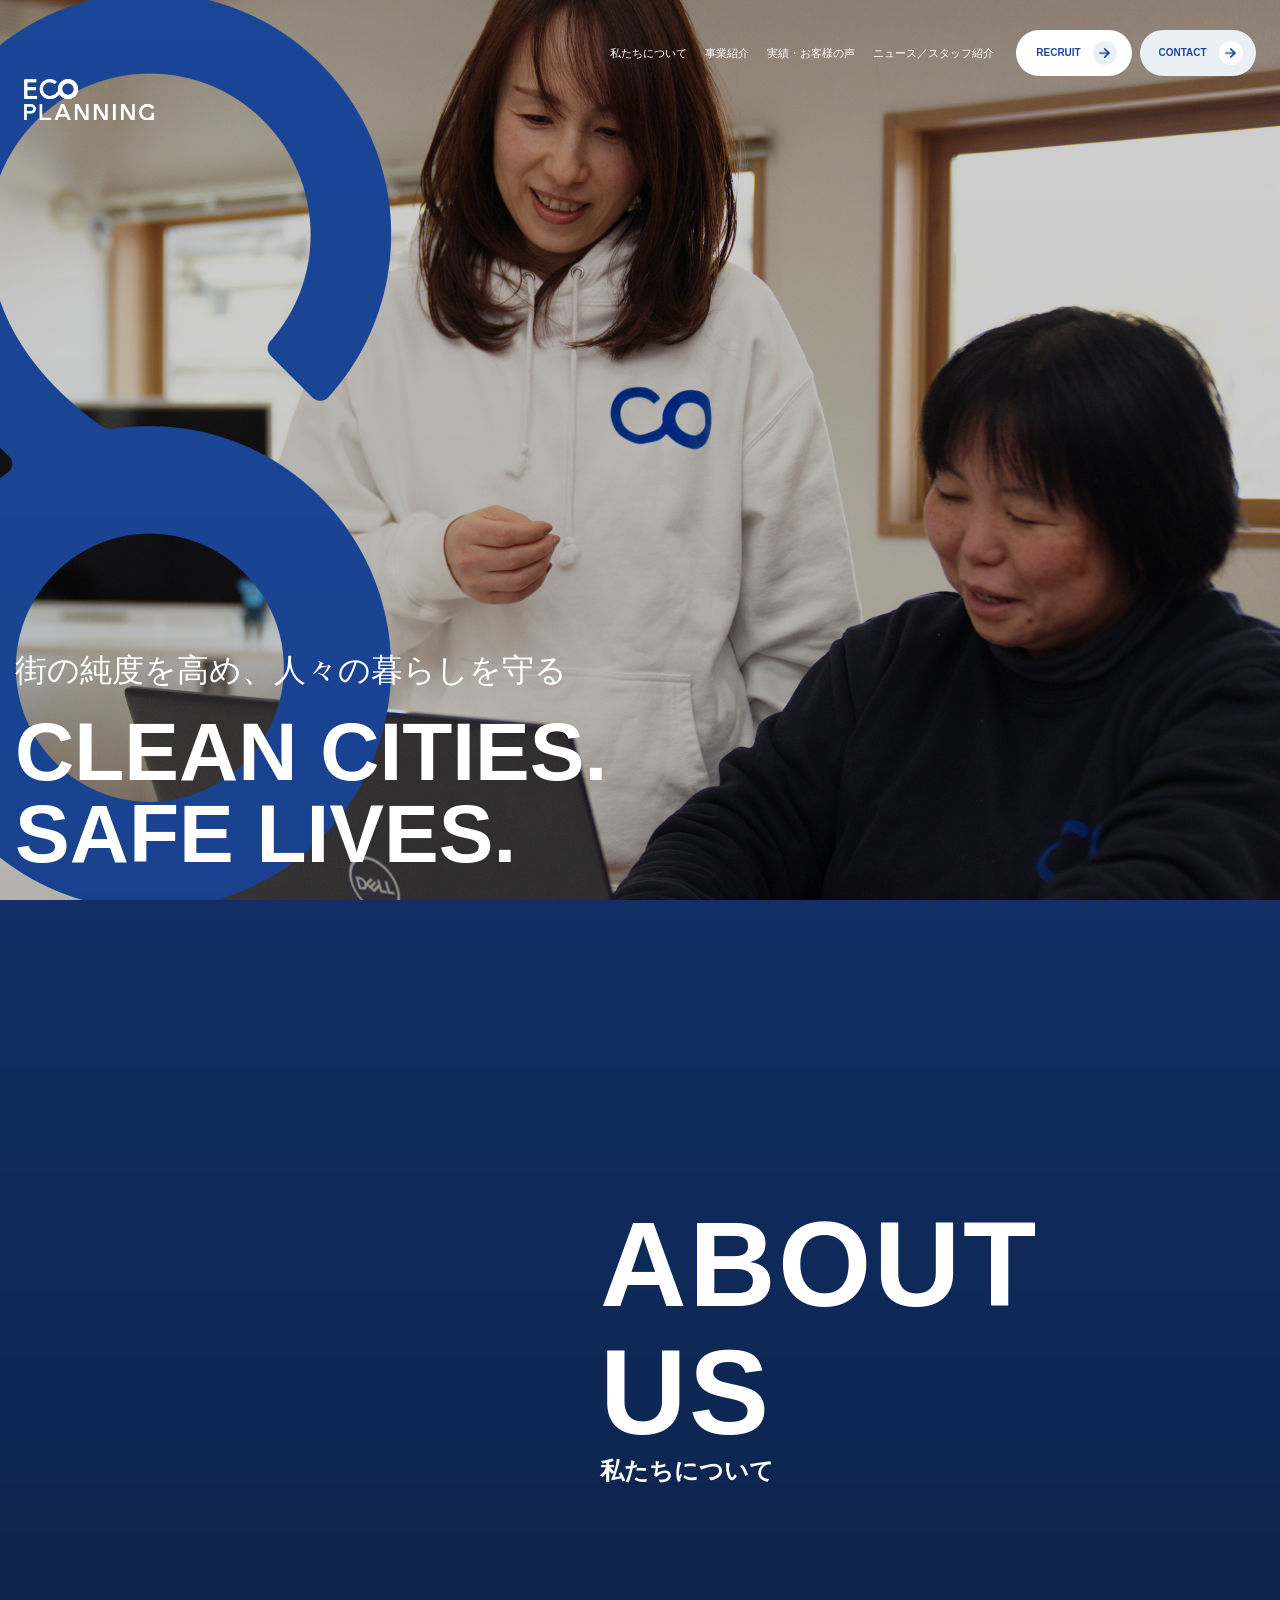
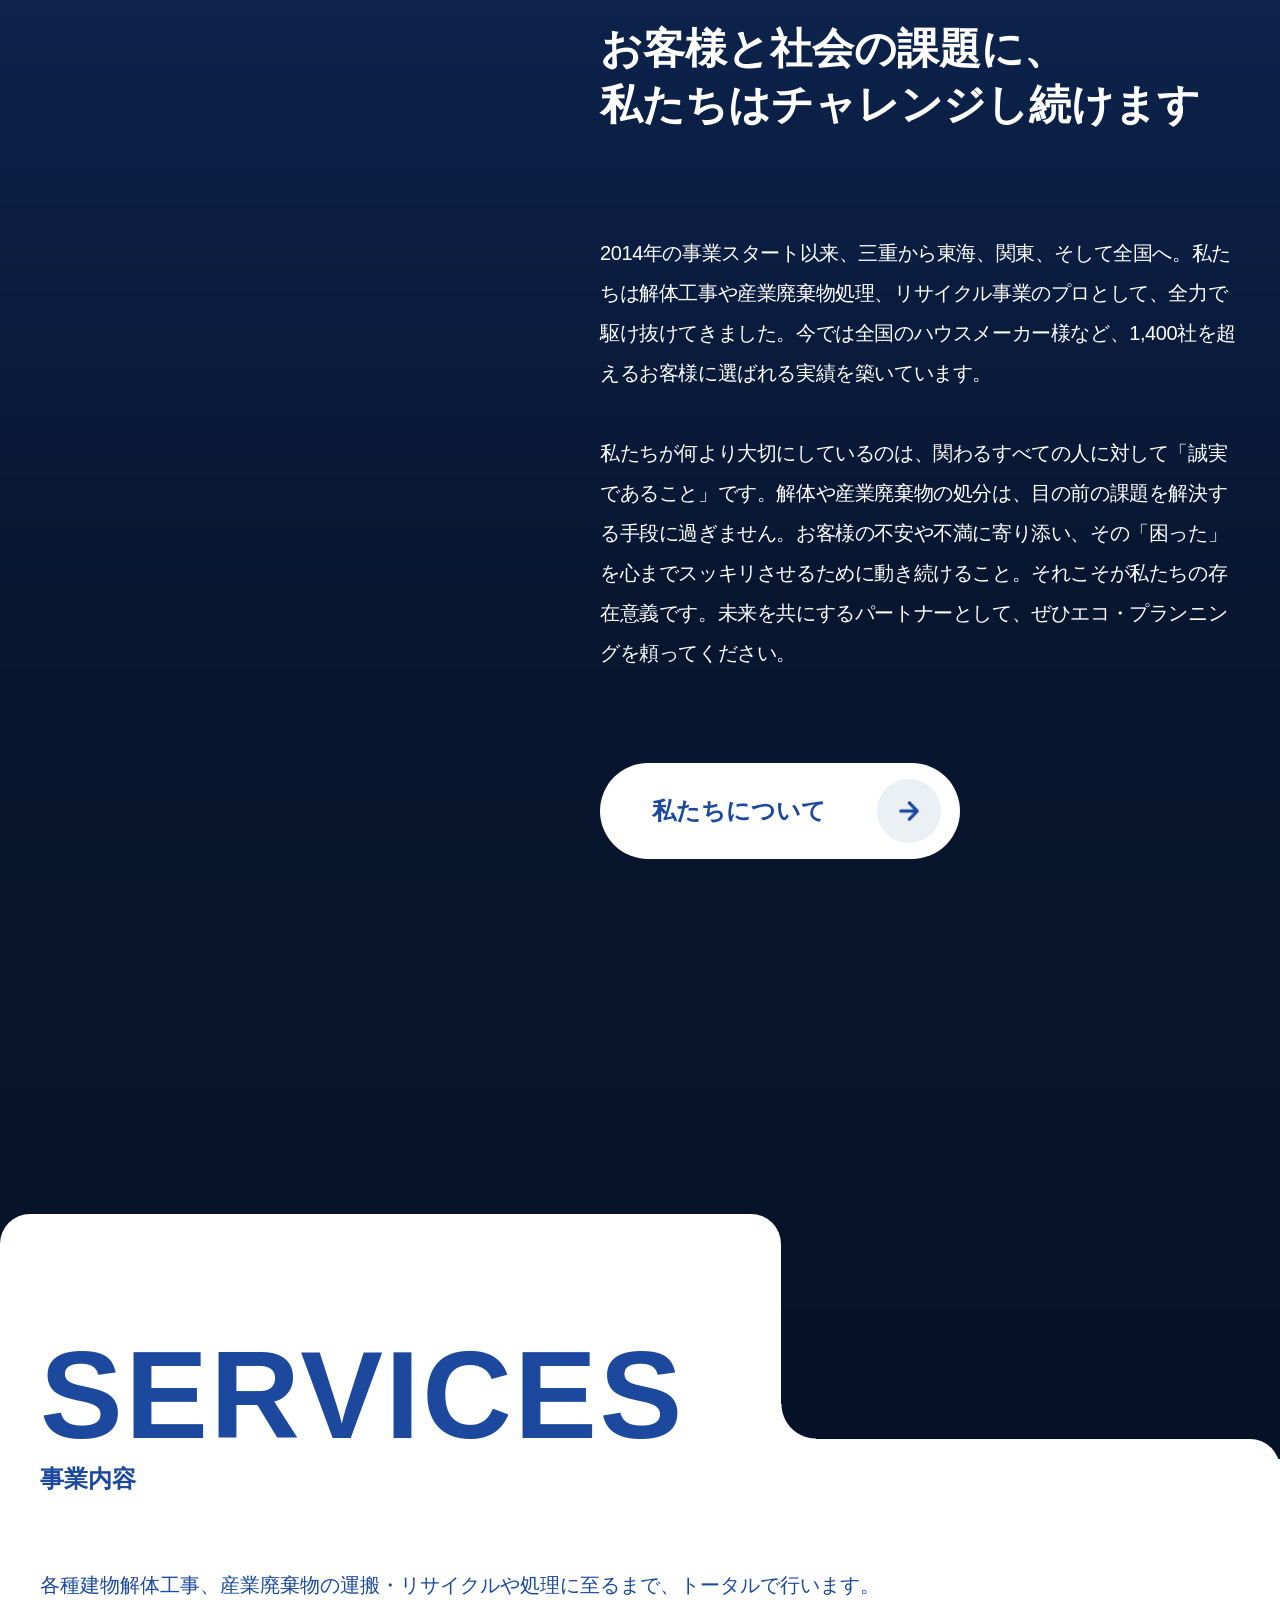
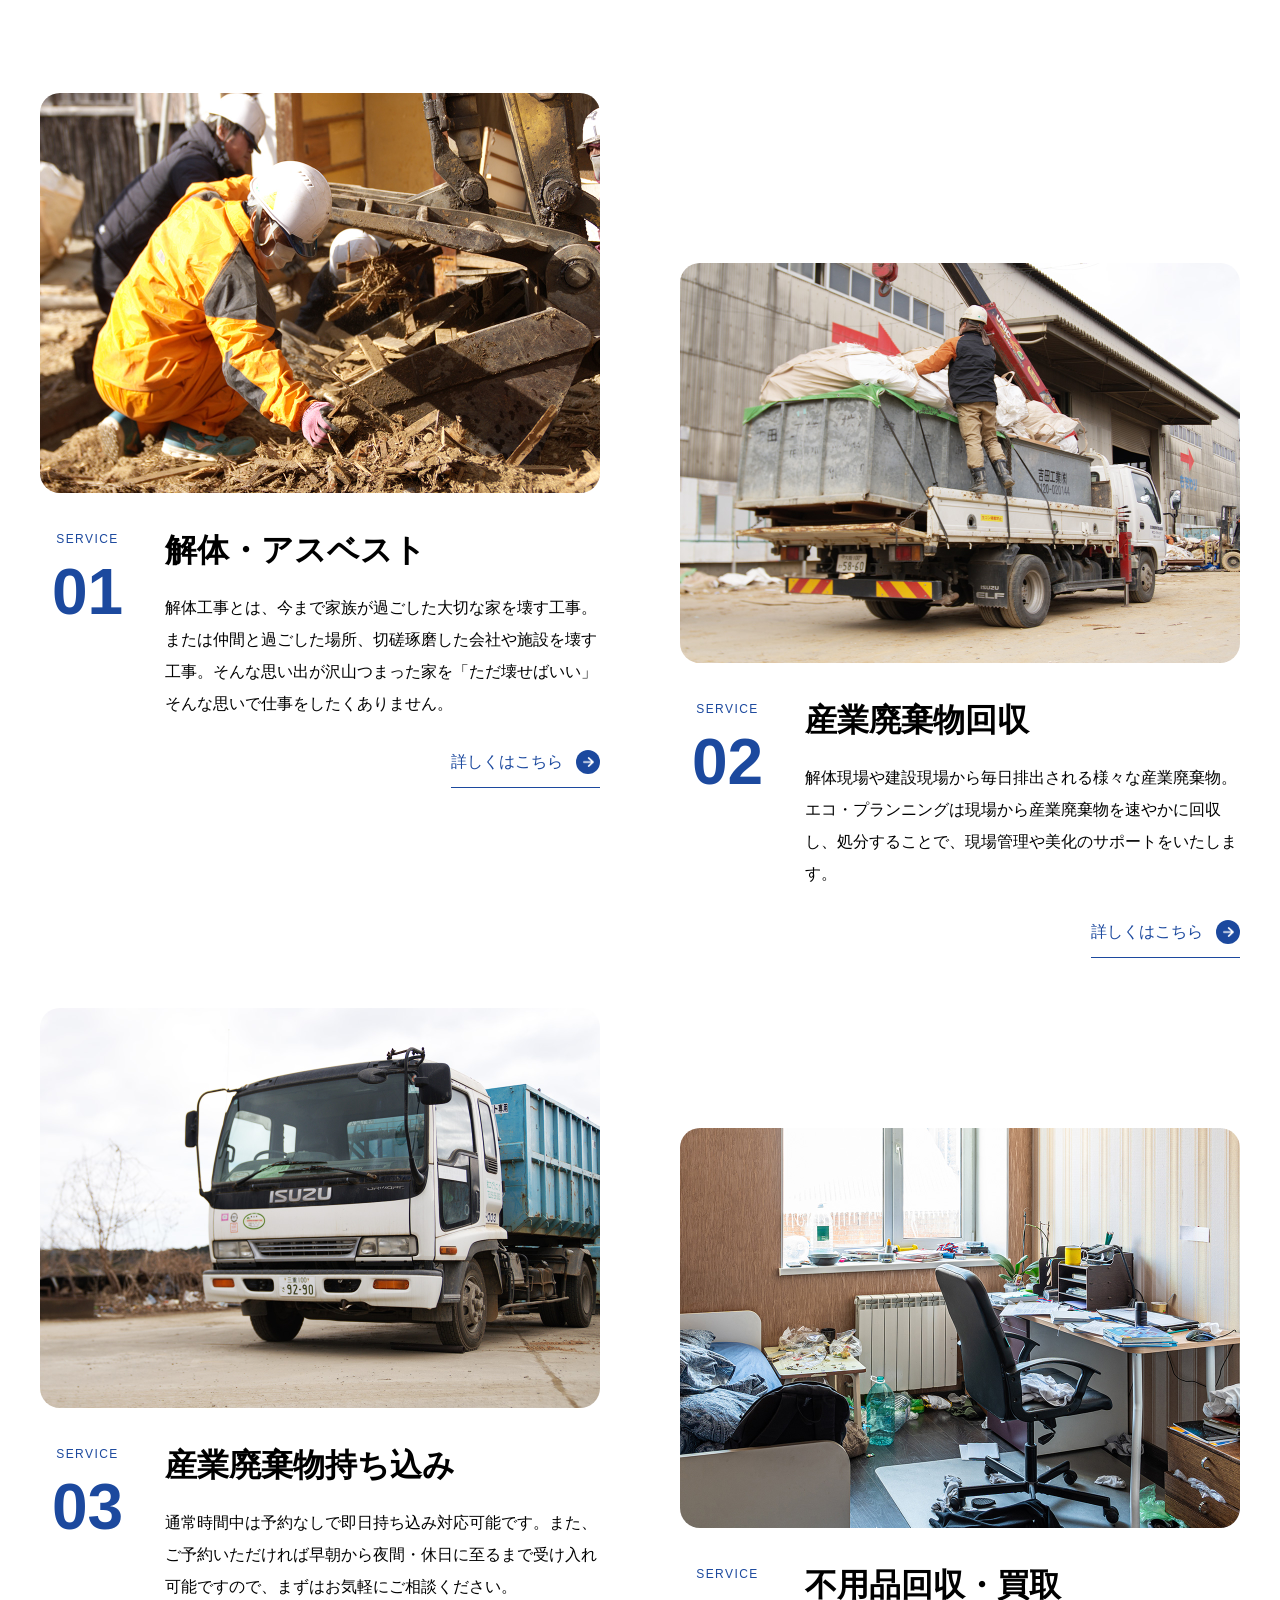
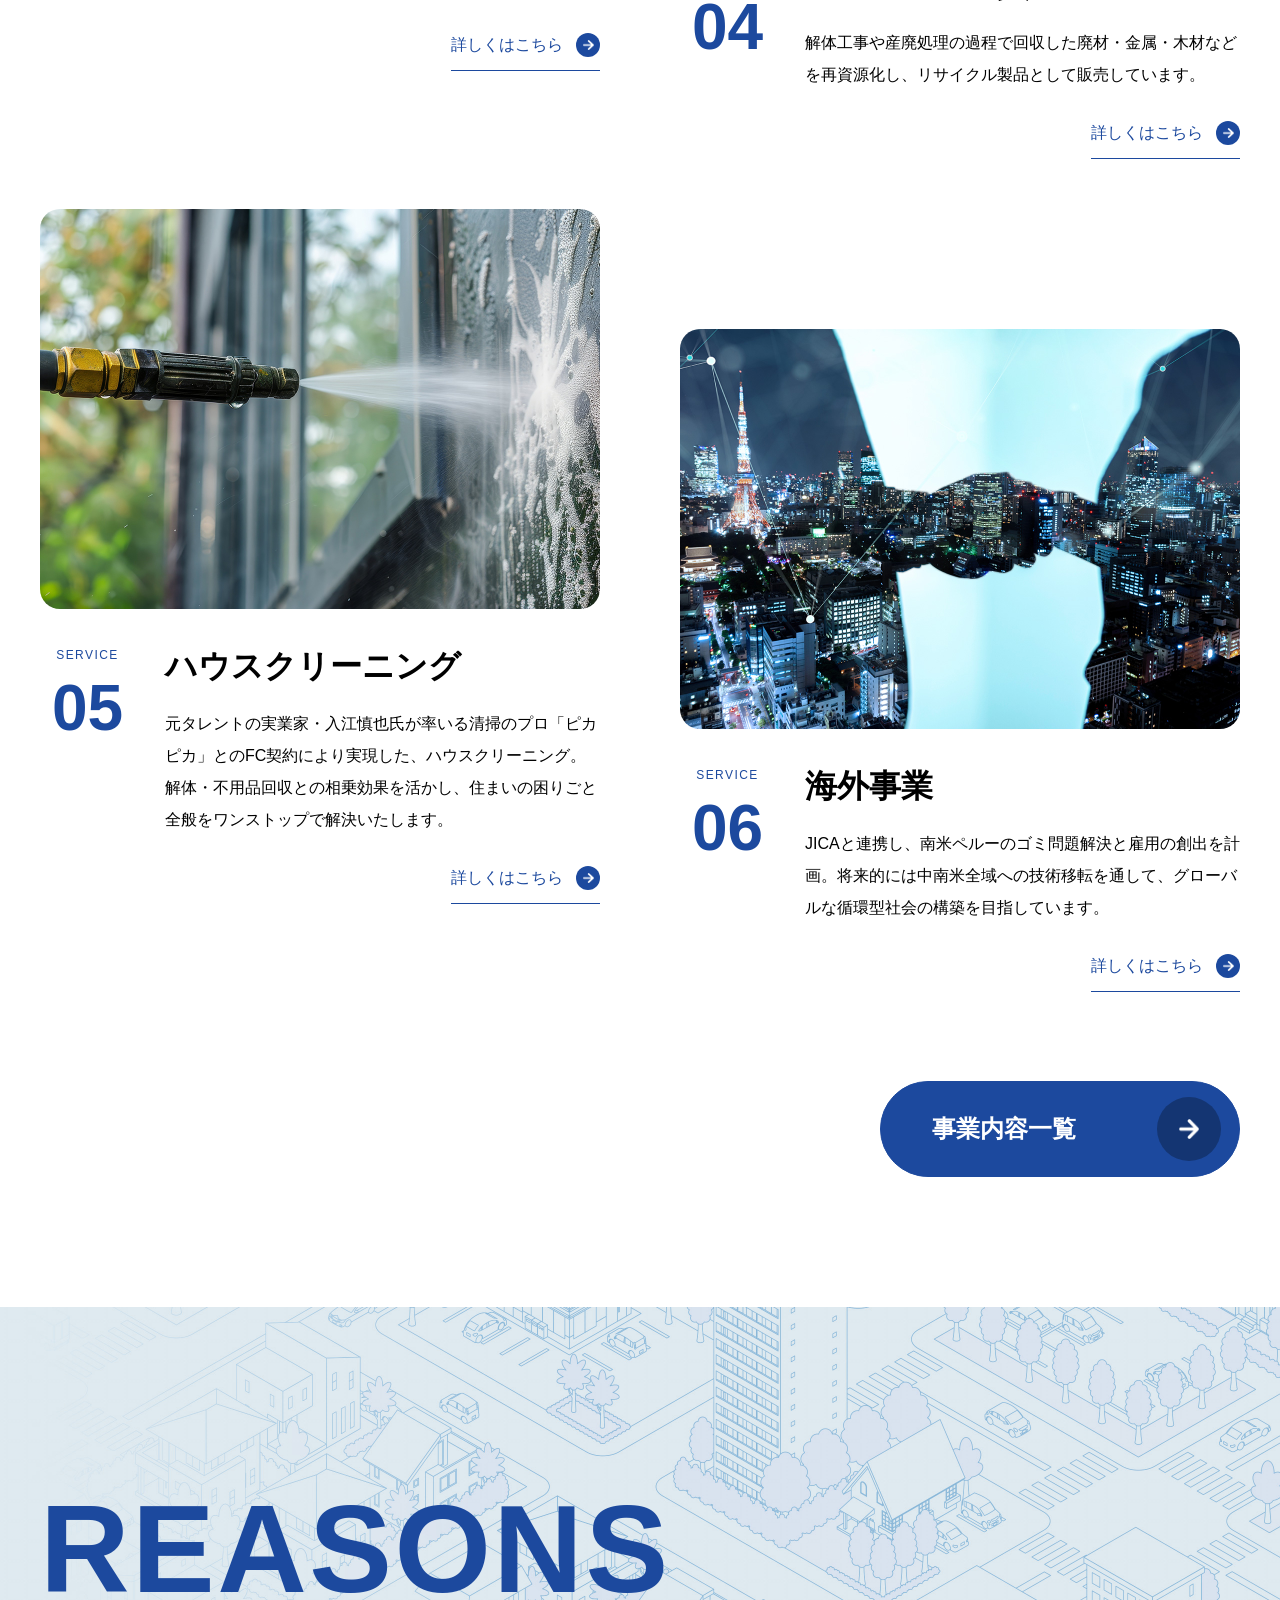
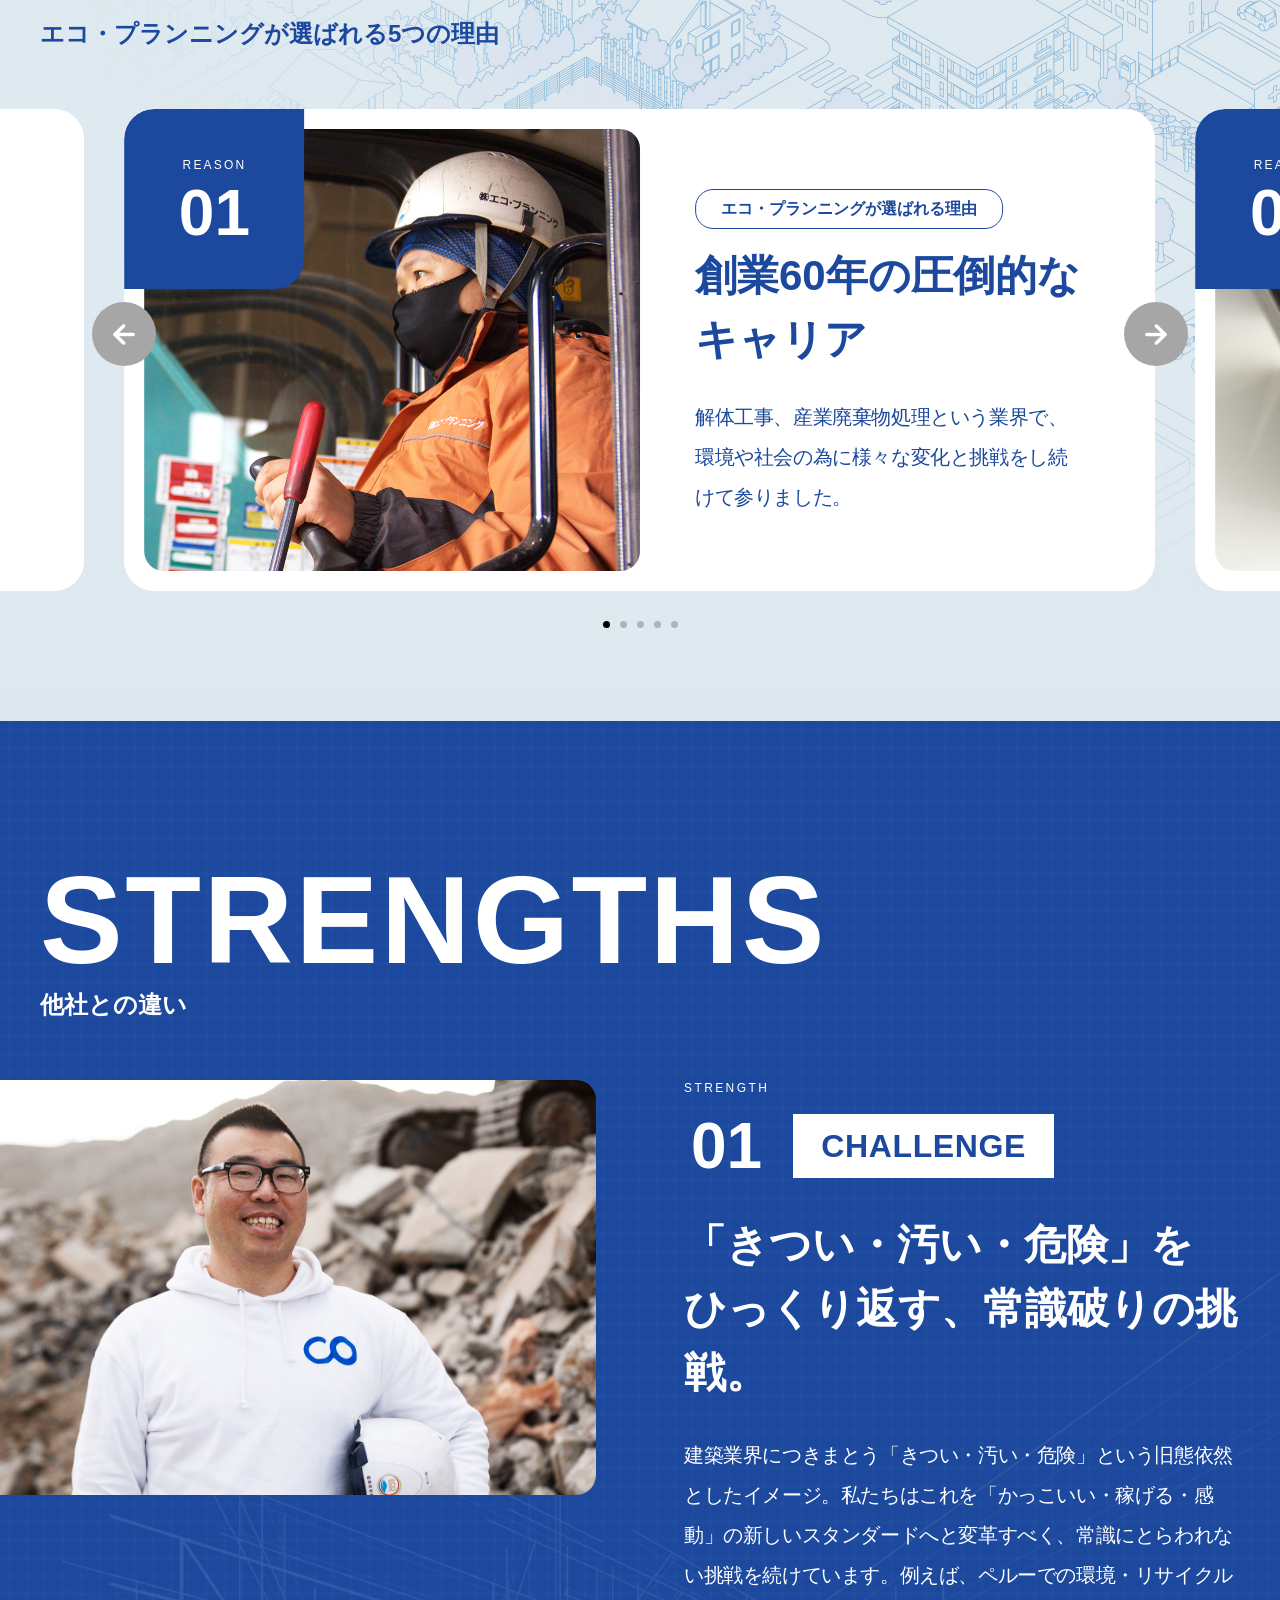
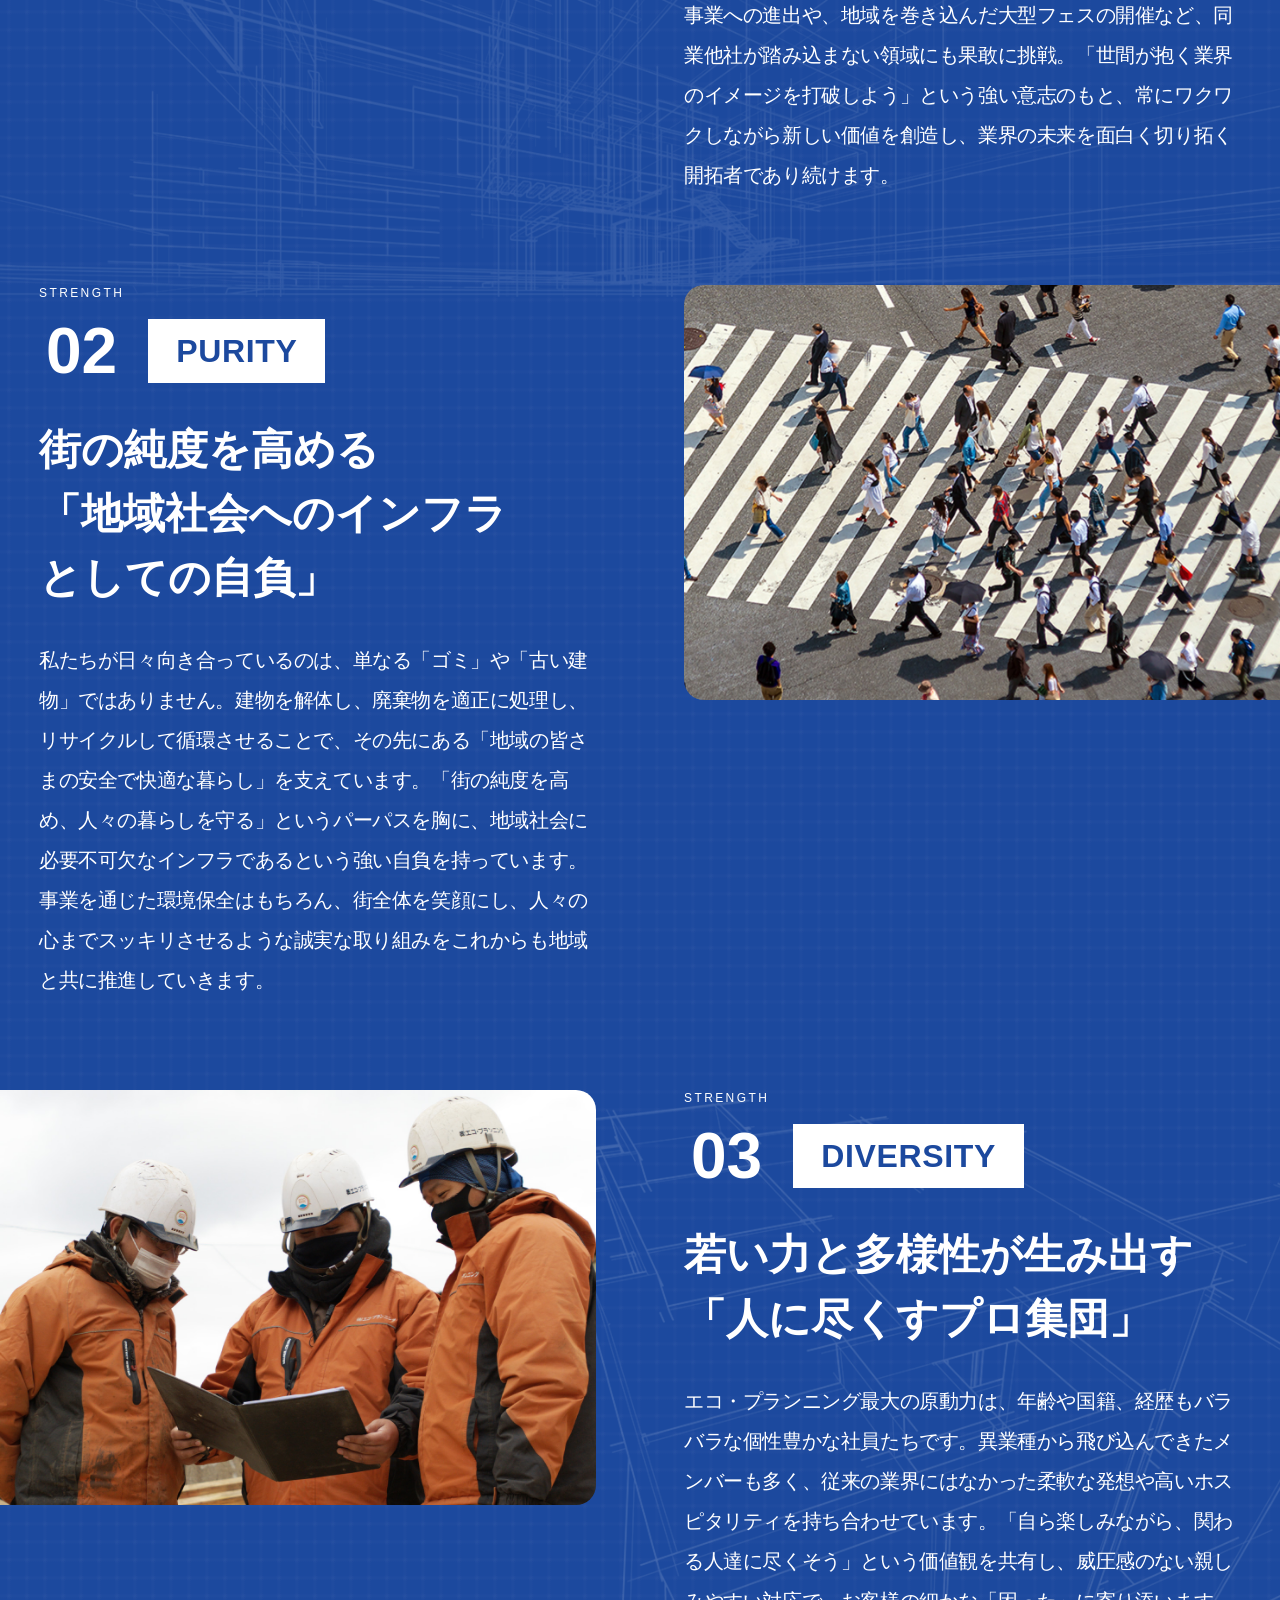
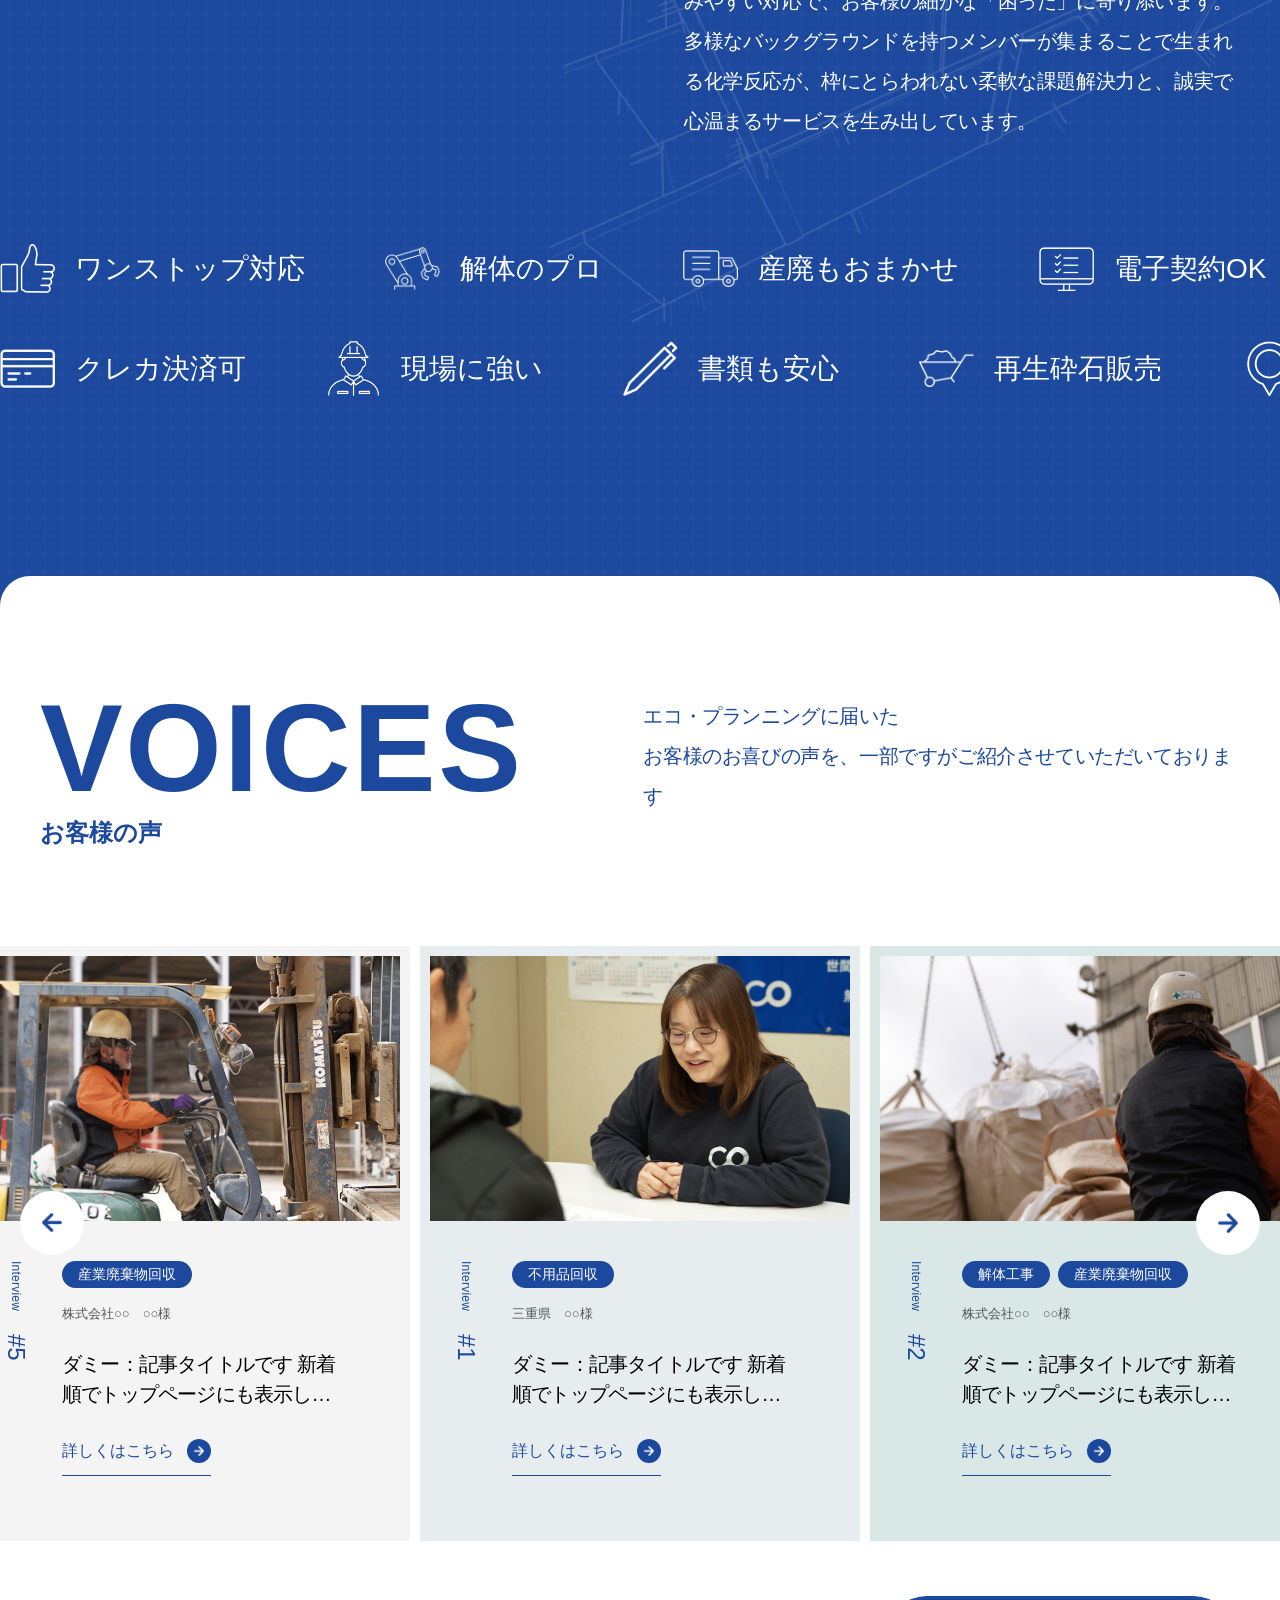
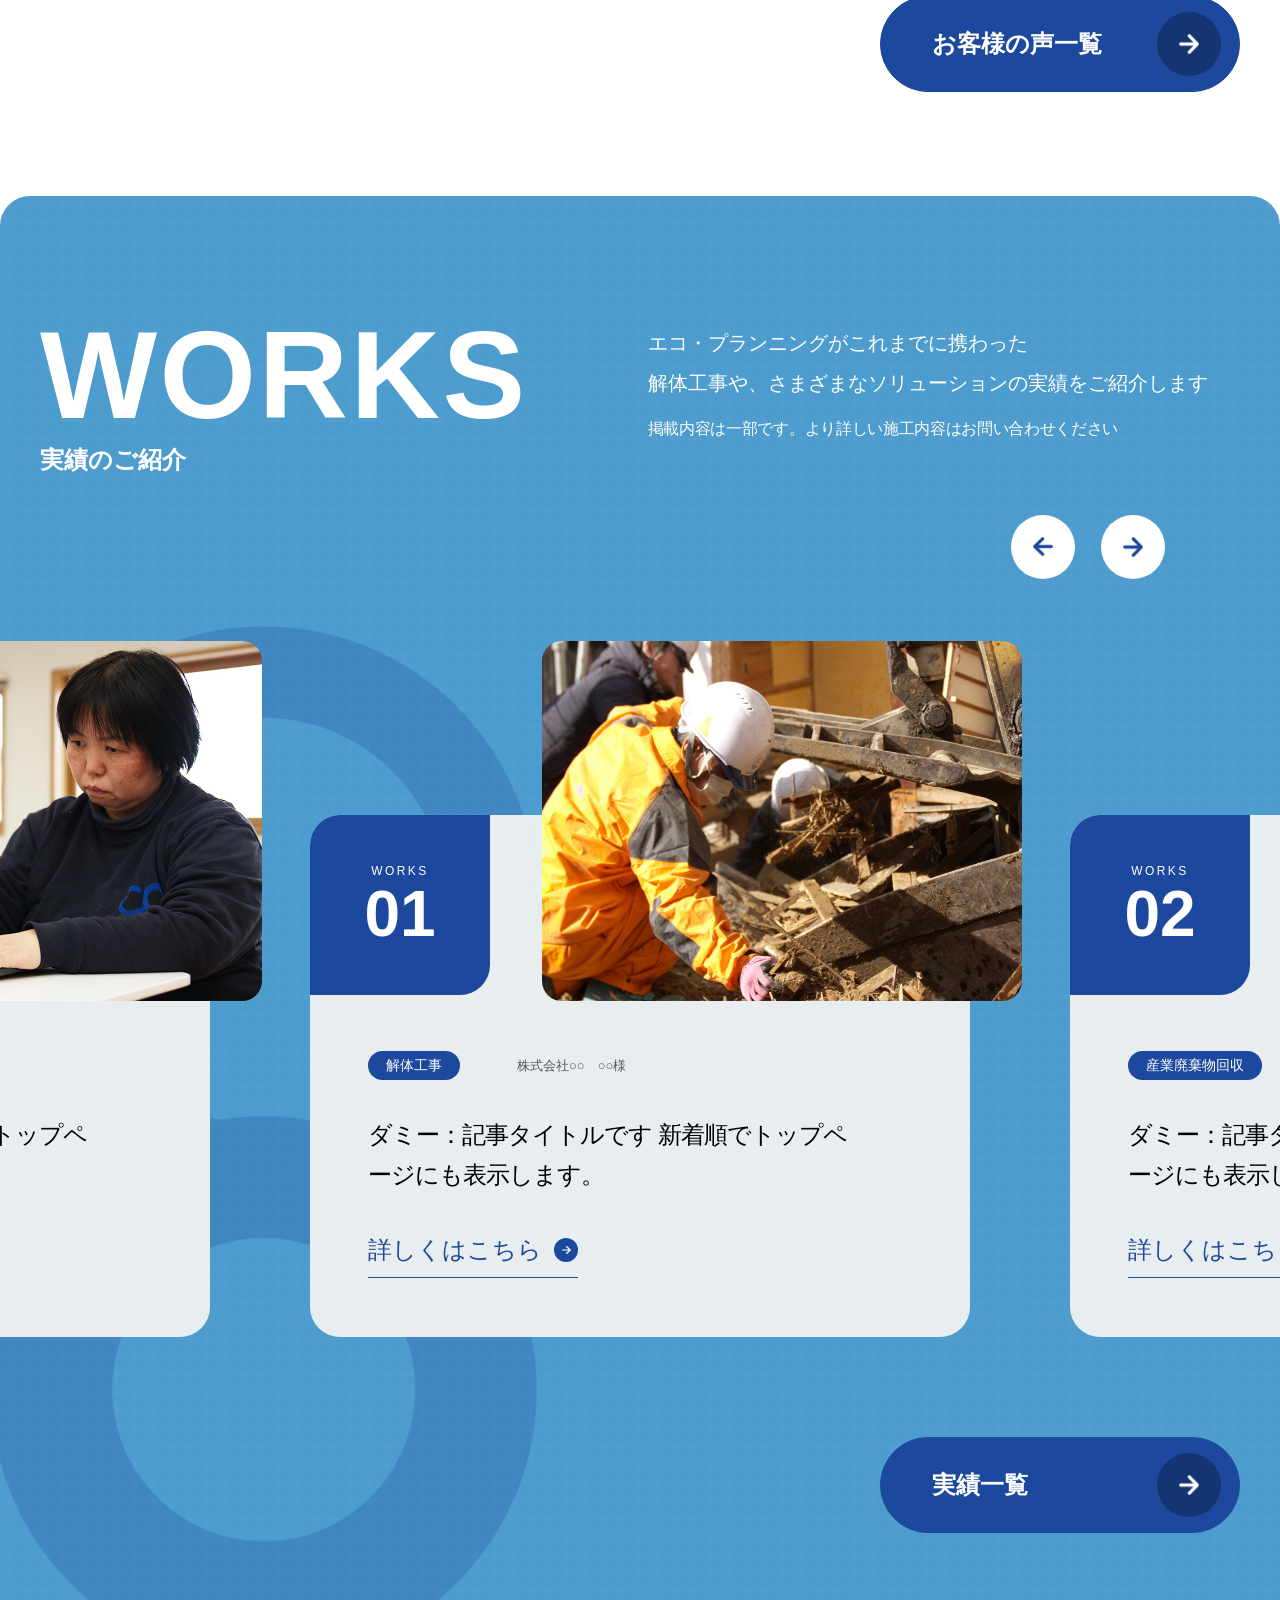
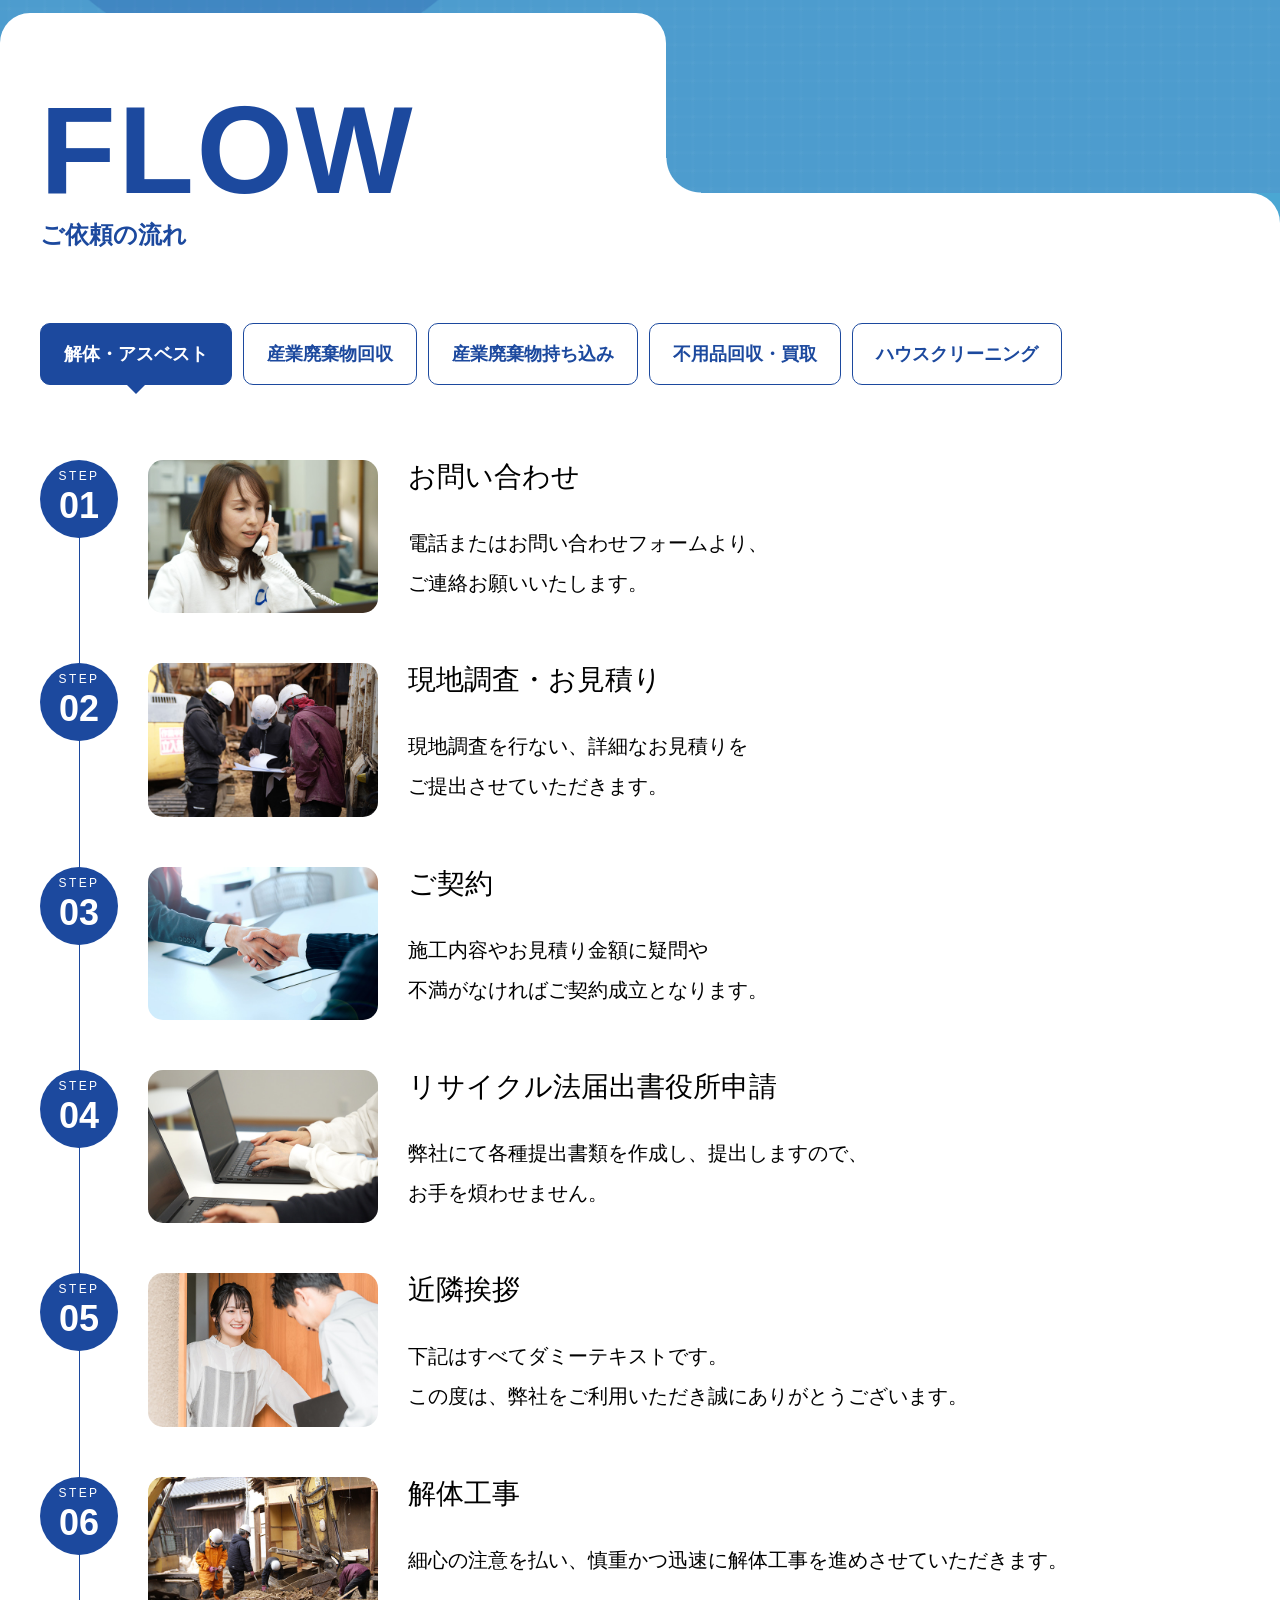
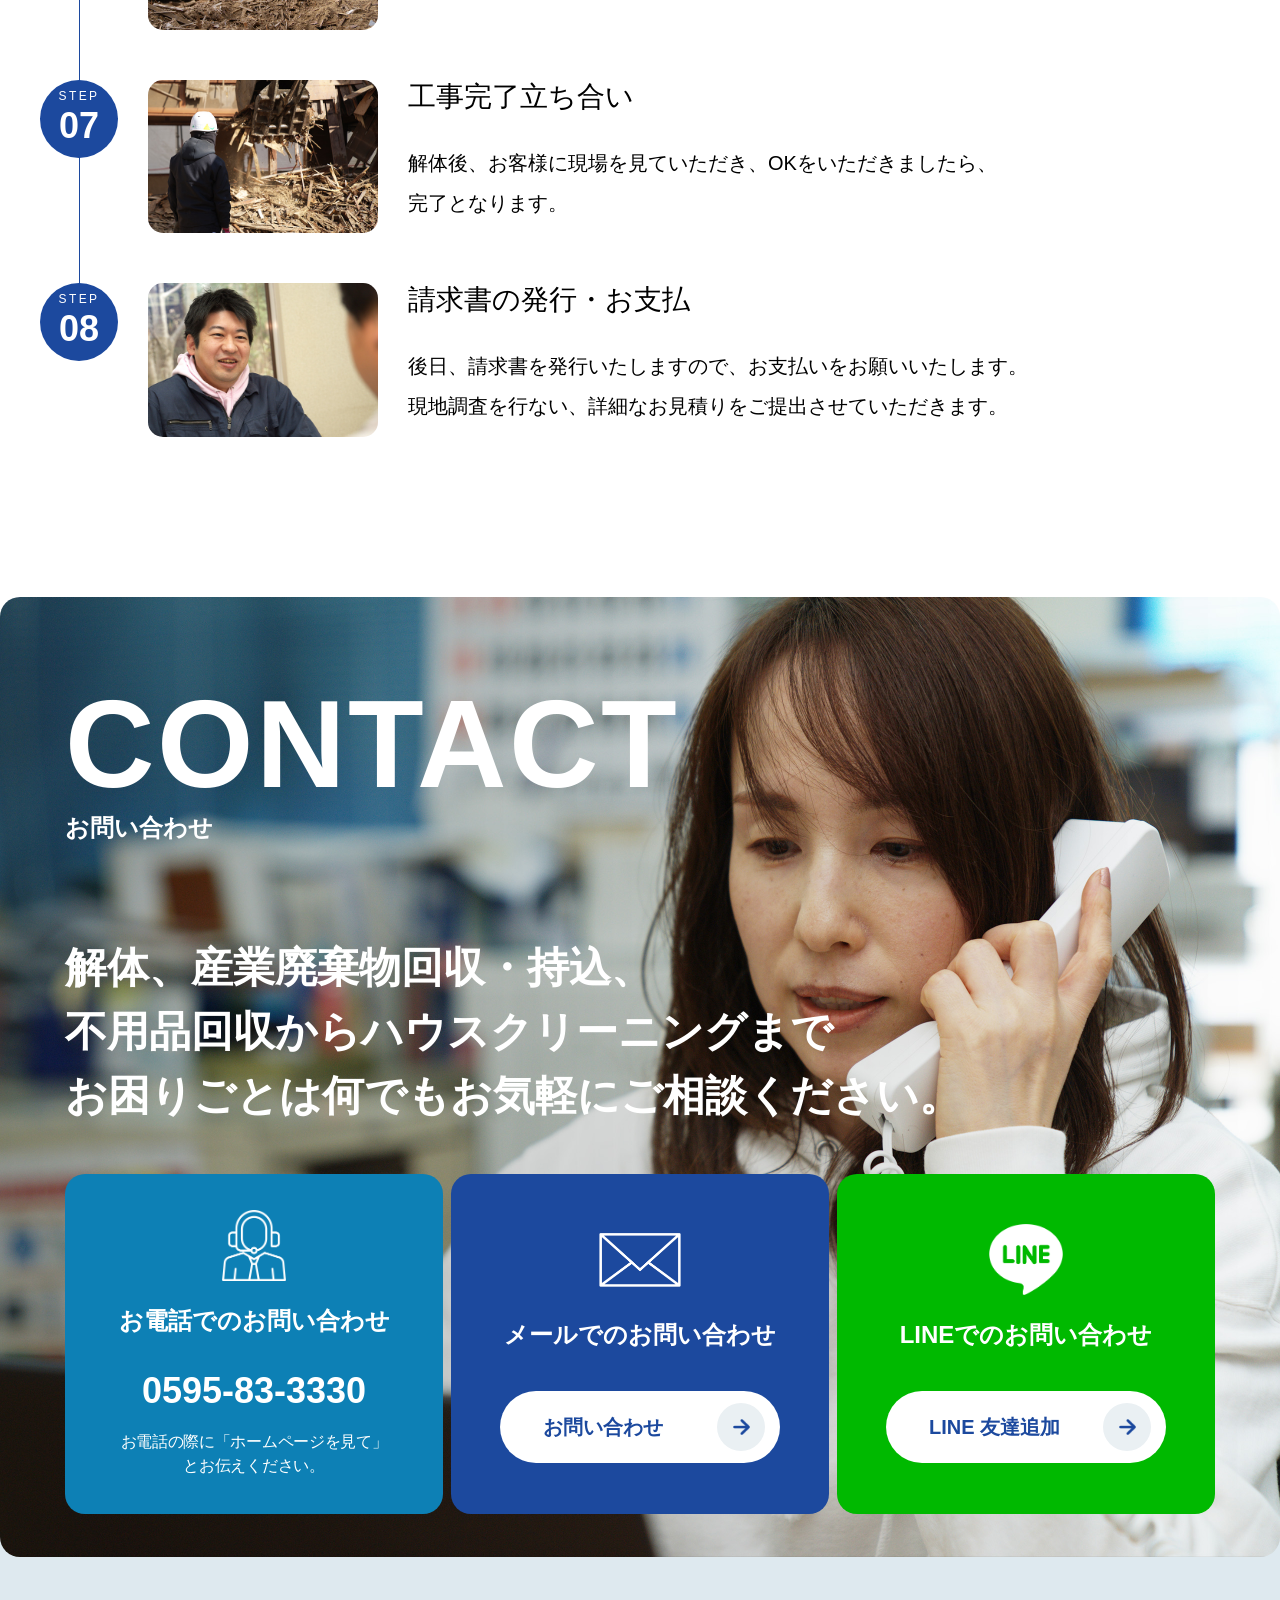
==== commit a094f01b: "会社情報ページを追加" ====
--- a/index.html
+++ b/index.html
@@ -89,15 +89,15 @@
           <div class="top-about__inner inner">
             <div class="top-about__content">
               <div class="top-about__heading">
-                <h2 class="top-about__title site-heading site-heading--section-en">about us</h2>
-                <p class="top-about__subtitle">私たちについて</p>
+                <h2 class="top-about__title">about us</h2>
+                <p class="site-heading-subtitle--default">私たちについて</p>
               </div>
 
               <p class="top-about__lead">お客様と社会の課題に、<br>私たちはチャレンジし続けます</p>
 
               <div class="top-about__texts">
                 <p class="top-about__text">2014年の事業スタート以来、三重から東海、関東、そして全国へ。私たちは解体工事や産業廃棄物処理、リサイクル事業のプロとして、全力で駆け抜けてきました。今では全国のハウスメーカー様など、1,400社を超えるお客様に選ばれる実績を築いています。</p>
-                <p class="top-about__text">私たちが何より大切にしているのは、関わるすべての人に対して「誠実であること」です。解体や産業廃棄物の処分は、目の前の課題を解決する手段に過ぎません。お客様の不安や不満に寄り添い、その「困った」を心までスッキリさせるために力を続けること。それこそが私たちの存在意義です。未来を共につくるパートナーとして、ぜひエコ・プランニングを頼ってください。</p>
+                <p class="top-about__text">私たちが何より大切にしているのは、関わるすべての人に対して「誠実であること」です。解体や産業廃棄物の処分は、目の前の課題を解決する手段に過ぎません。お客様の不安や不満に寄り添い、その「困った」を心までスッキリさせるために動き続けること。それこそが私たちの存在意義です。未来を共にするパートナーとして、ぜひエコ・プランニングを頼ってください。</p>
               </div>
 
               <a class="site-wide-button site-wide-button--white top-about__button" href="#">
@@ -116,8 +116,8 @@
       <div class="site-raised-panel top-services__panel">
         <div class="top-services__inner inner">
           <div class="top-services__heading">
-            <h2 class="top-services__title site-heading site-heading--section-en">services</h2>
-            <p class="top-services__subtitle">事業内容</p>
+            <h2 class="top-services__title site-heading--section-en">services</h2>
+            <p class="top-services__subtitle site-heading-subtitle--default">事業内容</p>
           </div>
 
           <p class="top-services__lead">各種建物解体工事、産業廃棄物の運搬・リサイクルや処理に至るまで、トータルで行います。</p>
@@ -125,7 +125,7 @@
           <ol class="top-services__list">
             <li class="top-services__item">
               <div class="top-services__image">
-                <img src="./img/service/service-demolition.jpg" alt="解体工事を行うスタッフ">
+                <img src="./img/top/service-01.jpg" alt="解体工事を行うスタッフ">
               </div>
               <div class="top-services__item-body">
                 <div class="top-services__number">
@@ -134,7 +134,7 @@
                 </div>
                 <div class="top-services__item-content">
                   <h3 class="top-services__item-title">解体・アスベスト</h3>
-                  <p class="top-services__item-text">解体工事とは、今まで家族が過ごした大切な家を壊す工事。または仲間と過ごした場所、快適に過ごした会社や施設を壊す工事。そんな思い出が沢山つまった家を「ただ壊せばいい」そんな思いで仕事をしたくありません。</p>
+                  <p class="top-services__item-text">解体工事とは、今まで家族が過ごした大切な家を壊す工事。または仲間と過ごした場所、切磋琢磨した会社や施設を壊す工事。そんな思い出が沢山つまった家を「ただ壊せばいい」そんな思いで仕事をしたくありません。</p>
                   <a class="top-services__item-link" href="#">
                     <span>詳しくはこちら</span>
                     <span class="site-arrow-icon top-services__item-link-icon" aria-hidden="true">
@@ -147,7 +147,7 @@
 
             <li class="top-services__item">
               <div class="top-services__image">
-                <img src="./img/service/service-collection.jpg" alt="産業廃棄物を回収する作業車">
+                <img src="./img/top/service-02.jpg" alt="産業廃棄物を回収する作業車">
               </div>
               <div class="top-services__item-body">
                 <div class="top-services__number">
@@ -169,7 +169,7 @@
 
             <li class="top-services__item">
               <div class="top-services__image">
-                <img src="./img/service/service-drop-off.jpg" alt="産業廃棄物を運搬するトラック">
+                <img src="./img/top/service-03.jpg" alt="産業廃棄物を運搬するトラック">
               </div>
               <div class="top-services__item-body">
                 <div class="top-services__number">
@@ -191,7 +191,7 @@
 
             <li class="top-services__item">
               <div class="top-services__image">
-                <img src="./img/service/service-unwanted-items.jpg" alt="不用品回収前の室内">
+                <img src="./img/top/service-04.jpg" alt="不用品回収前の室内">
               </div>
               <div class="top-services__item-body">
                 <div class="top-services__number">
@@ -200,7 +200,7 @@
                 </div>
                 <div class="top-services__item-content">
                   <h3 class="top-services__item-title">不用品回収・買取</h3>
-                  <p class="top-services__item-text">解体工事や産廃処理の過程で回収した廃材・金属・木材などを再資源化し、リサイクル商品として販売しています。</p>
+                  <p class="top-services__item-text">解体工事や産廃処理の過程で回収した廃材・金属・木材などを再資源化し、リサイクル製品として販売しています。</p>
                   <a class="top-services__item-link" href="#">
                     <span>詳しくはこちら</span>
                     <span class="site-arrow-icon top-services__item-link-icon" aria-hidden="true">
@@ -213,7 +213,7 @@
 
             <li class="top-services__item">
               <div class="top-services__image">
-                <img src="./img/service/service-house-cleaning.jpg" alt="ハウスクリーニングの様子">
+                <img src="./img/top/service-05.jpg" alt="ハウスクリーニングの様子">
               </div>
               <div class="top-services__item-body">
                 <div class="top-services__number">
@@ -235,7 +235,7 @@
 
             <li class="top-services__item">
               <div class="top-services__image">
-                <img src="./img/service/service-overseas.jpg" alt="都市と握手を組み合わせたイメージ">
+                <img src="./img/top/service-06.jpg" alt="都市と握手を組み合わせたイメージ">
               </div>
               <div class="top-services__item-body">
                 <div class="top-services__number">
@@ -244,7 +244,8 @@
                 </div>
                 <div class="top-services__item-content">
                   <h3 class="top-services__item-title">海外事業</h3>
-                  <p class="top-services__item-text">JICAと連携し、南米ペルーのゴミ問題解決と雇用の創出を計画。将来的には中南米全域への技術移転を通して、グローバルな循環型社会の構築を目指しています。</p>
+                  <p class="top-services__item-text">JICAと連携し、南米ペルーのゴミ問題解決と雇用の創出を計画。将来的には中南米全域への技術移転を通して、グローバルな循環型社会の構築を目指しています。
+                  </p>
                   <a class="top-services__item-link" href="#">
                     <span>詳しくはこちら</span>
                     <span class="site-arrow-icon top-services__item-link-icon" aria-hidden="true">
@@ -268,8 +269,8 @@
 
     <section class="top-reasons">
       <div class="top-reasons__heading inner">
-        <h2 class="top-reasons__title site-heading site-heading--section-en">reasons</h2>
-        <p class="top-reasons__subtitle">エコ・プランニングが選ばれる5つの理由</p>
+        <h2 class="top-reasons__title site-heading--section-en">reasons</h2>
+        <p class="top-reasons__subtitle site-heading-subtitle--default">エコ・プランニングが選ばれる5つの理由</p>
       </div>
 
       <div class="swiper top-reasons__slider js-top-reasons-slider">
@@ -281,7 +282,7 @@
                 <span class="top-reasons__number-value">01</span>
               </div>
               <div class="top-reasons__image">
-                <img src="./img/service-industrial-waste/feature-trust.jpg" alt="重機を操作するスタッフ">
+                <img src="./img/top/reason-01.jpg" alt="重機を操作するスタッフ">
               </div>
               <div class="top-reasons__content">
                 <p class="top-reasons__tag">エコ・プランニングが選ばれる理由</p>
@@ -298,7 +299,7 @@
                 <span class="top-reasons__number-value">02</span>
               </div>
               <div class="top-reasons__image">
-                <img src="./img/common/flow-document-application.jpg" alt="パソコンを使用するスタッフ">
+                <img src="./img/top/reason-02.jpg" alt="パソコンを使用するスタッフ">
               </div>
               <div class="top-reasons__content">
                 <p class="top-reasons__tag">エコ・プランニングが選ばれる理由</p>
@@ -315,7 +316,7 @@
                 <span class="top-reasons__number-value">03</span>
               </div>
               <div class="top-reasons__image">
-                <img src="./img/service-demolition/aftercare.jpg" alt="現場で働く3名のスタッフ">
+                <img src="./img/top/reason-03.jpg" alt="現場で働く3名のスタッフ">
               </div>
               <div class="top-reasons__content">
                 <p class="top-reasons__tag">エコ・プランニングが選ばれる理由</p>
@@ -332,7 +333,7 @@
                 <span class="top-reasons__number-value">04</span>
               </div>
               <div class="top-reasons__image">
-                <img src="./img/service-drop-off/feature-factories.jpg" alt="エコ・プランニングの処理工場">
+                <img src="./img/top/reason-04.jpg" alt="エコ・プランニングの処理工場">
               </div>
               <div class="top-reasons__content">
                 <p class="top-reasons__tag">エコ・プランニングが選ばれる理由</p>
@@ -349,7 +350,7 @@
                 <span class="top-reasons__number-value">05</span>
               </div>
               <div class="top-reasons__image">
-                <img src="./img/service-industrial-waste/feature-demolition.jpg" alt="フォークリフトを操作するスタッフ">
+                <img src="./img/top/reason-05.jpg" alt="フォークリフトを操作するスタッフ">
               </div>
               <div class="top-reasons__content">
                 <p class="top-reasons__tag">エコ・プランニングが選ばれる理由</p>
@@ -360,8 +361,12 @@
           </article>
         </div>
 
-        <button class="top-reasons__navigation top-reasons__navigation--prev" type="button" aria-label="前の理由を表示">←</button>
-        <button class="top-reasons__navigation top-reasons__navigation--next" type="button" aria-label="次の理由を表示">→</button>
+        <button class="top-reasons__navigation top-reasons__navigation--prev" type="button" aria-label="前の理由を表示">
+          <img src="./img/common/arrow-white.png" alt="">
+        </button>
+        <button class="top-reasons__navigation top-reasons__navigation--next" type="button" aria-label="次の理由を表示">
+          <img src="./img/common/arrow-white.png" alt="">
+        </button>
         <div class="swiper-pagination top-reasons__pagination"></div>
       </div>
     </section>
@@ -370,10 +375,10 @@
       <img class="top-strengths__pattern top-strengths__pattern--01" src="./img/top/strength-pattern-01.png" alt="" aria-hidden="true">
       <img class="top-strengths__pattern top-strengths__pattern--02" src="./img/top/strength-pattern-02.png" alt="" aria-hidden="true">
 
-      <div class="top-strengths__inner inner">
-        <div class="top-strengths__heading">
-          <h2 class="top-strengths__title site-heading site-heading--section-en">strengths</h2>
-          <p class="top-strengths__subtitle">他社との違い</p>
+      <div class="top-strengths__inner">
+        <div class="top-strengths__heading inner">
+          <h2 class="top-strengths__title site-heading--section-en">strengths</h2>
+          <p class="top-strengths__subtitle site-heading-subtitle--default">他社との違い</p>
         </div>
 
         <ol class="top-strengths__list">
@@ -390,7 +395,7 @@
                 <span class="top-strengths__keyword">challenge</span>
               </div>
               <h3 class="top-strengths__item-title">「きつい・汚い・危険」を<br>ひっくり返す、常識破りの挑戦。</h3>
-              <p class="top-strengths__text">建築業界につきまとう「きつい・汚い・危険」という旧態依然としたイメージ。私たちはこれを「かっこいい・稼げる・感動」の新しいスタンダードへと変革すべく、常識にとらわれない挑戦を続けています。例えば、ペルーでの環境・リサイクル事業への進出や、地域を巻き込んだ大型フェスの開催など、同業他社が踏み込まない領域にも果敢に挑戦。「世間が抱く業界のイメージを打破しよう」という強い意志のもと、常にワクワクしながら新しい価値を創造し、業界の未来を面白く切り拓く開拓者であり続けます。</p>
+              <p class="top-strengths__text">建築業界につきまとう「きつい・汚い・危険」という旧態依然としたイメージ。私たちはこれを「かっこいい・稼げる・感動」の新しいスタンダードへと変革すべく、常識にとらわれない挑戦を続けています。例えば、ペルーでの環境・リサイクル事業への進出や、地域を巻き込んだ大型フェスの開催など、同業他社が踏み込まない領域にも果敢に挑戦。「世間が抱く業界のイメージを打破しよう」という強い意志のもと、常にワクワクしながら新しい価値を創造し、業界の未来を面白く切り拓く開拓者であり続けます。		</p>
             </div>
           </li>
 
@@ -404,7 +409,7 @@
                 <span class="top-strengths__keyword">purity</span>
               </div>
               <h3 class="top-strengths__item-title">街の純度を高める<br>「地域社会へのインフラ<br>としての自負」</h3>
-              <p class="top-strengths__text">私たちが日々向き合っているのは、単なる「ゴミ」や「古い建物」ではありません。建物を解体し、廃棄物を適正に処理しリサイクルして循環させることで、その先にある「地域の皆さまの安全で快適な暮らし」を支えています。「街の純度を高め、人々の暮らしを守る」というパーパスを胸に、地域社会に必要不可欠なインフラであるという強い自負を持っています。</p>
+              <p class="top-strengths__text">私たちが日々向き合っているのは、単なる「ゴミ」や「古い建物」ではありません。建物を解体し、廃棄物を適正に処理し、リサイクルして循環させることで、その先にある「地域の皆さまの安全で快適な暮らし」を支えています。「街の純度を高め、人々の暮らしを守る」というパーパスを胸に、地域社会に必要不可欠なインフラであるという強い自負を持っています。事業を通じた環境保全はもちろん、街全体を笑顔にし、人々の心までスッキリさせるような誠実な取り組みをこれからも地域と共に推進していきます。</p>
             </div>
             <div class="top-strengths__image">
               <img src="./img/top/strength-02.jpg" alt="街を行き交う人々">
@@ -413,7 +418,7 @@
 
           <li class="top-strengths__item">
             <div class="top-strengths__image">
-              <img src="./img/service/fv.jpg" alt="現場で打ち合わせを行うスタッフ">
+              <img src="./img/top/strength-03.jpg" alt="現場で打ち合わせを行うスタッフ">
             </div>
             <div class="top-strengths__content">
               <div class="top-strengths__label">
@@ -424,7 +429,7 @@
                 <span class="top-strengths__keyword">diversity</span>
               </div>
               <h3 class="top-strengths__item-title">若い力と多様性が生み出す<br>「人に尽くすプロ集団」</h3>
-              <p class="top-strengths__text">エコ・プランニング最大の原動力は、年齢や国籍、経歴もバラバラな個性豊かな社員たちです。異業種から飛び込んできたメンバーも多く、従来の業界にはなかった柔軟な発想や高いホスピタリティを持ち合わせています。「自ら楽しみながら、関わる人達に尽くそう」という価値観を共有し、既成概念のない親しみやすい対応で、お客様の細かな「困った」に寄り添います。多様なバックグラウンドを持つメンバーが集まることで生まれる化学反応が、枠にとらわれない柔軟な課題解決力と、誠実で心温まるサービスを生み出しています。</p>
+              <p class="top-strengths__text">エコ・プランニング最大の原動力は、年齢や国籍、経歴もバラバラな個性豊かな社員たちです。異業種から飛び込んできたメンバーも多く、従来の業界にはなかった柔軟な発想や高いホスピタリティを持ち合わせています。「自ら楽しみながら、関わる人達に尽くそう」という価値観を共有し、威圧感のない親しみやすい対応で、お客様の細かな「困った」に寄り添います。多様なバックグラウンドを持つメンバーが集まることで生まれる化学反応が、枠にとらわれない柔軟な課題解決力と、誠実で心温まるサービスを生み出しています。</p>
             </div>
           </li>
         </ol>
@@ -439,6 +444,8 @@
               <li class="top-strengths__keyword-item"><img src="./img/top/keyword-industrial-waste.png" alt=""><span>産廃もおまかせ</span></li>
               <li class="top-strengths__keyword-item"><img src="./img/top/keyword-contract.png" alt=""><span>電子契約OK</span></li>
               <li class="top-strengths__keyword-item"><img src="./img/top/keyword-disposal-site.png" alt=""><span>自社処分場あり</span></li>
+              <li class="top-strengths__keyword-item"><img src="./img/top/keyword-night-work.png" alt=""><span>夜間工事対応</span></li>
+              <li class="top-strengths__keyword-item"><img src="./img/top/keyword-speed-collection.png" alt=""><span>スピード回収</span></li>
             </ul>
           </div>
         </div>
@@ -451,6 +458,8 @@
               <li class="top-strengths__keyword-item"><img src="./img/top/keyword-documents.png" alt=""><span>書類も安心</span></li>
               <li class="top-strengths__keyword-item"><img src="./img/top/keyword-recycled-stone.png" alt=""><span>再生砕石販売</span></li>
               <li class="top-strengths__keyword-item"><img src="./img/top/keyword-local.png" alt=""><span>地元密着</span></li>
+              <li class="top-strengths__keyword-item"><img src="./img/top/keyword-foreign-language.png" alt=""><span>外国語対応OK</span></li>
+              <li class="top-strengths__keyword-item"><img src="./img/top/keyword-peru.png" alt=""><span>ペルー進出中</span></li>
             </ul>
           </div>
         </div>
@@ -461,8 +470,8 @@
       <div class="top-voices__panel">
         <div class="top-voices__heading inner">
           <div>
-            <h2 class="top-voices__title site-heading site-heading--section-en">voices</h2>
-            <p class="top-voices__subtitle">お客様の声</p>
+            <h2 class="top-voices__title site-heading--section-en">voices</h2>
+            <p class="top-voices__subtitle site-heading-subtitle--default">お客様の声</p>
           </div>
           <p class="top-voices__lead">エコ・プランニングに届いた<br>お客様のお喜びの声を、一部ですがご紹介させていただいております</p>
         </div>
@@ -474,7 +483,7 @@
                 <img src="./img/service-drop-off/feature-total-support.jpg" alt="お客様へのインタビュー">
               </div>
               <div class="top-voices__card-body">
-                <p class="top-voices__number"><span>voice</span><strong>#1</strong></p>
+                <p class="top-voices__number"><span>Interview</span><strong>#1</strong></p>
                 <div class="top-voices__content">
                   <ul class="top-voices__tags">
                     <li>不用品回収</li>
@@ -491,7 +500,7 @@
                 <img src="./img/service-demolition/consultation.jpg" alt="施工を担当したスタッフ">
               </div>
               <div class="top-voices__card-body">
-                <p class="top-voices__number"><span>voice</span><strong>#2</strong></p>
+                <p class="top-voices__number"><span>Interview</span><strong>#2</strong></p>
                 <div class="top-voices__content">
                   <ul class="top-voices__tags">
                     <li>解体工事</li>
@@ -509,7 +518,7 @@
                 <img src="./img/service-drop-off/feature-contract.jpg" alt="お客様対応を行うスタッフ">
               </div>
               <div class="top-voices__card-body">
-                <p class="top-voices__number"><span>voice</span><strong>#3</strong></p>
+                <p class="top-voices__number"><span>Interview</span><strong>#3</strong></p>
                 <div class="top-voices__content">
                   <ul class="top-voices__tags">
                     <li>電子マニフェスト対応代行</li>
@@ -526,7 +535,7 @@
                 <img src="./img/service-drop-off/feature-factories.jpg" alt="産業廃棄物の処理工場">
               </div>
               <div class="top-voices__card-body">
-                <p class="top-voices__number"><span>voice</span><strong>#4</strong></p>
+                <p class="top-voices__number"><span>Interview</span><strong>#4</strong></p>
                 <div class="top-voices__content">
                   <ul class="top-voices__tags">
                     <li>産業廃棄物持込</li>
@@ -543,7 +552,7 @@
                 <img src="./img/service-industrial-waste/feature-demolition.jpg" alt="回収作業を行うスタッフ">
               </div>
               <div class="top-voices__card-body">
-                <p class="top-voices__number"><span>voice</span><strong>#5</strong></p>
+                <p class="top-voices__number"><span>Interview</span><strong>#5</strong></p>
                 <div class="top-voices__content">
                   <ul class="top-voices__tags">
                     <li>産業廃棄物回収</li>
@@ -578,8 +587,8 @@
 
       <div class="top-works__heading inner">
         <div>
-          <h2 class="top-works__title site-heading site-heading--section-en">works</h2>
-          <p class="top-works__subtitle">実績のご紹介</p>
+          <h2 class="top-works__title site-heading--section-en">works</h2>
+          <p class="top-works__subtitle site-heading-subtitle--default">実績のご紹介</p>
         </div>
         <div class="top-works__heading-text">
           <p class="top-works__lead">エコ・プランニングがこれまでに携わった<br>解体工事や、さまざまなソリューションの実績をご紹介します</p>
@@ -685,8 +694,8 @@
       <div class="site-raised-panel top-flow__panel">
         <div class="top-flow__inner inner">
           <div class="top-flow__heading">
-            <h2 class="top-flow__title site-heading site-heading--section-en">flow</h2>
-            <p class="top-flow__subtitle site-heading-subtitle site-heading-subtitle--default">ご依頼の流れ</p>
+            <h2 class="top-flow__title site-heading--section-en">flow</h2>
+            <p class="top-flow__subtitle site-heading-subtitle--default">ご依頼の流れ</p>
           </div>
 
           <div class="top-flow__tabs" role="tablist" aria-label="サービス別のご依頼の流れ">
@@ -785,7 +794,7 @@
                   <div class="site-flow__content">
                     <h3 class="site-flow__title">訪問および現場確認</h3>
                     <p class="site-flow__text">現地、御社事務所等にて廃棄物の確認をさせていただきます。<br>設置場所の地図と設置箇所の図面等をお送りください。<br>契約や見積もりもその後提出いたします。</p>
-                    <p class="site-flow__text"><a class="top-flow__text-link" href="#">お持込の方</a>については、これ以上の手続きは必要ありません。<br>予約不要でいつでも持込可能です。</p>
+                    <p class="site-flow__text site-flow__note"><a href="#">お持込の方</a>については、これ以上の手続きは必要ありません。<br>予約不要でいつでも持込可能です。</p>
                   </div>
                 </li>
                 <li class="site-flow__item">
@@ -951,8 +960,8 @@
         </div>
         <div class="site-contact__visual-content">
           <div class="site-contact__heading">
-            <h2 class="site-contact__title site-heading site-heading--section-en">contact</h2>
-            <p class="site-contact__subtitle site-heading-subtitle site-heading-subtitle--default">お問い合わせ</p>
+            <h2 class="site-contact__title site-heading--section-en">contact</h2>
+            <p class="site-contact__subtitle site-heading-subtitle--default">お問い合わせ</p>
           </div>
           <p class="site-contact__lead">
             解体、産業廃棄物回収・持込、<br>
@@ -998,8 +1007,8 @@
       <div class="top-staff__layout inner">
         <div class="top-staff__information">
           <div class="top-staff__heading">
-            <h2 class="top-staff__title site-heading site-heading--section-en">staff</h2>
-            <p class="top-staff__subtitle site-heading-subtitle site-heading-subtitle--default">スタッフ紹介</p>
+            <h2 class="top-staff__title site-heading--section-en">staff</h2>
+            <p class="top-staff__subtitle site-heading-subtitle--default">スタッフ紹介</p>
           </div>
 
           <ul class="top-staff__tags">
@@ -1080,12 +1089,11 @@
 
     <section class="top-recruit">
       <div class="top-recruit__visual">
-        <img class="top-recruit__image" src="./img/service-demolition/aftercare.jpg" alt="現場で働くスタッフ">
-        <div class="top-recruit__overlay" aria-hidden="true"></div>
+        <img class="top-recruit__image" src="./img/top/recruit-visual.jpg" alt="現場で働くスタッフ">
         <div class="top-recruit__content">
           <div class="top-recruit__heading">
-            <h2 class="top-recruit__title site-heading site-heading--section-en">recruit</h2>
-            <p class="top-recruit__subtitle site-heading-subtitle site-heading-subtitle--default">採用情報</p>
+            <h2 class="top-recruit__title site-heading--section-en">recruit</h2>
+            <p class="top-recruit__subtitle site-heading-subtitle--default">採用情報</p>
           </div>
           <p class="top-recruit__lead">エコ・プランニングの採用情報は、こちらをご覧ください。</p>
           <a class="site-wide-button site-wide-button--blue top-recruit__button" href="#">
@@ -1100,8 +1108,8 @@
       <div class="top-news__inner inner">
         <div class="top-news__header">
           <div class="top-news__heading">
-            <h2 class="top-news__title site-heading site-heading--section-en">news</h2>
-            <p class="top-news__subtitle site-heading-subtitle site-heading-subtitle--default">ニュース</p>
+            <h2 class="top-news__title site-heading--section-en">news</h2>
+            <p class="top-news__subtitle site-heading-subtitle--default">ニュース</p>
           </div>
 
           <ul class="top-news__filter-list">
@@ -1120,9 +1128,9 @@
 
         <div class="top-news__list">
           <article class="top-news__item">
-            <a class="top-news__image" href="#">
+            <div class="top-news__image">
               <img src="./img/common/flow-invoice-payment.jpg" alt="ニュース記事のイメージ">
-            </a>
+            </div>
             <div class="top-news__content">
               <span class="top-news__category">カテゴリー</span>
               <h3 class="top-news__item-title">ダミー：記事タイトルです 新着順でトップページにも表示します。</h3>
@@ -1131,9 +1139,9 @@
           </article>
 
           <article class="top-news__item">
-            <a class="top-news__image" href="#">
+            <div class="top-news__image">
               <img src="./img/service-drop-off/feature-total-support.jpg" alt="ニュース記事のイメージ">
-            </a>
+            </div>
             <div class="top-news__content">
               <span class="top-news__category">カテゴリー</span>
               <h3 class="top-news__item-title">ダミー：記事タイトルです 新着順でトップページにも表示します。</h3>
@@ -1142,9 +1150,9 @@
           </article>
 
           <article class="top-news__item">
-            <a class="top-news__image" href="#">
+            <div class="top-news__image">
               <img src="./img/service-industrial-waste/feature-trust.jpg" alt="ニュース記事のイメージ">
-            </a>
+            </div>
             <div class="top-news__content">
               <span class="top-news__category">カテゴリー</span>
               <h3 class="top-news__item-title">ダミー：記事タイトルです 新着順でトップページにも表示します。</h3>
@@ -1164,12 +1172,11 @@
 
     <section class="top-company">
       <div class="top-company__visual">
-        <img class="top-company__background" src="./img/top/reasons-bg.jpg" alt="">
-        <div class="top-company__overlay" aria-hidden="true"></div>
+        <img class="top-company__background" src="./img/top/company-bg.jpg" alt="">
         <div class="top-company__content">
           <div class="top-company__heading">
-            <h2 class="top-company__title site-heading site-heading--section-en">company</h2>
-            <p class="top-company__subtitle site-heading-subtitle site-heading-subtitle--default">会社概要</p>
+            <h2 class="top-company__title site-heading--section-en">company</h2>
+            <p class="top-company__subtitle site-heading-subtitle--default">会社概要</p>
           </div>
           <p class="top-company__lead">エコ・プランニングの会社概要は、こちらをご覧ください。</p>
           <a class="site-wide-button site-wide-button--blue top-company__button" href="#">
--- a/css/style.css
+++ b/css/style.css
@@ -51,11 +51,6 @@
     font-size: 16px;
   }
 }
-@media (max-width: 375px) {
-  html {
-    font-size: 4.2666666667vw;
-  }
-}
 
 /*--------------------------
   フォント読み込み
@@ -200,11 +195,172 @@
   overflow-x: hidden;
 }
 
-.site-heading {
-  margin: 0;
-}
-
-.site-heading.site-heading--section-en {
+.site-subpage-first-view {
+  position: relative;
+}
+
+.site-subpage-fv {
+  position: relative;
+  width: 100%;
+  aspect-ratio: 2/1;
+  overflow: hidden;
+  border-radius: 0 0 1.875rem 1.875rem;
+}
+@media screen and (max-width: 768px) {
+  .site-subpage-fv {
+    min-height: 17.5rem;
+    border-radius: 0 0 1.125rem 1.125rem;
+  }
+}
+
+.site-subpage-fv__image {
+  width: 100%;
+  height: 100%;
+}
+
+.site-subpage-fv__image img {
+  width: 100%;
+  height: 100%;
+  -o-object-fit: cover;
+     object-fit: cover;
+}
+
+.site-subpage-fv__heading {
+  position: absolute;
+  z-index: 2;
+  bottom: 7.1875rem;
+  left: 6.875rem;
+  color: #ffffff;
+}
+@media screen and (max-width: 768px) {
+  .site-subpage-fv__heading {
+    bottom: 3rem;
+    left: 0.9375rem;
+  }
+}
+
+.site-subpage-fv__title {
+  font-family: "Jost", sans-serif;
+  text-transform: uppercase;
+  font-size: 7.5rem;
+  line-height: 1;
+  letter-spacing: 0.02em;
+  font-weight: 600;
+}
+@media screen and (max-width: 768px) {
+  .site-subpage-fv__title {
+    font-size: 2.625rem;
+    line-height: 1.1428571429;
+    letter-spacing: 0em;
+    font-weight: 600;
+  }
+}
+
+.site-subpage-fv__subtitle {
+  margin-top: 0.375rem;
+}
+@media screen and (max-width: 768px) {
+  .site-subpage-fv__subtitle {
+    margin-top: 0.125rem;
+  }
+}
+
+.site-subpage-fv__breadcrumb {
+  width: 82%;
+  max-width: 75rem;
+  padding-top: 1.5625rem;
+  border-top: 0.0625rem solid rgba(255, 255, 255, 0.55);
+}
+
+.site-loop-gallery {
+  width: 100%;
+  margin-top: 6.875rem;
+  overflow: hidden;
+}
+@media screen and (max-width: 768px) {
+  .site-loop-gallery {
+    margin-top: 4.375rem;
+  }
+}
+
+.site-loop-gallery__track {
+  will-change: transform;
+}
+
+.site-loop-gallery > .site-loop-gallery__track {
+  display: -webkit-box;
+  display: -ms-flexbox;
+  display: flex;
+  gap: 1.5625rem;
+  width: -webkit-max-content;
+  width: -moz-max-content;
+  width: max-content;
+  padding-left: 1.5625rem;
+}
+@media screen and (max-width: 768px) {
+  .site-loop-gallery > .site-loop-gallery__track {
+    gap: 0.75rem;
+    padding-left: 0.9375rem;
+  }
+}
+
+.site-loop-gallery__item {
+  -webkit-box-flex: 0;
+      -ms-flex: 0 0 25rem;
+          flex: 0 0 25rem;
+  overflow: hidden;
+  border-radius: 1.25rem;
+}
+@media screen and (max-width: 768px) {
+  .site-loop-gallery__item {
+    -ms-flex-preferred-size: min(74vw, 17.5rem);
+        flex-basis: min(74vw, 17.5rem);
+    border-radius: 0.75rem;
+  }
+}
+
+.site-loop-gallery__item img {
+  width: 100%;
+  aspect-ratio: 1;
+  -o-object-fit: cover;
+     object-fit: cover;
+}
+
+.site-loop-gallery__track.is-loop-ready {
+  -webkit-animation: site-loop-gallery 48s linear infinite;
+          animation: site-loop-gallery 48s linear infinite;
+  -webkit-animation-delay: -12s;
+          animation-delay: -12s;
+}
+@media (prefers-reduced-motion: reduce) {
+  .site-loop-gallery__track.is-loop-ready {
+    -webkit-animation: none;
+            animation: none;
+  }
+}
+
+@-webkit-keyframes site-loop-gallery {
+  from {
+    -webkit-transform: translate3d(0, 0, 0);
+            transform: translate3d(0, 0, 0);
+  }
+  to {
+    -webkit-transform: translate3d(var(--site-loop-gallery-distance, 0), 0, 0);
+            transform: translate3d(var(--site-loop-gallery-distance, 0), 0, 0);
+  }
+}
+
+@keyframes site-loop-gallery {
+  from {
+    -webkit-transform: translate3d(0, 0, 0);
+            transform: translate3d(0, 0, 0);
+  }
+  to {
+    -webkit-transform: translate3d(var(--site-loop-gallery-distance, 0), 0, 0);
+            transform: translate3d(var(--site-loop-gallery-distance, 0), 0, 0);
+  }
+}
+.site-heading--section-en {
   font-family: "Jost", sans-serif;
   text-transform: uppercase;
   font-size: 7.75rem;
@@ -213,7 +369,7 @@
   font-weight: 600;
 }
 @media screen and (max-width: 768px) {
-  .site-heading.site-heading--section-en {
+  .site-heading--section-en {
     font-size: 3rem;
     line-height: 1.125;
     letter-spacing: 0em;
@@ -221,7 +377,7 @@
   }
 }
 
-.site-heading.site-heading--subpage-en {
+.site-heading--subpage-en {
   font-family: "Jost", sans-serif;
   text-transform: uppercase;
   font-size: 5.25rem;
@@ -230,7 +386,7 @@
   font-weight: 600;
 }
 @media screen and (max-width: 768px) {
-  .site-heading.site-heading--subpage-en {
+  .site-heading--subpage-en {
     font-size: 2.625rem;
     line-height: 1.1428571429;
     letter-spacing: 0em;
@@ -238,14 +394,14 @@
   }
 }
 
-.site-heading.site-heading--large-jp {
+.site-heading--large-jp {
   font-size: 4.5rem;
   line-height: 1.25;
   letter-spacing: 0em;
   font-weight: 700;
 }
 @media screen and (max-width: 768px) {
-  .site-heading.site-heading--large-jp {
+  .site-heading--large-jp {
     font-size: 2.125rem;
     line-height: 1.4705882353;
     letter-spacing: 0em;
@@ -253,14 +409,14 @@
   }
 }
 
-.site-heading.site-heading--page-jp {
+.site-heading--page-jp {
   font-size: 3.375rem;
   line-height: 1.3333333333;
   letter-spacing: 0em;
   font-weight: 700;
 }
 @media screen and (max-width: 768px) {
-  .site-heading.site-heading--page-jp {
+  .site-heading--page-jp {
     font-size: 1.75rem;
     line-height: 1.5;
     letter-spacing: 0em;
@@ -268,14 +424,14 @@
   }
 }
 
-.site-heading.site-heading--primary-jp {
+.site-heading--primary-jp {
   font-size: 2.625rem;
   line-height: 1.5238095238;
   letter-spacing: 0em;
   font-weight: 700;
 }
 @media screen and (max-width: 768px) {
-  .site-heading.site-heading--primary-jp {
+  .site-heading--primary-jp {
     font-size: 1.5rem;
     line-height: 1.5;
     letter-spacing: 0em;
@@ -283,7 +439,7 @@
   }
 }
 
-.site-heading.site-heading--small-en {
+.site-heading--small-en {
   font-family: "Jost", sans-serif;
   text-transform: uppercase;
   font-size: 2rem;
@@ -292,7 +448,7 @@
   font-weight: 600;
 }
 @media screen and (max-width: 768px) {
-  .site-heading.site-heading--small-en {
+  .site-heading--small-en {
     font-size: 1.375rem;
     line-height: 1.3636363636;
     letter-spacing: 0em;
@@ -300,7 +456,7 @@
   }
 }
 
-.site-heading.site-heading--number {
+.site-heading--number {
   font-family: "Jost", sans-serif;
   font-size: 6rem;
   line-height: 1;
@@ -308,7 +464,7 @@
   font-weight: 600;
 }
 @media screen and (max-width: 768px) {
-  .site-heading.site-heading--number {
+  .site-heading--number {
     font-size: 2.8125rem;
     line-height: 1.0666666667;
     letter-spacing: 0em;
@@ -316,14 +472,14 @@
   }
 }
 
-.site-heading.site-heading--gradient {
+.site-heading--gradient {
   font-size: 1.75rem;
   line-height: 1.25;
   letter-spacing: 0em;
   font-weight: 700;
 }
 @media screen and (max-width: 768px) {
-  .site-heading.site-heading--gradient {
+  .site-heading--gradient {
     font-size: 1.125rem;
     line-height: 1.5555555556;
     letter-spacing: 0em;
@@ -331,14 +487,14 @@
   }
 }
 
-.site-heading-subtitle.site-heading-subtitle--default {
+.site-heading-subtitle--default {
   font-size: 1.5rem;
   line-height: 1.25;
   letter-spacing: 0em;
   font-weight: 700;
 }
 @media screen and (max-width: 768px) {
-  .site-heading-subtitle.site-heading-subtitle--default {
+  .site-heading-subtitle--default {
     font-size: 0.875rem;
     line-height: 1.5714285714;
     letter-spacing: 0em;
@@ -346,7 +502,7 @@
   }
 }
 
-.site-heading-subtitle.site-heading-subtitle--en {
+.site-heading-subtitle--en {
   font-family: "Jost", sans-serif;
   font-size: 1.5rem;
   line-height: 1.6666666667;
@@ -354,7 +510,7 @@
   font-weight: 600;
 }
 @media screen and (max-width: 768px) {
-  .site-heading-subtitle.site-heading-subtitle--en {
+  .site-heading-subtitle--en {
     font-size: 0.9375rem;
     line-height: 1.4666666667;
     letter-spacing: 0.02em;
@@ -471,50 +627,6 @@
 .site-wide-button--blue .site-wide-button__icon img {
   -webkit-filter: brightness(0) invert(1);
           filter: brightness(0) invert(1);
-}
-
-.site-raised-panel {
-  position: relative;
-  border-radius: 0 1.875rem 1.875rem 1.875rem;
-  background-color: #ffffff;
-}
-
-.site-raised-panel::before {
-  content: "";
-  position: absolute;
-  right: calc(100% - var(--site-raised-panel-cap-width, 62%));
-  bottom: 100%;
-  left: 0;
-  height: var(--site-raised-panel-cap-height, 11.25rem);
-  border-radius: 1.875rem 1.875rem 0 0;
-  background-color: inherit;
-}
-@media screen and (max-width: 768px) {
-  .site-raised-panel::before {
-    right: calc(100% - var(--site-raised-panel-cap-width-sp, 88%));
-    height: var(--site-raised-panel-cap-height-sp, 6.5625rem);
-    border-radius: 1.125rem 1.125rem 0 0;
-  }
-}
-
-.site-raised-panel::after {
-  content: "";
-  position: absolute;
-  top: -3.125rem;
-  left: var(--site-raised-panel-cap-width, 62%);
-  width: 3.125rem;
-  height: 3.125rem;
-  background: radial-gradient(circle 3.125rem at 100% 0, transparent calc(100% - 0.0625rem), #ffffff 100%);
-  pointer-events: none;
-}
-@media screen and (max-width: 768px) {
-  .site-raised-panel::after {
-    top: -1.875rem;
-    left: var(--site-raised-panel-cap-width-sp, 88%);
-    width: 1.875rem;
-    height: 1.875rem;
-    background: radial-gradient(circle 1.875rem at 100% 0, transparent calc(100% - 0.0625rem), #ffffff 100%);
-  }
 }
 
 .site-section-heading {
@@ -1094,6 +1206,29 @@
   }
 }
 
+.site-flow__note {
+  margin-top: 1.875rem;
+}
+@media screen and (max-width: 768px) {
+  .site-flow__note {
+    margin-top: 1.5rem;
+  }
+}
+
+.site-flow__note a {
+  color: #1c499e;
+  text-decoration: underline;
+  text-underline-offset: 0.5rem;
+  -webkit-transition: opacity 0.3s ease;
+  transition: opacity 0.3s ease;
+}
+
+@media (hover: hover) {
+  .site-flow__note a:hover {
+    opacity: 0.65;
+  }
+}
+
 .site-contact__heading {
   color: #1c499e;
 }
@@ -1103,37 +1238,8 @@
   background-color: #ffffff;
 }
 
-.site-contact__title {
-  font-family: "Jost", sans-serif;
-  text-transform: uppercase;
-  font-size: 5.25rem;
-  line-height: 1.0714285714;
-  letter-spacing: 0.02em;
-  font-weight: 600;
-}
-@media screen and (max-width: 768px) {
-  .site-contact__title {
-    font-size: 2.75rem;
-    line-height: 1.0909090909;
-    letter-spacing: 0.02em;
-    font-weight: 600;
-  }
-}
-
 .site-contact__subtitle {
   margin-top: 0.4375rem;
-  font-size: 1.5rem;
-  line-height: 1.0416666667;
-  letter-spacing: 0em;
-  font-weight: 700;
-}
-@media screen and (max-width: 768px) {
-  .site-contact__subtitle {
-    font-size: 0.875rem;
-    line-height: 1.5714285714;
-    letter-spacing: 0em;
-    font-weight: 700;
-  }
 }
 
 .site-contact__lead {
@@ -1427,21 +1533,6 @@
   color: #ffffff;
 }
 
-.site-contact--visual .site-contact__title {
-  font-size: 7.75rem;
-  line-height: 1;
-  letter-spacing: 0.02em;
-  font-weight: 600;
-}
-@media screen and (max-width: 768px) {
-  .site-contact--visual .site-contact__title {
-    font-size: 2.75rem;
-    line-height: 1.0909090909;
-    letter-spacing: 0.02em;
-    font-weight: 600;
-  }
-}
-
 .site-contact--visual .site-contact__lead {
   margin-top: 5.8125rem;
   color: #ffffff;
@@ -1978,7 +2069,7 @@
   .site-footer__nav-group:last-child {
     display: grid;
     grid-column: 1/-1;
-    grid-template-columns: repeat(2, minmax(0, 1fr));
+    grid-template-columns: repeat(auto-fit, minmax(min(100%, 9.375rem), 1fr));
     gap: 0.75rem 1.5rem;
   }
 }
@@ -1991,6 +2082,7 @@
 }
 @media screen and (max-width: 768px) {
   .site-footer__nav-heading {
+    word-break: keep-all;
     font-size: 0.9375rem;
     line-height: 1.8666666667;
     letter-spacing: 0em;
@@ -2296,7 +2388,7 @@
   width: 100%;
   height: 100%;
   min-height: inherit;
-  padding: 10rem 2.8125rem 4.0625rem;
+  padding: 10rem 0.9375rem 1.5625rem;
 }
 @media screen and (max-width: 768px) {
   .top-fv__inner {
@@ -2309,34 +2401,34 @@
 }
 
 .top-fv__copy-jp {
-  font-size: 1.75rem;
-  line-height: 1.5;
-  letter-spacing: 0em;
-  font-weight: 700;
+  font-size: 2rem;
+  line-height: 1.3125;
+  letter-spacing: 0em;
+  font-weight: 500;
 }
 @media screen and (max-width: 768px) {
   .top-fv__copy-jp {
     font-size: 1rem;
     line-height: 1.75;
     letter-spacing: 0em;
-    font-weight: 700;
+    font-weight: 500;
   }
 }
 
 .top-fv__copy-en {
-  margin-top: 0.5rem;
+  margin-top: 1.25rem;
   font-family: "Jost", sans-serif;
   text-transform: uppercase;
-  font-size: 6.375rem;
-  line-height: 0.9607843137;
-  letter-spacing: -0.03em;
+  font-size: 9.5625rem;
+  line-height: 0.9019607843;
+  letter-spacing: 0em;
   font-weight: 700;
 }
 @media screen and (max-width: 1280px) {
   .top-fv__copy-en {
     font-size: 5.125rem;
     line-height: 1;
-    letter-spacing: -0.03em;
+    letter-spacing: 0em;
     font-weight: 700;
   }
 }
@@ -2352,14 +2444,14 @@
 
 .top-about {
   min-height: 64.375rem;
-  padding-top: 9.0625rem;
-  padding-bottom: 15.625rem;
+  padding-top: 18.75rem;
+  padding-bottom: 37.5rem;
 }
 @media screen and (max-width: 768px) {
   .top-about {
     min-height: 100svh;
     padding-top: 5.625rem;
-    padding-bottom: 9.6875rem;
+    padding-bottom: 10.9375rem;
   }
 }
 
@@ -2373,7 +2465,7 @@
 }
 
 .top-about__content {
-  width: min(100%, 40.625rem);
+  width: min(100%, 40rem);
 }
 
 .top-about__heading {
@@ -2385,40 +2477,24 @@
 .top-about__title {
   font-family: "Jost", sans-serif;
   text-transform: uppercase;
-  font-size: 5.25rem;
-  line-height: 1;
-  letter-spacing: -0.02em;
+  font-size: 7.5rem;
+  line-height: 1.0666666667;
+  letter-spacing: 0.02em;
   font-weight: 700;
 }
 @media screen and (max-width: 768px) {
   .top-about__title {
     font-size: 3rem;
     line-height: 1.0416666667;
-    letter-spacing: -0.02em;
+    letter-spacing: 0.02em;
     font-weight: 700;
   }
 }
 
-.top-about__subtitle {
-  margin-top: 0.3125rem;
-  font-size: 1.125rem;
-  line-height: 1.5;
-  letter-spacing: 0em;
-  font-weight: 700;
-}
-@media screen and (max-width: 768px) {
-  .top-about__subtitle {
-    font-size: 0.875rem;
-    line-height: 1.5714285714;
-    letter-spacing: 0em;
-    font-weight: 700;
-  }
-}
-
 .top-about__lead {
-  margin-top: 6.25rem;
-  font-size: 2.125rem;
-  line-height: 1.6470588235;
+  margin-top: 8.4375rem;
+  font-size: 2.625rem;
+  line-height: 1.3333333333;
   letter-spacing: 0em;
   font-weight: 700;
 }
@@ -2433,26 +2509,26 @@
 }
 
 .top-about__texts {
-  margin-top: 5rem;
+  margin-top: 6.25rem;
 }
 
 .top-about__text {
-  font-size: 1rem;
-  line-height: 2.0625;
-  letter-spacing: 0em;
-  font-weight: 400;
+  font-size: 1.25rem;
+  line-height: 2;
+  letter-spacing: -0.02em;
+  font-weight: 500;
 }
 @media screen and (max-width: 768px) {
   .top-about__text {
     font-size: 0.9375rem;
     line-height: 1.9333333333;
-    letter-spacing: 0em;
-    font-weight: 400;
+    letter-spacing: -0.02em;
+    font-weight: 500;
   }
 }
 
 .top-about__text + .top-about__text {
-  margin-top: 2.1875rem;
+  margin-top: 2.5rem;
 }
 @media screen and (max-width: 768px) {
   .top-about__text + .top-about__text {
@@ -2461,7 +2537,7 @@
 }
 
 .top-about__button {
-  margin-top: 4.0625rem;
+  margin-top: 5.625rem;
 }
 @media screen and (max-width: 768px) {
   .top-about__button {
@@ -2488,14 +2564,22 @@
 .top-services {
   position: relative;
   z-index: 2;
-  background-color: #ffffff;
+  margin-top: -1.25rem;
+  background-image: -webkit-gradient(linear, left top, left bottom, color-stop(0, transparent), color-stop(1.875rem, transparent), color-stop(1.875rem, #ffffff), to(#ffffff));
+  background-image: linear-gradient(to bottom, transparent 0, transparent 1.875rem, #ffffff 1.875rem, #ffffff 100%);
+}
+@media screen and (max-width: 768px) {
+  .top-services {
+    background-image: -webkit-gradient(linear, left top, left bottom, color-stop(0, transparent), color-stop(1.125rem, transparent), color-stop(1.125rem, #ffffff), to(#ffffff));
+    background-image: linear-gradient(to bottom, transparent 0, transparent 1.125rem, #ffffff 1.125rem, #ffffff 100%);
+  }
 }
 
 .top-services__panel {
   width: 100%;
   max-width: none;
-  padding-top: 7.1875rem;
-  padding-bottom: 8.4375rem;
+  padding-top: 8rem;
+  padding-bottom: 8.125rem;
 }
 @media screen and (max-width: 768px) {
   .top-services__panel {
@@ -2504,13 +2588,62 @@
   }
 }
 
+.site-raised-panel {
+  position: relative;
+  border-radius: 0 1.875rem 1.875rem 1.875rem;
+  background-color: #ffffff;
+}
+@media screen and (max-width: 768px) {
+  .site-raised-panel {
+    border-radius: 0 1.125rem 1.125rem 1.125rem;
+  }
+}
+
+.site-raised-panel::before {
+  content: "";
+  position: absolute;
+  right: calc(100% - var(--site-raised-panel-cap-width, 61%));
+  bottom: 100%;
+  left: 0;
+  height: var(--site-raised-panel-cap-height, 14.0625rem);
+  border-radius: 1.875rem 1.875rem 0 0;
+  background-color: inherit;
+}
+@media screen and (max-width: 768px) {
+  .site-raised-panel::before {
+    right: calc(100% - var(--site-raised-panel-cap-width-sp, 88%));
+    height: var(--site-raised-panel-cap-height-sp, 6.5625rem);
+    border-radius: 1.125rem 1.125rem 0 0;
+  }
+}
+
+.site-raised-panel::after {
+  content: "";
+  position: absolute;
+  top: -2.1875rem;
+  left: var(--site-raised-panel-cap-width, 61%);
+  width: 2.1875rem;
+  height: 2.1875rem;
+  background: radial-gradient(circle 2.1875rem at 100% 0, transparent calc(100% - 0.0625rem), #ffffff 100%);
+  pointer-events: none;
+}
+@media screen and (max-width: 768px) {
+  .site-raised-panel::after {
+    top: -1.125rem;
+    left: var(--site-raised-panel-cap-width-sp, 88%);
+    width: 1.125rem;
+    height: 1.125rem;
+    background: radial-gradient(circle 1.125rem at 100% 0, transparent calc(100% - 0.0625rem), #ffffff 100%);
+  }
+}
+
 .top-services__inner {
   position: relative;
 }
 
 .top-services__heading {
   position: absolute;
-  bottom: calc(100% + 3rem);
+  bottom: calc(100% + 4.5625rem);
   left: 25px;
   color: #1c499e;
 }
@@ -2521,37 +2654,12 @@
   }
 }
 
-.top-services__title {
-  font-family: "Jost", sans-serif;
-  text-transform: uppercase;
-  font-size: 5.25rem;
-  line-height: 1;
-  letter-spacing: -0.02em;
-  font-weight: 600;
-}
-@media screen and (max-width: 768px) {
-  .top-services__title {
-    font-size: 2.875rem;
-    line-height: 1.0434782609;
-    letter-spacing: -0.02em;
-    font-weight: 600;
-  }
-}
-
 .top-services__subtitle {
   margin-top: 0.4375rem;
-  font-size: 1.5rem;
-  line-height: 1.3333333333;
-  letter-spacing: 0em;
-  font-weight: 700;
 }
 @media screen and (max-width: 768px) {
   .top-services__subtitle {
     margin-top: 0.1875rem;
-    font-size: 0.875rem;
-    line-height: 1.5714285714;
-    letter-spacing: 0em;
-    font-weight: 700;
   }
 }
 
@@ -2560,14 +2668,14 @@
   font-size: 1.25rem;
   line-height: 1.8;
   letter-spacing: 0em;
-  font-weight: 700;
+  font-weight: 500;
 }
 @media screen and (max-width: 768px) {
   .top-services__lead {
     font-size: 0.9375rem;
     line-height: 1.8666666667;
     letter-spacing: 0em;
-    font-weight: 700;
+    font-weight: 500;
   }
 }
 
@@ -2600,7 +2708,7 @@
 }
 
 .top-services__item:nth-child(odd):not(:first-child) {
-  margin-top: 5rem;
+  margin-top: 3.125rem;
 }
 @media screen and (max-width: 768px) {
   .top-services__item:nth-child(odd):not(:first-child) {
@@ -2623,12 +2731,17 @@
   -o-object-fit: cover;
      object-fit: cover;
 }
+@media screen and (max-width: 768px) {
+  .top-services__image img {
+    aspect-ratio: 345/246;
+  }
+}
 
 .top-services__item-body {
   display: grid;
   grid-template-columns: 5.9375rem minmax(0, 1fr);
-  gap: 1.25rem;
-  margin-top: 1.75rem;
+  gap: 1.875rem;
+  margin-top: 2.3125rem;
 }
 @media screen and (max-width: 768px) {
   .top-services__item-body {
@@ -2642,6 +2755,7 @@
   color: #1c499e;
   font-family: "Jost", sans-serif;
   text-transform: uppercase;
+  text-align: center;
 }
 
 .top-services__number-label {
@@ -2649,22 +2763,22 @@
   font-size: 0.75rem;
   line-height: 1.5;
   letter-spacing: 0.12em;
-  font-weight: 600;
+  font-weight: 500;
 }
 @media screen and (max-width: 768px) {
   .top-services__number-label {
     font-size: 0.625rem;
     line-height: 1.5;
     letter-spacing: 0.1em;
-    font-weight: 600;
+    font-weight: 500;
   }
 }
 
 .top-services__number-value {
   display: block;
-  margin-top: 0.3125rem;
-  font-size: 3.25rem;
-  line-height: 1.0384615385;
+  margin-top: 0.75rem;
+  font-size: 4rem;
+  line-height: 1;
   letter-spacing: 0em;
   font-weight: 600;
 }
@@ -2679,8 +2793,8 @@
 }
 
 .top-services__item-title {
-  font-size: 1.75rem;
-  line-height: 1.4285714286;
+  font-size: 2rem;
+  line-height: 1.25;
   letter-spacing: 0em;
   font-weight: 700;
 }
@@ -2695,7 +2809,7 @@
 
 .top-services__item-text {
   margin-top: 1.375rem;
-  font-size: 0.9375rem;
+  font-size: 1rem;
   line-height: 2;
   letter-spacing: 0em;
   font-weight: 400;
@@ -2721,15 +2835,15 @@
   width: -webkit-fit-content;
   width: -moz-fit-content;
   width: fit-content;
-  padding-bottom: 0.5rem;
+  padding-bottom: 0.8125rem;
   margin-top: 1.875rem;
   margin-left: auto;
   border-bottom: 0.0625rem solid #1c499e;
   color: #1c499e;
-  font-size: 0.9375rem;
-  line-height: 1.4666666667;
-  letter-spacing: 0em;
-  font-weight: 700;
+  font-size: 1rem;
+  line-height: 1.375;
+  letter-spacing: 0em;
+  font-weight: 500;
 }
 @media screen and (max-width: 768px) {
   .top-services__item-link {
@@ -2739,7 +2853,7 @@
     font-size: 0.8125rem;
     line-height: 1.5384615385;
     letter-spacing: 0em;
-    font-weight: 700;
+    font-weight: 500;
   }
 }
 
@@ -2762,11 +2876,11 @@
 }
 
 .top-services__item-link-icon img {
-  width: 0.625rem;
+  width: 0.6875rem;
 }
 
 .top-services__button {
-  margin-top: 5.9375rem;
+  margin-top: 5.5625rem;
   margin-left: auto;
 }
 @media screen and (max-width: 768px) {
@@ -2792,11 +2906,10 @@
 
 .top-reasons {
   position: relative;
-  padding-top: 6.5625rem;
-  padding-bottom: 6.25rem;
+  padding-top: 11.25rem;
+  padding-bottom: 5.375rem;
   overflow: hidden;
-  border-bottom: 0.25rem solid #1c499e;
-  background-color: #eaf0f3;
+  background-color: #dee9ef;
   background-image: url("../img/top/reasons-bg.jpg");
   background-repeat: no-repeat;
   background-position: right top;
@@ -2814,37 +2927,12 @@
   color: #1c499e;
 }
 
-.top-reasons__title {
-  font-family: "Jost", sans-serif;
-  text-transform: uppercase;
-  font-size: 5.25rem;
-  line-height: 1;
-  letter-spacing: -0.02em;
-  font-weight: 600;
-}
-@media screen and (max-width: 768px) {
-  .top-reasons__title {
-    font-size: 2.875rem;
-    line-height: 1.0434782609;
-    letter-spacing: -0.02em;
-    font-weight: 600;
-  }
-}
-
 .top-reasons__subtitle {
   margin-top: 0.5rem;
-  font-size: 1.125rem;
-  line-height: 1.5555555556;
-  letter-spacing: 0em;
-  font-weight: 700;
 }
 @media screen and (max-width: 768px) {
   .top-reasons__subtitle {
     margin-top: 0.25rem;
-    font-size: 0.875rem;
-    line-height: 1.5714285714;
-    letter-spacing: 0em;
-    font-weight: 700;
   }
 }
 
@@ -2858,13 +2946,19 @@
   }
 }
 
+.top-reasons__slider .swiper-wrapper {
+  -webkit-box-align: stretch;
+      -ms-flex-align: stretch;
+          align-items: stretch;
+}
+
 .top-reasons__slide {
-  width: min(80.56vw, 72.5rem);
+  width: min(80.56vw, 75rem);
   height: auto;
 }
 @media screen and (max-width: 768px) {
   .top-reasons__slide {
-    width: calc(100vw - 2.5rem);
+    width: min(100vw - 2.5rem, 72vw + 4.0625rem);
   }
 }
 
@@ -2872,7 +2966,8 @@
   position: relative;
   display: grid;
   grid-template-columns: repeat(2, minmax(0, 1fr));
-  min-height: 29.375rem;
+  height: 100%;
+  min-height: 30rem;
   padding: 1.25rem;
   border-radius: 1.875rem;
   overflow: hidden;
@@ -2925,21 +3020,21 @@
   font-size: 0.75rem;
   line-height: 1.5;
   letter-spacing: 0.18em;
-  font-weight: 600;
+  font-weight: 500;
 }
 @media screen and (max-width: 768px) {
   .top-reasons__number-label {
     font-size: 0.5625rem;
     line-height: 1.5555555556;
     letter-spacing: 0.14em;
-    font-weight: 600;
+    font-weight: 500;
   }
 }
 
 .top-reasons__number-value {
   margin-top: 0.625rem;
-  font-size: 3.5rem;
-  line-height: 1.0357142857;
+  font-size: 4rem;
+  line-height: 0.90625;
   letter-spacing: 0em;
   font-weight: 600;
 }
@@ -2956,7 +3051,7 @@
 .top-reasons__image {
   min-width: 0;
   overflow: hidden;
-  border-radius: 1.25rem 0 0 1.25rem;
+  border-radius: 1.25rem;
 }
 @media screen and (max-width: 768px) {
   .top-reasons__image {
@@ -2983,15 +3078,12 @@
   -webkit-box-align: start;
       -ms-flex-align: start;
           align-items: flex-start;
-  -webkit-box-pack: center;
-      -ms-flex-pack: center;
-          justify-content: center;
   -webkit-box-orient: vertical;
   -webkit-box-direction: normal;
       -ms-flex-direction: column;
           flex-direction: column;
   min-width: 0;
-  padding: 2.8125rem 3.4375rem;
+  padding: 3.75rem 0.625rem 1.875rem 3.4375rem;
 }
 @media screen and (max-width: 768px) {
   .top-reasons__content {
@@ -3000,12 +3092,12 @@
 }
 
 .top-reasons__tag {
-  padding: 0.25rem 1.5625rem;
+  padding: 0.5rem 1.5625rem;
   border: 0.0625rem solid #1c499e;
   border-radius: 1.125rem;
   color: #1c499e;
-  font-size: 0.8125rem;
-  line-height: 1.6923076923;
+  font-size: 1rem;
+  line-height: 1.375;
   letter-spacing: 0em;
   font-weight: 700;
 }
@@ -3020,10 +3112,10 @@
 }
 
 .top-reasons__card-title {
-  margin-top: 1.5625rem;
+  margin-top: 0.9375rem;
   color: #1c499e;
-  font-size: 2.25rem;
-  line-height: 1.4444444444;
+  font-size: 2.625rem;
+  line-height: 1.5238095238;
   letter-spacing: 0em;
   font-weight: 700;
 }
@@ -3040,17 +3132,18 @@
 .top-reasons__text {
   margin-top: 1.5625rem;
   color: #1c499e;
-  font-size: 1.0625rem;
+  font-size: 1.25rem;
   line-height: 2;
-  letter-spacing: 0em;
-  font-weight: 500;
+  letter-spacing: -0.02em;
+  font-weight: 400;
+  padding-right: 2.8125rem;
 }
 @media screen and (max-width: 768px) {
   .top-reasons__text {
     margin-top: 1rem;
     font-size: 0.875rem;
     line-height: 1.9285714286;
-    letter-spacing: 0em;
+    letter-spacing: -0.02em;
     font-weight: 400;
   }
 }
@@ -3058,22 +3151,28 @@
 .top-reasons__navigation {
   position: absolute;
   z-index: 5;
-  top: calc(50% - 1.875rem);
+  top: calc(50% - 4.375rem);
   display: grid;
   place-items: center;
-  width: 3.75rem;
-  height: 3.75rem;
+  width: 4rem;
+  height: 4rem;
   border-radius: 50%;
-  background-color: rgba(119, 119, 119, 0.55);
-  color: #ffffff;
-  font-size: 1.75rem;
-  line-height: 1;
-  letter-spacing: 0em;
-  font-weight: 400;
+  background-color: #a6a6a6;
 }
 @media screen and (max-width: 768px) {
   .top-reasons__navigation {
-    display: none;
+    top: 50%;
+    width: 2.625rem;
+    height: 2.625rem;
+  }
+}
+
+.top-reasons__navigation img {
+  width: 1.375rem;
+}
+@media screen and (max-width: 768px) {
+  .top-reasons__navigation img {
+    width: 0.6875rem;
   }
 }
 
@@ -3082,12 +3181,31 @@
   -webkit-transform: translateX(-50%);
           transform: translateX(-50%);
 }
+@media screen and (max-width: 768px) {
+  .top-reasons__navigation--prev {
+    left: clamp(1.25rem, 14vw - 2.03125rem, 4.6875rem);
+    -webkit-transform: translate(-50%, -50%);
+            transform: translate(-50%, -50%);
+  }
+}
+
+.top-reasons__navigation--prev img {
+  -webkit-transform: rotate(180deg);
+          transform: rotate(180deg);
+}
 
 .top-reasons__navigation--next {
   right: calc(50% - min(40.28vw, 36.25rem));
   -webkit-transform: translateX(50%);
           transform: translateX(50%);
 }
+@media screen and (max-width: 768px) {
+  .top-reasons__navigation--next {
+    right: clamp(1.25rem, 14vw - 2.03125rem, 4.6875rem);
+    -webkit-transform: translate(50%, -50%);
+            transform: translate(50%, -50%);
+  }
+}
 
 @media (hover: hover) {
   .top-reasons__navigation:hover {
@@ -3096,20 +3214,14 @@
 }
 
 .top-reasons__pagination {
+  --swiper-pagination-bullet-horizontal-gap: 0.3125rem;
   position: static;
-  margin-top: 1.875rem;
-}
-@media screen and (max-width: 768px) {
-  .top-reasons__pagination {
-    margin-top: 1.375rem;
-  }
+  margin-top: 1.25rem;
 }
 
 .top-reasons__pagination .swiper-pagination-bullet {
-  width: 0.625rem;
-  height: 0.625rem;
-  margin-right: 0.4375rem;
-  margin-left: 0.4375rem;
+  width: 0.4375rem;
+  height: 0.4375rem;
   background-color: #87939b;
   opacity: 0.6;
 }
@@ -3121,8 +3233,8 @@
 
 .top-strengths {
   position: relative;
-  padding-top: 7.1875rem;
-  padding-bottom: 5.3125rem;
+  padding-top: 8.5625rem;
+  padding-bottom: 11.25rem;
   overflow: hidden;
   color: #ffffff;
   background-color: #1c499e;
@@ -3140,44 +3252,30 @@
 .top-strengths__inner {
   position: relative;
   z-index: 1;
-}
-
-.top-strengths__title {
-  font-family: "Jost", sans-serif;
-  text-transform: uppercase;
-  font-size: 5.25rem;
-  line-height: 1;
-  letter-spacing: -0.02em;
-  font-weight: 600;
-}
-@media screen and (max-width: 768px) {
-  .top-strengths__title {
-    font-size: 2.875rem;
-    line-height: 1.0434782609;
-    letter-spacing: -0.02em;
-    font-weight: 600;
+  width: 100%;
+  max-width: 90rem;
+  margin-right: auto;
+  margin-left: auto;
+}
+@media screen and (max-width: 768px) {
+  .top-strengths__inner {
+    max-width: 31.25rem;
+    padding-right: 15px;
+    padding-left: 15px;
   }
 }
 
 .top-strengths__subtitle {
   margin-top: 0.5rem;
-  font-size: 1.125rem;
-  line-height: 1.5555555556;
-  letter-spacing: 0em;
-  font-weight: 700;
 }
 @media screen and (max-width: 768px) {
   .top-strengths__subtitle {
     margin-top: 0.25rem;
-    font-size: 0.875rem;
-    line-height: 1.5714285714;
-    letter-spacing: 0em;
-    font-weight: 700;
   }
 }
 
 .top-strengths__list {
-  margin-top: 3.4375rem;
+  margin-top: 3.75rem;
 }
 @media screen and (max-width: 768px) {
   .top-strengths__list {
@@ -3187,11 +3285,11 @@
 
 .top-strengths__item {
   display: grid;
-  -webkit-box-align: center;
-      -ms-flex-align: center;
-          align-items: center;
+  -webkit-box-align: start;
+      -ms-flex-align: start;
+          align-items: flex-start;
   grid-template-columns: repeat(2, minmax(0, 1fr));
-  gap: 4.6875rem;
+  gap: 5.5rem;
 }
 @media screen and (max-width: 768px) {
   .top-strengths__item {
@@ -3210,7 +3308,7 @@
 }
 
 .top-strengths__item + .top-strengths__item {
-  margin-top: 7.5rem;
+  margin-top: 5.625rem;
 }
 @media screen and (max-width: 768px) {
   .top-strengths__item + .top-strengths__item {
@@ -3231,7 +3329,7 @@
   position: relative;
   z-index: 1;
   overflow: hidden;
-  border-radius: 0.9375rem;
+  border-radius: 1.25rem;
 }
 @media screen and (max-width: 768px) {
   .top-strengths__image {
@@ -3239,8 +3337,42 @@
   }
 }
 
+.top-strengths__item:not(.top-strengths__item--reverse) .top-strengths__image {
+  border-top-left-radius: 0;
+  border-bottom-left-radius: 0;
+}
+@media (min-width: 1441px) {
+  .top-strengths__item:not(.top-strengths__item--reverse) .top-strengths__image {
+    border-top-left-radius: 1.25rem;
+    border-bottom-left-radius: 1.25rem;
+  }
+}
+@media screen and (max-width: 768px) {
+  .top-strengths__item:not(.top-strengths__item--reverse) .top-strengths__image {
+    border-top-left-radius: 0.625rem;
+    border-bottom-left-radius: 0.625rem;
+  }
+}
+
+.top-strengths__item--reverse .top-strengths__image {
+  border-top-right-radius: 0;
+  border-bottom-right-radius: 0;
+}
+@media (min-width: 1441px) {
+  .top-strengths__item--reverse .top-strengths__image {
+    border-top-right-radius: 0.9375rem;
+    border-bottom-right-radius: 0.9375rem;
+  }
+}
+@media screen and (max-width: 768px) {
+  .top-strengths__item--reverse .top-strengths__image {
+    border-top-right-radius: 0.625rem;
+    border-bottom-right-radius: 0.625rem;
+  }
+}
+
 .top-strengths__image img {
-  aspect-ratio: 600/420;
+  aspect-ratio: 690/480;
   -o-object-fit: cover;
      object-fit: cover;
 }
@@ -3248,7 +3380,18 @@
 .top-strengths__content {
   position: relative;
   z-index: 1;
+  width: 100%;
   min-width: 0;
+}
+
+.top-strengths__item--reverse .top-strengths__content {
+  justify-self: end;
+  max-width: 34.8125rem;
+}
+@media screen and (max-width: 768px) {
+  .top-strengths__item--reverse .top-strengths__content {
+    max-width: none;
+  }
 }
 
 .top-strengths__label {
@@ -3258,7 +3401,7 @@
   -webkit-box-align: end;
       -ms-flex-align: end;
           align-items: flex-end;
-  gap: 1.875rem;
+  gap: 1.5rem;
 }
 @media screen and (max-width: 768px) {
   .top-strengths__label {
@@ -3271,29 +3414,30 @@
       flex-shrink: 0;
   font-family: "Jost", sans-serif;
   text-transform: uppercase;
+  text-align: center;
 }
 
 .top-strengths__number-label {
   display: block;
-  font-size: 0.6875rem;
-  line-height: 1.4545454545;
-  letter-spacing: 0.15em;
-  font-weight: 600;
+  font-size: 0.75rem;
+  line-height: 1.3333333333;
+  letter-spacing: 0.2em;
+  font-weight: 500;
 }
 @media screen and (max-width: 768px) {
   .top-strengths__number-label {
     font-size: 0.5625rem;
     line-height: 1.5555555556;
-    letter-spacing: 0.12em;
-    font-weight: 600;
+    letter-spacing: 0.2em;
+    font-weight: 500;
   }
 }
 
 .top-strengths__number-value {
   display: block;
-  margin-top: 0.3125rem;
-  font-size: 3.25rem;
-  line-height: 1.0384615385;
+  margin-top: 1.125rem;
+  font-size: 4rem;
+  line-height: 1;
   letter-spacing: 0em;
   font-weight: 600;
 }
@@ -3308,16 +3452,15 @@
 }
 
 .top-strengths__keyword {
-  min-width: 11.875rem;
-  padding: 0.5625rem 1.375rem;
+  padding: 0.75rem 1.75rem;
   background-color: #ffffff;
   color: #1c499e;
   font-family: "Jost", sans-serif;
   text-align: center;
   text-transform: uppercase;
-  font-size: 1.5625rem;
-  line-height: 1.28;
-  letter-spacing: 0em;
+  font-size: 2rem;
+  line-height: 1.25;
+  letter-spacing: 0.02em;
   font-weight: 600;
 }
 @media screen and (max-width: 768px) {
@@ -3333,8 +3476,8 @@
 
 .top-strengths__item-title {
   margin-top: 2.1875rem;
-  font-size: 2.125rem;
-  line-height: 1.6176470588;
+  font-size: 2.625rem;
+  line-height: 1.5238095238;
   letter-spacing: 0em;
   font-weight: 700;
 }
@@ -3349,19 +3492,21 @@
 }
 
 .top-strengths__text {
-  margin-top: 1.75rem;
-  font-size: 1rem;
-  line-height: 2.125;
-  letter-spacing: 0em;
+  margin-top: 1.875rem;
+  font-size: 1.25rem;
+  line-height: 2;
+  letter-spacing: -0.02em;
   font-weight: 400;
+  max-width: 34.8125rem;
 }
 @media screen and (max-width: 768px) {
   .top-strengths__text {
     margin-top: 1.25rem;
     font-size: 0.875rem;
     line-height: 2;
-    letter-spacing: 0em;
+    letter-spacing: -0.02em;
     font-weight: 400;
+    max-width: none;
   }
 }
 
@@ -3374,23 +3519,28 @@
 }
 
 .top-strengths__pattern--01 {
-  top: 37.5rem;
-  left: 0;
-  width: min(76vw, 68.75rem);
+  top: 34.375rem;
+  left: 50%;
+  -webkit-transform: translateX(-50%);
+          transform: translateX(-50%);
+  width: 100%;
+  max-width: 1440px;
 }
 
 .top-strengths__pattern--02 {
-  right: 0;
-  bottom: 16.875rem;
-  width: min(82vw, 73.75rem);
+  right: 50%;
+  -webkit-transform: translateX(60rem);
+          transform: translateX(60rem);
+  bottom: 15.5rem;
+  width: min(82vw, 71.875rem);
 }
 
 .top-strengths__keywords {
   position: relative;
   z-index: 1;
   display: grid;
-  gap: 1.75rem;
-  margin-top: 6.875rem;
+  gap: 2.8125rem;
+  margin-top: 6.25rem;
 }
 @media screen and (max-width: 768px) {
   .top-strengths__keywords {
@@ -3423,12 +3573,11 @@
   width: -webkit-max-content;
   width: -moz-max-content;
   width: max-content;
-  padding-right: 4.0625rem;
 }
 
 .top-strengths__keyword-loop.is-loop-ready .top-strengths__keyword-motion {
-  -webkit-animation: top-strengths-keywords 30s linear infinite;
-          animation: top-strengths-keywords 30s linear infinite;
+  -webkit-animation: top-strengths-keywords 48s linear infinite;
+          animation: top-strengths-keywords 48s linear infinite;
 }
 @media (prefers-reduced-motion: reduce) {
   .top-strengths__keyword-loop.is-loop-ready .top-strengths__keyword-motion {
@@ -3439,8 +3588,8 @@
 
 .top-strengths__keyword-loop--reverse.is-loop-ready .top-strengths__keyword-motion {
   animation-direction: reverse;
-  -webkit-animation-duration: 34s;
-          animation-duration: 34s;
+  -webkit-animation-duration: 52s;
+          animation-duration: 52s;
 }
 
 .top-strengths__keyword-item {
@@ -3452,13 +3601,13 @@
           align-items: center;
   -ms-flex-negative: 0;
       flex-shrink: 0;
-  gap: 0.875rem;
-  margin-right: 4.0625rem;
+  gap: 1.25rem;
+  margin-right: 5rem;
   white-space: nowrap;
-  font-size: 1.375rem;
-  line-height: 1.4545454545;
-  letter-spacing: 0em;
-  font-weight: 700;
+  font-size: 1.75rem;
+  line-height: 1.1428571429;
+  letter-spacing: 0em;
+  font-weight: 500;
 }
 @media screen and (max-width: 768px) {
   .top-strengths__keyword-item {
@@ -3467,13 +3616,13 @@
     font-size: 0.9375rem;
     line-height: 1.6;
     letter-spacing: 0em;
-    font-weight: 700;
+    font-weight: 500;
   }
 }
 
 .top-strengths__keyword-item img {
-  width: 2.625rem;
-  height: 2.625rem;
+  width: 3.4375rem;
+  height: 3.4375rem;
   -o-object-fit: contain;
      object-fit: contain;
 }
@@ -3508,7 +3657,6 @@
 .top-voices {
   position: relative;
   z-index: 2;
-  padding-top: 1.25rem;
   isolation: isolate;
   background-color: #1c499e;
   background-image: radial-gradient(circle at 50% 50%, rgba(255, 255, 255, 0.021) 0, rgba(255, 255, 255, 0.009) 0.09375rem, transparent 0.25rem), -webkit-gradient(linear, left top, left bottom, from(transparent), color-stop(rgba(255, 255, 255, 0.005)), color-stop(50%, rgba(255, 255, 255, 0.014)), color-stop(rgba(255, 255, 255, 0.005)), to(transparent)), -webkit-gradient(linear, left top, right top, from(transparent), color-stop(rgba(255, 255, 255, 0.005)), color-stop(50%, rgba(255, 255, 255, 0.014)), color-stop(rgba(255, 255, 255, 0.005)), to(transparent));
@@ -3524,8 +3672,8 @@
 .top-voices__panel {
   width: 100%;
   max-width: none;
-  padding-top: 5.625rem;
-  padding-bottom: 5.3125rem;
+  padding-top: 6.875rem;
+  padding-bottom: 8.375rem;
   overflow: hidden;
   border-radius: 1.875rem 1.875rem 0 0;
   background-color: #ffffff;
@@ -3540,11 +3688,11 @@
 
 .top-voices__heading {
   display: grid;
-  -webkit-box-align: center;
-      -ms-flex-align: center;
-          align-items: center;
-  grid-template-columns: minmax(0, 26.25rem) minmax(0, 1fr);
-  gap: 4.375rem;
+  -webkit-box-align: start;
+      -ms-flex-align: start;
+          align-items: flex-start;
+  grid-template-columns: auto minmax(0, 1fr);
+  gap: 7.5rem;
   color: #1c499e;
 }
 @media screen and (max-width: 768px) {
@@ -3553,59 +3701,35 @@
   }
 }
 
-.top-voices__title {
-  font-family: "Jost", sans-serif;
-  text-transform: uppercase;
-  font-size: 5.25rem;
-  line-height: 1;
-  letter-spacing: -0.02em;
-  font-weight: 600;
-}
-@media screen and (max-width: 768px) {
-  .top-voices__title {
-    font-size: 2.875rem;
-    line-height: 1.0434782609;
-    letter-spacing: -0.02em;
-    font-weight: 600;
-  }
-}
-
 .top-voices__subtitle {
   margin-top: 0.5rem;
-  font-size: 1.125rem;
-  line-height: 1.5555555556;
-  letter-spacing: 0em;
-  font-weight: 700;
 }
 @media screen and (max-width: 768px) {
   .top-voices__subtitle {
     margin-top: 0.25rem;
-    font-size: 0.875rem;
-    line-height: 1.5714285714;
-    letter-spacing: 0em;
-    font-weight: 700;
   }
 }
 
 .top-voices__lead {
-  font-size: 1.0625rem;
+  margin-top: 0.625rem;
+  font-size: 1.25rem;
   line-height: 2;
-  letter-spacing: 0em;
-  font-weight: 700;
+  letter-spacing: -0.02em;
+  font-weight: 500;
 }
 @media screen and (max-width: 768px) {
   .top-voices__lead {
     margin-top: 1.75rem;
     font-size: 0.875rem;
     line-height: 1.9285714286;
-    letter-spacing: 0em;
-    font-weight: 700;
+    letter-spacing: -0.02em;
+    font-weight: 500;
   }
 }
 
 .top-voices__slider {
   width: 100vw;
-  margin-top: 3.4375rem;
+  margin-top: 6.125rem;
   margin-left: calc(50% - 50vw);
   overflow: visible;
 }
@@ -3616,9 +3740,10 @@
 }
 
 .top-voices__slide {
-  width: 22.5rem;
+  width: 27.5rem;
   height: auto;
-  background-color: #edf3f5;
+  padding: 0.625rem;
+  background-color: #d9e7e7;
 }
 @media screen and (max-width: 768px) {
   .top-voices__slide {
@@ -3627,24 +3752,26 @@
 }
 
 .top-voices__slide:nth-child(3n+2) {
-  background-color: #e5f0f3;
+  background-color: #f4f4f4;
 }
 
 .top-voices__slide:nth-child(3n) {
-  background-color: #dcebed;
+  background-color: #e7edef;
 }
 
 .top-voices__image img {
-  aspect-ratio: 360/255;
+  aspect-ratio: 420/265;
   -o-object-fit: cover;
      object-fit: cover;
 }
 
 .top-voices__card-body {
+  margin-top: 0;
   display: grid;
-  grid-template-columns: 2.8125rem minmax(0, 1fr);
+  grid-template-columns: auto minmax(0, 1fr);
+  gap: 1.875rem;
   min-height: 19.375rem;
-  padding: 1.875rem 1.5625rem 2.1875rem 1.125rem;
+  padding: 2.5rem 3.125rem 2.5rem 1.25rem;
 }
 @media screen and (max-width: 768px) {
   .top-voices__card-body {
@@ -3669,25 +3796,27 @@
           flex-direction: column;
   color: #1c499e;
   font-family: "Jost", sans-serif;
-  text-transform: uppercase;
 }
 
 .top-voices__number span {
   -webkit-writing-mode: vertical-rl;
       -ms-writing-mode: tb-rl;
           writing-mode: vertical-rl;
-  font-size: 0.625rem;
-  line-height: 1.3;
-  letter-spacing: 0.12em;
-  font-weight: 600;
+  font-size: 0.75rem;
+  line-height: 2.6666666667;
+  letter-spacing: 0.02em;
+  font-weight: 400;
 }
 
 .top-voices__number strong {
-  margin-top: 0.625rem;
+  margin-top: 1.4375rem;
+  -webkit-writing-mode: vertical-rl;
+      -ms-writing-mode: tb-rl;
+          writing-mode: vertical-rl;
   font-size: 1.5rem;
   line-height: 1.1666666667;
   letter-spacing: 0em;
-  font-weight: 600;
+  font-weight: 400;
 }
 
 .top-voices__content {
@@ -3710,41 +3839,47 @@
   display: flex;
   -ms-flex-wrap: wrap;
       flex-wrap: wrap;
-  gap: 0.4375rem;
+  gap: 0.5rem;
 }
 
 .top-voices__tags li {
   padding: 0.3125rem 1rem;
-  border-radius: 1.25rem;
+  border-radius: 1.125rem;
   background-color: #1c499e;
   color: #ffffff;
-  font-size: 0.6875rem;
-  line-height: 1.5454545455;
-  letter-spacing: 0em;
-  font-weight: 700;
+  font-size: 0.875rem;
+  line-height: 1.2142857143;
+  letter-spacing: 0em;
+  font-weight: 400;
 }
 
 .top-voices__company {
   margin-top: 1rem;
-  font-size: 0.75rem;
-  line-height: 1.6666666667;
+  font-size: 0.8125rem;
+  line-height: 1.5384615385;
   letter-spacing: 0em;
   font-weight: 400;
+  color: #555;
 }
 
 .top-voices__card-title {
-  margin-top: 1.25rem;
-  font-size: 1.0625rem;
-  line-height: 1.7058823529;
-  letter-spacing: 0em;
-  font-weight: 700;
+  display: -webkit-box;
+  width: 100%;
+  overflow: hidden;
+  margin-top: 1.5625rem;
+  -webkit-box-orient: vertical;
+  -webkit-line-clamp: 2;
+  font-size: 1.25rem;
+  line-height: 1.5;
+  letter-spacing: -0.04em;
+  font-weight: 500;
 }
 @media screen and (max-width: 768px) {
   .top-voices__card-title {
     font-size: 0.9375rem;
     line-height: 1.7333333333;
-    letter-spacing: 0em;
-    font-weight: 700;
+    letter-spacing: -0.04em;
+    font-weight: 500;
   }
 }
 
@@ -3755,18 +3890,18 @@
   -webkit-box-align: center;
       -ms-flex-align: center;
           align-items: center;
-  gap: 0.6875rem;
+  gap: 0.8125rem;
   width: -webkit-fit-content;
   width: -moz-fit-content;
   width: fit-content;
-  padding-bottom: 0.4375rem;
-  margin-top: auto;
+  padding-bottom: 0.75rem;
+  margin-top: 1.875rem;
   border-bottom: 0.0625rem solid #1c499e;
   color: #1c499e;
-  font-size: 0.8125rem;
-  line-height: 1.5384615385;
-  letter-spacing: 0em;
-  font-weight: 700;
+  font-size: 1rem;
+  line-height: 1;
+  letter-spacing: 0em;
+  font-weight: 500;
 }
 
 @media (hover: hover) {
@@ -3776,13 +3911,13 @@
 }
 
 .top-voices__link-icon {
-  width: 1.25rem;
-  height: 1.25rem;
+  width: 1.5rem;
+  height: 1.5rem;
   background-color: #1c499e;
 }
 
 .top-voices__link-icon img {
-  width: 0.5625rem;
+  width: 0.625rem;
 }
 
 .top-voices__navigation {
@@ -3791,23 +3926,22 @@
   top: 15.3125rem;
   display: grid;
   place-items: center;
-  width: 3.5rem;
-  height: 3.5rem;
+  width: 4rem;
+  height: 4rem;
   border-radius: 50%;
   background-color: #ffffff;
-  -webkit-box-shadow: 0 0.25rem 1rem rgba(0, 0, 0, 0.08);
-          box-shadow: 0 0.25rem 1rem rgba(0, 0, 0, 0.08);
 }
 @media screen and (max-width: 768px) {
   .top-voices__navigation {
-    top: 12.8125rem;
+    top: 50%;
     width: 2.625rem;
     height: 2.625rem;
+    border: 0.0625rem solid #1c499e;
   }
 }
 
 .top-voices__navigation img {
-  width: 0.875rem;
+  width: 1.25rem;
   -webkit-transition: -webkit-filter 0.3s ease;
   transition: -webkit-filter 0.3s ease;
   transition: filter 0.3s ease;
@@ -3822,6 +3956,13 @@
 .top-voices__navigation--prev {
   left: 1.25rem;
 }
+@media screen and (max-width: 768px) {
+  .top-voices__navigation--prev {
+    left: max(1.5625rem, (100vw - 20.625rem) / 2);
+    -webkit-transform: translate(-50%, -50%);
+            transform: translate(-50%, -50%);
+  }
+}
 
 .top-voices__navigation--prev img {
   -webkit-transform: rotate(180deg);
@@ -3830,6 +3971,13 @@
 
 .top-voices__navigation--next {
   right: 1.25rem;
+}
+@media screen and (max-width: 768px) {
+  .top-voices__navigation--next {
+    right: max(1.5625rem, (100vw - 20.625rem) / 2);
+    -webkit-transform: translate(50%, -50%);
+            transform: translate(50%, -50%);
+  }
 }
 
 @media (hover: hover) {
@@ -3882,8 +4030,8 @@
 .top-works {
   position: relative;
   z-index: 2;
-  padding-top: 9.0625rem;
-  padding-bottom: 13.75rem;
+  padding-top: 7.3125rem;
+  padding-bottom: 16.25rem;
   margin-top: -1.875rem;
   overflow: hidden;
   border-radius: 1.875rem 1.875rem 0 0;
@@ -3892,7 +4040,7 @@
   background-image: radial-gradient(circle at 50% 50%, rgba(255, 255, 255, 0.021) 0, rgba(255, 255, 255, 0.009) 0.09375rem, transparent 0.25rem), -webkit-gradient(linear, left top, left bottom, from(transparent), color-stop(rgba(255, 255, 255, 0.005)), color-stop(50%, rgba(255, 255, 255, 0.014)), color-stop(rgba(255, 255, 255, 0.005)), to(transparent)), -webkit-gradient(linear, left top, right top, from(transparent), color-stop(rgba(255, 255, 255, 0.005)), color-stop(50%, rgba(255, 255, 255, 0.014)), color-stop(rgba(255, 255, 255, 0.005)), to(transparent));
   background-image: radial-gradient(circle at 50% 50%, rgba(255, 255, 255, 0.021) 0, rgba(255, 255, 255, 0.009) 0.09375rem, transparent 0.25rem), linear-gradient(to bottom, transparent calc(50% - 0.1875rem), rgba(255, 255, 255, 0.005) calc(50% - 0.125rem), rgba(255, 255, 255, 0.014) 50%, rgba(255, 255, 255, 0.005) calc(50% + 0.125rem), transparent calc(50% + 0.1875rem)), linear-gradient(90deg, transparent calc(50% - 0.1875rem), rgba(255, 255, 255, 0.005) calc(50% - 0.125rem), rgba(255, 255, 255, 0.014) 50%, rgba(255, 255, 255, 0.005) calc(50% + 0.125rem), transparent calc(50% + 0.1875rem));
   background-size: 1.125rem 1.125rem;
-  background-color: #4aa7d3;
+  background-color: #4d9cce;
 }
 @media screen and (max-width: 768px) {
   .top-works {
@@ -3906,10 +4054,10 @@
 .top-works__mark {
   position: absolute;
   z-index: 0;
-  bottom: 2.8125rem;
+  bottom: 8.125rem;
   left: 0;
-  width: min(31vw, 27.8125rem);
-  height: min(72vw, 61.25rem);
+  width: min(42vw, 36.4375rem);
+  aspect-ratio: 583/1125;
   background-image: url("../img/top/works-mark.png");
   background-repeat: no-repeat;
   background-position: left bottom;
@@ -3928,11 +4076,8 @@
   position: relative;
   z-index: 1;
   display: grid;
-  -webkit-box-align: center;
-      -ms-flex-align: center;
-          align-items: center;
-  grid-template-columns: minmax(0, 29.375rem) minmax(0, 1fr);
-  gap: 4.6875rem;
+  grid-template-columns: auto minmax(0, 1fr);
+  gap: 7.5rem;
 }
 @media screen and (max-width: 768px) {
   .top-works__heading {
@@ -3942,21 +4087,16 @@
 
 .top-works__subtitle {
   margin-top: 0.5rem;
-  font-size: 1.125rem;
-  line-height: 1.5555555556;
-  letter-spacing: 0em;
-  font-weight: 700;
 }
 @media screen and (max-width: 768px) {
   .top-works__subtitle {
     margin-top: 0.25rem;
-    font-size: 0.875rem;
-    line-height: 1.5714285714;
-    letter-spacing: 0em;
-    font-weight: 700;
-  }
-}
-
+  }
+}
+
+.top-works__heading-text {
+  margin-top: 0.625rem;
+}
 @media screen and (max-width: 768px) {
   .top-works__heading-text {
     margin-top: 1.875rem;
@@ -3964,25 +4104,25 @@
 }
 
 .top-works__lead {
-  font-size: 1.0625rem;
+  font-size: 1.25rem;
   line-height: 2;
   letter-spacing: 0em;
-  font-weight: 700;
+  font-weight: 500;
 }
 @media screen and (max-width: 768px) {
   .top-works__lead {
     font-size: 0.875rem;
     line-height: 1.9285714286;
     letter-spacing: 0em;
-    font-weight: 700;
+    font-weight: 500;
   }
 }
 
 .top-works__note {
   margin-top: 1rem;
-  font-size: 0.75rem;
-  line-height: 1.8333333333;
-  letter-spacing: 0em;
+  font-size: 1rem;
+  line-height: 1.25;
+  letter-spacing: -0.02em;
   font-weight: 400;
 }
 @media screen and (max-width: 768px) {
@@ -3990,7 +4130,7 @@
     margin-top: 0.625rem;
     font-size: 0.6875rem;
     line-height: 1.8181818182;
-    letter-spacing: 0em;
+    letter-spacing: -0.02em;
     font-weight: 400;
   }
 }
@@ -3998,7 +4138,7 @@
 .top-works__slider {
   position: relative;
   z-index: 1;
-  margin-top: 10.9375rem;
+  margin-top: 21.25rem;
   overflow: visible;
 }
 @media screen and (max-width: 768px) {
@@ -4009,13 +4149,13 @@
 
 .top-works__slide {
   position: relative;
-  width: 39.375rem;
-  min-height: 31.875rem;
+  width: 41.25rem;
+  min-height: 32.625rem;
   height: auto;
-  padding-top: 13.75rem;
+  padding-top: 11.25rem;
   overflow: visible;
-  border-radius: 1.25rem;
-  background-color: #eaf0f3;
+  border-radius: 1.875rem;
+  background-color: #e8edef;
   color: #000;
 }
 @media screen and (max-width: 768px) {
@@ -4030,23 +4170,23 @@
 
 .top-works__image {
   position: absolute;
-  top: -6.25rem;
-  right: 0;
-  width: 26.875rem;
+  top: -10.875rem;
+  right: -3.25rem;
+  width: 30rem;
   overflow: hidden;
-  border-radius: 1.125rem;
+  border-radius: 1.25rem;
 }
 @media screen and (max-width: 768px) {
   .top-works__image {
     position: relative;
     top: auto;
     width: 100%;
-    border-radius: 0;
+    border-radius: 0.75rem 0.75rem 0 0;
   }
 }
 
 .top-works__image img {
-  aspect-ratio: 430/300;
+  aspect-ratio: 480/360;
   -o-object-fit: cover;
      object-fit: cover;
 }
@@ -4058,34 +4198,47 @@
 
 .top-works__number {
   position: absolute;
-  top: 4.0625rem;
+  z-index: 2;
+  top: 0;
   left: 0;
-  display: grid;
-  place-items: center;
-  width: 10.625rem;
-  min-height: 9.0625rem;
-  border-radius: 0 1.25rem 1.25rem 0;
+  display: -webkit-box;
+  display: -ms-flexbox;
+  display: flex;
+  -webkit-box-orient: vertical;
+  -webkit-box-direction: normal;
+      -ms-flex-direction: column;
+          flex-direction: column;
+  -webkit-box-pack: center;
+      -ms-flex-pack: center;
+          justify-content: center;
+  -webkit-box-align: center;
+      -ms-flex-align: center;
+          align-items: center;
+  width: 11.25rem;
+  height: 11.25rem;
+  border-radius: 1.875rem 0 1.875rem 0;
   background-color: #1c499e;
   color: #ffffff;
   font-family: "Jost", sans-serif;
   text-align: center;
   text-transform: uppercase;
+  margin-top: 0;
 }
 @media screen and (max-width: 768px) {
   .top-works__number {
-    top: 9.6875rem;
-    width: 5.9375rem;
-    min-height: 5.125rem;
-    border-radius: 0 0.75rem 0.75rem 0;
+    top: 0;
+    width: 6.5625rem;
+    height: 6.5625rem;
+    border-radius: 0.75rem 0 0.75rem 0;
   }
 }
 
 .top-works__number span {
   display: block;
-  font-size: 0.625rem;
-  line-height: 1.4;
-  letter-spacing: 0.14em;
-  font-weight: 600;
+  font-size: 0.75rem;
+  line-height: 1.1666666667;
+  letter-spacing: 0.2em;
+  font-weight: 500;
 }
 @media screen and (max-width: 768px) {
   .top-works__number span {
@@ -4099,8 +4252,8 @@
 .top-works__number strong {
   display: block;
   margin-top: 0.25rem;
-  font-size: 3.125rem;
-  line-height: 1.08;
+  font-size: 4rem;
+  line-height: 1;
   letter-spacing: 0em;
   font-weight: 600;
 }
@@ -4126,7 +4279,8 @@
       -ms-flex-direction: column;
           flex-direction: column;
   min-height: 18.125rem;
-  padding: 2.1875rem 3rem 2.625rem;
+  margin-top: 0;
+  padding: 3.5rem 6.25rem 3.125rem 3.625rem;
 }
 @media screen and (max-width: 768px) {
   .top-works__content {
@@ -4144,43 +4298,48 @@
           align-items: center;
   -ms-flex-wrap: wrap;
       flex-wrap: wrap;
-  gap: 0.75rem 1.5625rem;
+  gap: 0.75rem 3.5625rem;
   width: 100%;
 }
 
 .top-works__tag {
   padding: 0.375rem 1.125rem;
-  border-radius: 1.25rem;
+  border-radius: 1.125rem;
   background-color: #1c499e;
   color: #ffffff;
-  font-size: 0.6875rem;
-  line-height: 1.5454545455;
-  letter-spacing: 0em;
-  font-weight: 700;
+  font-size: 0.875rem;
+  line-height: 1.2142857143;
+  letter-spacing: 0em;
+  font-weight: 400;
 }
 
 .top-works__company {
   color: #555;
-  font-size: 0.75rem;
+  font-size: 0.8125rem;
+  line-height: 1.8461538462;
+  letter-spacing: 0em;
+  font-weight: 400;
+}
+
+.top-works__card-title {
+  display: -webkit-box;
+  width: 100%;
+  overflow: hidden;
+  margin-top: 2.1875rem;
+  -webkit-box-orient: vertical;
+  -webkit-line-clamp: 2;
+  font-size: 1.5rem;
   line-height: 1.6666666667;
-  letter-spacing: 0em;
-  font-weight: 400;
-}
-
-.top-works__card-title {
-  margin-top: 1.75rem;
-  font-size: 1.25rem;
-  line-height: 1.7;
-  letter-spacing: 0em;
-  font-weight: 700;
+  letter-spacing: -0.04em;
+  font-weight: 500;
 }
 @media screen and (max-width: 768px) {
   .top-works__card-title {
     margin-top: 1.375rem;
     font-size: 0.9375rem;
     line-height: 1.7333333333;
-    letter-spacing: 0em;
-    font-weight: 700;
+    letter-spacing: -0.04em;
+    font-weight: 500;
   }
 }
 
@@ -4191,18 +4350,18 @@
   -webkit-box-align: center;
       -ms-flex-align: center;
           align-items: center;
-  gap: 0.6875rem;
+  gap: 0.75rem;
   width: -webkit-fit-content;
   width: -moz-fit-content;
   width: fit-content;
-  padding-bottom: 0.4375rem;
-  margin-top: auto;
+  padding-bottom: 0.75rem;
+  margin-top: 2.5rem;
   border-bottom: 0.0625rem solid #1c499e;
   color: #1c499e;
-  font-size: 0.8125rem;
-  line-height: 1.5384615385;
-  letter-spacing: 0em;
-  font-weight: 700;
+  font-size: 1.5rem;
+  line-height: 1.25;
+  letter-spacing: 0em;
+  font-weight: 500;
 }
 
 @media (hover: hover) {
@@ -4212,8 +4371,8 @@
 }
 
 .top-works__link-icon {
-  width: 1.25rem;
-  height: 1.25rem;
+  width: 1.5rem;
+  height: 1.5rem;
   background-color: #1c499e;
 }
 
@@ -4224,26 +4383,25 @@
 .top-works__navigation {
   position: absolute;
   z-index: 5;
-  top: -6.25rem;
+  top: -18.75rem;
   display: grid;
   place-items: center;
-  width: 3.5rem;
-  height: 3.5rem;
+  width: 4rem;
+  height: 4rem;
   border-radius: 50%;
   background-color: #ffffff;
-  -webkit-box-shadow: 0 0.25rem 1rem rgba(0, 0, 0, 0.08);
-          box-shadow: 0 0.25rem 1rem rgba(0, 0, 0, 0.08);
 }
 @media screen and (max-width: 768px) {
   .top-works__navigation {
-    top: -4.0625rem;
+    top: 50%;
     width: 2.625rem;
     height: 2.625rem;
+    border: 0.0625rem solid #1c499e;
   }
 }
 
 .top-works__navigation img {
-  width: 0.875rem;
+  width: 1.25rem;
   -webkit-transition: -webkit-filter 0.3s ease;
   transition: -webkit-filter 0.3s ease;
   transition: filter 0.3s ease;
@@ -4256,7 +4414,15 @@
 }
 
 .top-works__navigation--prev {
-  right: calc(50% - min(42vw, 37.8125rem));
+  right: calc(50% - min(34vw, 31.25rem));
+}
+@media screen and (max-width: 768px) {
+  .top-works__navigation--prev {
+    right: auto;
+    left: max(1.5625rem, (100vw - 21.25rem) / 2);
+    -webkit-transform: translate(-50%, -50%);
+            transform: translate(-50%, -50%);
+  }
 }
 
 .top-works__navigation--prev img {
@@ -4265,7 +4431,14 @@
 }
 
 .top-works__navigation--next {
-  right: calc(50% - min(48vw, 42.8125rem));
+  right: calc(50% - min(41vw, 36.875rem));
+}
+@media screen and (max-width: 768px) {
+  .top-works__navigation--next {
+    right: max(1.5625rem, (100vw - 21.25rem) / 2);
+    -webkit-transform: translate(50%, -50%);
+            transform: translate(50%, -50%);
+  }
 }
 
 @media (hover: hover) {
@@ -4293,7 +4466,7 @@
 }
 
 .top-works__button {
-  margin-top: 5rem;
+  margin-top: 6.25rem;
 }
 @media screen and (max-width: 768px) {
   .top-works__button {
@@ -4320,6 +4493,14 @@
 .top-flow {
   position: relative;
   z-index: 3;
+  background-image: -webkit-gradient(linear, left top, left bottom, color-stop(0, #4aa7d3), color-stop(1.875rem, #4aa7d3), color-stop(1.875rem, #ffffff), to(#ffffff));
+  background-image: linear-gradient(to bottom, #4aa7d3 0, #4aa7d3 1.875rem, #ffffff 1.875rem, #ffffff 100%);
+}
+@media screen and (max-width: 768px) {
+  .top-flow {
+    background-image: -webkit-gradient(linear, left top, left bottom, color-stop(0, #4aa7d3), color-stop(1.125rem, #4aa7d3), color-stop(1.125rem, #ffffff), to(#ffffff));
+    background-image: linear-gradient(to bottom, #4aa7d3 0, #4aa7d3 1.125rem, #ffffff 1.125rem, #ffffff 100%);
+  }
 }
 
 .top-flow__panel {
@@ -4327,57 +4508,61 @@
   --site-raised-panel-cap-height: 11.25rem;
   --site-raised-panel-cap-width-sp: 84%;
   --site-raised-panel-cap-height-sp: 5.9375rem;
-  padding-top: 6.25rem;
-  padding-bottom: 9.375rem;
+  padding-top: 8.125rem;
+  padding-bottom: 10rem;
   border-radius: 0 1.875rem 0 0;
 }
 @media screen and (max-width: 768px) {
   .top-flow__panel {
-    padding-top: 3.75rem;
+    padding-top: 3.4375rem;
     padding-bottom: 5.625rem;
     border-radius: 0 1.125rem 0 0;
   }
 }
 
+.top-flow__inner {
+  position: relative;
+}
+
 .top-flow__heading {
   color: #1c499e;
+  position: absolute;
+  bottom: calc(100% + 4.5625rem);
+  left: 25px;
+}
+@media screen and (max-width: 768px) {
+  .top-flow__heading {
+    bottom: calc(100% + 1.75rem);
+    left: 15px;
+  }
 }
 
 .top-flow__subtitle {
   margin-top: 0.5rem;
-  font-size: 1.125rem;
-  line-height: 1.5555555556;
-  letter-spacing: 0em;
-  font-weight: 700;
 }
 @media screen and (max-width: 768px) {
   .top-flow__subtitle {
     margin-top: 0.25rem;
-    font-size: 0.875rem;
-    line-height: 1.5714285714;
-    letter-spacing: 0em;
-    font-weight: 700;
   }
 }
 
 .top-flow__tabs {
-  display: grid;
-  grid-template-columns: repeat(5, minmax(0, 1fr));
-  gap: 0.625rem;
-  margin-top: 4.375rem;
+  display: -webkit-box;
+  display: -ms-flexbox;
+  display: flex;
+  gap: 0.6875rem;
 }
 @media screen and (max-width: 768px) {
   .top-flow__tabs {
     display: -webkit-box;
     display: -ms-flexbox;
     display: flex;
-    width: calc(100% + 2.5rem);
-    padding-right: 1.25rem;
+    width: calc(100% + 1.875rem + max(0px, (100vw - 31.25rem) / 2));
+    padding-right: 1.875rem;
     padding-bottom: 0.5rem;
-    margin-top: 2.375rem;
-    margin-left: -1.25rem;
+    margin-left: -0.9375rem;
     overflow-x: auto;
-    scroll-padding-left: 1.25rem;
+    scroll-padding-left: 0.9375rem;
     scrollbar-width: none;
   }
 }
@@ -4391,16 +4576,16 @@
 .top-flow__tab {
   position: relative;
   min-height: 3.75rem;
-  padding: 0.625rem 0.75rem;
+  padding: 1.125rem 1.4375rem;
   border: 0.0625rem solid #1c499e;
-  border-radius: 0.5rem;
+  border-radius: 0.625rem;
   color: #1c499e;
   background-color: #ffffff;
   text-align: center;
   -webkit-transition: color 0.3s ease, background-color 0.3s ease;
   transition: color 0.3s ease, background-color 0.3s ease;
-  font-size: 1rem;
-  line-height: 1.5;
+  font-size: 1.125rem;
+  line-height: 1.3333333333;
   letter-spacing: 0em;
   font-weight: 700;
 }
@@ -4421,7 +4606,7 @@
 
 @media screen and (max-width: 768px) {
   .top-flow__tab:first-child {
-    margin-left: 1.25rem;
+    margin-left: 0.9375rem;
   }
 }
 
@@ -4459,8 +4644,7 @@
 }
 
 .top-flow__content {
-  max-width: 68.75rem;
-  margin-top: 5rem;
+  margin-top: 4.6875rem;
   margin-right: auto;
   margin-left: auto;
 }
@@ -4476,41 +4660,32 @@
 
 .top-flow__content .site-flow__list {
   margin-top: 0;
-}
-
-.top-flow__text-link {
-  color: #1c499e;
-  text-decoration: underline;
-  text-decoration-thickness: 0.0625rem;
-  text-underline-offset: 0.3125rem;
-  -webkit-transition: opacity 0.3s ease;
-  transition: opacity 0.3s ease;
-}
-
-@media (hover: hover) {
-  .top-flow__text-link:hover {
-    opacity: 0.6;
-  }
 }
 
 .top-flow + .site-contact-section {
   position: relative;
   z-index: 2;
+  background-image: -webkit-gradient(linear, left top, left bottom, color-stop(0, #ffffff), color-stop(#ffffff), color-stop(#dee9ef), to(#dee9ef));
+  background-image: linear-gradient(to bottom, #ffffff 0, #ffffff calc(100% - 1.25rem), #dee9ef calc(100% - 1.25rem), #dee9ef 100%);
+}
+@media screen and (max-width: 768px) {
+  .top-flow + .site-contact-section {
+    background-image: -webkit-gradient(linear, left top, left bottom, color-stop(0, #ffffff), color-stop(#ffffff), color-stop(#dee9ef), to(#dee9ef));
+    background-image: linear-gradient(to bottom, #ffffff 0, #ffffff calc(100% - 0.75rem), #dee9ef calc(100% - 0.75rem), #dee9ef 100%);
+  }
 }
 
 .top-staff {
   position: relative;
   z-index: 1;
   padding-top: 10.625rem;
-  padding-bottom: 9.375rem;
   margin-top: -1.25rem;
   overflow: hidden;
-  background-color: #eaf0f3;
+  background-color: #dee9ef;
 }
 @media screen and (max-width: 768px) {
   .top-staff {
     padding-top: 5.3125rem;
-    padding-bottom: 5.625rem;
     margin-top: -0.75rem;
   }
 }
@@ -4520,33 +4695,39 @@
   -webkit-box-align: start;
       -ms-flex-align: start;
           align-items: start;
-  grid-template-columns: 21.875rem minmax(0, 1fr);
-  gap: 3.125rem;
+  grid-template-columns: 22.5rem minmax(0, 1fr);
+  gap: 5.625rem;
 }
 @media screen and (max-width: 768px) {
   .top-staff__layout {
-    display: block;
+    display: grid;
+    grid-template-columns: minmax(0, 1fr);
+    gap: 0;
   }
 }
 
 .top-staff__information {
   color: #1c499e;
 }
+@media screen and (max-width: 768px) {
+  .top-staff__information {
+    display: contents;
+  }
+}
+
+@media screen and (max-width: 768px) {
+  .top-staff__heading {
+    grid-column: 1;
+    grid-row: 1;
+  }
+}
 
 .top-staff__subtitle {
   margin-top: 0.5rem;
-  font-size: 1.125rem;
-  line-height: 1.5555555556;
-  letter-spacing: 0em;
-  font-weight: 700;
 }
 @media screen and (max-width: 768px) {
   .top-staff__subtitle {
     margin-top: 0.25rem;
-    font-size: 0.875rem;
-    line-height: 1.5714285714;
-    letter-spacing: 0em;
-    font-weight: 700;
   }
 }
 
@@ -4556,24 +4737,26 @@
   display: flex;
   -ms-flex-wrap: wrap;
       flex-wrap: wrap;
-  gap: 0.625rem 0.5rem;
+  gap: 0.625rem 0.6875rem;
   margin-top: 3.75rem;
 }
 @media screen and (max-width: 768px) {
   .top-staff__tags {
+    grid-column: 1;
+    grid-row: 2;
     gap: 0.5rem 0.375rem;
     margin-top: 2rem;
   }
 }
 
 .top-staff__tags li {
-  padding: 0.4375rem 1.125rem;
+  padding: 0.5625rem 1.1875rem;
   border-radius: 1.25rem;
   background-color: #ffffff;
-  font-size: 0.75rem;
-  line-height: 1.5;
-  letter-spacing: 0em;
-  font-weight: 700;
+  font-size: 0.875rem;
+  line-height: 1.2857142857;
+  letter-spacing: 0em;
+  font-weight: 400;
 }
 @media screen and (max-width: 768px) {
   .top-staff__tags li {
@@ -4581,7 +4764,7 @@
     font-size: 0.6875rem;
     line-height: 1.5454545455;
     letter-spacing: 0em;
-    font-weight: 700;
+    font-weight: 400;
   }
 }
 
@@ -4590,23 +4773,31 @@
   display: -ms-flexbox;
   display: flex;
   gap: 1.125rem;
-  margin-top: 3.125rem;
+  margin-top: 2.5rem;
 }
 @media screen and (max-width: 768px) {
   .top-staff__navigation {
-    -webkit-box-pack: end;
-        -ms-flex-pack: end;
-            justify-content: flex-end;
-    gap: 0.625rem;
-    margin-top: 1.875rem;
+    z-index: 5;
+    align-self: stretch;
+    -webkit-box-align: center;
+        -ms-flex-align: center;
+            align-items: center;
+    -webkit-box-pack: justify;
+        -ms-flex-pack: justify;
+            justify-content: space-between;
+    grid-column: 1;
+    grid-row: 3;
+    width: min(100vw - 4.0625rem, 20.625rem);
+    margin-top: 3.4375rem;
+    pointer-events: none;
   }
 }
 
 .top-staff__navigation-button {
   display: grid;
   place-items: center;
-  width: 3.625rem;
-  height: 3.625rem;
+  width: 4rem;
+  height: 4rem;
   border-radius: 50%;
   background-color: #ffffff;
   -webkit-transition: background-color 0.3s ease;
@@ -4616,11 +4807,13 @@
   .top-staff__navigation-button {
     width: 2.75rem;
     height: 2.75rem;
+    border: 0.0625rem solid #1c499e;
+    pointer-events: auto;
   }
 }
 
 .top-staff__navigation-button img {
-  width: 1rem;
+  width: 1.25rem;
   -webkit-transition: -webkit-filter 0.3s ease;
   transition: -webkit-filter 0.3s ease;
   transition: filter 0.3s ease;
@@ -4651,10 +4844,12 @@
 }
 
 .top-staff__button {
-  margin-top: 6.875rem;
+  margin-top: 7.6875rem;
 }
 @media screen and (max-width: 768px) {
   .top-staff__button {
+    grid-column: 1;
+    grid-row: 4;
     max-width: 16.875rem;
     min-height: 4rem;
     padding-right: 0.625rem;
@@ -4681,15 +4876,18 @@
 }
 @media screen and (max-width: 768px) {
   .top-staff__slider {
-    width: calc(100% + 0.9375rem);
+    grid-column: 1;
+    grid-row: 3;
+    width: calc(100% + 0.9375rem + max(0px, (100vw - 31.25rem) / 2));
     margin-top: 3.4375rem;
   }
 }
 
 .top-staff__slide {
-  width: 25rem;
+  width: 27.5rem;
   height: auto;
   background-color: #ffffff;
+  padding: 0.625rem;
 }
 @media screen and (max-width: 768px) {
   .top-staff__slide {
@@ -4702,7 +4900,7 @@
 }
 
 .top-staff__image img {
-  aspect-ratio: 400/420;
+  aspect-ratio: 420/460;
   -o-object-fit: cover;
      object-fit: cover;
   -o-object-position: center;
@@ -4715,6 +4913,7 @@
 }
 
 .top-staff__card-content {
+  margin-top: 0;
   display: -webkit-box;
   display: -ms-flexbox;
   display: flex;
@@ -4725,8 +4924,7 @@
   -webkit-box-direction: normal;
       -ms-flex-direction: column;
           flex-direction: column;
-  min-height: 17.1875rem;
-  padding: 2rem 2.375rem 2.25rem;
+  padding: 2.375rem 2.25rem 2.75rem 1.8125rem;
 }
 @media screen and (max-width: 768px) {
   .top-staff__card-content {
@@ -4736,31 +4934,36 @@
 }
 
 .top-staff__card-tag {
-  padding: 0.3125rem 1.125rem;
+  padding: 0.5625rem 1.25rem;
   border: 0.0625rem solid #1c499e;
   border-radius: 1.125rem;
   color: #1c499e;
-  font-size: 0.6875rem;
-  line-height: 1.5454545455;
-  letter-spacing: 0em;
-  font-weight: 700;
+  font-size: 0.875rem;
+  line-height: 1.2142857143;
+  letter-spacing: 0em;
+  font-weight: 400;
 }
 
 .top-staff__card-title {
+  display: -webkit-box;
+  width: 100%;
+  overflow: hidden;
   margin-top: 1.75rem;
   color: #000;
-  font-size: 1.125rem;
-  line-height: 1.6666666667;
-  letter-spacing: 0em;
-  font-weight: 700;
+  -webkit-box-orient: vertical;
+  -webkit-line-clamp: 2;
+  font-size: 1.25rem;
+  line-height: 1.5;
+  letter-spacing: -0.04em;
+  font-weight: 500;
 }
 @media screen and (max-width: 768px) {
   .top-staff__card-title {
     margin-top: 1.375rem;
     font-size: 0.9375rem;
     line-height: 1.7333333333;
-    letter-spacing: 0em;
-    font-weight: 700;
+    letter-spacing: -0.04em;
+    font-weight: 500;
   }
 }
 
@@ -4775,14 +4978,14 @@
   width: -webkit-fit-content;
   width: -moz-fit-content;
   width: fit-content;
-  padding-bottom: 0.4375rem;
-  margin-top: auto;
+  padding-bottom: 0.75rem;
+  margin-top: 2.1875rem;
   border-bottom: 0.0625rem solid #1c499e;
   color: #1c499e;
-  font-size: 0.8125rem;
-  line-height: 1.5384615385;
-  letter-spacing: 0em;
-  font-weight: 700;
+  font-size: 1rem;
+  line-height: 1;
+  letter-spacing: 0em;
+  font-weight: 500;
 }
 
 @media (hover: hover) {
@@ -4792,28 +4995,26 @@
 }
 
 .top-staff__link-icon {
-  width: 1.25rem;
-  height: 1.25rem;
+  width: 1.5rem;
+  height: 1.5rem;
   background-color: #1c499e;
 }
 
 .top-staff__link-icon img {
-  width: 0.5625rem;
+  width: 0.625rem;
 }
 
 .top-recruit {
   position: relative;
   z-index: 1;
-  padding-top: 4.375rem;
-  padding-bottom: 6.25rem;
+  padding-top: 8.75rem;
   background-color: #ffffff;
-  background-image: -webkit-gradient(linear, left top, left bottom, from(#eaf0f3), color-stop(28%, #eaf0f3), color-stop(75%, #ffffff), to(#ffffff));
-  background-image: linear-gradient(to bottom, #eaf0f3 0%, #eaf0f3 28%, #ffffff 75%, #ffffff 100%);
+  background-image: -webkit-gradient(linear, left top, left bottom, from(#dee9ef), color-stop(28%, #dee9ef), color-stop(75%, #ffffff), to(#ffffff));
+  background-image: linear-gradient(to bottom, #dee9ef 0%, #dee9ef 28%, #ffffff 75%, #ffffff 100%);
 }
 @media screen and (max-width: 768px) {
   .top-recruit {
-    padding-top: 2.8125rem;
-    padding-bottom: 4.375rem;
+    padding-top: 5.625rem;
   }
 }
 
@@ -4821,7 +5022,7 @@
   position: relative;
   width: calc(100% - 2.5rem);
   max-width: 87.5rem;
-  aspect-ratio: 2/1;
+  aspect-ratio: 1400/720;
   margin-right: auto;
   margin-left: auto;
   overflow: hidden;
@@ -4832,9 +5033,9 @@
 @media screen and (max-width: 768px) {
   .top-recruit__visual {
     width: calc(100% - 1.875rem);
-    min-height: 35.625rem;
     aspect-ratio: auto;
     border-radius: 0.75rem;
+    background-color: #1c499e;
   }
 }
 
@@ -4848,23 +5049,12 @@
 }
 @media screen and (max-width: 768px) {
   .top-recruit__image {
-    position: absolute;
-    inset: 0;
-    -o-object-position: 55% center;
-       object-position: 55% center;
-  }
-}
-
-.top-recruit__overlay {
-  position: absolute;
-  inset: 0;
-  background: -webkit-gradient(linear, left top, right top, from(rgba(0, 0, 0, 0.58)), color-stop(42%, rgba(0, 0, 0, 0.3)), color-stop(74%, rgba(0, 0, 0, 0.06)), to(rgba(0, 0, 0, 0.12)));
-  background: linear-gradient(90deg, rgba(0, 0, 0, 0.58) 0%, rgba(0, 0, 0, 0.3) 42%, rgba(0, 0, 0, 0.06) 74%, rgba(0, 0, 0, 0.12) 100%);
-}
-@media screen and (max-width: 768px) {
-  .top-recruit__overlay {
-    background: -webkit-gradient(linear, left bottom, left top, from(rgba(0, 0, 0, 0.7)), color-stop(58%, rgba(0, 0, 0, 0.28)), to(rgba(0, 0, 0, 0.08)));
-    background: linear-gradient(to top, rgba(0, 0, 0, 0.7) 0%, rgba(0, 0, 0, 0.28) 58%, rgba(0, 0, 0, 0.08) 100%);
+    height: auto;
+    aspect-ratio: 1400/720;
+    -o-object-fit: contain;
+       object-fit: contain;
+    -o-object-position: center;
+       object-position: center;
   }
 }
 
@@ -4872,41 +5062,25 @@
   position: absolute;
   z-index: 1;
   inset: 0;
-  padding-top: 11.875rem;
+  padding-top: 21.25rem;
   padding-right: max(6.25rem, (100% - 75rem) / 2);
-  padding-bottom: 4.6875rem;
+  padding-bottom: 5.625rem;
   padding-left: max(6.25rem, (100% - 75rem) / 2);
 }
 @media screen and (max-width: 768px) {
   .top-recruit__content {
-    display: -webkit-box;
-    display: -ms-flexbox;
-    display: flex;
-    -webkit-box-pack: end;
-        -ms-flex-pack: end;
-            justify-content: flex-end;
-    -webkit-box-orient: vertical;
-    -webkit-box-direction: normal;
-        -ms-flex-direction: column;
-            flex-direction: column;
-    padding: 2.8125rem 1.25rem;
+    position: relative;
+    inset: auto;
+    padding: 1.875rem 1.25rem 1.5625rem;
   }
 }
 
 .top-recruit__subtitle {
   margin-top: 0.5rem;
-  font-size: 1.125rem;
-  line-height: 1.5555555556;
-  letter-spacing: 0em;
-  font-weight: 700;
 }
 @media screen and (max-width: 768px) {
   .top-recruit__subtitle {
     margin-top: 0.25rem;
-    font-size: 0.875rem;
-    line-height: 1.5714285714;
-    letter-spacing: 0em;
-    font-weight: 700;
   }
 }
 
@@ -4916,7 +5090,7 @@
   font-size: 1.25rem;
   line-height: 1.7;
   letter-spacing: 0em;
-  font-weight: 700;
+  font-weight: 500;
 }
 @media screen and (max-width: 768px) {
   .top-recruit__lead {
@@ -4924,14 +5098,14 @@
     font-size: 0.9375rem;
     line-height: 1.8;
     letter-spacing: 0em;
-    font-weight: 700;
+    font-weight: 500;
   }
 }
 
 .top-recruit__button {
   position: absolute;
   right: max(6.25rem, (100% - 75rem) / 2);
-  bottom: 4.6875rem;
+  bottom: 6rem;
 }
 @media screen and (max-width: 768px) {
   .top-recruit__button {
@@ -4944,7 +5118,10 @@
     padding-left: 1.75rem;
     margin-top: 2rem;
     margin-left: auto;
+    border-color: #ffffff;
     border-radius: 2rem;
+    color: #1c499e;
+    background-color: #ffffff;
     font-size: 0.9375rem;
     line-height: 1.6;
     letter-spacing: 0em;
@@ -4956,13 +5133,14 @@
   .top-recruit__button-icon {
     width: 2.625rem;
     height: 2.625rem;
+    background-color: #1c499e;
   }
 }
 
 .top-news {
   position: relative;
   z-index: 1;
-  padding-top: 8.125rem;
+  padding-top: 8.4375rem;
   background-color: #ffffff;
 }
 @media screen and (max-width: 768px) {
@@ -4976,8 +5154,8 @@
   -webkit-box-align: center;
       -ms-flex-align: center;
           align-items: center;
-  grid-template-columns: 26.25rem minmax(0, 1fr);
-  gap: 3.4375rem;
+  grid-template-columns: auto minmax(0, 1fr);
+  gap: 9.875rem;
 }
 @media screen and (max-width: 768px) {
   .top-news__header {
@@ -4991,18 +5169,10 @@
 
 .top-news__subtitle {
   margin-top: 0.5rem;
-  font-size: 1.125rem;
-  line-height: 1.5555555556;
-  letter-spacing: 0em;
-  font-weight: 700;
 }
 @media screen and (max-width: 768px) {
   .top-news__subtitle {
     margin-top: 0.25rem;
-    font-size: 0.875rem;
-    line-height: 1.5714285714;
-    letter-spacing: 0em;
-    font-weight: 700;
   }
 }
 
@@ -5012,7 +5182,7 @@
   display: flex;
   -ms-flex-wrap: wrap;
       flex-wrap: wrap;
-  gap: 0.625rem 0.5rem;
+  gap: 0.625rem 0.6875rem;
 }
 @media screen and (max-width: 768px) {
   .top-news__filter-list {
@@ -5023,17 +5193,17 @@
 
 .top-news__filter-list a {
   display: block;
-  padding: 0.375rem 1.125rem;
+  padding: 0.5625rem 1.125rem;
   border: 0.0625rem solid #1c499e;
-  border-radius: 1.25rem;
+  border-radius: 1.125rem;
   color: #1c499e;
   background-color: #ffffff;
   -webkit-transition: color 0.3s ease, background-color 0.3s ease;
   transition: color 0.3s ease, background-color 0.3s ease;
-  font-size: 0.75rem;
-  line-height: 1.5;
-  letter-spacing: 0em;
-  font-weight: 700;
+  font-size: 0.875rem;
+  line-height: 1.2857142857;
+  letter-spacing: 0em;
+  font-weight: 400;
 }
 @media screen and (max-width: 768px) {
   .top-news__filter-list a {
@@ -5041,7 +5211,7 @@
     font-size: 0.6875rem;
     line-height: 1.5454545455;
     letter-spacing: 0em;
-    font-weight: 700;
+    font-weight: 400;
   }
 }
 
@@ -5055,8 +5225,8 @@
 .top-news__list {
   display: grid;
   grid-template-columns: repeat(3, minmax(0, 1fr));
-  gap: 1.75rem;
-  margin-top: 4.6875rem;
+  gap: 1.5625rem;
+  margin-top: 5.3125rem;
 }
 @media screen and (max-width: 768px) {
   .top-news__list {
@@ -5068,6 +5238,7 @@
 
 .top-news__item {
   min-width: 0;
+  padding: 0.625rem;
 }
 
 .top-news__image {
@@ -5076,13 +5247,9 @@
 }
 
 .top-news__image img {
-  aspect-ratio: 380/250;
+  aspect-ratio: 376/240;
   -o-object-fit: cover;
      object-fit: cover;
-  -webkit-transition: -webkit-transform 0.5s ease;
-  transition: -webkit-transform 0.5s ease;
-  transition: transform 0.5s ease;
-  transition: transform 0.5s ease, -webkit-transform 0.5s ease;
 }
 @media screen and (max-width: 768px) {
   .top-news__image img {
@@ -5090,48 +5257,46 @@
   }
 }
 
-@media (hover: hover) {
-  .top-news__image:hover img {
-    -webkit-transform: scale(1.04);
-            transform: scale(1.04);
-  }
-}
-
 .top-news__content {
-  padding: 2.1875rem 1.75rem 0;
+  padding: 1.875rem 1.875rem 2.8125rem;
 }
 @media screen and (max-width: 768px) {
   .top-news__content {
-    padding: 1.5625rem 0.625rem 0;
+    padding: 1.5625rem 0.625rem 1.5625rem;
   }
 }
 
 .top-news__category {
   display: inline-block;
-  padding: 0.3125rem 1.125rem;
+  padding: 0.5625rem 1.25rem;
   border: 0.0625rem solid #1c499e;
   border-radius: 1.125rem;
   color: #1c499e;
-  font-size: 0.6875rem;
-  line-height: 1.5454545455;
-  letter-spacing: 0em;
-  font-weight: 700;
+  font-size: 0.875rem;
+  line-height: 1.2142857143;
+  letter-spacing: 0em;
+  font-weight: 400;
 }
 
 .top-news__item-title {
-  margin-top: 1.625rem;
-  font-size: 1.125rem;
-  line-height: 1.6666666667;
-  letter-spacing: 0em;
-  font-weight: 700;
+  display: -webkit-box;
+  width: 100%;
+  overflow: hidden;
+  margin-top: 2.125rem;
+  -webkit-box-orient: vertical;
+  -webkit-line-clamp: 2;
+  font-size: 1.25rem;
+  line-height: 1.5;
+  letter-spacing: -0.04em;
+  font-weight: 500;
 }
 @media screen and (max-width: 768px) {
   .top-news__item-title {
     margin-top: 1.25rem;
     font-size: 0.9375rem;
     line-height: 1.7333333333;
-    letter-spacing: 0em;
-    font-weight: 700;
+    letter-spacing: -0.04em;
+    font-weight: 500;
   }
 }
 
@@ -5142,18 +5307,18 @@
   -webkit-box-align: center;
       -ms-flex-align: center;
           align-items: center;
-  gap: 0.6875rem;
+  gap: 0.875rem;
   width: -webkit-fit-content;
   width: -moz-fit-content;
   width: fit-content;
-  padding-bottom: 0.4375rem;
-  margin-top: 2rem;
+  padding-bottom: 0.75rem;
+  margin-top: 2.1875rem;
   border-bottom: 0.0625rem solid #1c499e;
   color: #1c499e;
-  font-size: 0.8125rem;
-  line-height: 1.5384615385;
-  letter-spacing: 0em;
-  font-weight: 700;
+  font-size: 1rem;
+  line-height: 1.25;
+  letter-spacing: 0em;
+  font-weight: 500;
 }
 
 @media (hover: hover) {
@@ -5163,13 +5328,13 @@
 }
 
 .top-news__link-icon {
-  width: 1.25rem;
-  height: 1.25rem;
+  width: 1.5rem;
+  height: 1.5rem;
   background-color: #1c499e;
 }
 
 .top-news__link-icon img {
-  width: 0.5625rem;
+  width: 0.625rem;
 }
 
 .top-news__bottom {
@@ -5179,7 +5344,7 @@
   -webkit-box-pack: end;
       -ms-flex-pack: end;
           justify-content: flex-end;
-  margin-top: 5rem;
+  margin-top: 1.5625rem;
 }
 
 @media screen and (max-width: 768px) {
@@ -5206,7 +5371,7 @@
 .top-company {
   position: relative;
   z-index: 1;
-  padding-top: 8.75rem;
+  padding-top: 4.375rem;
   background-color: #ffffff;
 }
 @media screen and (max-width: 768px) {
@@ -5224,12 +5389,11 @@
   margin-left: auto;
   overflow: hidden;
   border-radius: 1.25rem;
-  background-color: #dcece3;
 }
 @media screen and (max-width: 768px) {
   .top-company__visual {
     width: calc(100% - 1.875rem);
-    min-height: 31.25rem;
+    min-height: 23.75rem;
     aspect-ratio: auto;
     border-radius: 0.75rem;
   }
@@ -5240,9 +5404,6 @@
   inset: 0;
   width: 100%;
   height: 100%;
-  opacity: 0.75;
-  -webkit-filter: hue-rotate(65deg) saturate(0.6);
-          filter: hue-rotate(65deg) saturate(0.6);
   -o-object-fit: cover;
      object-fit: cover;
   -o-object-position: right center;
@@ -5250,21 +5411,8 @@
 }
 @media screen and (max-width: 768px) {
   .top-company__background {
-    -o-object-position: 70% center;
-       object-position: 70% center;
-  }
-}
-
-.top-company__overlay {
-  position: absolute;
-  inset: 0;
-  background: -webkit-gradient(linear, left top, right top, from(rgba(220, 236, 227, 0.98)), color-stop(30%, rgba(220, 236, 227, 0.9)), color-stop(60%, rgba(220, 236, 227, 0.42)), to(rgba(220, 236, 227, 0.06)));
-  background: linear-gradient(90deg, rgba(220, 236, 227, 0.98) 0%, rgba(220, 236, 227, 0.9) 30%, rgba(220, 236, 227, 0.42) 60%, rgba(220, 236, 227, 0.06) 100%);
-}
-@media screen and (max-width: 768px) {
-  .top-company__overlay {
-    background: -webkit-gradient(linear, left top, left bottom, from(rgba(220, 236, 227, 0.94)), color-stop(55%, rgba(220, 236, 227, 0.75)), to(rgba(220, 236, 227, 0.28)));
-    background: linear-gradient(to bottom, rgba(220, 236, 227, 0.94) 0%, rgba(220, 236, 227, 0.75) 55%, rgba(220, 236, 227, 0.28) 100%);
+    -o-object-position: 50% center;
+       object-position: 50% center;
   }
 }
 
@@ -5272,9 +5420,9 @@
   position: absolute;
   z-index: 1;
   inset: 0;
-  padding-top: 6.5625rem;
-  padding-right: max(6.25rem, (100% - 75rem) / 2);
-  padding-left: max(6.25rem, (100% - 75rem) / 2);
+  padding-top: 11%;
+  padding-right: max(3.125rem, (100% - 75rem) / 2);
+  padding-left: max(3.125rem, (100% - 75rem) / 2);
   color: #1c499e;
 }
 @media screen and (max-width: 768px) {
@@ -5292,36 +5440,28 @@
 
 .top-company__subtitle {
   margin-top: 0.5rem;
-  font-size: 1.125rem;
-  line-height: 1.5555555556;
-  letter-spacing: 0em;
-  font-weight: 700;
 }
 @media screen and (max-width: 768px) {
   .top-company__subtitle {
     margin-top: 0.25rem;
-    font-size: 0.875rem;
-    line-height: 1.5714285714;
-    letter-spacing: 0em;
-    font-weight: 700;
   }
 }
 
 .top-company__lead {
   max-width: 38.75rem;
-  margin-top: 3.25rem;
+  margin-top: 4.375rem;
   font-size: 1.25rem;
   line-height: 1.7;
-  letter-spacing: 0em;
-  font-weight: 700;
+  letter-spacing: -0.02em;
+  font-weight: 500;
 }
 @media screen and (max-width: 768px) {
   .top-company__lead {
     margin-top: 1.875rem;
     font-size: 0.9375rem;
     line-height: 1.8;
-    letter-spacing: 0em;
-    font-weight: 700;
+    letter-spacing: -0.02em;
+    font-weight: 500;
   }
 }
 
@@ -6691,24 +6831,10 @@
   width: -webkit-max-content;
   width: -moz-max-content;
   width: max-content;
-  will-change: transform;
 }
 @media screen and (max-width: 768px) {
   .sub-service-detail__visual-gallery-track {
     gap: 0.625rem;
-  }
-}
-
-.sub-service-detail__visual-gallery-track.is-loop-ready {
-  -webkit-animation: service-detail-gallery-loop 48s linear infinite;
-          animation: service-detail-gallery-loop 48s linear infinite;
-  -webkit-animation-delay: -12s;
-          animation-delay: -12s;
-}
-@media (prefers-reduced-motion: reduce) {
-  .sub-service-detail__visual-gallery-track.is-loop-ready {
-    -webkit-animation: none;
-            animation: none;
   }
 }
 
@@ -6736,27 +6862,6 @@
      object-fit: cover;
 }
 
-@-webkit-keyframes service-detail-gallery-loop {
-  from {
-    -webkit-transform: translate3d(0, 0, 0);
-            transform: translate3d(0, 0, 0);
-  }
-  to {
-    -webkit-transform: translate3d(var(--service-detail-gallery-distance, 0), 0, 0);
-            transform: translate3d(var(--service-detail-gallery-distance, 0), 0, 0);
-  }
-}
-
-@keyframes service-detail-gallery-loop {
-  from {
-    -webkit-transform: translate3d(0, 0, 0);
-            transform: translate3d(0, 0, 0);
-  }
-  to {
-    -webkit-transform: translate3d(var(--service-detail-gallery-distance, 0), 0, 0);
-            transform: translate3d(var(--service-detail-gallery-distance, 0), 0, 0);
-  }
-}
 .sub-service-detail__introduction {
   padding-top: 7.5rem;
 }
@@ -9174,29 +9279,6 @@
   }
 }
 
-.sub-service-industrial-waste__flow-note {
-  margin-top: 1.875rem;
-}
-@media screen and (max-width: 768px) {
-  .sub-service-industrial-waste__flow-note {
-    margin-top: 1.5rem;
-  }
-}
-
-.sub-service-industrial-waste__flow-note a {
-  color: #1c499e;
-  text-decoration: underline;
-  text-underline-offset: 0.5rem;
-  -webkit-transition: opacity 0.3s ease;
-  transition: opacity 0.3s ease;
-}
-
-@media (hover: hover) {
-  .sub-service-industrial-waste__flow-note a:hover {
-    opacity: 0.65;
-  }
-}
-
 .sub-service-industrial-waste .site-contact-section {
   padding-top: 8.75rem;
   background-color: #ffffff;
@@ -9926,4 +10008,1079 @@
   .sub-service-drop-off .site-contact-section {
     padding-top: 4.6875rem;
   }
+}
+
+.sub-about {
+  background-color: #ffffff;
+}
+
+@media screen and (max-width: 768px) {
+  .sub-about__fv-image img {
+    -o-object-position: 48% center;
+       object-position: 48% center;
+  }
+}
+
+.sub-about__introduction {
+  margin-top: 7.5rem;
+}
+@media screen and (max-width: 768px) {
+  .sub-about__introduction {
+    margin-top: 4.375rem;
+  }
+}
+
+.sub-about__introduction-inner {
+  display: grid;
+  -webkit-box-align: start;
+      -ms-flex-align: start;
+          align-items: start;
+  grid-template-columns: auto minmax(0, 1.1fr);
+  gap: 5.625rem;
+}
+@media screen and (max-width: 768px) {
+  .sub-about__introduction-inner {
+    display: block;
+  }
+}
+
+.sub-about__introduction-title {
+  font-size: 4.5rem;
+}
+@media screen and (max-width: 768px) {
+  .sub-about__introduction-title {
+    font-size: 1.75rem;
+    line-height: 1.5;
+    letter-spacing: 0em;
+    font-weight: 700;
+  }
+}
+
+.sub-about__introduction-subtitle {
+  margin-top: 1.875rem;
+  color: #1c499e;
+}
+@media screen and (max-width: 768px) {
+  .sub-about__introduction-subtitle {
+    margin-top: 0.75rem;
+  }
+}
+
+.sub-about__introduction-text {
+  font-size: 1.25rem;
+  line-height: 2;
+  letter-spacing: -0.02em;
+  font-weight: 500;
+}
+@media screen and (max-width: 768px) {
+  .sub-about__introduction-text {
+    margin-top: 2.375rem;
+    font-size: 0.9375rem;
+    line-height: 1.9333333333;
+    letter-spacing: -0.02em;
+    font-weight: 400;
+  }
+}
+
+.sub-about__message {
+  margin-top: 8.75rem;
+}
+@media screen and (max-width: 768px) {
+  .sub-about__message {
+    margin-top: 4.375rem;
+  }
+}
+
+.sub-about__message-texts {
+  margin-top: 6.875rem;
+}
+@media screen and (max-width: 768px) {
+  .sub-about__message-texts {
+    margin-top: 2.375rem;
+  }
+}
+
+.sub-about__message-text {
+  font-size: 1.25rem;
+  line-height: 2;
+  letter-spacing: -0.02em;
+  font-weight: 400;
+}
+@media screen and (max-width: 768px) {
+  .sub-about__message-text {
+    font-size: 0.9375rem;
+    line-height: 1.9333333333;
+    letter-spacing: -0.02em;
+    font-weight: 400;
+  }
+}
+
+.sub-about__message-text + .sub-about__message-text {
+  margin-top: 2.625rem;
+}
+@media screen and (max-width: 768px) {
+  .sub-about__message-text + .sub-about__message-text {
+    margin-top: 1.5625rem;
+  }
+}
+
+.sub-about__representative {
+  margin-top: 9.0625rem;
+}
+@media screen and (max-width: 768px) {
+  .sub-about__representative {
+    margin-top: 4.375rem;
+  }
+}
+
+.sub-about__representative-inner {
+  display: grid;
+  grid-template-columns: repeat(2, minmax(0, 1fr));
+  width: 100%;
+  max-width: 90rem;
+  margin-right: auto;
+  margin-left: auto;
+}
+@media screen and (max-width: 768px) {
+  .sub-about__representative-inner {
+    display: block;
+  }
+}
+
+.sub-about__representative-image {
+  overflow: hidden;
+  border-radius: 0 1.875rem 1.875rem 0;
+}
+@media screen and (min-width: 1441px) {
+  .sub-about__representative-image {
+    border-radius: 1.875rem;
+  }
+}
+@media screen and (max-width: 768px) {
+  .sub-about__representative-image {
+    width: calc(100% - 1.875rem);
+    max-width: 29.375rem;
+    margin-right: auto;
+    margin-left: auto;
+    border-radius: 0.75rem;
+  }
+}
+
+.sub-about__representative-image img {
+  width: 100%;
+  aspect-ratio: 1;
+  -o-object-fit: cover;
+     object-fit: cover;
+}
+
+.sub-about__representative-content {
+  width: 100%;
+  max-width: 35.9375rem;
+  padding-left: 5.625rem;
+  margin-top: 3.75rem;
+}
+@media screen and (max-width: 768px) {
+  .sub-about__representative-content {
+    max-width: 500px;
+    padding-right: 0.9375rem;
+    padding-left: 0.9375rem;
+    margin-right: auto;
+    margin-left: auto;
+    margin-top: 2.8125rem;
+  }
+}
+
+.sub-about__representative-position {
+  font-size: 1rem;
+  line-height: 1.875;
+  letter-spacing: 0em;
+  font-weight: 400;
+}
+@media screen and (max-width: 768px) {
+  .sub-about__representative-position {
+    font-size: 0.875rem;
+    line-height: 1.7142857143;
+    letter-spacing: 0em;
+    font-weight: 400;
+  }
+}
+
+.sub-about__representative-name {
+  margin-top: 1.125rem;
+  font-size: 2.625rem;
+  line-height: 1.4285714286;
+  letter-spacing: 0em;
+  font-weight: 700;
+}
+@media screen and (max-width: 768px) {
+  .sub-about__representative-name {
+    margin-top: 0.625rem;
+    font-size: 1.875rem;
+    line-height: 1.4;
+    letter-spacing: 0em;
+    font-weight: 700;
+  }
+}
+
+.sub-about__representative-profile-title {
+  margin-top: 4.5rem;
+  font-size: 1.5rem;
+  line-height: 1.6666666667;
+  letter-spacing: 0em;
+  font-weight: 700;
+}
+@media screen and (max-width: 768px) {
+  .sub-about__representative-profile-title {
+    margin-top: 2.625rem;
+    font-size: 1.25rem;
+    line-height: 1.5;
+    letter-spacing: 0em;
+    font-weight: 700;
+  }
+}
+
+.sub-about__representative-profile {
+  margin-top: 2.375rem;
+}
+@media screen and (max-width: 768px) {
+  .sub-about__representative-profile {
+    margin-top: 1.5625rem;
+  }
+}
+
+.sub-about__representative-profile-row {
+  display: grid;
+  grid-template-columns: auto minmax(0, 1fr);
+  gap: 0.75rem;
+  font-size: 1rem;
+  line-height: 1.875;
+  letter-spacing: 0em;
+  font-weight: 400;
+}
+@media screen and (max-width: 768px) {
+  .sub-about__representative-profile-row {
+    grid-template-columns: 3.875rem minmax(0, 1fr);
+    gap: 0.5rem;
+    font-size: 0.875rem;
+    line-height: 1.7857142857;
+    letter-spacing: 0em;
+    font-weight: 400;
+  }
+}
+
+.sub-about__representative-profile-row + .sub-about__representative-profile-row {
+  margin-top: 0.5rem;
+}
+
+.sub-about__principles {
+  position: relative;
+  margin-top: 7.3125rem;
+  color: #ffffff;
+  background-color: #1c499e;
+  background-image: radial-gradient(circle at 50% 50%, rgba(255, 255, 255, 0.021) 0, rgba(255, 255, 255, 0.009) 0.09375rem, transparent 0.25rem), -webkit-gradient(linear, left top, left bottom, from(transparent), color-stop(rgba(255, 255, 255, 0.005)), color-stop(50%, rgba(255, 255, 255, 0.014)), color-stop(rgba(255, 255, 255, 0.005)), to(transparent)), -webkit-gradient(linear, left top, right top, from(transparent), color-stop(rgba(255, 255, 255, 0.005)), color-stop(50%, rgba(255, 255, 255, 0.014)), color-stop(rgba(255, 255, 255, 0.005)), to(transparent));
+  background-image: radial-gradient(circle at 50% 50%, rgba(255, 255, 255, 0.021) 0, rgba(255, 255, 255, 0.009) 0.09375rem, transparent 0.25rem), linear-gradient(to bottom, transparent calc(50% - 0.1875rem), rgba(255, 255, 255, 0.005) calc(50% - 0.125rem), rgba(255, 255, 255, 0.014) 50%, rgba(255, 255, 255, 0.005) calc(50% + 0.125rem), transparent calc(50% + 0.1875rem)), linear-gradient(90deg, transparent calc(50% - 0.1875rem), rgba(255, 255, 255, 0.005) calc(50% - 0.125rem), rgba(255, 255, 255, 0.014) 50%, rgba(255, 255, 255, 0.005) calc(50% + 0.125rem), transparent calc(50% + 0.1875rem));
+  background-size: 1.125rem 1.125rem;
+}
+@media screen and (max-width: 768px) {
+  .sub-about__principles {
+    margin-top: 4.375rem;
+  }
+}
+
+.sub-about__principles::before {
+  content: "";
+  position: absolute;
+  z-index: 0;
+  top: 0;
+  left: 0;
+  width: 100%;
+  height: 20.8333333333vw;
+  background-color: #ffffff;
+  pointer-events: none;
+}
+
+.sub-about__principle {
+  position: relative;
+  z-index: 1;
+}
+
+.sub-about__principle + .sub-about__principle {
+  margin-top: 6.25rem;
+}
+@media screen and (max-width: 768px) {
+  .sub-about__principle + .sub-about__principle {
+    margin-top: 4.6875rem;
+  }
+}
+
+.sub-about__principle-image {
+  width: 100vw;
+  overflow: hidden;
+  border-radius: 1.875rem;
+}
+@media screen and (max-width: 768px) {
+  .sub-about__principle-image {
+    border-radius: 0.75rem;
+  }
+}
+
+.sub-about__principle-image img {
+  width: 100%;
+  aspect-ratio: 1440/640;
+  -o-object-fit: cover;
+     object-fit: cover;
+}
+@media screen and (max-width: 768px) {
+  .sub-about__principle-image img {
+    aspect-ratio: 5/3;
+  }
+}
+
+.sub-about__principle-inner {
+  display: grid;
+  -webkit-box-align: start;
+      -ms-flex-align: start;
+          align-items: start;
+  grid-template-columns: auto minmax(0, 42.8125rem);
+  gap: 3.125rem;
+  margin-top: 6.25rem;
+  -webkit-box-pack: justify;
+      -ms-flex-pack: justify;
+          justify-content: space-between;
+}
+@media screen and (max-width: 768px) {
+  .sub-about__principle-inner {
+    display: block;
+    margin-top: 3.125rem;
+  }
+}
+
+.sub-about__principle-title {
+  line-height: 1;
+  font-size: 5.3125rem;
+}
+@media screen and (max-width: 768px) {
+  .sub-about__principle-title {
+    font-size: 2.625rem;
+    line-height: 1.1428571429;
+    letter-spacing: 0em;
+    font-weight: 600;
+  }
+}
+
+.sub-about__principle-subtitle {
+  margin-top: 0.875rem;
+}
+@media screen and (max-width: 768px) {
+  .sub-about__principle-subtitle {
+    margin-top: 0.4375rem;
+  }
+}
+
+@media screen and (max-width: 768px) {
+  .sub-about__principle-content {
+    margin-top: 2.625rem;
+  }
+}
+
+.sub-about__principle-lead {
+  font-size: 2.625rem;
+  line-height: 1.1904761905;
+  letter-spacing: 0em;
+  font-weight: 700;
+}
+@media screen and (max-width: 768px) {
+  .sub-about__principle-lead {
+    font-size: 1.4375rem;
+    line-height: 1.5652173913;
+    letter-spacing: 0em;
+    font-weight: 700;
+  }
+}
+
+.sub-about__principle-lead--value {
+  font-size: 1.5rem;
+  line-height: 1.75;
+  letter-spacing: 0em;
+  font-weight: 700;
+}
+@media screen and (max-width: 768px) {
+  .sub-about__principle-lead--value {
+    font-size: 1.0625rem;
+    line-height: 1.7058823529;
+    letter-spacing: 0em;
+    font-weight: 700;
+  }
+}
+
+.sub-about__principle-text {
+  margin-top: 4.0625rem;
+  font-size: 1.25rem;
+  line-height: 2;
+  letter-spacing: -0.02em;
+  font-weight: 400;
+}
+@media screen and (max-width: 768px) {
+  .sub-about__principle-text {
+    margin-top: 1.875rem;
+    font-size: 0.9375rem;
+    line-height: 1.9333333333;
+    letter-spacing: -0.02em;
+    font-weight: 400;
+  }
+}
+
+.sub-about__contact {
+  position: relative;
+  padding-top: 6.9375rem;
+  background-color: #1c499e;
+  background-image: radial-gradient(circle at 50% 50%, rgba(255, 255, 255, 0.021) 0, rgba(255, 255, 255, 0.009) 0.09375rem, transparent 0.25rem), -webkit-gradient(linear, left top, left bottom, from(transparent), color-stop(rgba(255, 255, 255, 0.005)), color-stop(50%, rgba(255, 255, 255, 0.014)), color-stop(rgba(255, 255, 255, 0.005)), to(transparent)), -webkit-gradient(linear, left top, right top, from(transparent), color-stop(rgba(255, 255, 255, 0.005)), color-stop(50%, rgba(255, 255, 255, 0.014)), color-stop(rgba(255, 255, 255, 0.005)), to(transparent));
+  background-image: radial-gradient(circle at 50% 50%, rgba(255, 255, 255, 0.021) 0, rgba(255, 255, 255, 0.009) 0.09375rem, transparent 0.25rem), linear-gradient(to bottom, transparent calc(50% - 0.1875rem), rgba(255, 255, 255, 0.005) calc(50% - 0.125rem), rgba(255, 255, 255, 0.014) 50%, rgba(255, 255, 255, 0.005) calc(50% + 0.125rem), transparent calc(50% + 0.1875rem)), linear-gradient(90deg, transparent calc(50% - 0.1875rem), rgba(255, 255, 255, 0.005) calc(50% - 0.125rem), rgba(255, 255, 255, 0.014) 50%, rgba(255, 255, 255, 0.005) calc(50% + 0.125rem), transparent calc(50% + 0.1875rem));
+  background-size: 1.125rem 1.125rem;
+}
+@media screen and (max-width: 768px) {
+  .sub-about__contact {
+    padding-top: 4.6875rem;
+  }
+}
+
+.sub-about__contact::after {
+  content: "";
+  position: absolute;
+  z-index: 0;
+  right: 0;
+  bottom: 0;
+  left: 0;
+  height: 1.25rem;
+  background-color: #ffffff;
+  pointer-events: none;
+}
+@media screen and (max-width: 768px) {
+  .sub-about__contact::after {
+    height: 0.75rem;
+  }
+}
+
+.sub-about__contact .site-contact {
+  z-index: 1;
+}
+
+.sub-company {
+  background-color: #ffffff;
+}
+
+@media screen and (max-width: 768px) {
+  .sub-company__fv-image img {
+    -o-object-position: 58% center;
+       object-position: 58% center;
+  }
+}
+
+.sub-company__fv-subtitle {
+  margin-top: 0.875rem;
+}
+
+.sub-company__history {
+  margin-top: 8.125rem;
+}
+@media screen and (max-width: 768px) {
+  .sub-company__history {
+    margin-top: 5rem;
+  }
+}
+
+.sub-company__history-header {
+  display: grid;
+  -webkit-box-align: start;
+      -ms-flex-align: start;
+          align-items: start;
+  grid-template-columns: auto minmax(0, 1.25fr);
+  gap: 9.375rem;
+}
+@media screen and (max-width: 768px) {
+  .sub-company__history-header {
+    display: block;
+  }
+}
+
+.sub-company__history-heading {
+  color: #1c499e;
+}
+
+.sub-company__history-title {
+  line-height: 1;
+}
+
+.sub-company__history-subtitle {
+  margin-top: 0.875rem;
+}
+
+.sub-company__history-lead {
+  font-size: 1rem;
+  line-height: 2;
+  letter-spacing: -0.02em;
+  font-weight: 400;
+}
+@media screen and (max-width: 768px) {
+  .sub-company__history-lead {
+    margin-top: 2.375rem;
+    font-size: 0.9375rem;
+    line-height: 1.9333333333;
+    letter-spacing: -0.02em;
+    font-weight: 400;
+  }
+}
+
+.sub-company__history-slider-shell {
+  position: relative;
+  margin-top: 4.6875rem;
+}
+@media screen and (max-width: 768px) {
+  .sub-company__history-slider-shell {
+    margin-top: 3rem;
+  }
+}
+
+.sub-company__history-slider {
+  width: calc(100% + max(1.5625rem, (100vw - 75rem) / 2));
+  overflow: hidden;
+}
+@media screen and (max-width: 768px) {
+  .sub-company__history-slider {
+    width: calc(100% + 0.9375rem + max(0px, (100vw - 31.25rem) / 2));
+  }
+}
+
+.sub-company__history-card {
+  display: -webkit-box;
+  display: -ms-flexbox;
+  display: flex;
+  -webkit-box-orient: vertical;
+  -webkit-box-direction: normal;
+      -ms-flex-direction: column;
+          flex-direction: column;
+  width: 24.125rem;
+  height: auto;
+  min-height: 36.25rem;
+  padding: 2.5rem 2.5rem 2.1875rem;
+  border-radius: 1.875rem;
+  background-color: #eaf0f3;
+}
+@media screen and (max-width: 768px) {
+  .sub-company__history-card {
+    width: min(100vw - 4.0625rem, 20.625rem);
+    min-height: 28.125rem;
+    padding: 1.875rem 1.5rem 1.5rem;
+    border-radius: 1.125rem;
+  }
+}
+
+.sub-company__history-year {
+  color: #1c499e;
+  font-family: "Jost", sans-serif;
+  font-size: 4rem;
+  line-height: 1.09375;
+  letter-spacing: 0.02em;
+  font-weight: 700;
+}
+@media screen and (max-width: 768px) {
+  .sub-company__history-year {
+    font-size: 3rem;
+    line-height: 1.125;
+    letter-spacing: 0.02em;
+    font-weight: 700;
+  }
+}
+
+.sub-company__history-text {
+  margin-top: 1.875rem;
+  font-size: 1rem;
+  line-height: 2;
+  letter-spacing: -0.02em;
+  font-weight: 500;
+}
+@media screen and (max-width: 768px) {
+  .sub-company__history-text {
+    margin-top: 1.375rem;
+    font-size: 0.9375rem;
+    line-height: 1.8666666667;
+    letter-spacing: -0.02em;
+    font-weight: 400;
+  }
+}
+
+.sub-company__history-image {
+  width: 12.5rem;
+  aspect-ratio: 1;
+  margin-top: auto;
+  margin-right: auto;
+  margin-left: auto;
+  -o-object-fit: contain;
+     object-fit: contain;
+}
+@media screen and (max-width: 768px) {
+  .sub-company__history-image {
+    width: 9.375rem;
+  }
+}
+
+.sub-company__history-navigation {
+  position: absolute;
+  z-index: 3;
+  top: 50%;
+  display: grid;
+  place-items: center;
+  width: 4rem;
+  height: 4rem;
+  border-radius: 50%;
+  background-color: #a6a6a6;
+  -webkit-transform: translateY(-50%);
+          transform: translateY(-50%);
+}
+@media screen and (max-width: 768px) {
+  .sub-company__history-navigation {
+    width: 2.625rem;
+    height: 2.625rem;
+  }
+}
+
+.sub-company__history-navigation img {
+  width: 1.125rem;
+}
+@media screen and (max-width: 768px) {
+  .sub-company__history-navigation img {
+    width: 0.75rem;
+  }
+}
+
+.sub-company__history-navigation--prev {
+  left: 1.5625rem;
+  -webkit-transform: translate(-50%, -50%);
+          transform: translate(-50%, -50%);
+}
+@media screen and (max-width: 1280px) {
+  .sub-company__history-navigation--prev {
+    left: 2rem;
+  }
+}
+@media screen and (max-width: 768px) {
+  .sub-company__history-navigation--prev {
+    left: 1.3125rem;
+  }
+}
+
+.sub-company__history-navigation--prev img {
+  -webkit-transform: rotate(180deg);
+          transform: rotate(180deg);
+}
+
+.sub-company__history-navigation--next {
+  left: 77.0625rem;
+  -webkit-transform: translate(-50%, -50%);
+          transform: translate(-50%, -50%);
+}
+@media screen and (max-width: 1280px) {
+  .sub-company__history-navigation--next {
+    right: 2.5rem;
+    left: auto;
+    -webkit-transform: translate(50%, -50%);
+            transform: translate(50%, -50%);
+  }
+}
+@media screen and (max-width: 768px) {
+  .sub-company__history-navigation--next {
+    right: auto;
+    left: calc(0.9375rem + min(100vw - 4.0625rem, 20.625rem) + 0.375rem);
+    -webkit-transform: translate(-50%, -50%);
+            transform: translate(-50%, -50%);
+  }
+}
+
+@media (hover: hover) {
+  .sub-company__history-navigation:hover {
+    background-color: #1c499e;
+  }
+}
+
+.sub-company__history-navigation.swiper-button-disabled {
+  opacity: 0.45;
+  pointer-events: none;
+}
+
+.sub-company__data {
+  margin-top: 9.6875rem;
+}
+@media screen and (max-width: 768px) {
+  .sub-company__data {
+    margin-top: 5.3125rem;
+  }
+}
+
+.sub-company__section-heading {
+  color: #1c499e;
+}
+
+.sub-company__section-heading--white {
+  color: #ffffff;
+}
+
+.sub-company__section-subtitle {
+  margin-top: 0.875rem;
+}
+@media screen and (max-width: 768px) {
+  .sub-company__section-subtitle {
+    margin-top: 0.5rem;
+  }
+}
+
+.sub-company__data-list {
+  margin-top: 7.8125rem;
+}
+@media screen and (max-width: 768px) {
+  .sub-company__data-list {
+    margin-top: 3.125rem;
+  }
+}
+
+.sub-company__data-row {
+  display: grid;
+  grid-template-columns: 15.625rem minmax(0, 1fr);
+  gap: 2.125rem;
+  padding: 1.9375rem 0;
+  border-bottom: 0.0625rem solid rgba(0, 0, 0, 0.16);
+}
+@media screen and (max-width: 768px) {
+  .sub-company__data-row {
+    display: block;
+    padding: 1.5rem 0;
+  }
+}
+
+.sub-company__data-term {
+  font-size: 1rem;
+  line-height: 2;
+  letter-spacing: 0em;
+  font-weight: 700;
+}
+@media screen and (max-width: 768px) {
+  .sub-company__data-term {
+    font-size: 0.9375rem;
+    line-height: 1.6666666667;
+    letter-spacing: 0em;
+    font-weight: 700;
+  }
+}
+
+.sub-company__data-description {
+  min-width: 0;
+  font-size: 1.125rem;
+  line-height: 1.7777777778;
+  letter-spacing: 0em;
+  font-weight: 400;
+}
+@media screen and (max-width: 768px) {
+  .sub-company__data-description {
+    margin-top: 0.625rem;
+    font-size: 0.9375rem;
+    line-height: 1.8;
+    letter-spacing: 0em;
+    font-weight: 400;
+  }
+}
+
+.sub-company__data-line {
+  margin-top: 0.75rem;
+}
+@media screen and (max-width: 768px) {
+  .sub-company__data-line {
+    margin-top: 0.5rem;
+  }
+}
+
+.sub-company__data-lines {
+  display: grid;
+  gap: 0.75rem;
+}
+@media screen and (max-width: 768px) {
+  .sub-company__data-lines {
+    gap: 0.5rem;
+  }
+}
+
+.sub-company__data-area-label {
+  margin-top: 3rem;
+}
+@media screen and (max-width: 768px) {
+  .sub-company__data-area-label {
+    margin-top: 1.75rem;
+  }
+}
+
+.sub-company__data-area-note {
+  margin-top: 3rem;
+}
+@media screen and (max-width: 768px) {
+  .sub-company__data-area-note {
+    margin-top: 1.75rem;
+  }
+}
+
+.sub-company__map-link {
+  color: #1c499e;
+  text-decoration: underline;
+  text-decoration-thickness: 0.0625rem;
+  text-underline-offset: 0.5625rem;
+  -webkit-transition: opacity 0.3s ease;
+  transition: opacity 0.3s ease;
+}
+
+@media (hover: hover) {
+  .sub-company__map-link:hover {
+    opacity: 0.6;
+  }
+}
+
+.sub-company__access {
+  margin-top: 8.75rem;
+  padding: 7.8125rem 0 10.3125rem;
+  color: #ffffff;
+  background-color: #1c499e;
+  background-image: radial-gradient(circle at 50% 50%, rgba(255, 255, 255, 0.021) 0, rgba(255, 255, 255, 0.009) 0.09375rem, transparent 0.25rem), -webkit-gradient(linear, left top, left bottom, from(transparent), color-stop(rgba(255, 255, 255, 0.005)), color-stop(50%, rgba(255, 255, 255, 0.014)), color-stop(rgba(255, 255, 255, 0.005)), to(transparent)), -webkit-gradient(linear, left top, right top, from(transparent), color-stop(rgba(255, 255, 255, 0.005)), color-stop(50%, rgba(255, 255, 255, 0.014)), color-stop(rgba(255, 255, 255, 0.005)), to(transparent));
+  background-image: radial-gradient(circle at 50% 50%, rgba(255, 255, 255, 0.021) 0, rgba(255, 255, 255, 0.009) 0.09375rem, transparent 0.25rem), linear-gradient(to bottom, transparent calc(50% - 0.1875rem), rgba(255, 255, 255, 0.005) calc(50% - 0.125rem), rgba(255, 255, 255, 0.014) 50%, rgba(255, 255, 255, 0.005) calc(50% + 0.125rem), transparent calc(50% + 0.1875rem)), linear-gradient(90deg, transparent calc(50% - 0.1875rem), rgba(255, 255, 255, 0.005) calc(50% - 0.125rem), rgba(255, 255, 255, 0.014) 50%, rgba(255, 255, 255, 0.005) calc(50% + 0.125rem), transparent calc(50% + 0.1875rem));
+  background-size: 1.125rem 1.125rem;
+}
+@media screen and (max-width: 768px) {
+  .sub-company__access {
+    margin-top: 5rem;
+    padding: 4.6875rem 0 5rem;
+  }
+}
+
+.sub-company__access-list {
+  display: grid;
+  grid-template-columns: repeat(2, minmax(0, 1fr));
+  gap: 5rem;
+  margin-top: 5.3125rem;
+}
+@media screen and (max-width: 768px) {
+  .sub-company__access-list {
+    grid-template-columns: minmax(0, 1fr);
+    gap: 3.4375rem;
+    margin-top: 3rem;
+  }
+}
+
+.sub-company__access-map {
+  width: 100%;
+  aspect-ratio: 2/1;
+  overflow: hidden;
+  border-radius: 0.9375rem;
+}
+@media screen and (max-width: 768px) {
+  .sub-company__access-map {
+    aspect-ratio: 16/10;
+    border-radius: 0.625rem;
+  }
+}
+
+.sub-company__access-map iframe {
+  display: block;
+  width: 100%;
+  height: 100%;
+  border: 0;
+}
+
+.sub-company__access-name {
+  margin-top: 2.375rem;
+  font-size: 1.5rem;
+  line-height: 1.5;
+  letter-spacing: 0em;
+  font-weight: 700;
+}
+@media screen and (max-width: 768px) {
+  .sub-company__access-name {
+    margin-top: 1.375rem;
+    font-size: 1.25rem;
+    line-height: 1.5;
+    letter-spacing: 0em;
+    font-weight: 700;
+  }
+}
+
+.sub-company__access-address {
+  margin-top: 1.5rem;
+  font-size: 1rem;
+  line-height: 2.5;
+  letter-spacing: 0em;
+  font-weight: 400;
+}
+@media screen and (max-width: 768px) {
+  .sub-company__access-address {
+    margin-top: 0.9375rem;
+    font-size: 0.9375rem;
+    line-height: 1.8;
+    letter-spacing: 0em;
+    font-weight: 400;
+  }
+}
+
+.sub-company__access-tel {
+  margin-top: 0.75rem;
+  font-size: 1rem;
+  line-height: 2.5;
+  letter-spacing: 0em;
+  font-weight: 400;
+}
+@media screen and (max-width: 768px) {
+  .sub-company__access-tel {
+    margin-top: 0.5rem;
+    font-size: 0.9375rem;
+    line-height: 1.8;
+    letter-spacing: 0em;
+    font-weight: 400;
+  }
+}
+
+.sub-company__map-link--white {
+  color: #ffffff;
+}
+
+.sub-company__privacy {
+  margin-top: 10.125rem;
+}
+@media screen and (max-width: 768px) {
+  .sub-company__privacy {
+    margin-top: 5.3125rem;
+  }
+}
+
+.sub-company__privacy-introduction {
+  margin-top: 5.625rem;
+  font-size: 1rem;
+  line-height: 2;
+  letter-spacing: -0.02em;
+  font-weight: 400;
+}
+@media screen and (max-width: 768px) {
+  .sub-company__privacy-introduction {
+    margin-top: 3rem;
+    font-size: 0.9375rem;
+    line-height: 1.9333333333;
+    letter-spacing: -0.02em;
+    font-weight: 400;
+  }
+}
+
+.sub-company__privacy-content {
+  margin-top: 4.375rem;
+  padding-top: 4.375rem;
+  border-top: 0.0625rem solid rgba(0, 0, 0, 0.16);
+}
+@media screen and (max-width: 768px) {
+  .sub-company__privacy-content {
+    margin-top: 3rem;
+    padding-top: 2.8125rem;
+  }
+}
+
+.sub-company__privacy-block {
+  margin-top: 5.625rem;
+}
+@media screen and (max-width: 768px) {
+  .sub-company__privacy-block {
+    margin-top: 3.4375rem;
+  }
+}
+
+.sub-company__privacy-block:first-child {
+  margin-top: 0;
+}
+
+.sub-company__privacy-heading {
+  font-size: 1.5rem;
+  line-height: 1.75;
+  letter-spacing: 0em;
+  font-weight: 700;
+}
+@media screen and (max-width: 768px) {
+  .sub-company__privacy-heading {
+    font-size: 1.25rem;
+    line-height: 1.55;
+    letter-spacing: 0em;
+    font-weight: 700;
+  }
+}
+
+.sub-company__privacy-text {
+  margin-top: 2rem;
+  font-size: 1rem;
+  line-height: 2;
+  letter-spacing: -0.02em;
+  font-weight: 400;
+}
+@media screen and (max-width: 768px) {
+  .sub-company__privacy-text {
+    margin-top: 1.375rem;
+    font-size: 0.9375rem;
+    line-height: 1.9333333333;
+    letter-spacing: -0.02em;
+    font-weight: 400;
+  }
+}
+
+.sub-company__privacy-list {
+  display: grid;
+  gap: 0.75rem;
+  margin-top: 2rem;
+  font-size: 1rem;
+  line-height: 2;
+  letter-spacing: -0.02em;
+  font-weight: 400;
+}
+@media screen and (max-width: 768px) {
+  .sub-company__privacy-list {
+    gap: 0.625rem;
+    margin-top: 1.375rem;
+    font-size: 0.9375rem;
+    line-height: 1.8;
+    letter-spacing: 0em;
+    font-weight: 400;
+  }
+}
+
+.sub-company__privacy-list li {
+  position: relative;
+  padding-left: 1.5rem;
+}
+@media screen and (max-width: 768px) {
+  .sub-company__privacy-list li {
+    padding-left: 1.125rem;
+  }
+}
+
+.sub-company__privacy-list li::before {
+  position: absolute;
+  top: 0.75rem;
+  left: 0;
+  width: 0.5625rem;
+  height: 0.5625rem;
+  border-radius: 50%;
+  background-color: #1c499e;
+  content: "";
+}
+@media screen and (max-width: 768px) {
+  .sub-company__privacy-list li::before {
+    top: 0.625rem;
+    width: 0.375rem;
+    height: 0.375rem;
+  }
+}
+
+.sub-company__contact {
+  margin-top: 11.875rem;
+}
+@media screen and (max-width: 768px) {
+  .sub-company__contact {
+    margin-top: 5.3125rem;
+  }
 }
